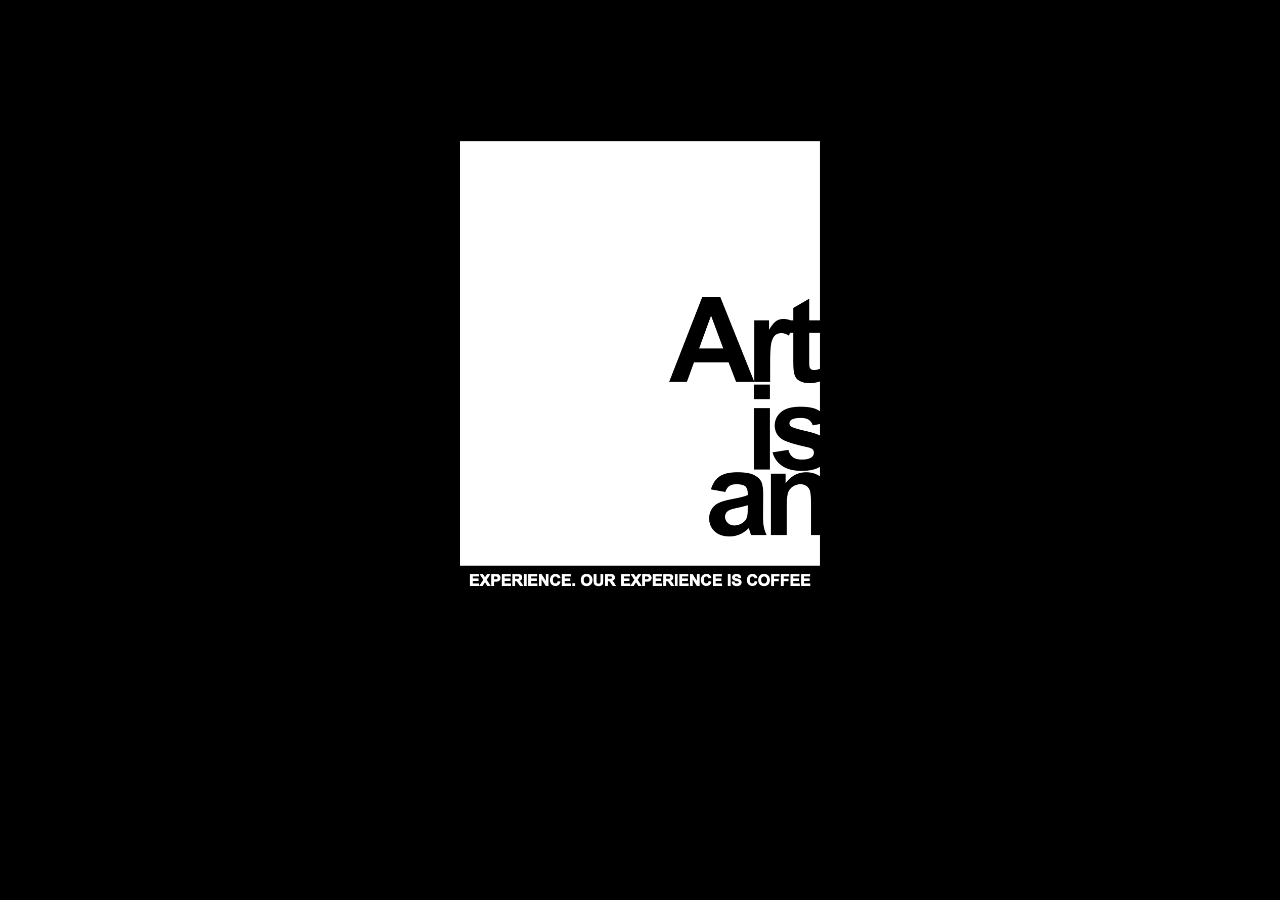
==== index.html @ d1da7014 "first page" ====
<!DOCTYPE html>
<html lang="pt-BR">
<head>
  <meta charset="UTF-8">
  <meta http-equiv="X-UA-Compatible" content="IE=edge">
  <meta name="viewport" content="width=device-width, initial-scale=1.0">
  <title>Artisan Coffee</title>
  <style>
html, body {
    height: 100%;
    color: #fff;
}
body {
    margin: 0;
    background-color: #000000;
}
.container {
  padding-top: 30%;
  padding: 1rem;
}

.flex {
  display: flex;
  justify-content: center;
  text-align: center;
  padding-top: 10%;
}

.product {
  text-align: center;
  width: 400px;
}

.logo {
  width: 90%;
}
  </style>
</head>
<body>


  <div class="container">
    <div class="flex">
      <div class="product">
        <img class="logo" src="logo.png" alt="" />
      </div>
    </div>
  </div>
</body>
</html>
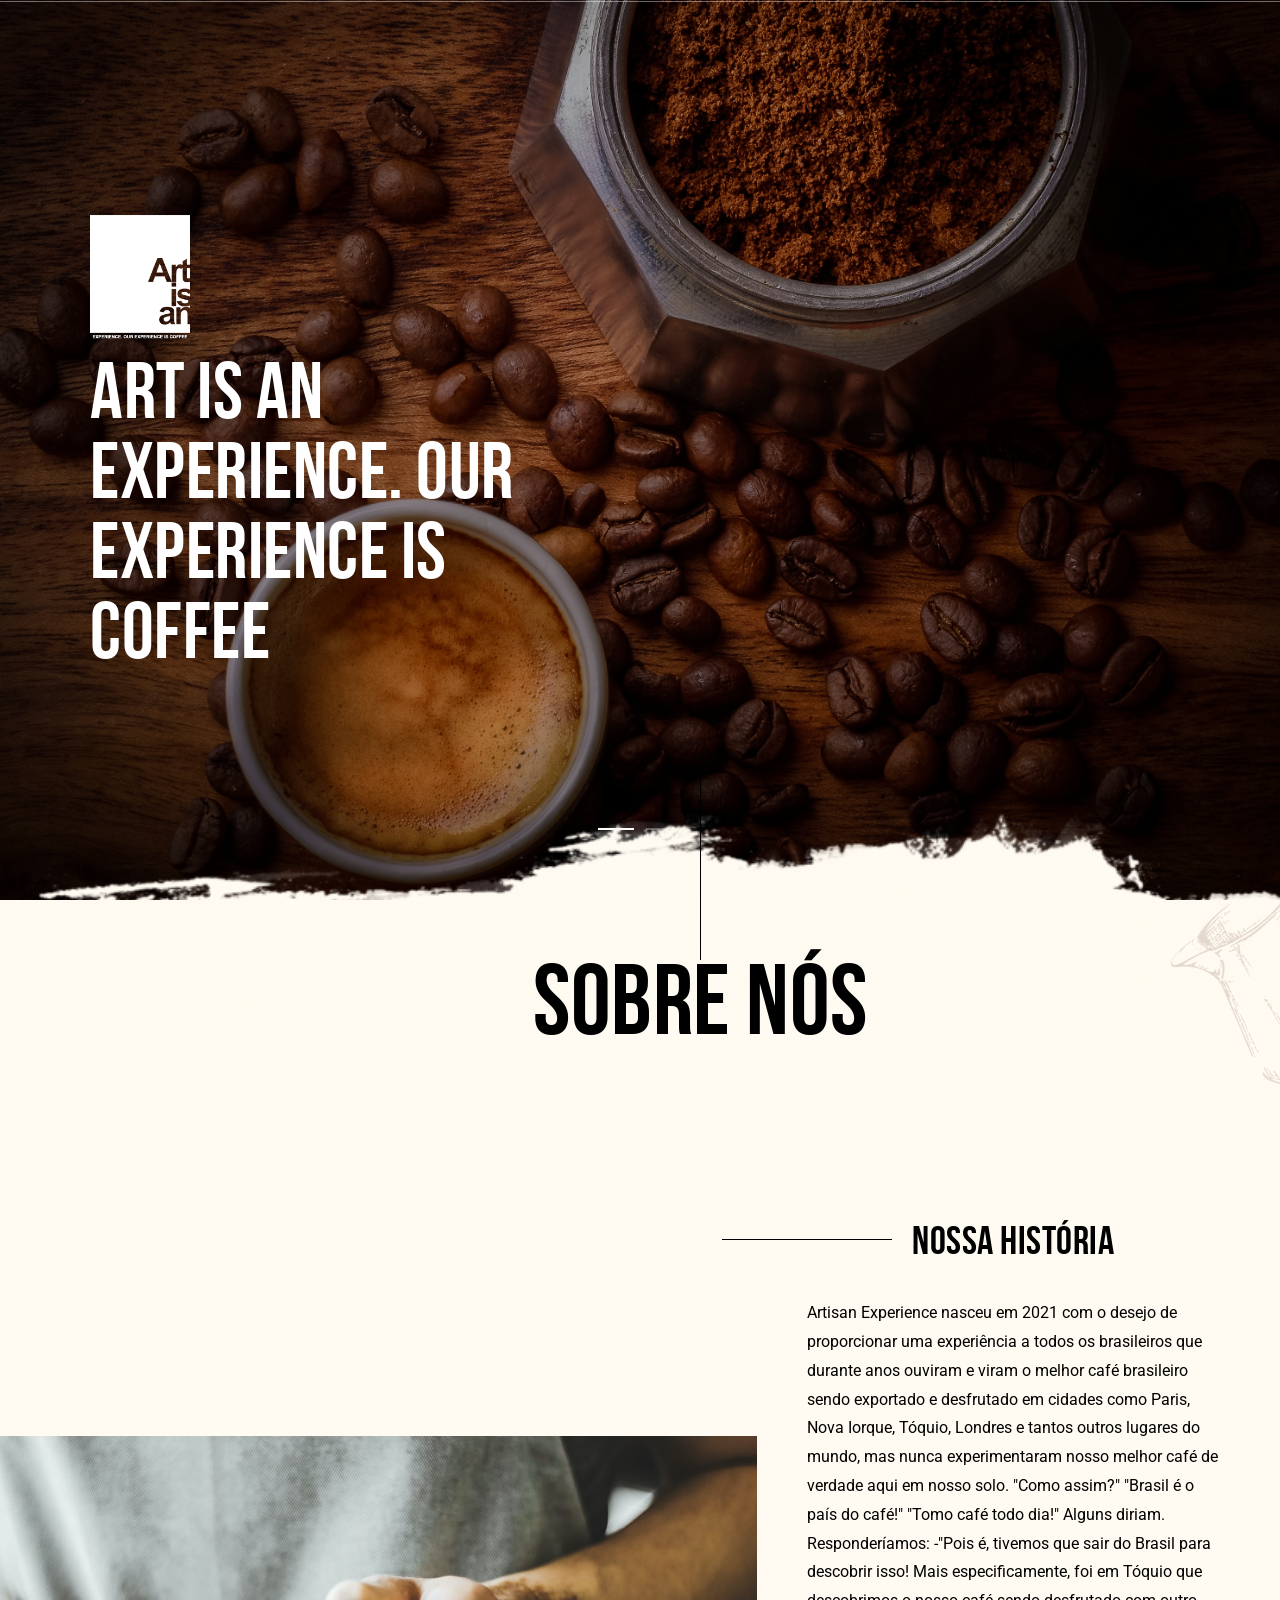
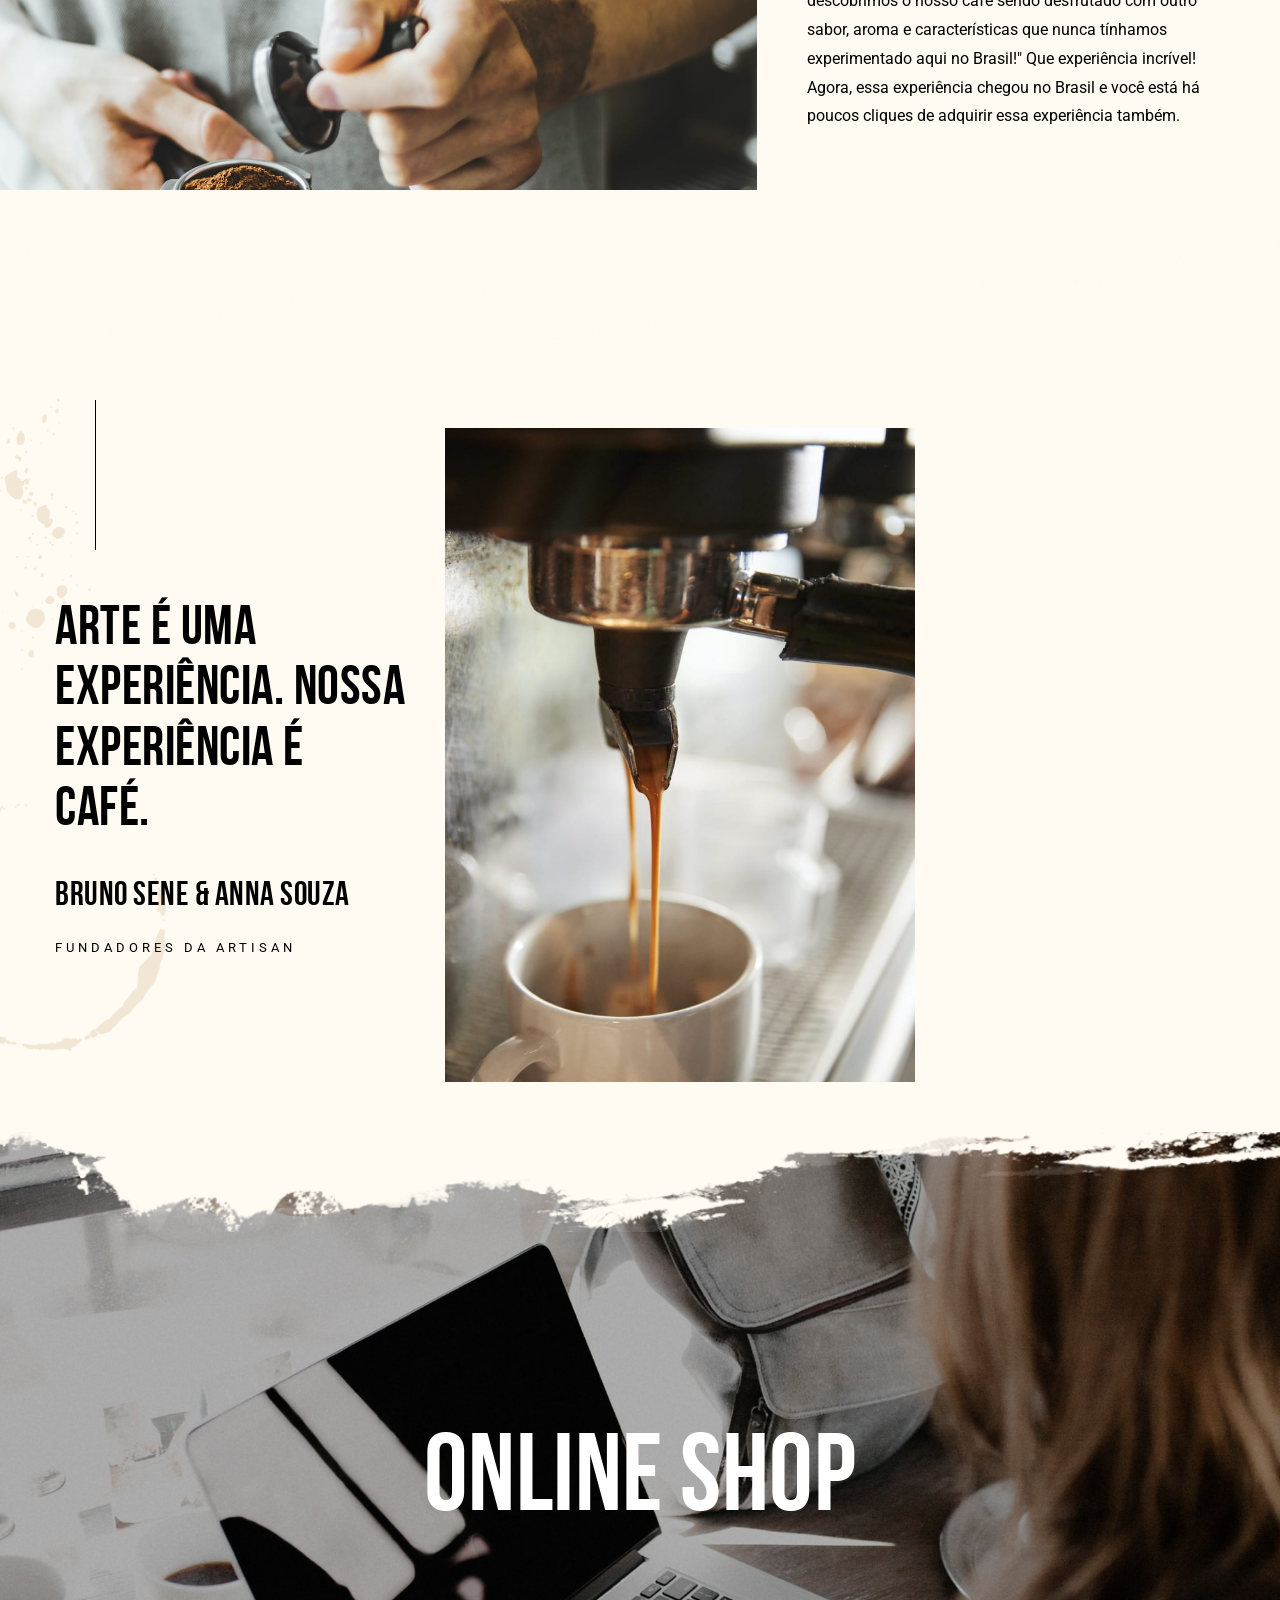
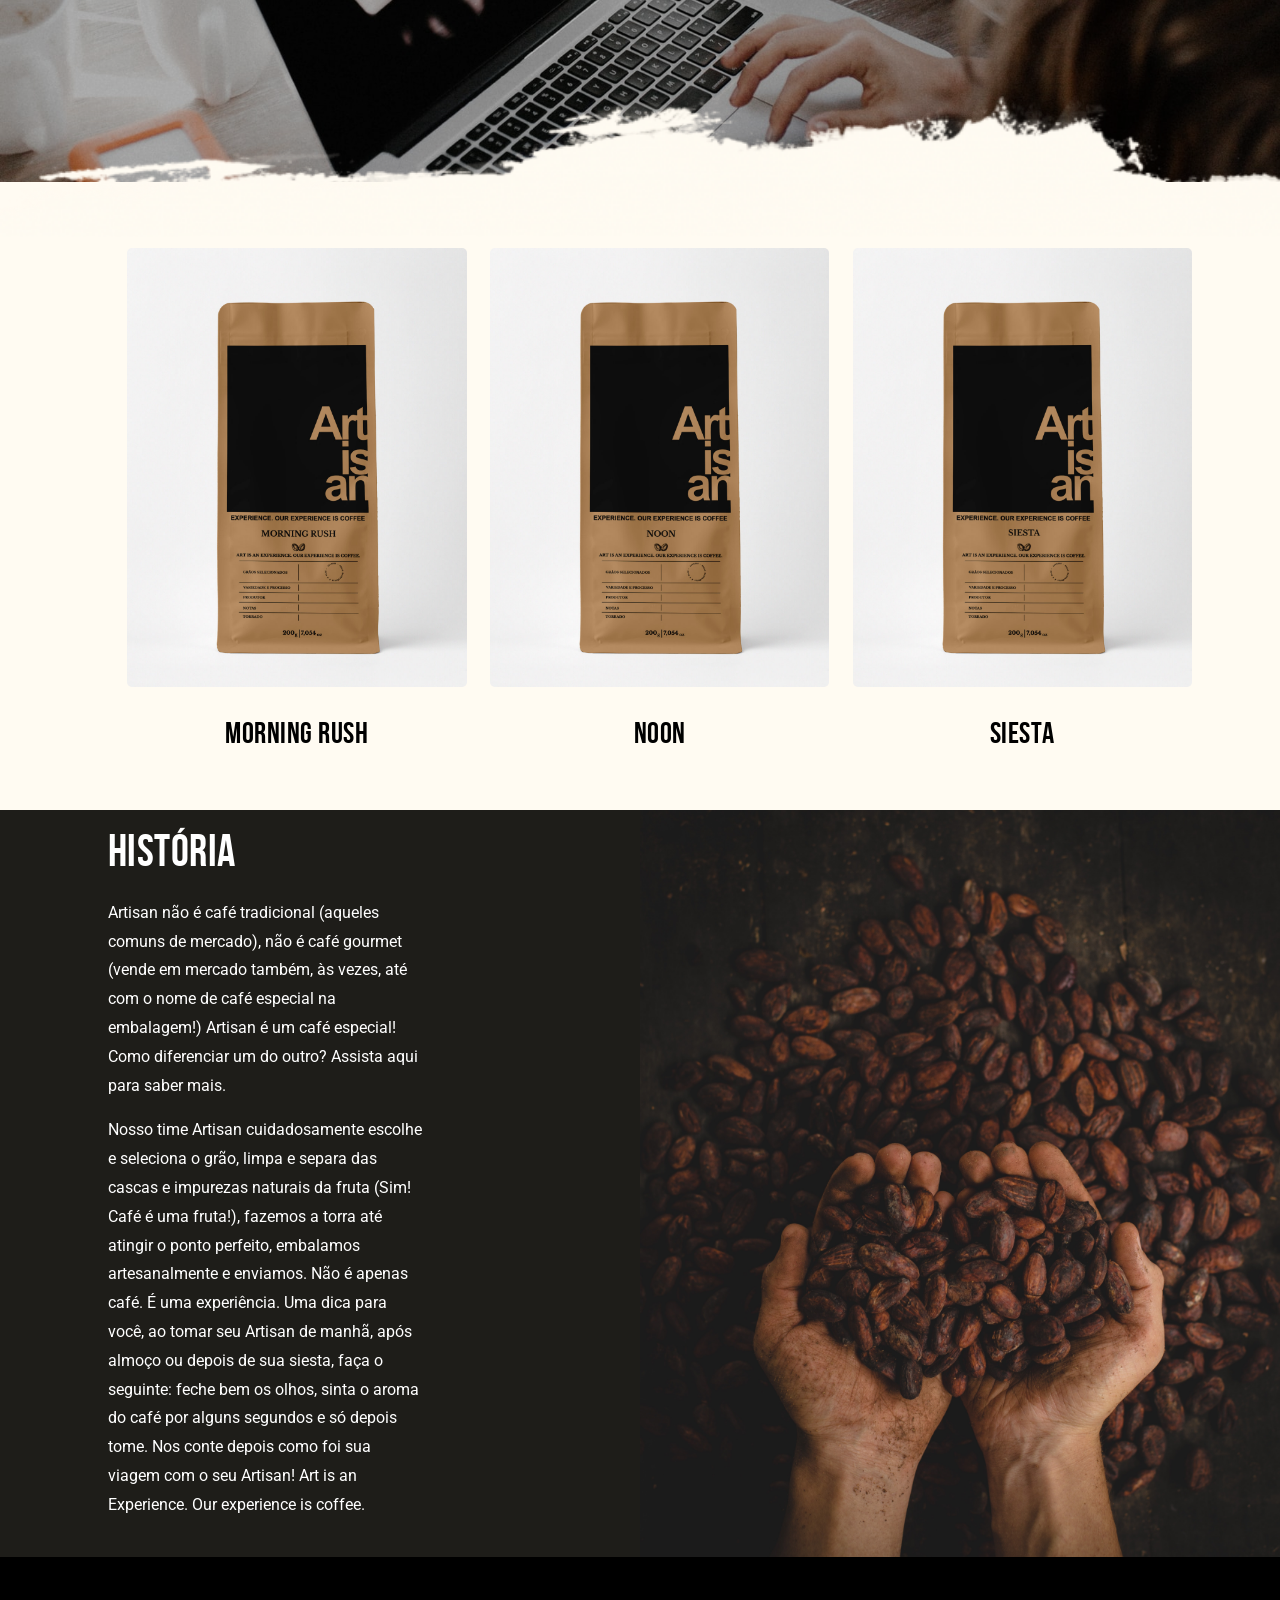
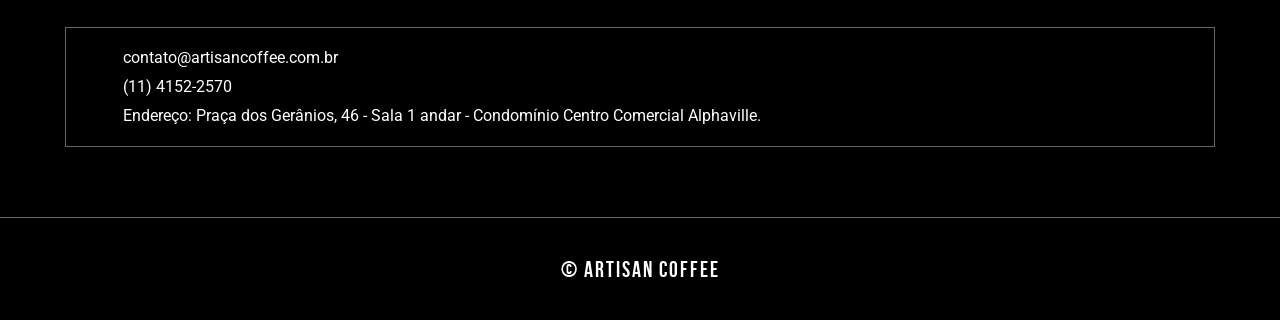
==== commit 848f3332: "go live" ====
--- a/index.html
+++ b/index.html
@@ -1,50 +1,1246 @@
 <!DOCTYPE html>
-<html lang="pt-BR">
+<html lang="en-US" data-menu="leftalign">
 <head>
-  <meta charset="UTF-8">
-  <meta http-equiv="X-UA-Compatible" content="IE=edge">
-  <meta name="viewport" content="width=device-width, initial-scale=1.0">
-  <title>Artisan Coffee</title>
-  <style>
-html, body {
-    height: 100%;
-    color: #fff;
-}
-body {
-    margin: 0;
-    background-color: #000000;
-}
-.container {
-  padding-top: 30%;
-  padding: 1rem;
-}
-
-.flex {
-  display: flex;
-  justify-content: center;
-  text-align: center;
-  padding-top: 10%;
-}
-
-.product {
-  text-align: center;
-  width: 400px;
-}
-
-.logo {
-  width: 90%;
-}
-  </style>
+
+    <title>ARTISAN | Cafés especiais</title>
+
+    <meta http-equiv="Content-Type" content="text/html; charset=utf-8" />
+    <meta name="viewport" content="width=device-width, initial-scale=1, maximum-scale=1" />
+
+
+    <link rel="stylesheet" href="css/reset.css" type="text/css" media="all" />
+    <link rel="stylesheet" href="css/wordpress.css" type="text/css" media="all" />
+    <link rel="stylesheet" href="css/style.css" type="text/css" media="all" />
+    <link rel="stylesheet" href="css/modulobox.css" type="text/css" media="all" />
+    <link rel="stylesheet" href="css/left-align-menu.css" type="text/css" media="all" />
+    <link rel="stylesheet" href="css/font-awesome.min.css" type="text/css" media="all" />
+    <link rel="stylesheet" href="css/themify-icons.css" type="text/css" media="all" />
+    <link rel="stylesheet" href="css/tooltipster.css" type="text/css" media="all" />
+    <link rel="stylesheet" href="css/demo.css" type="text/css" media="all" />
+    <link rel="stylesheet" href="js/plugins/loftloader/assets/css/loftloader.min.css" type="text/css" media="all" />
+    <link rel="stylesheet" href="js/plugins/elementor/assets/lib/animations/animations.min.css" type="text/css" media="all" />
+    <link rel="stylesheet" href="js/plugins/elementor/assets/css/frontend-legacy.min.css" type="text/css" media="all" />
+    <link rel="stylesheet" href="js/plugins/elementor/assets/css/frontend.min.css" type="text/css" media="all" />
+    <link rel="stylesheet" href="js/plugins/craftcoffee-elementor/assets/css/swiper.css" type="text/css" media="all" />
+    <link rel="stylesheet" href="js/plugins/craftcoffee-elementor/assets/css/justifiedGallery.css" type="text/css" media="all" />
+    <link rel="stylesheet" href="js/plugins/craftcoffee-elementor/assets/css/flickity.css" type="text/css" media="all" />
+    <link rel="stylesheet" href="js/plugins/craftcoffee-elementor/assets/css/owl.theme.default.min.css" type="text/css" media="all" />
+    <link rel="stylesheet" href="js/plugins/craftcoffee-elementor/assets/css/switchery.css" type="text/css" media="all" />
+    <link rel="stylesheet" href="js/plugins/craftcoffee-elementor/assets/css/craftcoffee-elementor.css" type="text/css" media="all" />
+    <link rel="stylesheet" href="js/plugins/craftcoffee-elementor/assets/css/craftcoffee-elementor-responsive.css" type="text/css" media="all" />
+    <link rel="stylesheet" href="css/responsive.css" type="text/css" media="all" />
+    <link rel="stylesheet" href="js/plugins/elementor/assets/lib/font-awesome/css/fontawesome.min.css" type="text/css" media="all" />
+    <link rel="stylesheet" href="js/plugins/elementor/assets/lib/font-awesome/css/brands.min.css" type="text/css" media="all" />
+    <link rel="stylesheet" href="js/plugins/elementor/assets/lib/font-awesome/css/solid.min.css" type="text/css" media="all" />
+    <link rel="stylesheet" href="css/custom-css.min.css" type="text/css" media="all" />
+
+
+    <link rel="icon" href="upload/cropped-TG-Thumb-32x32.png" sizes="32x32" />
+    <link rel="icon" href="upload/cropped-TG-Thumb-192x192.png" sizes="192x192" />
+    <link rel="apple-touch-icon" href="upload/cropped-TG-Thumb-180x180.png" />
+    <meta name="msapplication-TileImage" content="upload/cropped-TG-Thumb-270x270.png" />
+
+
+
 </head>
-<body>
-
-
-  <div class="container">
-    <div class="flex">
-      <div class="product">
-        <img class="logo" src="logo.png" alt="" />
-      </div>
+
+<body data-rsssl="1" class="home theme-craftcoffee  menu-transparent lightbox-black leftalign loftloader-lite-enabled elementor-default elementor-kit-6338 elementor-page elementor-page-4462" >
+
+    <div id="loftloader-wrapper" class="pl-imgloading" data-show-close-time="15000" data-max-load-time="0">
+        <div class="loader-inner">
+            <div id="loader">
+                <div class="imgloading-container">
+                    <span style="background-image: url(img/logo-white.png); background-size: 100px";></span>
+                </div>
+                <img data-no-lazy="1" class="skip-lazy" alt="loader image" src="img/logo-white.png"/>
+            </div>
+        </div>
+        <div class="loader-section section-fade"></div>
+        <div class="loader-close-button" style="display: none;"><span class="screen-reader-text">Close</span></div>
     </div>
-  </div>
+
+    <div id="perspective" style="">
+        <!-- Begin mobile menu -->
+        <a id="btn-close-mobile-menu" href="javascript:;"></a>
+
+        <!-- End mobile menu -->
+        <!-- Begin template wrapper -->
+        <div id="wrapper" class="hasbg transparent">
+            <div id="elementor-header" class="main-menu-wrapper">
+                <div data-elementor-type="wp-post" data-elementor-id="3099" class="elementor custom-css-style" data-elementor-settings="[]">
+                    <div class="elementor-inner">
+                        <div class="elementor-section-wrap">
+                            <section
+                                class="elementor-section elementor-top-section elementor-element elementor-element-a216edb elementor-section-boxed elementor-section-height-default elementor-section-height-default"
+                                data-id="a216edb"
+                                data-element_type="section"
+                                data-settings='{"craftcoffee_ext_is_background_parallax":"false"}'
+                            >
+                                <div class="elementor-container elementor-column-gap-default">
+                                    <div class="elementor-row">
+                                        <div
+                                            class="elementor-column elementor-col-25 elementor-top-column elementor-element elementor-element-eb2db78 elementor-hidden-tablet elementor-hidden-phone"
+                                            data-id="eb2db78"
+                                            data-element_type="column"
+                                            data-settings='{"craftcoffee_ext_is_scrollme":"false","craftcoffee_ext_is_smoove":"false","craftcoffee_ext_is_parallax_mouse":"false","craftcoffee_ext_is_infinite":"false","craftcoffee_ext_is_fadeout_animation":"false"}'
+                                        >
+
+                                        </div>
+                                        <!-- <div
+                                            class="elementor-column elementor-col-25 elementor-top-column elementor-element elementor-element-8dfe958"
+                                            data-id="8dfe958"
+                                            data-element_type="column"
+                                            data-settings='{"craftcoffee_ext_is_scrollme":"false","craftcoffee_ext_is_smoove":"false","craftcoffee_ext_is_parallax_mouse":"false","craftcoffee_ext_is_infinite":"false","craftcoffee_ext_is_fadeout_animation":"false"}'
+                                        >
+                                            <div class="elementor-column-wrap elementor-element-populated">
+                                                <div class="elementor-widget-wrap">
+                                                    <div
+                                                        class="elementor-element elementor-element-6f23744 elementor-absolute elementor-widget elementor-widget-image"
+                                                        data-id="6f23744"
+                                                        data-element_type="widget"
+                                                        data-settings='{"_position":"absolute","craftcoffee_ext_is_scrollme":"false","craftcoffee_ext_is_smoove":"false","craftcoffee_ext_is_parallax_mouse":"false","craftcoffee_ext_is_infinite":"false","craftcoffee_ext_is_fadeout_animation":"false"}'
+                                                        data-widget_type="image.default"
+                                                    >
+                                                        <div class="elementor-widget-container">
+                                                            <div class="elementor-image">
+                                                                <a href="index.html">
+                                                                    <img
+                                                                        width="100"
+                                                                        height="100"
+                                                                        src="img/logo-white.png"
+                                                                        class="attachment-full size-full"
+                                                                        alt=""
+                                                                        loading="lazy"
+                                                                    />
+                                                                </a>
+                                                            </div>
+                                                        </div>
+                                                    </div>
+                                                </div>
+                                            </div>
+                                        </div> -->
+                                        <div
+                                            class="elementor-column elementor-col-25 elementor-top-column elementor-element elementor-element-b401b7a elementor-hidden-phone"
+                                            data-id="b401b7a"
+                                            data-element_type="column"
+                                            data-settings='{"craftcoffee_ext_is_scrollme":"false","craftcoffee_ext_is_smoove":"false","craftcoffee_ext_is_parallax_mouse":"false","craftcoffee_ext_is_infinite":"false","craftcoffee_ext_is_fadeout_animation":"false"}'
+                                        >
+
+                                        </div>
+
+                                    </div>
+                                </div>
+                            </section>
+                            <section
+                                class="elementor-section elementor-top-section elementor-element elementor-element-3727a07 elementor-section-stretched elementor-section-full_width elementor-section-height-default elementor-section-height-default"
+                                data-id="3727a07"
+                                data-element_type="section"
+                                data-settings='{"stretch_section":"section-stretched","craftcoffee_ext_is_background_parallax":"false"}'
+                            >
+
+                            </section>
+                        </div>
+                    </div>
+                </div>
+            </div>
+
+
+            <!-- Begin content -->
+            <div id="page-content-wrapper" class="no-title">
+                <div class="inner">
+                    <!-- Begin main content -->
+                    <div class="inner-wrapper">
+                        <div class="sidebar-content fullwidth">
+                            <div data-elementor-type="wp-page" data-elementor-id="4640" class="elementor custom-css-style" data-elementor-settings="[]">
+                                <div class="elementor-inner">
+                                    <div class="elementor-section-wrap">
+                                        <section
+                                            class="elementor-section elementor-top-section elementor-element elementor-element-66684fd elementor-section-stretched elementor-section-full_width elementor-section-height-default elementor-section-height-default"
+                                            data-id="66684fd"
+                                            data-element_type="section"
+                                            data-settings='{"stretch_section":"section-stretched","craftcoffee_ext_is_background_parallax":"false"}'
+                                        >
+                                            <div class="elementor-container elementor-column-gap-default">
+                                                <div class="elementor-row">
+                                                    <div
+                                                        class="elementor-column elementor-col-100 elementor-top-column elementor-element elementor-element-8788954"
+                                                        data-id="8788954"
+                                                        data-element_type="column"
+                                                        data-settings='{"craftcoffee_ext_is_scrollme":"false","craftcoffee_ext_is_smoove":"false","craftcoffee_ext_is_parallax_mouse":"false","craftcoffee_ext_is_infinite":"false","craftcoffee_ext_is_fadeout_animation":"false"}'
+                                                    >
+                                                        <div class="elementor-column-wrap elementor-element-populated">
+                                                            <div class="elementor-widget-wrap">
+                                                                <div
+                                                                    class="elementor-element elementor-element-8c2164d elementor-widget elementor-widget-craftcoffee-slider-parallax"
+                                                                    data-id="8c2164d"
+                                                                    data-element_type="widget"
+                                                                    data-settings='{"craftcoffee_ext_is_scrollme":"false","craftcoffee_ext_is_smoove":"false","craftcoffee_ext_is_parallax_mouse":"false","craftcoffee_ext_is_infinite":"false","craftcoffee_ext_is_fadeout_animation":"false"}'
+                                                                    data-widget_type="craftcoffee-slider-parallax.default"
+                                                                >
+                                                                    <div class="elementor-widget-container">
+                                                                        <div class="slider-parallax-wrapper" data-autoplay="5000" data-pagination="1" data-navigation="0">
+                                                                            <div class="slider_parallax_inner">
+                                                                                <div class="slider_parallax_slides">
+                                                                                    <div class="slide is-active">
+                                                                                        <div class="slide-content align-left">
+                                                                                            <div class="standard-wrapper">
+                                                                                                <div class="caption">
+                                                                                                    <a href="index.html">
+                                                                                                        <img
+                                                                                                            width="100"
+                                                                                                            height="100"
+                                                                                                            src="img/logo-white.png"
+                                                                                                            class="attachment-full size-full"
+                                                                                                            alt=""
+                                                                                                            loading="lazy"
+                                                                                                        />
+                                                                                                    </a>
+                                                                                                    <div class="title"><h2>ART IS AN EXPERIENCE.
+                                                                                                        OUR EXPERIENCE IS COFFEE
+                                                                                                        </h2></div>
+                                                                                                    <!-- <div class="elementor-widget-container">
+                                                                                                        <div class="elementor-image">
+                                                                                                            <img
+                                                                                                                width="350"
+                                                                                                                height="48"
+                                                                                                                src="upload/signature-1-e1592385747477.png"
+                                                                                                                class="attachment-large size-large"
+                                                                                                                alt=""
+                                                                                                                loading="lazy"
+                                                                                                            />
+                                                                                                        </div>
+                                                                                                    </div> -->
+                                                                                                </div>
+                                                                                            </div>
+                                                                                        </div>
+                                                                                        <div class="image-container">
+                                                                                            <!-- <img src="img/slide1.jpeg" alt="" class="image" /> -->
+                                                                                            <img src="img/bg2.jpg" alt="" class="image" />
+                                                                                        </div>
+                                                                                    </div>
+
+                                                                                </div>
+                                                                                <div class="pagination">
+                                                                                    <div class="item is-active">
+                                                                                        <span class="icon">1</span>
+                                                                                    </div>
+                                                                                    <div class="item">
+                                                                                        <span class="icon">2</span>
+                                                                                    </div>
+                                                                                </div>
+                                                                            </div>
+                                                                        </div>
+                                                                    </div>
+                                                                </div>
+                                                            </div>
+                                                        </div>
+                                                    </div>
+                                                </div>
+                                            </div>
+                                        </section>
+                                        <section
+                                            class="elementor-section elementor-top-section elementor-element elementor-element-dd13ab8 elementor-section-stretched elementor-section-height-min-height elementor-section-boxed elementor-section-height-default elementor-section-items-middle"
+                                            data-id="dd13ab8"
+                                            data-element_type="section"
+                                            data-settings='{"stretch_section":"section-stretched","background_background":"classic","craftcoffee_ext_is_background_parallax":"false"}'
+                                        >
+                                            <div class="elementor-container elementor-column-gap-default">
+                                                <div class="elementor-row">
+                                                    <div
+                                                        class="elementor-column elementor-col-100 elementor-top-column elementor-element elementor-element-0dc025f"
+                                                        data-id="0dc025f"
+                                                        data-element_type="column"
+                                                        data-settings='{"craftcoffee_ext_is_scrollme":"false","craftcoffee_ext_is_smoove":"false","craftcoffee_ext_is_parallax_mouse":"false","craftcoffee_ext_is_infinite":"false","craftcoffee_ext_is_fadeout_animation":"false"}'
+                                                    >
+                                                        <div class="elementor-column-wrap elementor-element-populated">
+                                                            <div class="elementor-widget-wrap">
+                                                                <div
+                                                                    class="elementor-element elementor-element-f761604 elementor-widget elementor-widget-spacer"
+                                                                    data-id="f761604"
+                                                                    data-element_type="widget"
+                                                                    data-settings='{"craftcoffee_ext_is_scrollme":"false","craftcoffee_ext_is_smoove":"false","craftcoffee_ext_is_parallax_mouse":"false","craftcoffee_ext_is_infinite":"false","craftcoffee_ext_is_fadeout_animation":"false"}'
+                                                                    data-widget_type="spacer.default"
+                                                                >
+                                                                    <div class="elementor-widget-container">
+                                                                        <div class="elementor-spacer">
+                                                                            <div class="elementor-spacer-inner"></div>
+                                                                        </div>
+                                                                    </div>
+                                                                </div>
+                                                            </div>
+                                                        </div>
+                                                    </div>
+                                                </div>
+                                            </div>
+                                        </section>
+                                        <section
+                                            class="elementor-section elementor-top-section elementor-element elementor-element-aae75dc elementor-section-stretched elementor-section-height-min-height elementor-section-boxed elementor-section-height-default elementor-section-items-middle"
+                                            data-id="aae75dc"
+                                            data-element_type="section"
+                                            data-settings='{"stretch_section":"section-stretched","background_background":"classic","craftcoffee_ext_is_background_parallax":"false"}'
+                                        >
+                                            <div class="elementor-container elementor-column-gap-default">
+                                                <div class="elementor-row">
+                                                    <div
+                                                        class="elementor-column elementor-col-100 elementor-top-column elementor-element elementor-element-c879994"
+                                                        data-id="c879994"
+                                                        data-element_type="column"
+                                                        data-settings='{"craftcoffee_ext_is_scrollme":"false","craftcoffee_ext_is_smoove":"false","craftcoffee_ext_is_parallax_mouse":"false","craftcoffee_ext_is_infinite":"false","craftcoffee_ext_is_fadeout_animation":"false"}'
+                                                    >
+                                                        <div class="elementor-column-wrap elementor-element-populated">
+                                                            <div class="elementor-widget-wrap">
+                                                                <div
+                                                                    class="elementor-element elementor-element-c624154 elementor-widget elementor-widget-spacer"
+                                                                    data-id="c624154"
+                                                                    data-element_type="widget"
+                                                                    data-settings='{"craftcoffee_ext_is_scrollme":"false","craftcoffee_ext_is_smoove":"false","craftcoffee_ext_is_parallax_mouse":"false","craftcoffee_ext_is_infinite":"false","craftcoffee_ext_is_fadeout_animation":"false"}'
+                                                                    data-widget_type="spacer.default"
+                                                                >
+                                                                    <div class="elementor-widget-container">
+                                                                        <div class="elementor-spacer">
+                                                                            <div class="elementor-spacer-inner"></div>
+                                                                        </div>
+                                                                    </div>
+                                                                </div>
+                                                            </div>
+                                                        </div>
+                                                    </div>
+                                                </div>
+                                            </div>
+                                        </section>
+                                        <section
+                                            class="elementor-section elementor-top-section elementor-element elementor-element-c3806dc elementor-section-boxed elementor-section-height-default elementor-section-height-default"
+                                            data-id="c3806dc"
+                                            data-element_type="section"
+                                            data-settings='{"craftcoffee_ext_is_background_parallax":"false"}'
+                                        >
+                                            <div class="elementor-container elementor-column-gap-default">
+                                                <div class="elementor-row">
+                                                    <div
+                                                        class="elementor-column elementor-col-100 elementor-top-column elementor-element elementor-element-349dd0a"
+                                                        data-id="349dd0a"
+                                                        data-element_type="column"
+                                                        data-settings='{"craftcoffee_ext_is_scrollme":"false","craftcoffee_ext_is_smoove":"false","craftcoffee_ext_is_parallax_mouse":"false","craftcoffee_ext_is_infinite":"false","craftcoffee_ext_is_fadeout_animation":"false"}'
+                                                    >
+                                                        <div class="elementor-column-wrap elementor-element-populated">
+                                                            <div class="elementor-widget-wrap">
+                                                                <div
+                                                                    class="elementor-element elementor-element-f8bacc1 elementor-widget__width-auto elementor-hidden-phone elementor-widget elementor-widget-spacer"
+                                                                    data-id="f8bacc1"
+                                                                    data-element_type="widget"
+                                                                    data-settings='{"craftcoffee_ext_is_smoove":"true","craftcoffee_ext_smoove_disable":"769","craftcoffee_ext_smoove_duration":1000,"craftcoffee_ext_smoove_scalex":{"unit":"px","size":0.1000000000000000055511151231257827021181583404541015625,"sizes":[]},"craftcoffee_ext_smoove_scaley":{"unit":"px","size":0.1000000000000000055511151231257827021181583404541015625,"sizes":[]},"craftcoffee_ext_is_scrollme":"false","craftcoffee_ext_smoove_rotatex":{"unit":"px","size":0,"sizes":[]},"craftcoffee_ext_smoove_rotatey":{"unit":"px","size":0,"sizes":[]},"craftcoffee_ext_smoove_rotatez":{"unit":"px","size":0,"sizes":[]},"craftcoffee_ext_smoove_translatex":{"unit":"px","size":0,"sizes":[]},"craftcoffee_ext_smoove_translatey":{"unit":"px","size":0,"sizes":[]},"craftcoffee_ext_smoove_translatez":{"unit":"px","size":0,"sizes":[]},"craftcoffee_ext_smoove_skewx":{"unit":"px","size":0,"sizes":[]},"craftcoffee_ext_smoove_skewy":{"unit":"px","size":0,"sizes":[]},"craftcoffee_ext_smoove_perspective":{"unit":"px","size":1000,"sizes":[]},"craftcoffee_ext_is_parallax_mouse":"false","craftcoffee_ext_is_infinite":"false"}'
+                                                                    data-widget_type="spacer.default"
+                                                                >
+                                                                    <div class="elementor-widget-container">
+                                                                        <div class="elementor-spacer">
+                                                                            <div class="elementor-spacer-inner"></div>
+                                                                        </div>
+                                                                    </div>
+                                                                </div>
+
+                                                                <div
+                                                                    class="elementor-element elementor-element-1f1bc7d elementor-widget__width-inherit elementor-absolute elementor-widget elementor-widget-image"
+                                                                    data-id="1f1bc7d"
+                                                                    data-element_type="widget"
+                                                                    data-settings='{"_position":"absolute","craftcoffee_ext_is_smoove":"false","craftcoffee_ext_is_parallax_mouse":"false","craftcoffee_ext_is_infinite":"false"}'
+                                                                    data-widget_type="image.default"
+                                                                >
+                                                                    <div class="elementor-widget-container">
+                                                                        <div class="elementor-image">
+                                                                            <img
+                                                                                width="350"
+                                                                                height="340"
+                                                                                src="upload/coffee-bg-1-e1592388441790.png"
+                                                                                class="attachment-full size-full"
+                                                                                alt=""
+                                                                                loading="lazy"
+                                                                            />
+                                                                        </div>
+                                                                    </div>
+                                                                </div>
+                                                                <div
+                                                                    class="elementor-element elementor-element-5989ae9 elementor-widget elementor-widget-heading"
+                                                                    data-id="5989ae9"
+                                                                    data-element_type="widget"
+                                                                    data-settings='{"craftcoffee_ext_is_smoove":"true","craftcoffee_ext_smoove_disable":"769","craftcoffee_ext_smoove_duration":1000,"craftcoffee_ext_smoove_scalex":{"unit":"px","size":2,"sizes":[]},"craftcoffee_ext_smoove_scaley":{"unit":"px","size":2,"sizes":[]},"craftcoffee_ext_is_scrollme":"false","craftcoffee_ext_smoove_rotatex":{"unit":"px","size":0,"sizes":[]},"craftcoffee_ext_smoove_rotatey":{"unit":"px","size":0,"sizes":[]},"craftcoffee_ext_smoove_rotatez":{"unit":"px","size":0,"sizes":[]},"craftcoffee_ext_smoove_translatex":{"unit":"px","size":0,"sizes":[]},"craftcoffee_ext_smoove_translatey":{"unit":"px","size":0,"sizes":[]},"craftcoffee_ext_smoove_translatez":{"unit":"px","size":0,"sizes":[]},"craftcoffee_ext_smoove_skewx":{"unit":"px","size":0,"sizes":[]},"craftcoffee_ext_smoove_skewy":{"unit":"px","size":0,"sizes":[]},"craftcoffee_ext_smoove_perspective":{"unit":"px","size":1000,"sizes":[]},"craftcoffee_ext_is_infinite":"false"}'
+                                                                    data-widget_type="heading.default"
+                                                                >
+                                                                    <div class="elementor-widget-container">
+                                                                        <h1 class="elementor-heading-title elementor-size-default">Sobre nós</h1>
+                                                                    </div>
+                                                                </div>
+                                                            </div>
+                                                        </div>
+                                                    </div>
+                                                </div>
+                                            </div>
+                                        </section>
+                                        <section
+                                            class="elementor-section elementor-top-section elementor-element elementor-element-6585a04 elementor-section-stretched elementor-section-height-min-height elementor-section-items-top elementor-reverse-mobile elementor-section-boxed elementor-section-height-default"
+                                            data-id="6585a04"
+                                            data-element_type="section"
+                                            data-settings='{"stretch_section":"section-stretched","background_background":"classic","craftcoffee_ext_is_background_parallax":"false"}'
+                                        >
+                                            <div class="elementor-container elementor-column-gap-default">
+                                                <div class="elementor-row">
+                                                    <div
+                                                        class="elementor-column elementor-col-50 elementor-top-column elementor-element elementor-element-76b8211"
+                                                        data-id="76b8211"
+                                                        data-element_type="column"
+                                                        data-settings='{"craftcoffee_ext_is_scrollme":"false","craftcoffee_ext_is_smoove":"false","craftcoffee_ext_is_parallax_mouse":"false","craftcoffee_ext_is_infinite":"false","craftcoffee_ext_is_fadeout_animation":"false"}'
+                                                    >
+                                                        <div class="elementor-column-wrap elementor-element-populated">
+                                                            <div class="elementor-widget-wrap">
+                                                                <div
+                                                                    class="elementor-element elementor-element-4ba1d2f elementor-absolute elementor-hidden-phone elementor-widget elementor-widget-heading"
+                                                                    data-id="4ba1d2f"
+                                                                    data-element_type="widget"
+                                                                    data-settings='{"craftcoffee_ext_is_scrollme":"true","craftcoffee_ext_scrollme_translatey":{"unit":"px","size":-40,"sizes":[]},"_position":"absolute","craftcoffee_ext_scrollme_disable":"mobile","craftcoffee_ext_scrollme_smoothness":{"unit":"px","size":30,"sizes":[]},"craftcoffee_ext_scrollme_scalex":{"unit":"px","size":1,"sizes":[]},"craftcoffee_ext_scrollme_scaley":{"unit":"px","size":1,"sizes":[]},"craftcoffee_ext_scrollme_scalez":{"unit":"px","size":1,"sizes":[]},"craftcoffee_ext_scrollme_rotatex":{"unit":"px","size":0,"sizes":[]},"craftcoffee_ext_scrollme_rotatey":{"unit":"px","size":0,"sizes":[]},"craftcoffee_ext_scrollme_rotatez":{"unit":"px","size":0,"sizes":[]},"craftcoffee_ext_scrollme_translatex":{"unit":"px","size":0,"sizes":[]},"craftcoffee_ext_scrollme_translatez":{"unit":"px","size":0,"sizes":[]},"craftcoffee_ext_is_parallax_mouse":"false","craftcoffee_ext_is_infinite":"false"}'
+                                                                    data-widget_type="heading.default"
+                                                                >
+                                                                    <div class="elementor-widget-container">
+                                                                        <h2 class="elementor-heading-title elementor-size-default">Delightful Experience</h2>
+                                                                    </div>
+                                                                </div>
+                                                                <div
+                                                                    class="elementor-element elementor-element-7c9f668 animation elementor-widget__width-initial elementor-absolute elementor-hidden-phone elementor-widget elementor-widget-image"
+                                                                    data-id="7c9f668"
+                                                                    data-element_type="widget"
+                                                                    data-settings='{"_position":"absolute","craftcoffee_ext_is_scrollme":"false","craftcoffee_ext_is_smoove":"false","craftcoffee_ext_is_parallax_mouse":"false","craftcoffee_ext_is_infinite":"false","craftcoffee_ext_is_fadeout_animation":"false"}'
+                                                                    data-widget_type="image.default"
+                                                                >
+                                                                    <div class="elementor-widget-container">
+                                                                        <div class="elementor-image">
+                                                                            <img
+                                                                                width="1440"
+                                                                                height="960"
+                                                                                src="upload/barista-ready-for-making-classic-espresso-NB4HFU3.jpg"
+                                                                                class="attachment-full size-full"
+                                                                                alt=""
+                                                                                loading="lazy"
+                                                                            />
+                                                                        </div>
+                                                                    </div>
+                                                                </div>
+                                                            </div>
+                                                        </div>
+                                                    </div>
+                                                    <div
+                                                        class="elementor-column elementor-col-50 elementor-top-column elementor-element elementor-element-1f7a1bf"
+                                                        data-id="1f7a1bf"
+                                                        data-element_type="column"
+                                                        data-settings='{"craftcoffee_ext_is_scrollme":"false","craftcoffee_ext_is_smoove":"false","craftcoffee_ext_is_parallax_mouse":"false","craftcoffee_ext_is_infinite":"false","craftcoffee_ext_is_fadeout_animation":"false"}'
+                                                    >
+                                                        <div class="elementor-column-wrap elementor-element-populated">
+                                                            <div class="elementor-widget-wrap">
+                                                                <div
+                                                                    class="elementor-element elementor-element-8bb6e1e elementor-widget__width-auto elementor-widget-divider--view-line elementor-widget elementor-widget-divider"
+                                                                    data-id="8bb6e1e"
+                                                                    data-element_type="widget"
+                                                                    data-settings='{"craftcoffee_ext_is_smoove":"true","craftcoffee_ext_smoove_disable":"769","craftcoffee_ext_smoove_duration":1000,"craftcoffee_ext_smoove_scalex":{"unit":"px","size":0,"sizes":[]},"craftcoffee_ext_smoove_scaley":{"unit":"px","size":0,"sizes":[]},"craftcoffee_ext_is_scrollme":"false","craftcoffee_ext_smoove_rotatex":{"unit":"px","size":0,"sizes":[]},"craftcoffee_ext_smoove_rotatey":{"unit":"px","size":0,"sizes":[]},"craftcoffee_ext_smoove_rotatez":{"unit":"px","size":0,"sizes":[]},"craftcoffee_ext_smoove_translatex":{"unit":"px","size":0,"sizes":[]},"craftcoffee_ext_smoove_translatey":{"unit":"px","size":0,"sizes":[]},"craftcoffee_ext_smoove_translatez":{"unit":"px","size":0,"sizes":[]},"craftcoffee_ext_smoove_skewx":{"unit":"px","size":0,"sizes":[]},"craftcoffee_ext_smoove_skewy":{"unit":"px","size":0,"sizes":[]},"craftcoffee_ext_smoove_perspective":{"unit":"px","size":1000,"sizes":[]},"craftcoffee_ext_is_parallax_mouse":"false","craftcoffee_ext_is_infinite":"false","craftcoffee_ext_is_fadeout_animation":"false"}'
+                                                                    data-widget_type="divider.default"
+                                                                >
+                                                                    <div class="elementor-widget-container">
+                                                                        <div class="elementor-divider">
+                                                                            <span class="elementor-divider-separator"> </span>
+                                                                        </div>
+                                                                    </div>
+                                                                </div>
+                                                                <div
+                                                                    class="elementor-element elementor-element-bbab5a5 elementor-widget__width-auto elementor-invisible elementor-widget elementor-widget-heading"
+                                                                    data-id="bbab5a5"
+                                                                    data-element_type="widget"
+                                                                    data-settings='{"_animation":"fadeIn","_animation_delay":1000,"craftcoffee_ext_is_scrollme":"false","craftcoffee_ext_is_smoove":"false","craftcoffee_ext_is_parallax_mouse":"false","craftcoffee_ext_is_infinite":"false","craftcoffee_ext_is_fadeout_animation":"false"}'
+                                                                    data-widget_type="heading.default"
+                                                                >
+                                                                    <div class="elementor-widget-container">
+                                                                        <h2 class="elementor-heading-title elementor-size-default">Nossa história</h2>
+                                                                    </div>
+                                                                </div>
+                                                                <div
+                                                                    class="elementor-element elementor-element-402ca2e elementor-invisible elementor-widget elementor-widget-text-editor"
+                                                                    data-id="402ca2e"
+                                                                    data-element_type="widget"
+                                                                    data-settings='{"_animation":"fadeIn","_animation_delay":1200,"craftcoffee_ext_is_scrollme":"false","craftcoffee_ext_is_smoove":"false","craftcoffee_ext_is_parallax_mouse":"false","craftcoffee_ext_is_infinite":"false","craftcoffee_ext_is_fadeout_animation":"false"}'
+                                                                    data-widget_type="text-editor.default"
+                                                                >
+                                                                    <div class="elementor-widget-container">
+                                                                        <div class="elementor-text-editor elementor-clearfix">
+                                                                            <p>
+                                                                                Artisan Experience nasceu em 2021 com o desejo de proporcionar uma experiência a todos os brasileiros que durante anos ouviram e viram o melhor café brasileiro sendo exportado e desfrutado em cidades como Paris, Nova Iorque, Tóquio, Londres e tantos outros lugares do mundo, mas nunca experimentaram nosso melhor café de verdade aqui em nosso solo. "Como assim?" "Brasil é o país do café!" "Tomo café todo dia!" Alguns diriam.
+                                                                                Responderíamos: -"Pois é, tivemos que sair do Brasil para descobrir isso! Mais especificamente, foi em Tóquio que descobrimos o nosso café sendo desfrutado com outro sabor, aroma e características que nunca tínhamos experimentado aqui no Brasil!"
+                                                                                Que experiência incrível! Agora, essa experiência chegou no Brasil e você está há poucos cliques de adquirir essa experiência também.
+                                                                            </p>
+                                                                        </div>
+                                                                    </div>
+                                                                </div>
+                                                            </div>
+                                                        </div>
+                                                    </div>
+                                                </div>
+                                            </div>
+                                        </section>
+                                        <section
+                                            class="elementor-section elementor-top-section elementor-element elementor-element-5bc627a elementor-section-stretched elementor-section-height-min-height elementor-section-boxed elementor-section-height-default elementor-section-items-middle"
+                                            data-id="5bc627a"
+                                            data-element_type="section"
+                                            data-settings='{"stretch_section":"section-stretched","background_background":"classic","craftcoffee_ext_is_background_parallax":"false"}'
+                                        >
+                                            <div class="elementor-container elementor-column-gap-default">
+                                                <div class="elementor-row">
+                                                    <div
+                                                        class="elementor-column elementor-col-100 elementor-top-column elementor-element elementor-element-9c7ea32"
+                                                        data-id="9c7ea32"
+                                                        data-element_type="column"
+                                                        data-settings='{"craftcoffee_ext_is_scrollme":"false","craftcoffee_ext_is_smoove":"false","craftcoffee_ext_is_parallax_mouse":"false","craftcoffee_ext_is_infinite":"false","craftcoffee_ext_is_fadeout_animation":"false"}'
+                                                    >
+                                                        <div class="elementor-column-wrap elementor-element-populated">
+                                                            <div class="elementor-widget-wrap">
+                                                                <div
+                                                                    class="elementor-element elementor-element-26c36dc elementor-widget elementor-widget-spacer"
+                                                                    data-id="26c36dc"
+                                                                    data-element_type="widget"
+                                                                    data-settings='{"craftcoffee_ext_is_scrollme":"false","craftcoffee_ext_is_smoove":"false","craftcoffee_ext_is_parallax_mouse":"false","craftcoffee_ext_is_infinite":"false","craftcoffee_ext_is_fadeout_animation":"false"}'
+                                                                    data-widget_type="spacer.default"
+                                                                >
+                                                                    <div class="elementor-widget-container">
+                                                                        <div class="elementor-spacer">
+                                                                            <div class="elementor-spacer-inner"></div>
+                                                                        </div>
+                                                                    </div>
+                                                                </div>
+                                                            </div>
+                                                        </div>
+                                                    </div>
+                                                </div>
+                                            </div>
+                                        </section>
+
+
+                                        <section
+                                            class="elementor-section elementor-top-section elementor-element elementor-element-5b4ffee elementor-section-stretched elementor-section-boxed elementor-section-height-default elementor-section-height-default"
+                                            data-id="5b4ffee"
+                                            data-element_type="section"
+                                            data-settings='{"stretch_section":"section-stretched","craftcoffee_ext_is_background_parallax":"false"}'
+                                        >
+                                            <div class="elementor-container elementor-column-gap-default">
+                                                <div class="elementor-row">
+                                                    <div
+                                                        class="elementor-column elementor-col-100 elementor-top-column elementor-element elementor-element-ce7f409"
+                                                        data-id="ce7f409"
+                                                        data-element_type="column"
+                                                        data-settings='{"craftcoffee_ext_is_scrollme":"false","craftcoffee_ext_is_smoove":"false","craftcoffee_ext_is_parallax_mouse":"false","craftcoffee_ext_is_infinite":"false","craftcoffee_ext_is_fadeout_animation":"false"}'
+                                                    >
+                                                        <div class="elementor-column-wrap elementor-element-populated">
+                                                            <div class="elementor-widget-wrap">
+                                                                <section
+                                                                    class="elementor-section elementor-inner-section elementor-element elementor-element-c4da10a elementor-section-boxed elementor-section-height-default elementor-section-height-default"
+                                                                    data-id="c4da10a"
+                                                                    data-element_type="section"
+                                                                    data-settings='{"craftcoffee_ext_is_background_parallax":"false"}'
+                                                                >
+                                                                    <div class="elementor-container elementor-column-gap-default">
+                                                                        <div class="elementor-row">
+                                                                            <div
+                                                                                class="elementor-column elementor-col-33 elementor-inner-column elementor-element elementor-element-c5d8159"
+                                                                                data-id="c5d8159"
+                                                                                data-element_type="column"
+                                                                                data-settings='{"craftcoffee_ext_is_scrollme":"false","craftcoffee_ext_is_smoove":"false","craftcoffee_ext_is_parallax_mouse":"false","craftcoffee_ext_is_infinite":"false","craftcoffee_ext_is_fadeout_animation":"false"}'
+                                                                            >
+                                                                                <div class="elementor-column-wrap elementor-element-populated">
+                                                                                    <div class="elementor-widget-wrap">
+                                                                                        <div
+                                                                                            class="elementor-element elementor-element-688200d elementor-absolute elementor-widget elementor-widget-spacer"
+                                                                                            data-id="688200d"
+                                                                                            data-element_type="widget"
+                                                                                            data-settings='{"_position":"absolute","craftcoffee_ext_is_scrollme":"false","craftcoffee_ext_is_smoove":"false","craftcoffee_ext_is_parallax_mouse":"false","craftcoffee_ext_is_infinite":"false","craftcoffee_ext_is_fadeout_animation":"false"}'
+                                                                                            data-widget_type="spacer.default"
+                                                                                        >
+                                                                                            <div class="elementor-widget-container">
+                                                                                                <div class="elementor-spacer">
+                                                                                                    <div class="elementor-spacer-inner"></div>
+                                                                                                </div>
+                                                                                            </div>
+                                                                                        </div>
+                                                                                        <div
+                                                                                            class="elementor-element elementor-element-ceefb8c elementor-widget__width-inherit elementor-absolute elementor-hidden-phone elementor-widget elementor-widget-image"
+                                                                                            data-id="ceefb8c"
+                                                                                            data-element_type="widget"
+                                                                                            data-settings='{"_position":"absolute","craftcoffee_ext_is_parallax_mouse":"false","craftcoffee_ext_is_infinite":"false","craftcoffee_ext_is_fadeout_animation":"false"}'
+                                                                                            data-widget_type="image.default"
+                                                                                        >
+                                                                                            <div class="elementor-widget-container">
+                                                                                                <div class="elementor-image">
+                                                                                                    <img
+                                                                                                        width="180"
+                                                                                                        height="443"
+                                                                                                        src="upload/coffee-bg-3-e1592385684436.png"
+                                                                                                        class="attachment-full size-full"
+                                                                                                        alt=""
+                                                                                                        loading="lazy"
+                                                                                                    />
+                                                                                                </div>
+                                                                                            </div>
+                                                                                        </div>
+                                                                                        <div
+                                                                                            class="elementor-element elementor-element-b7df262 elementor-widget elementor-widget-heading"
+                                                                                            data-id="b7df262"
+                                                                                            data-element_type="widget"
+                                                                                            data-settings='{"craftcoffee_ext_is_scrollme":"false","craftcoffee_ext_is_smoove":"false","craftcoffee_ext_is_parallax_mouse":"false","craftcoffee_ext_is_infinite":"false","craftcoffee_ext_is_fadeout_animation":"false"}'
+                                                                                            data-widget_type="heading.default"
+                                                                                        >
+                                                                                            <div class="elementor-widget-container">
+                                                                                                <h2 class="elementor-heading-title elementor-size-default">Arte é uma experiência. Nossa experiência é café.</h2>
+                                                                                            </div>
+                                                                                        </div>
+                                                                                        <div
+                                                                                            class="elementor-element elementor-element-f1622c1 elementor-widget elementor-widget-image"
+                                                                                            data-id="f1622c1"
+                                                                                            data-element_type="widget"
+                                                                                            data-settings='{"craftcoffee_ext_is_scrollme":"false","craftcoffee_ext_is_smoove":"false","craftcoffee_ext_is_parallax_mouse":"false","craftcoffee_ext_is_infinite":"false","craftcoffee_ext_is_fadeout_animation":"false"}'
+                                                                                            data-widget_type="image.default"
+                                                                                        >
+                                                                                            <div class="elementor-widget-container">
+                                                                                                <div class="elementor-image">
+                                                                                                    <h4>Bruno Sene & Anna Souza</h4>
+                                                                                                </div>
+                                                                                            </div>
+                                                                                        </div>
+                                                                                        <div
+                                                                                            class="elementor-element elementor-element-075a6dc elementor-widget elementor-widget-heading"
+                                                                                            data-id="075a6dc"
+                                                                                            data-element_type="widget"
+                                                                                            data-settings='{"craftcoffee_ext_is_scrollme":"false","craftcoffee_ext_is_smoove":"false","craftcoffee_ext_is_parallax_mouse":"false","craftcoffee_ext_is_infinite":"false","craftcoffee_ext_is_fadeout_animation":"false"}'
+                                                                                            data-widget_type="heading.default"
+                                                                                        >
+                                                                                            <div class="elementor-widget-container">
+                                                                                                <span class="elementor-heading-title elementor-size-default">Fundadores da ARTISAN</span>
+                                                                                            </div>
+                                                                                        </div>
+                                                                                        <div
+                                                                                            class="elementor-element elementor-element-9fd90ed elementor-widget__width-inherit elementor-absolute elementor-widget elementor-widget-image"
+                                                                                            data-id="9fd90ed"
+                                                                                            data-element_type="widget"
+                                                                                            data-settings='{"_position":"absolute","craftcoffee_ext_is_parallax_mouse":"false","craftcoffee_ext_is_infinite":"false","craftcoffee_ext_is_fadeout_animation":"false"}'
+                                                                                            data-widget_type="image.default"
+                                                                                        >
+                                                                                            <div class="elementor-widget-container">
+                                                                                                <div class="elementor-image">
+                                                                                                    <img
+                                                                                                        width="350"
+                                                                                                        height="333"
+                                                                                                        src="upload/coffee-bg-4-e1592387391691.png"
+                                                                                                        class="attachment-full size-full"
+                                                                                                        alt=""
+                                                                                                        loading="lazy"
+                                                                                                    />
+                                                                                                </div>
+                                                                                            </div>
+                                                                                        </div>
+                                                                                    </div>
+                                                                                </div>
+                                                                            </div>
+                                                                            <div
+                                                                                class="elementor-column elementor-col-33 elementor-inner-column elementor-element elementor-element-c213dce"
+                                                                                data-id="c213dce"
+                                                                                data-element_type="column"
+                                                                                data-settings='{"background_background":"classic","craftcoffee_ext_is_scrollme":"false","craftcoffee_ext_is_smoove":"false","craftcoffee_ext_is_parallax_mouse":"false","craftcoffee_ext_is_infinite":"false","craftcoffee_ext_is_fadeout_animation":"false"}'
+                                                                            >
+                                                                                <div class="elementor-column-wrap elementor-element-populated">
+                                                                                    <div class="elementor-widget-wrap">
+                                                                                        <div
+                                                                                            class="elementor-element elementor-element-b647380 animation elementor-widget__width-initial elementor-absolute elementor-widget-tablet__width-initial elementor-widget-mobile__width-initial elementor-widget elementor-widget-image"
+                                                                                            data-id="b647380"
+                                                                                            data-element_type="widget"
+                                                                                            data-settings='{"_position":"absolute","craftcoffee_ext_is_scrollme":"false","craftcoffee_ext_is_smoove":"false","craftcoffee_ext_is_parallax_mouse":"false","craftcoffee_ext_is_infinite":"false","craftcoffee_ext_is_fadeout_animation":"false"}'
+                                                                                            data-widget_type="image.default"
+                                                                                        >
+                                                                                            <div class="elementor-widget-container">
+                                                                                                <div class="elementor-image">
+                                                                                                    <img
+                                                                                                        width="768"
+                                                                                                        height="1152"
+                                                                                                        src="upload/close-up-of-coffee-machine-in-cafe-PUW782D-768x1152.jpg"
+                                                                                                        class="attachment-medium_large size-medium_large"
+                                                                                                        alt="Close up of Coffee Machine"
+                                                                                                        loading="lazy"
+                                                                                                    />
+                                                                                                </div>
+                                                                                            </div>
+                                                                                        </div>
+                                                                                    </div>
+                                                                                </div>
+                                                                            </div>
+                                                                            <!-- <div
+                                                                                class="elementor-column elementor-col-33 elementor-inner-column elementor-element elementor-element-bd7fca6"
+                                                                                data-id="bd7fca6"
+                                                                                data-element_type="column"
+                                                                                data-settings='{"background_background":"classic","craftcoffee_ext_is_scrollme":"true","craftcoffee_ext_scrollme_translatey":{"unit":"px","size":-100,"sizes":[]},"craftcoffee_ext_scrollme_disable":"mobile","craftcoffee_ext_scrollme_smoothness":{"unit":"px","size":30,"sizes":[]},"craftcoffee_ext_scrollme_scalex":{"unit":"px","size":1,"sizes":[]},"craftcoffee_ext_scrollme_scaley":{"unit":"px","size":1,"sizes":[]},"craftcoffee_ext_scrollme_scalez":{"unit":"px","size":1,"sizes":[]},"craftcoffee_ext_scrollme_rotatex":{"unit":"px","size":0,"sizes":[]},"craftcoffee_ext_scrollme_rotatey":{"unit":"px","size":0,"sizes":[]},"craftcoffee_ext_scrollme_rotatez":{"unit":"px","size":0,"sizes":[]},"craftcoffee_ext_scrollme_translatex":{"unit":"px","size":0,"sizes":[]},"craftcoffee_ext_scrollme_translatez":{"unit":"px","size":0,"sizes":[]},"craftcoffee_ext_is_smoove":"false","craftcoffee_ext_is_parallax_mouse":"false","craftcoffee_ext_is_infinite":"false","craftcoffee_ext_is_fadeout_animation":"false"}'
+                                                                            >
+                                                                                <div class="elementor-column-wrap elementor-element-populated">
+                                                                                    <div class="elementor-widget-wrap">
+                                                                                        <div
+                                                                                            class="elementor-element elementor-element-c951798 elementor-widget elementor-widget-heading"
+                                                                                            data-id="c951798"
+                                                                                            data-element_type="widget"
+                                                                                            data-settings='{"craftcoffee_ext_is_scrollme":"false","craftcoffee_ext_is_smoove":"false","craftcoffee_ext_is_parallax_mouse":"false","craftcoffee_ext_is_infinite":"false","craftcoffee_ext_is_fadeout_animation":"false"}'
+                                                                                            data-widget_type="heading.default"
+                                                                                        >
+                                                                                            <div class="elementor-widget-container">
+                                                                                                <h2 class="elementor-heading-title elementor-size-default">
+                                                                                                    Não é apenas café. É uma experiência.
+                                                                                                </h2>
+                                                                                            </div>
+                                                                                        </div>
+                                                                                        <div
+                                                                                            class="elementor-element elementor-element-9abb5bd elementor-invisible elementor-widget elementor-widget-text-editor"
+                                                                                            data-id="9abb5bd"
+                                                                                            data-element_type="widget"
+                                                                                            data-settings='{"_animation":"none","_animation_delay":1200,"craftcoffee_ext_is_scrollme":"false","craftcoffee_ext_is_smoove":"false","craftcoffee_ext_is_parallax_mouse":"false","craftcoffee_ext_is_infinite":"false","craftcoffee_ext_is_fadeout_animation":"false"}'
+                                                                                            data-widget_type="text-editor.default"
+                                                                                        >
+                                                                                            <div class="elementor-widget-container">
+                                                                                                <div class="elementor-text-editor elementor-clearfix">
+                                                                                                    <p>
+                                                                                                        Uma dica para você, ao tomar seu Artisan de manhã, após almoço ou depois de sua siesta, faça o seguinte: feche bem os olhos, sinta o aroma do café por alguns segundos e só depois tome.
+                                                                                                    </p>
+                                                                                                </div>
+                                                                                            </div>
+                                                                                        </div>
+                                                                                        <div
+                                                                                            class="elementor-element elementor-element-473d5e2 elementor-align-center elementor-widget-tablet__width-auto elementor-widget__width-auto elementor-widget elementor-widget-button"
+                                                                                            data-id="473d5e2"
+                                                                                            data-element_type="widget"
+                                                                                            data-settings='{"craftcoffee_ext_is_scrollme":"false","craftcoffee_ext_is_smoove":"false","craftcoffee_ext_is_parallax_mouse":"false","craftcoffee_ext_is_infinite":"false","craftcoffee_ext_is_fadeout_animation":"false"}'
+                                                                                            data-widget_type="button.default"
+                                                                                        >
+
+                                                                                        </div>
+                                                                                    </div>
+                                                                                </div>
+                                                                            </div> -->
+                                                                        </div>
+                                                                    </div>
+                                                                </section>
+                                                            </div>
+                                                        </div>
+                                                    </div>
+                                                </div>
+                                            </div>
+                                        </section>
+                                        <section
+                                            class="elementor-section elementor-top-section elementor-element elementor-element-f8e743a elementor-section-stretched elementor-section-height-min-height elementor-section-boxed elementor-section-height-default elementor-section-items-middle"
+                                            data-id="f8e743a"
+                                            data-element_type="section"
+                                            data-settings='{"stretch_section":"section-stretched","background_background":"classic","craftcoffee_ext_is_background_parallax":"false"}'
+                                        >
+                                            <div class="elementor-container elementor-column-gap-default">
+                                                <div class="elementor-row">
+                                                    <div
+                                                        class="elementor-column elementor-col-100 elementor-top-column elementor-element elementor-element-26fa2b0"
+                                                        data-id="26fa2b0"
+                                                        data-element_type="column"
+                                                        data-settings='{"craftcoffee_ext_is_scrollme":"false","craftcoffee_ext_is_smoove":"false","craftcoffee_ext_is_parallax_mouse":"false","craftcoffee_ext_is_infinite":"false","craftcoffee_ext_is_fadeout_animation":"false"}'
+                                                    >
+                                                        <div class="elementor-column-wrap elementor-element-populated">
+                                                            <div class="elementor-widget-wrap">
+                                                                <div
+                                                                    class="elementor-element elementor-element-60781f7 elementor-widget elementor-widget-spacer"
+                                                                    data-id="60781f7"
+                                                                    data-element_type="widget"
+                                                                    data-settings='{"craftcoffee_ext_is_scrollme":"false","craftcoffee_ext_is_smoove":"false","craftcoffee_ext_is_parallax_mouse":"false","craftcoffee_ext_is_infinite":"false","craftcoffee_ext_is_fadeout_animation":"false"}'
+                                                                    data-widget_type="spacer.default"
+                                                                >
+                                                                    <div class="elementor-widget-container">
+                                                                        <div class="elementor-spacer">
+                                                                            <div class="elementor-spacer-inner"></div>
+                                                                        </div>
+                                                                    </div>
+                                                                </div>
+                                                            </div>
+                                                        </div>
+                                                    </div>
+                                                </div>
+                                            </div>
+                                        </section>
+                                        <section
+                                            class="elementor-section elementor-top-section elementor-element elementor-element-332af23 elementor-section-stretched elementor-section-height-min-height elementor-section-boxed elementor-section-height-default elementor-section-items-middle"
+                                            data-id="332af23"
+                                            data-element_type="section"
+                                            data-settings='{"stretch_section":"section-stretched","background_background":"classic","craftcoffee_ext_is_background_parallax":"true","craftcoffee_ext_is_background_parallax_speed":{"unit":"px","size":0.8000000000000000444089209850062616169452667236328125,"sizes":[]}}'
+                                        >
+                                            <div class="elementor-background-overlay"></div>
+                                            <div class="elementor-container elementor-column-gap-default">
+                                                <div class="elementor-row">
+                                                    <div
+                                                        class="elementor-column elementor-col-100 elementor-top-column elementor-element elementor-element-93b13dd"
+                                                        data-id="93b13dd"
+                                                        data-element_type="column"
+                                                        data-settings='{"craftcoffee_ext_is_scrollme":"false","craftcoffee_ext_is_smoove":"false","craftcoffee_ext_is_parallax_mouse":"false","craftcoffee_ext_is_infinite":"false","craftcoffee_ext_is_fadeout_animation":"false"}'
+                                                    >
+                                                        <div class="elementor-column-wrap elementor-element-populated">
+                                                            <div class="elementor-widget-wrap">
+                                                                <div
+                                                                    class="elementor-element elementor-element-4b7f987 elementor-widget elementor-widget-heading"
+                                                                    data-id="4b7f987"
+                                                                    data-element_type="widget"
+                                                                    data-settings='{"craftcoffee_ext_is_smoove":"true","craftcoffee_ext_smoove_disable":"769","craftcoffee_ext_smoove_duration":1000,"craftcoffee_ext_smoove_scalex":{"unit":"px","size":2,"sizes":[]},"craftcoffee_ext_smoove_scaley":{"unit":"px","size":2,"sizes":[]},"craftcoffee_ext_is_scrollme":"false","craftcoffee_ext_smoove_rotatex":{"unit":"px","size":0,"sizes":[]},"craftcoffee_ext_smoove_rotatey":{"unit":"px","size":0,"sizes":[]},"craftcoffee_ext_smoove_rotatez":{"unit":"px","size":0,"sizes":[]},"craftcoffee_ext_smoove_translatex":{"unit":"px","size":0,"sizes":[]},"craftcoffee_ext_smoove_translatey":{"unit":"px","size":0,"sizes":[]},"craftcoffee_ext_smoove_translatez":{"unit":"px","size":0,"sizes":[]},"craftcoffee_ext_smoove_skewx":{"unit":"px","size":0,"sizes":[]},"craftcoffee_ext_smoove_skewy":{"unit":"px","size":0,"sizes":[]},"craftcoffee_ext_smoove_perspective":{"unit":"px","size":1000,"sizes":[]},"craftcoffee_ext_is_infinite":"false"}'
+                                                                    data-widget_type="heading.default"
+                                                                >
+                                                                    <div class="elementor-widget-container">
+                                                                        <h1 class="elementor-heading-title elementor-size-default">Online shop</h1>
+                                                                    </div>
+                                                                </div>
+                                                            </div>
+                                                        </div>
+                                                    </div>
+                                                </div>
+                                            </div>
+                                        </section>
+                                        <section
+                                            class="elementor-section elementor-top-section elementor-element elementor-element-f30dbd1 elementor-section-stretched elementor-section-height-min-height elementor-section-boxed elementor-section-height-default elementor-section-items-middle"
+                                            data-id="f30dbd1"
+                                            data-element_type="section"
+                                            data-settings='{"stretch_section":"section-stretched","background_background":"classic","craftcoffee_ext_is_background_parallax":"false"}'
+                                        >
+                                            <div class="elementor-container elementor-column-gap-default">
+                                                <div class="elementor-row">
+                                                    <div
+                                                        class="elementor-column elementor-col-100 elementor-top-column elementor-element elementor-element-ad509ed"
+                                                        data-id="ad509ed"
+                                                        data-element_type="column"
+                                                        data-settings='{"craftcoffee_ext_is_scrollme":"false","craftcoffee_ext_is_smoove":"false","craftcoffee_ext_is_parallax_mouse":"false","craftcoffee_ext_is_infinite":"false","craftcoffee_ext_is_fadeout_animation":"false"}'
+                                                    >
+                                                        <div class="elementor-column-wrap elementor-element-populated">
+                                                            <div class="elementor-widget-wrap">
+                                                                <div
+                                                                    class="elementor-element elementor-element-b7cf77d elementor-widget elementor-widget-spacer"
+                                                                    data-id="b7cf77d"
+                                                                    data-element_type="widget"
+                                                                    data-settings='{"craftcoffee_ext_is_scrollme":"false","craftcoffee_ext_is_smoove":"false","craftcoffee_ext_is_parallax_mouse":"false","craftcoffee_ext_is_infinite":"false","craftcoffee_ext_is_fadeout_animation":"false"}'
+                                                                    data-widget_type="spacer.default"
+                                                                >
+                                                                    <div class="elementor-widget-container">
+                                                                        <div class="elementor-spacer">
+                                                                            <div class="elementor-spacer-inner"></div>
+                                                                        </div>
+                                                                    </div>
+                                                                </div>
+                                                            </div>
+                                                        </div>
+                                                    </div>
+                                                </div>
+                                            </div>
+                                        </section>
+                                        <section
+                                            class="elementor-section elementor-top-section elementor-element elementor-element-5ac7fab elementor-section-boxed elementor-section-height-default elementor-section-height-default"
+                                            data-id="5ac7fab"
+                                            data-element_type="section"
+                                            data-settings='{"craftcoffee_ext_is_background_parallax":"false"}'
+                                        >
+                                            <div class="elementor-container elementor-column-gap-default">
+                                                <div class="elementor-row">
+                                                    <div
+                                                        class="elementor-column elementor-col-100 elementor-top-column elementor-element elementor-element-9cf6187"
+                                                        data-id="9cf6187"
+                                                        data-element_type="column"
+                                                        data-settings='{"craftcoffee_ext_is_scrollme":"false","craftcoffee_ext_is_smoove":"false","craftcoffee_ext_is_parallax_mouse":"false","craftcoffee_ext_is_infinite":"false","craftcoffee_ext_is_fadeout_animation":"false"}'
+                                                    >
+                                                        <div class="elementor-column-wrap elementor-element-populated">
+                                                            <div class="elementor-widget-wrap">
+                                                                <div
+                                                                    class="elementor-element elementor-element-357fd3e elementor-widget elementor-widget-craftcoffee-woocommerce-grid"
+                                                                    data-id="357fd3e"
+                                                                    data-element_type="widget"
+                                                                    data-settings='{"craftcoffee_ext_is_scrollme":"false","craftcoffee_ext_is_smoove":"false","craftcoffee_ext_is_parallax_mouse":"false","craftcoffee_ext_is_infinite":"false","craftcoffee_ext_is_fadeout_animation":"false"}'
+                                                                    data-widget_type="craftcoffee-woocommerce-grid.default"
+                                                                >
+                                                                    <div class="elementor-widget-container">
+                                                                        <div class="woocommerce-grid-container">
+                                                                            <div class="woocommerce columns-3">
+                                                                                <ul class="products columns-3">
+
+                                                                                    <li class="product type-product">
+                                                                                        <a href="https://store.artisancoffee.com.br/morning-rush" class="woocommerce-LoopProduct-link woocommerce-loop-product__link">
+                                                                                            <img width="300" height="300" src="img/produtos/morning-rush.jpg" class="attachment-woocommerce_thumbnail size-woocommerce_thumbnail" alt="" loading="lazy" />
+                                                                                            <h2 class="woocommerce-loop-product__title">Morning Rush</h2>
+                                                                                        </a>
+                                                                                    </li>
+
+
+                                                                                    <li class="product type-product">
+                                                                                        <a href="https://store.artisancoffee.com.br/noon-artisan" class="woocommerce-LoopProduct-link woocommerce-loop-product__link">
+                                                                                            <img width="300" height="300" src="img/produtos/noon.jpg" class="attachment-woocommerce_thumbnail size-woocommerce_thumbnail" alt="" loading="lazy" />
+                                                                                            <h2 class="woocommerce-loop-product__title">Noon</h2>
+                                                                                        </a>
+                                                                                    </li>
+
+                                                                                    <li class="product type-product">
+                                                                                        <a href="https://store.artisancoffee.com.br/siesta" class="woocommerce-LoopProduct-link woocommerce-loop-product__link">
+                                                                                            <img width="300" height="300" src="img/produtos/siesta.jpg" class="attachment-woocommerce_thumbnail size-woocommerce_thumbnail" alt="" loading="lazy" />
+                                                                                            <h2 class="woocommerce-loop-product__title">Siesta</h2>
+                                                                                        </a>
+                                                                                    </li>
+
+
+                                                                                    <!-- <li class="product type-product">
+                                                                                        <a href="https://store.artisancoffee.com.br/cafe-top" class="woocommerce-LoopProduct-link woocommerce-loop-product__link">
+                                                                                            <img width="300" height="300" src="upload/coffee-product-1-300x300.png" class="attachment-woocommerce_thumbnail size-woocommerce_thumbnail" alt="" loading="lazy" />
+                                                                                            <h2 class="woocommerce-loop-product__title">Café 1</h2>
+                                                                                        </a>
+                                                                                    </li>
+
+
+                                                                                    <li class="product type-product">
+                                                                                        <a href="https://store.artisancoffee.com.br/cafe-top" class="woocommerce-LoopProduct-link woocommerce-loop-product__link">
+                                                                                            <img width="300" height="300" src="upload/coffee-product-1-300x300.png" class="attachment-woocommerce_thumbnail size-woocommerce_thumbnail" alt="" loading="lazy" />
+                                                                                            <h2 class="woocommerce-loop-product__title">Café 2</h2>
+                                                                                        </a>
+                                                                                    </li>
+
+                                                                                    <li class="product type-product">
+                                                                                        <a href="https://store.artisancoffee.com.br/cafe-top" class="woocommerce-LoopProduct-link woocommerce-loop-product__link">
+                                                                                            <img width="300" height="300" src="upload/coffee-product-1-300x300.png" class="attachment-woocommerce_thumbnail size-woocommerce_thumbnail" alt="" loading="lazy" />
+                                                                                            <h2 class="woocommerce-loop-product__title">Café 3</h2>
+                                                                                        </a>
+                                                                                    </li> -->
+
+                                                                                </ul>
+                                                                            </div>
+                                                                        </div>
+                                                                    </div>
+                                                                </div>
+                                                            </div>
+                                                        </div>
+                                                    </div>
+                                                </div>
+                                            </div>
+                                        </section>
+                                    </div>
+                                </div>
+                            </div>
+                            <div class="comment_disable_clearer"></div>
+                        </div>
+                    </div>
+                    <!-- End main content -->
+                </div>
+            </div>
+
+
+
+
+
+
+        </div>
+        <div id="footer-wrapper">
+            <div data-elementor-type="wp-post" data-elementor-id="3725" class="elementor custom-css-style" data-elementor-settings="[]">
+                <div class="elementor-inner">
+                    <div class="elementor-section-wrap">
+                        <section
+                            class="elementor-section elementor-top-section elementor-element elementor-element-c7d144f elementor-section-full_width elementor-section-height-min-height elementor-section-height-default elementor-section-items-middle"
+                            data-id="c7d144f"
+                            data-element_type="section"
+                            data-settings='{"background_background":"classic","craftcoffee_ext_is_background_parallax":"false"}'
+                        >
+                            <div class="elementor-container elementor-column-gap-default">
+                                <div class="elementor-row">
+                                    <div
+                                        class="elementor-column elementor-col-50 elementor-top-column elementor-element elementor-element-38383f6"
+                                        data-id="38383f6"
+                                        data-element_type="column"
+                                        data-settings='{"craftcoffee_ext_is_scrollme":"false","craftcoffee_ext_is_smoove":"false","craftcoffee_ext_is_parallax_mouse":"false","craftcoffee_ext_is_infinite":"false","craftcoffee_ext_is_fadeout_animation":"false"}'
+                                    >
+                                        <div class="elementor-column-wrap elementor-element-populated">
+                                            <div class="elementor-widget-wrap">
+                                                <div
+                                                    class="elementor-element elementor-element-c795a27 elementor-widget elementor-widget-heading"
+                                                    data-id="c795a27"
+                                                    data-element_type="widget"
+                                                    data-settings='{"craftcoffee_ext_is_scrollme":"false","craftcoffee_ext_is_smoove":"false","craftcoffee_ext_is_parallax_mouse":"false","craftcoffee_ext_is_infinite":"false","craftcoffee_ext_is_fadeout_animation":"false"}'
+                                                    data-widget_type="heading.default"
+                                                >
+                                                    <div class="elementor-widget-container">
+                                                        <h2 class="elementor-heading-title elementor-size-default">História</h2>
+                                                    </div>
+                                                </div>
+                                                <div
+                                                    class="elementor-element elementor-element-fe30d60 elementor-widget elementor-widget-text-editor"
+                                                    data-id="fe30d60"
+                                                    data-element_type="widget"
+                                                    data-settings='{"craftcoffee_ext_is_scrollme":"false","craftcoffee_ext_is_smoove":"false","craftcoffee_ext_is_parallax_mouse":"false","craftcoffee_ext_is_infinite":"false","craftcoffee_ext_is_fadeout_animation":"false"}'
+                                                    data-widget_type="text-editor.default"
+                                                >
+                                                    <div class="elementor-widget-container">
+                                                        <div class="elementor-text-editor elementor-clearfix">
+                                                            <p>
+                                                                Artisan não é café tradicional (aqueles comuns de mercado), não é café gourmet (vende em mercado também, às vezes, até com o nome de café especial na embalagem!)
+                                                                Artisan é um café especial! Como diferenciar um do outro? Assista aqui para saber mais.
+                                                            </p>
+                                                        </p>
+                                                                Nosso time Artisan cuidadosamente escolhe e seleciona o grão, limpa e separa das cascas e impurezas naturais da fruta (Sim! Café é uma fruta!), fazemos a torra até atingir o ponto perfeito, embalamos artesanalmente e enviamos. Não é apenas café. É uma experiência.
+                                                                Uma dica para você, ao tomar seu Artisan de manhã, após almoço ou depois de sua siesta, faça o seguinte: feche bem os olhos, sinta o aroma do café por alguns segundos e só depois tome.
+                                                                Nos conte depois como foi sua viagem com o seu Artisan!
+                                                                Art is an Experience. Our experience is coffee.
+
+                                                            </p>
+                                                        </div>
+                                                    </div>
+                                                </div>
+                                                <div
+                                                    class="elementor-element elementor-element-bbbbc70 elementor-widget elementor-widget-image"
+                                                    data-id="bbbbc70"
+                                                    data-element_type="widget"
+                                                    data-settings='{"craftcoffee_ext_is_scrollme":"false","craftcoffee_ext_is_smoove":"false","craftcoffee_ext_is_parallax_mouse":"false","craftcoffee_ext_is_infinite":"false","craftcoffee_ext_is_fadeout_animation":"false"}'
+                                                    data-widget_type="image.default"
+                                                >
+                                                    <div class="elementor-widget-container">
+                                                        <div class="elementor-image">
+                                                            <h5></h5>
+                                                        </div>
+                                                    </div>
+                                                </div>
+                                            </div>
+                                        </div>
+                                    </div>
+                                    <div
+                                        class="elementor-column elementor-col-50 elementor-top-column elementor-element elementor-element-ff896b7"
+                                        data-id="ff896b7"
+                                        data-element_type="column"
+                                        data-settings='{"background_background":"classic","craftcoffee_ext_is_scrollme":"false","craftcoffee_ext_is_smoove":"false","craftcoffee_ext_is_parallax_mouse":"false","craftcoffee_ext_is_infinite":"false","craftcoffee_ext_is_fadeout_animation":"false"}'
+                                    >
+                                        <div class="elementor-column-wrap elementor-element-populated">
+                                            <div class="elementor-widget-wrap">
+
+                                            </div>
+                                        </div>
+                                    </div>
+                                </div>
+                            </div>
+                        </section>
+                        <section
+                            class="elementor-section elementor-top-section elementor-element elementor-element-9229aee elementor-section-boxed elementor-section-height-default elementor-section-height-default"
+                            data-id="9229aee"
+                            data-element_type="section"
+                            data-settings='{"background_background":"classic","craftcoffee_ext_is_background_parallax":"false"}'
+                        >
+                            <div class="elementor-container elementor-column-gap-default">
+                                <div class="elementor-row">
+                                    <div
+                                        class="elementor-column elementor-col-100 elementor-top-column elementor-element elementor-element-2cba03a"
+                                        data-id="2cba03a"
+                                        data-element_type="column"
+                                        data-settings='{"craftcoffee_ext_is_scrollme":"false","craftcoffee_ext_is_smoove":"false","craftcoffee_ext_is_parallax_mouse":"false","craftcoffee_ext_is_infinite":"false","craftcoffee_ext_is_fadeout_animation":"false"}'
+                                    >
+                                        <div class="elementor-column-wrap elementor-element-populated">
+                                            <div class="elementor-widget-wrap">
+                                                <section
+                                                    class="elementor-section elementor-inner-section elementor-element elementor-element-7e367f8 elementor-section-boxed elementor-section-height-default elementor-section-height-default"
+                                                    data-id="7e367f8"
+                                                    data-element_type="section"
+                                                    data-settings='{"craftcoffee_ext_is_background_parallax":"false"}'
+                                                >
+                                                    <div class="elementor-container elementor-column-gap-default">
+                                                        <div class="elementor-row" style="padding-left: 5%;">
+                                                            <p style="color: #fff;">
+                                                                <a style="color: #fff;" href="mailto:contato@artisancoffee.com.br">contato@artisancoffee.com.br </a> <br>
+                                                                (11) 4152-2570 <br>
+                                                                Endereço: Praça dos Gerânios, 46 - Sala 1 andar - Condomínio Centro Comercial Alphaville.</p>
+                                                        </div>
+                                                    </div>
+                                                </section>
+                                            </div>
+                                        </div>
+                                    </div>
+                                </div>
+                            </div>
+                        </section>
+                        <section
+                            class="elementor-section elementor-top-section elementor-element elementor-element-3374de8 elementor-section-boxed elementor-section-height-default elementor-section-height-default"
+                            data-id="3374de8"
+                            data-element_type="section"
+                            data-settings='{"background_background":"classic","craftcoffee_ext_is_background_parallax":"false"}'
+                        >
+                            <div class="elementor-container elementor-column-gap-default">
+                                <div class="elementor-row">
+                                    <div
+                                        class="elementor-column elementor-col-100 elementor-top-column elementor-element elementor-element-58c7cfc"
+                                        data-id="58c7cfc"
+                                        data-element_type="column"
+                                        data-settings='{"craftcoffee_ext_is_scrollme":"false","craftcoffee_ext_is_smoove":"false","craftcoffee_ext_is_parallax_mouse":"false","craftcoffee_ext_is_infinite":"false","craftcoffee_ext_is_fadeout_animation":"false"}'
+                                    >
+                                        <div class="elementor-column-wrap elementor-element-populated">
+                                            <div class="elementor-widget-wrap">
+                                                <div
+                                                    class="elementor-element elementor-element-ebb6c30 elementor-widget elementor-widget-heading"
+                                                    data-id="ebb6c30"
+                                                    data-element_type="widget"
+                                                    data-settings='{"craftcoffee_ext_is_scrollme":"false","craftcoffee_ext_is_smoove":"false","craftcoffee_ext_is_parallax_mouse":"false","craftcoffee_ext_is_infinite":"false","craftcoffee_ext_is_fadeout_animation":"false"}'
+                                                    data-widget_type="heading.default"
+                                                >
+                                                    <div class="elementor-widget-container">
+                                                        <h3 class="elementor-heading-title elementor-size-default">© Artisan Coffee</h3>
+                                                    </div>
+                                                </div>
+                                            </div>
+                                        </div>
+                                    </div>
+                                </div>
+                            </div>
+                        </section>
+                    </div>
+                </div>
+            </div>
+        </div>
+
+        <a id="go-to-top" href="javascript:;"><span class="ti-arrow-up"></span></a>
+
+    </div>
+
+
+    <script type="text/javascript" src="js/jquery.js" ></script>
+    <script type="text/javascript" src="js/ui/core.min.js" ></script>
+    <script type="text/javascript" src="js/ui/datepicker.min.js" ></script>
+    <script type="text/javascript">
+        jQuery(document).ready(function (jQuery) {
+            jQuery.datepicker.setDefaults({
+                closeText: "Close",
+                currentText: "Today",
+                monthNames: ["January", "February", "March", "April", "May", "June", "July", "August", "September", "October", "November", "December"],
+                monthNamesShort: ["Jan", "Feb", "Mar", "Apr", "May", "Jun", "Jul", "Aug", "Sep", "Oct", "Nov", "Dec"],
+                nextText: "Next",
+                prevText: "Previous",
+                dayNames: ["Sunday", "Monday", "Tuesday", "Wednesday", "Thursday", "Friday", "Saturday"],
+                dayNamesShort: ["Sun", "Mon", "Tue", "Wed", "Thu", "Fri", "Sat"],
+                dayNamesMin: ["S", "M", "T", "W", "T", "F", "S"],
+                dateFormat: "MM d, yy",
+                firstDay: 1,
+                isRTL: false,
+            });
+        });
+    </script>
+    <script type="text/javascript" src="js/imagesloaded.min.js"></script>
+    <script type="text/javascript" src="js/masonry.min.js"></script>
+    <script type="text/javascript" src="js/plugins/craftcoffee-elementor/assets/js/jquery.lazy.js"></script>
+    <script type="text/javascript">
+        jQuery(function ($) {
+            jQuery("img.lazy").each(function () {
+                var currentImg = jQuery(this);
+
+                jQuery(this).Lazy({
+                    onFinishedAll: function () {
+                        currentImg.parent("div.post-featured-image-hover").removeClass("lazy");
+                        currentImg.parent(".craftcoffee_gallery_lightbox").parent("div.gallery_grid_item").removeClass("lazy");
+                        currentImg.parent("div.gallery_grid_item").removeClass("lazy");
+                    },
+                });
+            });
+        });
+    </script>
+    <script type="text/javascript" src="js/plugins/craftcoffee-elementor/assets/js/modulobox.js"></script>
+    <script type="text/javascript" src="js/plugins/craftcoffee-elementor/assets/js/jquery.parallax-scroll.js"></script>
+    <script type="text/javascript" src="js/plugins/craftcoffee-elementor/assets/js/jquery.smoove.js"></script>
+    <script type="text/javascript" src="js/plugins/craftcoffee-elementor/assets/js/parallax.js"></script>
+    <script type="text/javascript" src="js/plugins/craftcoffee-elementor/assets/js/jarallax.js"></script>
+    <script type="text/javascript">
+        jQuery(document).ready(function () {
+            jQuery(".themegoods-parallax").jarallax({
+                speed: 0.8,
+            });
+        });
+    </script>
+    <script type="text/javascript" src="js/plugins/craftcoffee-elementor/assets/js/jquery.sticky-kit.min.js"></script>
+    <script type="text/javascript">
+        jQuery(function ($) {
+            jQuery("#page-content-wrapper .sidebar-wrapper").stick_in_parent({ offset_top: 100 });
+
+            if (jQuery(window).width() < 768 || is_touch_device()) {
+                jQuery("#page-content-wrapper .sidebar-wrapper").trigger("sticky_kit:detach");
+            }
+        });
+    </script>
+    <script type="text/javascript">
+        /* <![CDATA[ */
+        var tgAjax = { ajaxurl: "#", ajax_nonce: "ab2451ad72" };
+        /* ]]> */
+    </script>
+    <script type="text/javascript" src="js/plugins/craftcoffee-elementor/assets/js/craftcoffee-elementor.js"></script>
+    <script type="text/javascript" src="js/ui/effect.min.js"></script>
+    <script type="text/javascript" src="js/plugins/craftcoffee-elementor/assets/js/tweenmax.min.js"></script>
+    <script type="text/javascript" src="js/plugins/waypoints.min.js"></script>
+    <script type="text/javascript" src="js/plugins/jquery-stellar.js"></script>
+
+    <script type='text/javascript' src='js/plugins/craftcoffee-elementor/assets/js/owl.carousel.min.js?ver=5.5.3' id='owl-carousel-js'></script>
+    <script type="text/javascript">
+        /* <![CDATA[ */
+        var craftcoffeePluginParams = { backTitle: "Back" };
+        /* ]]> */
+    </script>
+    <script type="text/javascript" src="js/plugins/craftcoffee-plugins.js"></script>
+    <script type="text/javascript">
+        /* <![CDATA[ */
+        var tgAjax = { ajaxurl: "#" };
+        var craftcoffeeParams = { menulayout: "leftalign", fixedmenu: "1", footerreveal: "", headercontent: "content", lightboxthumbnails: "thumbnail", lightboxtimer: "7000" };
+        /* ]]> */
+    </script>
+    <script type="text/javascript" src="js/plugins/craftcoffee-custom.js"></script>
+    <script type="text/javascript" src="js/plugins/jquery-tooltipster.js"></script>
+    <script type="text/javascript">
+        jQuery(function ($) {
+            jQuery(".demotip").tooltipster({
+                position: "left",
+                multiple: true,
+                theme: "tooltipster-shadow",
+                delay: 0,
+            });
+        });
+    </script>
+    <script type="text/javascript" src="js/plugins/loftloader/assets/js/loftloader.min.js"></script>
+    <script type="text/javascript" src="js/plugins/webfont.js"></script>
+    <script type="text/javascript">
+        WebFont.load({ google: { families: ["Roboto:400", "Oswald:500"] } });
+    </script>
+    <script type="text/javascript" src="js/plugins/craftcoffee-elementor/assets/js/flickity.pkgd.js"></script>
+    <script type="text/javascript" src="js/plugins/elementor/assets/js/frontend-modules.min.js"></script>
+    <script type="text/javascript" src="js/ui/position.min.js"></script>
+    <script type="text/javascript" src="js/plugins/elementor/assets/lib/dialog/dialog.min.js"></script>
+    <script type="text/javascript" src="js/plugins/elementor/assets/lib/waypoints/waypoints.min.js"></script>
+    <script type="text/javascript" src="js/plugins/elementor/assets/lib/swiper/swiper.min.js"></script>
+    <script type="text/javascript">
+        var elementorFrontendConfig = {
+            environmentMode: { edit: false, wpPreview: false },
+            i18n: {
+                shareOnFacebook: "Share on Facebook",
+                shareOnTwitter: "Share on Twitter",
+                pinIt: "Pin it",
+                download: "Download",
+                downloadImage: "Download image",
+                fullscreen: "Fullscreen",
+                zoom: "Zoom",
+                share: "Share",
+                playVideo: "Play Video",
+                previous: "Previous",
+                next: "Next",
+                close: "Close",
+            },
+            is_rtl: false,
+            breakpoints: { xs: 0, sm: 480, md: 768, lg: 1025, xl: 1440, xxl: 1600 },
+            version: "3.0.11",
+            is_static: false,
+            legacyMode: { elementWrappers: true },
+            urls: { assets: "https:\/\/themes.themegoods.com\/craft\/wp-content\/plugins\/elementor\/assets\/" },
+            settings: { page: [], editorPreferences: [] },
+            kit: {
+                global_image_lightbox: "yes",
+                lightbox_enable_counter: "yes",
+                lightbox_enable_fullscreen: "yes",
+                lightbox_enable_zoom: "yes",
+                lightbox_enable_share: "yes",
+                lightbox_title_src: "title",
+                lightbox_description_src: "description",
+            },
+            post: { id: 4462, title: "Craft%20%7C%20Cafes%20Coffee%20Shops%20Bars%20WordPress%20%E2%80%93%20Just%20another%20WordPress%20site", excerpt: "", featuredImage: false },
+        };
+    </script>
+    <script type="text/javascript" src="js/plugins/elementor/assets/js/frontend.min.js"></script>
 </body>
-</html>+</html>
--- a/css/wordpress.css
+++ b/css/wordpress.css
@@ -0,0 +1,720 @@
+.entry-content img {
+	margin: 0 0 1.5em 0;
+}
+
+.gallery-caption,
+.bypostauthor {
+	font-weight: normal;
+}
+
+div.alignleft,
+img.alignleft {
+	display: inline-block;
+	float: left;
+	margin-right: 2em;
+	margin-bottom: 2em;
+}
+
+div.alignright,
+img.alignright {
+	display: inline-block;
+	float: right;
+	margin-left: 2em;
+	margin-top: 2em;
+}
+
+div.aligncenter,
+img.aligncenter {
+	clear: both;
+	display: block;
+	margin-left: auto;
+	margin-right: auto;
+}
+
+div.wp-caption {
+	text-align: center;
+	margin-top: 2em;
+	margin-bottom: 2em;
+	font-size: 12px;
+}
+
+.wp-caption img {
+	border: 0 none;
+	margin: 0;
+	padding: 0;
+}
+
+.wp-caption p.wp-caption-text {
+	margin: 0;
+	text-align: center;
+	padding-bottom: 0 !important;
+	font-size: 12px;
+	color: #777;
+}
+
+.wp-smiley {
+	max-height: 1em;
+	margin: 0 !important;
+}
+
+.gallery dl {
+	margin: 0;
+	border: 0;
+	padding: 0;
+}
+
+.wp-caption img,
+.alignnone img,
+.alignleft img,
+.alignright img {
+	border: 0 none;
+	margin: 0;
+	padding: 0;
+}
+
+blockquote.left {
+	float: left;
+	margin-left: 0;
+	margin-right: 20px;
+	text-align: right;
+	width: 33%;
+}
+
+blockquote.right {
+	float: right;
+	margin-left: 20px;
+	margin-right: 0;
+	text-align: left;
+	width: 33%;
+}
+
+blockquote:before,
+blockquote:after,
+q:before,
+q:after {
+	content: "";
+}
+
+blockquote,
+q {
+	quotes: "" "";
+}
+
+a img {
+	border: none;
+}
+
+p,
+#page-content-wrapper .wpcf7 p,
+.page-content-wrapper .wpcf7 p {
+	padding-top: 1em;
+	padding-bottom: 1em;
+}
+
+p:empty {
+	padding: 0 !important;
+}
+
+em {
+	font-style: italic;
+}
+
+.size-auto,
+.size-full,
+.size-large,
+.size-medium,
+.size-thumbnail {
+	max-width: 100%;
+	height: auto;
+}
+
+.center {
+	text-align: center;
+}
+
+#page-content-wrapper p,
+.page-content-wrapper p {
+	padding-top: 1.2em;
+	padding-bottom: 1.2em;
+}
+
+#page-content-wrapper p.woocommerce-info,
+#page-content-wrapper p.woocommerce-message,
+#page-content-wrapper p.woocommerce-error {
+	padding-top: 1em;
+}
+
+#page-content-wrapper p:empty,
+.page-content-wrapper p:empty {
+	padding: 0 !important;
+	margin: 0 !important;
+}
+
+#footer p {
+	padding-top: 0.5em;
+	padding-bottom: 0.5em;
+}
+
+img,
+a img {
+	image-rendering: optimizeQuality;
+}
+
+em {
+	font-style: italic;
+}
+
+::selection {
+	background: #efc337;
+	color: #fff;
+}
+
+table {
+	border-spacing: 0;
+}
+
+.sticky .post-wrapper {
+	background: #FFFAE4;
+	border: 1px solid #000;
+}
+
+body:not(.single) .post.sticky:first-child .post-wrapper {
+	border: 1px solid #000;
+}
+
+.marginright {
+	margin-right: 7px;
+}
+
+img.alignright {
+	float: right;
+	margin: 2em 0 2em 2em;
+	clear: both;
+}
+
+img.alignleft {
+	float: left;
+	margin: 2em 2em 2em 0;
+	clear: both;
+}
+
+img.aligncenter {
+	display: block;
+	margin-left: auto;
+	margin-right: auto
+}
+
+a img.alignright {
+	float: right;
+	margin: 1em 0 1em 2em;
+}
+
+a img.alignleft {
+	float: left;
+	margin: 1em 2em 1em 0;
+}
+
+a img.aligncenter {
+	display: block;
+	margin-left: auto;
+	margin-right: auto
+}
+
+.screen-reader-text {
+	clip: rect(1px, 1px, 1px, 1px);
+	position: absolute !important;
+	height: 1px;
+	width: 1px;
+	overflow: hidden;
+}
+
+.screen-reader-text:focus {
+	background-color: #f1f1f1;
+	border-radius: 3px;
+	box-shadow: 0 0 2px 2px rgba(0, 0, 0, 0.6);
+	clip: auto !important;
+	color: #21759b;
+	display: block;
+	font-size: 14px;
+	font-size: 0.875rem;
+	font-weight: bold;
+	height: auto;
+	left: 5px;
+	line-height: normal;
+	padding: 15px 23px 14px;
+	text-decoration: none;
+	top: 5px;
+	width: auto;
+	z-index: 100000;
+	/* Above WP toolbar. */
+}
+
+body.page-template-default:not(.elementor-page) #page-content-wrapper .inner .sidebar-content ul:not(.children),
+body.page-template-default:not(.elementor-page) #page-content-wrapper .inner .sidebar-content ol,
+body.page-template-default:not(.elementor-page) #page-content-wrapper .inner .sidebar-content dl,
+body.page-template-page-l:not(.elementor-page) #page-content-wrapper .inner .sidebar-content ul:not(.children),
+body.page-template-page-l:not(.elementor-page) #page-content-wrapper .inner .sidebar-content ol,
+body.page-template-page-l:not(.elementor-page) #page-content-wrapper .inner .sidebar-content dl,
+body.page-template-page-r:not(.elementor-page) #page-content-wrapper .inner .sidebar-content ul:not(.children),
+body.page-template-page-r:not(.elementor-page) #page-content-wrapper .inner .sidebar-content ol,
+body.page-template-page-r:not(.elementor-page) #page-content-wrapper .inner .sidebar-content dl,
+body.post-template-default:not(.elementor-page) #page-content-wrapper .inner .sidebar-content ul:not(.children),
+body.post-template-default:not(.elementor-page) #page-content-wrapper .inner .sidebar-content ol,
+body.post-template-default:not(.elementor-page) #page-content-wrapper .inner .sidebar-content dl {
+	margin: 5px 0 5px 20px;
+}
+
+body.post-template-default:not(.elementor-page) #page-content-wrapper .inner .sidebar-content ul li ul:not(.children),
+body.post-template-default:not(.elementor-page) #page-content-wrapper .inner .sidebar-content ol li ol,
+body.post-template-default:not(.elementor-page) #page-content-wrapper .inner .sidebar-content ol li dl,
+body.post-template-page-l:not(.elementor-page) #page-content-wrapper .inner .sidebar-content ul li ul:not(.children),
+body.post-template-page-l:not(.elementor-page) #page-content-wrapper .inner .sidebar-content ol li ol,
+body.post-template-page-l:not(.elementor-page) #page-content-wrapper .inner .sidebar-content ol li dl,
+body.post-template-page-r:not(.elementor-page) #page-content-wrapper .inner .sidebar-content ul li ul:not(.children),
+body.post-template-page-r:not(.elementor-page) #page-content-wrapper .inner .sidebar-content ol li ol,
+body.post-template-page-r:not(.elementor-page) #page-content-wrapper .inner .sidebar-content ol li dl {
+	margin: 5px 0 5px 20px;
+}
+
+body.archive #page-content-wrapper,
+body.home.blog #page-content-wrapper {
+	padding-bottom: 40px;
+}
+
+body.page-template-default.elementor-page #page-content-wrapper {
+	padding-bottom: 0;
+}
+
+body.home.blog #page-header {
+	display: none;
+}
+
+.sidebar-widget li.widget_recent_comments ul li.recentcomments .comment-author-link a {
+	font-style: normal;
+	font-weight: 400;
+}
+
+.sidebar-widget li.widget_recent_comments ul li.recentcomments a {
+	font-weight: 900;
+}
+
+.sidebar-widget li.widget_recent_comments ul li.recentcomments a:not(.url) {
+	color: #57B957;
+}
+
+body.post-template-default:not(.elementor-page) #page-content-wrapper .inner .sidebar-content dl.gallery-item {
+	margin: 0 0 30px 0;
+}
+
+body.post-template-default:not(.elementor-page) #page-content-wrapper .inner .sidebar-content dl.gallery-item img {
+	border: 0;
+}
+
+#wp-calendar tr td,
+#wp-calendar tr th {
+	text-align: center;
+	background: transparent;
+	padding: 5px;
+}
+
+#wp-calendar tr td#prev {
+	text-align: left;
+}
+
+#wp-calendar tr td#next {
+	text-align: right;
+}
+
+#wp-calendar tr td#prev,
+#wp-calendar tr td#next {
+	background: transparent !important;
+	font-weight: 900;
+	padding: 15px 20px 15px 20px;
+	font-weight: 400;
+	font-size: 12px;
+	text-transform: uppercase;
+}
+
+#wp-calendar caption {
+	font-size: 1rem;
+	padding: 1rem 0 !important;
+	font-size: 18px;
+	color: #fff;
+	background: #000;
+	font-weight: 700;
+	opacity: 1;
+}
+
+#wp-calendar {
+	font-size: 15px;
+	border: 0;
+}
+
+#wp-calendar thead th {
+	color: #fff;
+	background: #57B957;
+	font-weight: 400;
+	font-size: 15px;
+}
+
+#wp-calendar tbody td#today {
+	border-top: 2px solid transparent;
+	border-bottom: 2px solid #57B957;
+}
+
+#wp-calendar tbody td,
+#wp-calendar tfoot td {
+	border: 0;
+	padding: 5px;
+	font-size: 15px;
+}
+
+#wp-calendar {
+	margin: 0;
+	width: 100%;
+	border: 1px solid #000;
+}
+
+.blocks-gallery-grid .blocks-gallery-image figcaption,
+.blocks-gallery-grid .blocks-gallery-item figcaption,
+.wp-block-gallery .blocks-gallery-image figcaption,
+.wp-block-gallery .blocks-gallery-item figcaption {
+	box-sizing: border-box;
+}
+
+.blocks-gallery-grid.alignleft,
+.blocks-gallery-grid.alignright,
+.wp-block-gallery.alignleft,
+.wp-block-gallery.alignright {
+	float: left;
+	max-width: calc(5 * (100vw / 12));
+	margin-top: 0;
+	margin-left: 0;
+	margin-right: 30px !important;
+}
+
+.wp-block-gallery.columns-2 .blocks-gallery-item img,
+.wp-block-gallery.columns-3 .blocks-gallery-item img,
+.wp-block-gallery.columns-4 .blocks-gallery-item img {
+	max-width: none !important;
+	height: 100% !important;
+}
+
+.wp-block-gallery .blocks-gallery-item figcaption {
+	padding-bottom: 15px;
+}
+
+ul.wp-block-gallery {
+	margin: 20px 0 20px 0 !important;
+}
+
+.blocks-gallery-grid.is-cropped .blocks-gallery-image a,
+.blocks-gallery-grid.is-cropped .blocks-gallery-image img,
+.blocks-gallery-grid.is-cropped .blocks-gallery-item a,
+.blocks-gallery-grid.is-cropped .blocks-gallery-item img,
+.wp-block-gallery.is-cropped .blocks-gallery-image a,
+.wp-block-gallery.is-cropped .blocks-gallery-image img,
+.wp-block-gallery.is-cropped .blocks-gallery-item a,
+.wp-block-gallery.is-cropped .blocks-gallery-item img {
+	height: 100%;
+	flex: 1;
+	-o-object-fit: cover;
+	object-fit: cover;
+	max-width: none !important;
+	height: 100% !important;
+}
+
+.wp-block-button__link {
+	border-radius: 5px;
+}
+
+.wp-block-button,
+.wp-block-cover {
+	margin: 20px 0 20px 0;
+}
+
+.wp-block-cover p:not(.has-text-color) {
+	color: #fff;
+}
+
+.wp-block-image {
+	margin: 0;
+}
+
+.wp-block-quote {
+	border-left: 1px solid #D8D8D8;
+	padding-left: 35px;
+	text-align: left;
+	font-size: 22px;
+}
+
+.wp-block-quote cite {
+	font-weight: 400;
+	opacity: 0.7;
+}
+
+.has-large-font-size {
+	font-size: 28px;
+}
+
+.blocks-gallery-caption,
+.wp-block-embed figcaption,
+.wp-block-image figcaption {
+	font-size: 13px;
+	text-align: center;
+}
+
+.wp-block-categories-list,
+.wp-block-archives-list {
+	list-style: none;
+	margin-left: 0 !important;
+}
+
+.wp-block-categories-list ul {
+	list-style: none;
+	padding-left: 10px !important;
+}
+
+.wp-block-categories-list ul>li>a:before,
+.wp-block-archives-list ul>li>a:before {
+	font-weight: normal;
+	content: "– " counters(submenu, "– ", none);
+	counter-increment: submenu;
+}
+
+.alignfull {
+	margin-top: 40px;
+	margin-bottom: 40px;
+	margin-left  : calc( -100vw / 2 + 100% / 2 );
+    margin-right : calc( -100vw / 2 + 100% / 2 );
+    max-width    : 100vw;
+	clear: both;
+}
+
+.blocks-gallery-grid {
+	margin: 0 !important;
+}
+
+.blocks-gallery-grid .blocks-gallery-image figcaption, .blocks-gallery-grid .blocks-gallery-item figcaption, .wp-block-gallery .blocks-gallery-image figcaption, .wp-block-gallery .blocks-gallery-item figcaption {
+	padding: 40px 10px 10px 10px;
+	line-height: 1.4;
+}
+
+.blocks-gallery-caption, .wp-block-embed figcaption, .wp-block-image figcaption {
+	margin: auto;
+	opacity: 0.7;
+}
+
+.wp-block-media-text .wp-block-media-text__content {
+	word-break: break-word;
+	padding: 0 5% 0 15%;
+}
+
+hr.wp-block-separator {
+	width: auto;
+	max-width: 3em;
+	text-align: left;
+}
+
+hr.wp-block-separator.is-style-wide {
+	max-width: 100%;
+}
+
+pre.wp-block-preformatted {
+	margin: 30px 0 30px 0;
+}
+
+.widget_archive select {
+	width: 100%;
+}
+
+body.single .sidebar-content:not(.fullwidth) .post-wrapper .alignfull {
+	max-width: 100% !important;
+	left: 0 !important;
+}
+
+.widget_categories ul>li,
+.widget_pages ul>li,
+.widget_archive ul>li,
+.widget_product_categories ul>li {
+	border-bottom: 1px solid #d8d8d8;
+	padding: 10px 0 10px 15px !important;
+	margin-bottom: 0 !important;
+}
+
+.widget_categories ul>li:first-child,
+.widget_pages ul>li:first-child,
+.widget_archive ul>li:first-child,
+.widget_product_categories ul>li:first-child {
+	padding-top: 5px !important;
+}
+
+.widget_categories ul>li:last-child,
+.widget_pages ul>li:last-child,
+.widget_archive ul>li:last-child,
+.widget_product_categories ul>li:last-child {
+	padding-bottom: 5px !important;
+}
+
+.widget_categories ul>li>a::before,
+.widget_pages ul>li>a::before,
+.widget_archive ul>li>a::before,
+.widget_product_categories ul>li>a::before {
+	position: absolute;
+	font-family: 'themify';
+	content: "\e649";
+	margin-left: -15px;
+	font-size: 0.5em;
+	line-height: 3em;
+}
+
+.wp-block-table {
+	border-width: 1px;
+	border-style: solid;
+}
+
+.wp-block-table td,
+.wp-block-table th,
+.wp-block-table.is-style-stripes td,
+.wp-block-table.is-style-stripes th {
+	border-width: 1px;
+	border-style: solid;
+}
+
+.widget_nav_menu ul>li.menu-item-has-children {
+	margin-bottom: 0 !important;
+	padding: 5px 0 5px 0 !important;
+}
+
+.widget_nav_menu ul>li.menu-item-has-children ul li {
+	padding: 0 !important;
+}
+
+.widget_nav_menu ul>li.menu-item-has-children {
+	position: relative;
+	cursor: pointer;
+}
+
+.widget_nav_menu ul>li.menu-item-has-children>a:after {
+	content: "";
+	position: absolute;
+	top: 50%;
+	right: 6px;
+	margin-top: -2px;
+	display: inline-block;
+	width: 5px;
+	height: 5px;
+	border-right: 1px solid #000000;
+	border-bottom: 1px solid #000000;
+	-webkit-transform: translateY(-50%) rotate(45deg);
+	transform: translateY(-50%) rotate(45deg);
+}
+
+.widget_nav_menu ul>li>ul {
+	display: none;
+	margin-top: 5px !important;
+	margin-left: 10px !important;
+}
+
+.widget_nav_menu ul>li.menu-item-has-children.active ul {
+	display: block;
+}
+
+.widget_nav_menu ul>li.menu-item-has-children ul.sub-menu a:after {
+	display: none;
+}
+
+.alignfull.wp-block-embed.wp-embed-aspect-16-9 .wp-block-embed__wrapper iframe {
+	position: absolute;
+    top: 0;
+    right: 0;
+    bottom: 0;
+    left: 0;
+    width: 100%;
+    height: 100%;
+}
+
+.alignfull.wp-block-embed.wp-embed-aspect-16-9 .wp-block-embed__wrapper:before {
+	padding-top: 56.25%;
+	content: "";
+    display: block;
+}
+
+
+/*
+*
+* Gutenberg CSS
+*
+*/
+
+.wp-block-embed {
+	margin: 2em 0 2em 0;
+}
+
+.wp-block-embed .video-container,
+.video-container {
+	position: relative;
+	padding-bottom: 56.25%;
+	padding-top: 25px;
+	height: 0;
+}
+
+.wp-block-embed .video-container {
+	margin: 0;
+}
+
+.video-container {
+	padding-top: 0;
+	margin: 0 0 1em 0;
+}
+
+.wp-block-embed .video-container iframe,
+.video-container iframe {
+	position: absolute;
+	top: 0;
+	left: 0;
+	width: 100%;
+	height: 100%;
+}
+
+.wp-calendar-nav {
+	padding-top: 20px;
+	text-transform: uppercase;
+    font-size: 15px;
+}
+
+/*
+*
+* Booked plugin CSS
+*
+*/
+
+body table.booked-calendar tbody tr td:first-child {
+	border-left: 1px solid #ccc !important;
+}
+
+body table.booked-calendar td {
+	border: 0 !important;
+	border-right: 1px solid #ccc !important;
+	border-bottom: 1px solid #ccc !important;
+	font-size: 16px;
+}
+
+body #booked-profile-page input[type=submit], body #booked-profile-page button, body .booked-list-view input[type=submit], body .booked-list-view button, body table.booked-calendar input[type=submit], body table.booked-calendar button, body .booked-modal input[type=submit], body .booked-modal button {
+	font-size: 16px;
+}
+
+body .booked-calendar-wrap .booked-appt-list .timeslot .timeslot-time {
+	width: 100%;
+}
+
+body .booked-calendar-wrap .booked-appt-list .timeslot .timeslot-people {
+	float: left;
+	width: 100%;
+	padding: 0;
+	height: 51px
+}
+
+body .booked-calendar-wrap .booked-appt-list .timeslot .timeslot-people button {
+	float: left;
+}
--- a/css/style.css
+++ b/css/style.css
@@ -0,0 +1,10468 @@
+/*------------------------------------------------------------------
+[Master Stylesheet]
+
+-------------------------------------------------------------------*/
+
+
+/*------------------------------------------------------------------
+[Color codes]
+
+Background:	#ffffff (white)
+Content:	#000000 (black)
+Header:		#000000 (black grey)
+Footer:		#ffffff (white)
+
+a (standard):	#000000 (dark grey)
+a (hover):		#0055FF (black)
+a (active):		#0055FF (black)
+
+/*------------------------------------------------------------------
+[Typography]
+
+Body copy:		16px/1.7em 'Roboto', 'Helvetica Neue', Arial, Verdana, sans-serif
+Header:			32px/1.6em 'Roboto', 'Helvetica Neue', Arial, Verdana, sans-serif
+Input, textarea:	18px 'Roboto','Helvetica Neue', Arial, Verdana, sans-serif
+Sidebar heading:	13px 'Roboto','Helvetica Neue', Arial, Verdana, sans-serif
+-------------------------------------------------------------------*/
+
+
+/*------------------------------------------------------------------
+[Table of contents]
+
+1. Body
+2. Navigation
+3. Footer
+4. Content
+5. Social Sharing
+6. Sidebar
+7. Form & Input
+8. Pagination
+9. Widgets
+10. Portfolio, Gallery and Template Elements
+11. Contact Form Captcha
+12. Woocommerce Elements
+13. Login Plugin Elements
+14. LearnPress Plugin Elements
+-------------------------------------------------------------------*/
+
+button.mobx-prev,
+button.mobx-next {
+	background-color: transparent !important;
+}
+
+body.loaded #loftloader-wrapper .loader-section.section-fade {
+	transition: all 0s 0s ease;
+}
+
+.slider-up2 {
+	animation-name: slider-up2;
+	-webkit-animation-name: slider-up2;
+	animation-duration: 0.2s;
+	-webkit-animation-duration: 0.2s;
+	animation-timing-function: ease;
+	-webkit-animation-timing-function: ease;
+	-webkit-animation-fill-mode: forwards;
+	-moz-animation-fill-mode: forwards;
+	-ms-animation-fill-mode: forwards;
+	animation-fill-mode: forwards;
+}
+
+@keyframes slider-up2 {
+	0% {
+		opacity: 0;
+		transform: translateY(5%);
+	}
+	100% {
+		opacity: 1;
+		transform: translateY(0%);
+	}
+}
+
+@-webkit-keyframes slider-up2 {
+	0% {
+		opacity: 0;
+		transform: translateY(5%);
+	}
+	100% {
+		opacity: 1;
+		transform: translateY(0%);
+	}
+}
+
+@keyframes sub-nav-in {
+	from {
+		transform: translateX(200px);
+		-webkit-transform: translateX(200px);
+		opacity: 0;
+	}
+	to {
+		transform: translateX(0px);
+		-webkit-transform: translateX(0px);
+		opacity: 1;
+	}
+}
+
+@-webkit-keyframes sub-nav-in {
+	from {
+		transform: translateX(200px);
+		-webkit-transform: translateX(200px);
+		opacity: 0;
+	}
+	to {
+		transform: translateX(0px);
+		-webkit-transform: translateX(0px);
+		opacity: 1;
+	}
+}
+
+@keyframes sub-nav-out {
+	from {
+		transform: translateX(0px);
+		-webkit-transform: translateX(0px);
+		opacity: 1;
+	}
+	to {
+		transform: translateX(200px);
+		-webkit-transform: translateX(200px);
+		opacity: 0;
+	}
+}
+
+@-webkit-keyframes sub-nav-out {
+	from {
+		transform: translateX(0px);
+		-webkit-transform: translateX(0px);
+		opacity: 1;
+	}
+	to {
+		transform: translateX(200px);
+		-webkit-transform: translateX(200px);
+		opacity: 0;
+	}
+}
+
+@keyframes main-nav-out {
+	from {
+		transform: translateX(0px);
+		-webkit-transform: translateX(0px);
+		opacity: 1;
+	}
+	to {
+		transform: translateX(-200px);
+		-webkit-transform: translateX(-200px);
+		opacity: 0;
+	}
+}
+
+@-webkit-keyframes main-nav-out {
+	from {
+		transform: translateX(0px);
+		-webkit-transform: translateX(0px);
+		opacity: 1;
+	}
+	to {
+		transform: translateX(-200px);
+		-webkit-transform: translateX(-200px);
+		opacity: 0;
+	}
+}
+
+@keyframes main-nav-in {
+	from {
+		transform: translateX(-200px);
+		-webkit-transform: translateX(-200px);
+		opacity: 0;
+	}
+	to {
+		transform: translateX(0px);
+		-webkit-transform: translateX(0px);
+		opacity: 1;
+	}
+}
+
+@-webkit-keyframes main-nav-in {
+	from {
+		transform: translateX(-200px);
+		-webkit-transform: translateX(-200px);
+		opacity: 0;
+	}
+	to {
+		transform: translateX(0px);
+		-webkit-transform: translateX(0px);
+		opacity: 1;
+	}
+}
+
+html,
+body {
+	min-height: 100%;
+}
+
+body {
+	background: #ffffff;
+	font-family: 'Libre Baskerville', 'Helvetica Neue', Arial, Verdana, sans-serif;
+	padding: 0;
+	margin: 0;
+	color: #444;
+	font-weight: 400;
+	-webkit-font-smoothing: antialiased;
+	font-size: 14px;
+	line-height: 1.7;
+	word-wrap: break-word;
+	-webkit-overflow-scrolling: touch;
+}
+
+body.js-nav {
+	width: 100%;
+	height: 100%;
+}
+
+#perspective {
+	width: 100%;
+	min-height: 100%;
+	position: relative;
+}
+
+@-moz-document url-prefix() {
+	#perspective {
+		overflow-x: hidden;
+	}
+}
+
+body.modalview #perspective {
+	position: fixed;
+	perspective: 1500px;
+	top: 0;
+	z-index: 2;
+}
+
+body.modalview #footer-wrapper {
+	display: none;
+}
+
+#wrapper {
+	float: left;
+	width: 100%;
+	background: #fff;
+	transform-origin: 50% 50% 50%;
+	transition: transform 0.4s;
+	position: relative;
+	left: 0;
+	min-height: 100%;
+}
+
+body.footer-reveal #wrapper {
+	z-index: 1;
+}
+
+body.right-clicked #wrapper {
+	filter: blur(7px);
+}
+
+body.leftmenu #wrapper {
+	padding-top: 0 !important;
+	width: calc(100% - 300px);
+	left: 300px;
+}
+
+body.leftmenu #wrapper #page-content-wrapper {
+	padding: 0 40px 0 40px;
+}
+
+body.leftmenu #wrapper #page-content-wrapper.blog-wrapper {
+	padding-top: 50px;
+}
+
+body.leftmenu .elementor-section.elementor-section-stretched {
+	max-width: 100% !important;
+	left: 0 !important;
+}
+
+body.leftmenu .mobile-menu-wrapper {
+	left: 0;
+	-webkit-transform: translate(0px, 0px);
+	-ms-transform: translate(0px, 0px);
+	transform: translate(0px, 0px);
+	-o-transform: translate(0px, 0px);
+	overflow-y: scroll;
+	overflow-x: hidden;
+	-webkit-overflow-scrolling: touch;
+	width: 300px;
+	padding: 50px;
+}
+
+body.modalview #wrapper {
+	position: absolute;
+	overflow: hidden;
+	cursor: pointer;
+	height: 100%;
+	width: 100%;
+	backface-visibility: hidden;
+}
+
+body.js-nav #wrapper {
+	transform: translateZ(0px) translateX(10%) rotateY(-50deg);
+}
+
+body.full-burger-menu.js-nav #wrapper {
+	transform: none;
+	transform: scale(1);
+	opacity: 0;
+}
+
+body.password-protected {
+	height: 100%;
+}
+
+body.password-protected #page-header,
+body.password-protected #footer-wrapper {
+	display: none;
+}
+
+body.password-protected #perspective {
+	background-size: cover;
+	background-position: center center;
+	background-repeat: no-repeat;
+}
+
+body.password-protected #wrapper {
+	background: transparent;
+	height: 100%;
+}
+
+body.password-protected #page-content-wrapper {
+	display: table;
+	width: 100%;
+	height: 100vh;
+}
+
+body.password-protected.leftmenu #page-content-wrapper {
+	width: calc(100% - 300px);
+}
+
+body.password-protected #page-content-wrapper .inner {
+	display: table-cell;
+	vertical-align: middle;
+	float: none;
+}
+
+body.page.comment-close #page-content-wrapper:not(.elementor-page) .inner {
+	margin-bottom: 40px;
+}
+
+body.password-protected #page-content-wrapper .inner .inner-wrapper {
+	float: none;
+	text-align: center;
+	width: 50%;
+	margin: auto;
+}
+
+body.error404 #page-content-wrapper .inner .inner-wrapper,
+body.search-no-results #page-content-wrapper .inner .inner-wrapper {
+	text-align: center;
+	width: 60%;
+	margin: auto;
+	float: none;
+}
+
+body.error404 #footer-wrapper {
+	display: none;
+}
+
+body.error404 #page-content-wrapper .inner .inner-wrapper .searchform input[type="text"],
+body.search-no-results #page-content-wrapper .inner .inner-wrapper .searchform input[type="text"] {
+	width: 60%;
+}
+
+body.error404 #page-content-wrapper .inner .inner-wrapper .searchform input[type="submit"],
+body.search-no-results #page-content-wrapper .inner .inner-wrapper .searchform input[type="submit"] {
+	margin-left: -5px;
+    position: relative;
+    top: 2px;
+    padding: .7em 2.5em .65em 2.5em;
+}
+
+body.error404 #page-content-wrapper .inner .inner-wrapper .searchform input[type="text"] {
+	padding: 1em 1em  1.05em 1em;
+	border: 1px solid #000;
+}
+
+body.error404 #page-content-wrapper .inner .inner-wrapper .searchform {
+	margin: 30px 0 30px 0;
+}
+
+body.error404 #page-content-wrapper .inner .inner-wrapper h1,
+body.search-no-results #page-content-wrapper .inner .inner-wrapper h1 {
+	margin: 80px 0 40px 0;
+	font-size: 90px;
+	line-height: 1;
+}
+
+body.error404 #page-content-wrapper,
+body.search-no-results #page-content-wrapper {
+	padding-bottom: 20px;
+}
+
+body.password-protected.leftmenu #page-content-wrapper .inner .inner-wrapper {
+	width: 70%;
+}
+
+body.password-protected #page-content-wrapper .inner .inner-wrapper .sidebar-content {
+	padding: 70px 60px 60px 60px;
+	box-sizing: border-box;
+	opacity: 0;
+	animation-name: slider-up2;
+	-webkit-animation-name: slider-up2;
+	animation-duration: 0.5s;
+	-webkit-animation-duration: 0.5s;
+	animation-timing-function: ease-in-out;
+	-webkit-animation-timing-function: ease-in-out;
+	-webkit-animation-fill-mode: forwards;
+	-moz-animation-fill-mode: forwards;
+	animation-fill-mode: forwards;
+	-webkit-animation-delay: 0.5s;
+	animation-delay: 0.5s;
+}
+
+body.password-protected #page-content-wrapper .inner .inner-wrapper .sidebar-content .protected-post-header {
+	margin-bottom: 30px;
+}
+
+body.password-protected #page-content-wrapper .inner .inner-wrapper .sidebar-content input[type="password"] {
+	text-align: center;
+}
+
+#wrapper.hasbg.transparent {
+	padding-top: 0 !important;
+}
+
+hr {
+	height: 1px;
+	border: 0;
+	border-top: 2px solid #ebebeb;
+	background: transparent;
+	margin: auto;
+	margin-top: 20px;
+	margin-bottom: 20px;
+	width: 100%;
+	clear: both;
+}
+
+.theme-border {
+	border-color: #dce0e0;
+}
+
+a {
+	color: #222;
+	text-decoration: none;
+}
+
+a:hover {
+	color: #222;
+	text-decoration: none;
+}
+
+a:active {
+	color: #222;
+	text-decoration: none;
+}
+
+h1 {
+	font-size: 34px;
+}
+
+h2 {
+	font-size: 30px;
+}
+
+h2.number {
+	font-size: 50px;
+	line-height: 50px;
+}
+
+h3 {
+	font-size: 26px;
+}
+
+h3#reply-title,
+h3.comment-title {
+	text-align: center;
+	margin-top: 40px;
+}
+
+h3#reply-title {
+	margin-top: 0px;
+}
+
+body.logged-in h3#reply-title {
+	margin-bottom: 0;
+}
+
+h4 {
+	font-size: 22px;
+}
+
+h5 {
+	font-size: 18px;
+}
+
+h6 {
+	font-size: 16px;
+}
+
+h5.widgettitle {
+	font-size: 11px;
+	display: inline-block;
+	text-align: left;
+	font-family: 'Roboto', 'Helvetica Neue', Arial, Verdana, sans-serif;
+	color: #222;
+	font-weight: 400;
+	letter-spacing: 2px;
+	text-transform: uppercase;
+	position: relative;
+	border-bottom: 1px solid #222;
+}
+
+h7 {
+	font-size: 18px;
+}
+
+h1,
+h2,
+h3,
+h4,
+h5,
+h6,
+h7 {
+	color: #222;
+	font-family: 'Roboto', 'Helvetica Neue', Arial, Verdana, sans-serif;
+	font-weight: 400;
+	line-height: 1.5em;
+}
+
+pre,
+code,
+tt {
+	font: 12px 'andale mono', 'lucida console', monospace;
+	line-height: 1.5;
+	padding: 10px;
+	display: block;
+	overflow: auto;
+	width: 100%;
+	border: 0;
+	color: #000;
+	box-sizing: border-box;
+}
+
+code {
+	display: inline;
+}
+
+.wp-block-code {
+	border: 1px solid #d8d8d8;
+}
+
+.clear {
+	clear: both;
+}
+
+.fullwidth-comment-wrapper {
+	width: 100%;
+	float: left;
+	margin-top: 30px;
+	padding-top: 10px;
+}
+
+.fullwidth-comment-wrapper:empty {
+	display: none;
+}
+
+#commentform {
+	margin-top: 0;
+}
+
+body.single.single-post .protected-post-header {
+	display: none;
+}
+
+#commentform label,
+.wpcf7-form label {
+	margin-bottom: 10px;
+	font-weight: 600;
+}
+
+.elementor-transparent .wpcf7-form label {
+	color: #fff;
+}
+
+.elementor-transparent .wpcf7-form input.wpcf7-submit {
+	color: #000;
+	background: #fff;
+	border: 1px solid #fff;
+}
+
+#commentform .comment-form-cookies-consent {
+	margin-top: 10px;
+	clear: both;
+}
+
+#commentform .comment-form-cookies-consent label {
+	margin-left: 5px;
+	font-size: inherit;
+	letter-spacing: 0;
+	font-weight: 400;
+	text-transform: none;
+}
+
+.logged-in-as {
+	text-align: center;
+	padding-top: 0 !important;
+	margin-bottom: 10px;
+}
+
+#commentform>p,
+body.single-product .comment-form-rating {
+	box-sizing: border-box;
+}
+
+#commentform>p.input-wrapper {
+	margin: 24px 24px 24px 0;
+}
+
+#commentform>p.input-wrapper.comment-form-url,
+#commentform>p.input-wrapper.comment-form-comment {
+	margin-right: 0;
+}
+
+#commentform>p.input-wrapper.comment-form-comment {
+	margin-top: 0px;
+	padding: 0;
+	line-height: 0;
+	margin-bottom: 0;
+}
+
+#commentform>p.input-wrapper.comment-form-comment textarea {
+	margin-top: 20px;
+}
+
+#commentform>p.form-submit {
+	padding-top: 10px !important;
+}
+
+body.logged-in #commentform>p.form-submit {
+	padding-top: 30px !important;
+}
+
+#commentform>p.comment-form-rating {
+	width: 50%;
+	float: left;
+	display: block;
+	clear: none;
+	padding-top: 10px;
+	padding-bottom: 10px;
+}
+
+#commentform>p.comment-form-rating label {
+	width: 50%;
+	float: left;
+	font-size: 13px;
+	font-weight: 500;
+}
+
+#commentform>p.comment-form-rating .br-widget {
+	width: 50%;
+	float: left;
+}
+
+#commentform>p.comment-form-comment {
+	padding-bottom: 0;
+	clear: both;
+}
+
+#commentform>p.comment-notes {
+	text-align: center;
+	padding: 0 !important;
+	display: none;
+}
+
+#commentform p.comment-form-author,
+#commentform p.comment-form-email,
+#commentform p.comment-form-url {
+	float: left;
+	width: calc(33.33% - 16px);
+}
+
+#page-content-wrapper .inner .sidebar-content #commentform p.comment-form-author,
+#page-content-wrapper .inner .sidebar-content #commentform p.comment-form-email,
+#page-content-wrapper .inner .sidebar-content #commentform p.comment-form-url {
+	width: calc(33.33% - 16px);
+}
+
+body.single-product #page-content-wrapper .inner .sidebar-content #commentform p.comment-form-author,
+body.single-product #page-content-wrapper .inner .sidebar-content #commentform p.comment-form-email {
+	width: 50%;
+}
+
+#commentform input[type="text"],
+#commentform input[type="email"],
+#commentform input[type="url"],
+#commentform textarea {
+	width: 100%;
+	-moz-box-sizing: border-box;
+	box-sizing: border-box;
+	transition: all .6s cubic-bezier(.23, 1, .32, 1);
+}
+
+#commentform input[type="text"]:focus,
+#commentform input[type="email"]:focus,
+#commentform input[type="url"]:focus,
+#commentform textarea:focus {
+
+}
+
+#commentform>p.form-submit {
+	padding-top: 15px;
+	clear: both;
+}
+
+blockquote {
+	font-size: 24px;
+	font-weight: 900;
+	color: #222;
+	margin: auto;
+	padding-top: 20px;
+	padding-bottom: 20px;
+	margin-bottom: 0;
+	text-align: center;
+	position: relative;
+	line-height: 1.5em;
+	letter-spacing: 0;
+	clear: both;
+}
+
+blockquote strong {
+	font-weight: 900;
+}
+
+blockquote cite {
+	font-size: 14px;
+	font-weight: 600;
+	font-style: normal;
+}
+
+.wp-block-quote.is-large,
+.wp-block-quote.is-style-large {
+	margin: 20px 0 20px 0;
+}
+
+.textwidget blockquote {
+	margin: 0;
+}
+
+blockquote p {
+	padding: 0 !important;
+}
+
+blockquote h2 {
+	font-weight: normal;
+	font-size: 22px;
+}
+
+blockquote h3 {
+	font-weight: normal;
+	font-size: 20px;
+}
+
+#respond {
+	width: 100%;
+	float: left;
+}
+
+#respond.comment-respond {
+	padding-top: 40px;
+}
+
+.aligncenter {
+	text-align: center;
+}
+
+.mc4wp-form-fields input[type="email"] {
+	width: 300px;
+}
+
+.mc4wp-form-fields {
+	text-align: right;
+}
+
+.mc4wp-form-style3 .mc4wp-form-fields,
+.mc4wp-form-style5 .mc4wp-form-fields,
+.mc4wp-form-style6 .mc4wp-form-fields {
+	text-align: left;
+}
+
+.mc4wp-form-white .mc4wp-form-fields input[type="email"],
+.mc4wp-form-style2 .mc4wp-form-fields input[type="email"] {
+	width: calc(95% - 250px);
+}
+
+.mc4wp-form-white .mc4wp-form-fields input[type="email"] {
+	background: transparent !important;
+	color: #fff;
+	border: 1px solid #fff;
+	width: calc(95% - 250px);
+}
+
+.mc4wp-form-white .mc4wp-form-fields input[type="email"]::placeholder {
+	opacity: 0.7;
+	color: #fff;
+}
+
+.mc4wp-form-style2 .mc4wp-form-fields input[type="email"]::placeholder {
+	opacity: 0.7;
+}
+
+.mc4wp-form-white .mc4wp-form-fields input[type="submit"],
+.mc4wp-form-style2 .mc4wp-form-fields input[type="submit"],
+.mc4wp-form-style3 .mc4wp-form-fields input[type="submit"],
+.mc4wp-form-style4 .mc4wp-form-fields input[type="submit"],
+.mc4wp-form-style5 .mc4wp-form-fields input[type="submit"] {
+	margin-left: 10px;
+	padding: .6em 2.5em .6em 2.5em;
+}
+
+.mc4wp-form-white .mc4wp-form-fields input[type="submit"]:hover {
+	background: transparent !important;
+}
+
+.mc4wp-form-style2 .mc4wp-form-fields input[type="submit"],
+.mc4wp-form-style2 .mc4wp-form-fields input[type="submit"]:hover {
+	background: #0067DA;
+	border-color: #0067DA;
+	color: #fff;
+}
+
+.mc4wp-form-style3 .mc4wp-form-fields input[type="submit"],
+.mc4wp-form-style3 .mc4wp-form-fields input[type="submit"]:hover {
+	background: #ff4a52;
+	border-color: #ff4a52;
+	color: #fff;
+}
+
+.mc4wp-form-style4 .mc4wp-form-fields input[type="submit"],
+.mc4wp-form-style4 .mc4wp-form-fields input[type="submit"]:hover {
+	background: #344D6C;
+	border-color: #344D6C;
+	color: #fff;
+}
+
+.mc4wp-form-style5 .mc4wp-form-fields input[type="submit"],
+.mc4wp-form-style5 .mc4wp-form-fields input[type="submit"]:hover {
+	background: #02B3E4;
+	border-color: #02B3E4;
+	color: #fff;
+}
+
+.mc4wp-form-style8 .mc4wp-form-fields input[type="submit"],
+.mc4wp-form-style8 .mc4wp-form-fields input[type="submit"]:hover {
+	background: #A51C30;
+	border-color: #A51C30;
+	color: #fff;
+}
+
+.mc4wp-form-white.new-line .mc4wp-form-fields input[type="email"] {
+	width: calc(100% - 70px);
+}
+
+.mc4wp-form-white.new-line .mc4wp-form-fields input[type="submit"] {
+	clear: both;
+	margin-top: 20px;
+	margin-left: 0;
+}
+
+
+/*------------------------------------------------------------------
+[2. Navigation]
+*/
+
+#logo-wrapper {
+	text-align: center;
+	padding: 30px 0 30px 0;
+}
+
+#logo-wrapper .custom-logo-size {
+	width: 50%;
+	height: auto;
+}
+
+.top-menu-bar.scroll #logo-wrapper {
+	display: none;
+}
+
+.top-menu-bar.hasbg {
+	border-bottom: 0;
+}
+
+.top-menu-bar.hasbg #nav-wrapper {
+	border-color: rgba(256, 256, 256, .3);
+}
+
+body.centeralign .logo-container .logo-wrapper:not(.hidden) {
+	margin-top: 60px;
+}
+
+body.centeralign .top-menu-bar {
+	border-bottom: 0;
+}
+
+.logo-container {
+	display: table;
+	width: 100%;
+	height: 100%;
+}
+
+.logo-alignment {
+	display: table-cell;
+	vertical-align: middle;
+	line-height: 0;
+}
+
+body.leftmenu .logo-container {
+	display: block;
+	width: 100%;
+	height: auto;
+}
+
+body.leftmenu.admin-bar .logo-container {
+	margin-top: 40px;
+}
+
+.logo-wrapper {
+	margin: 0;
+	display: inline-block;
+	line-height: 0;
+}
+
+.logo-wrapper img.custom-logo-auto-resize {
+	width: 50%;
+	height: auto;
+}
+
+.logo-wrapper.hidden {
+	display: none;
+}
+
+.logo-wrapper img.zoom {
+	transform: scale(0.8) !important;
+}
+
+.above-top-menu-bar {
+	height: 40px;
+	background: #222;
+	position: relative;
+	z-index: 3;
+}
+
+.main-menu-wrapper {
+	width: 100%;
+	float: left;
+	position: fixed;
+	top: 0;
+	left: 0;
+	z-index: 9;
+	display: block;
+}
+
+#elementor-header.main-menu-wrapper {
+	opacity: 0;
+	min-height: 60px;
+}
+
+#elementor-header.main-menu-wrapper.visible {
+	opacity: 1;
+}
+
+#elementor-header.main-menu-wrapper.visible section.elementor-invisible {
+	visibility: visible;
+}
+
+#elementor-sticky-header.main-menu-wrapper {
+	opacity: 0;
+	z-index: -1;
+	-webkit-transform: translate(0px, -140px);
+	-moz-transform: translate(0px, -140px);
+	transform: translate(0px, -140px);
+	transition: all 0.2s ease-out;
+	-webkit-transition: all 0.2s ease-out;
+	-moz-transition: all 0.2s ease-out;
+}
+
+#elementor-sticky-header.main-menu-wrapper.visible {
+	opacity: 1;
+	z-index: 9;
+	-webkit-transform: translate(0px, );
+	-moz-transform: translate(0px, 0px);
+	transform: translate(0px, 0px);
+}
+
+#searchform input[type="text"] {
+	width: 60%;
+}
+
+body.admin-bar .main-menu-wrapper {
+	padding-top: 32px;
+}
+
+body.leftmenu .main-menu-wrapper {
+	display: none;
+}
+
+.main-menu-wrapper.nofixed {
+	display: none;
+}
+
+.top-menu-bar {
+	padding: 0;
+	box-sizing: border-box;
+	width: 100%;
+	background: #fff;
+	background: rgb(256, 256, 256, 0.95);
+	background: rgba(256, 256, 256, 0.95);
+	border-bottom: 1px solid #dce0e0;
+	float: left;
+	-webkit-transition: all 0.5s;
+	-moz-transition: all 0.5s;
+	transition: all 0.5s;
+}
+
+.top-menu-bar.scroll {
+
+}
+
+.top-menu-bar.hasbg {
+	background: transparent;
+	-webkit-box-shadow: 0 1px 30px rgba(0, 0, 0, 0);
+	-moz-box-shadow: 0 1px 30px rgba(0, 0, 0, 0);
+	box-shadow: 0 1px 30px rgba(0, 0, 0, 0);
+	border: 0;
+}
+
+html[data-menu=centeralign] body .top-menu-bar.scroll #nav-wrapper {
+	border: 0;
+}
+
+#menu-wrapper {
+	margin: auto;
+	width: 960px;
+	height: 100%;
+}
+
+body.centeralign #menu-wrapper {
+	margin-top: 20px;
+}
+
+body.centeralign .top-menu-bar.scroll #menu-wrapper {
+	margin-top: 0;
+}
+
+#nav-wrapper {
+	float: left;
+	display: table;
+	width: 100%;
+	height: 100%;
+	text-align: center;
+	border-top: 1px solid #ccc;
+}
+
+body.centeralign #nav-wrapper {
+	float: none;
+	width: auto;
+	margin: auto;
+}
+
+.nav-wrapper-inner {
+	display: table-cell;
+	vertical-align: middle;
+}
+
+#menu-border-wrapper > div {
+	width: 100%;
+	float: left;
+}
+
+#mobile-nav-icon {
+	display: none;
+	font-size: 13px;
+	position: relative;
+	box-sizing: border-box;
+}
+
+body.sidemenu-desktop-disabled #mobile-nav-icon {
+	display: inline-block;
+}
+
+#logo-right-wrapper {
+	position: absolute;
+	text-align: right;
+	right: 30px;
+}
+
+.top-menu-bar.hasbg #mobile-nav-icon {
+	border-color: #fff;
+}
+
+.menu-client-wrapper {
+	display: inline-block;
+	margin-right: 10px;
+	position: relative;
+}
+
+body.leftmenu .mobile-menu-wrapper .menu-client-wrapper {
+	position: absolute;
+	bottom: 50px;
+	margin: 0;
+}
+
+.menu-client-wrapper span {
+	font-size: 16px;
+	font-weight: 500;
+	margin-right: 7px;
+	vertical-align: baseline;
+}
+
+.menu-client-wrapper .user-logout-link {
+	margin-left: 5px;
+	margin-right: 5px;
+}
+
+.menu-cart-wrapper {
+	display: inline-block;
+	margin-right: 10px;
+	position: relative;
+}
+
+.menu-cart-wrapper .cart-counter {
+	position: absolute;
+	top: -10px;
+	right: -10px;
+	font-size: 10px;
+	border-radius: 50px;
+	background: #3d64ff;
+	color: #fff;
+	z-index: 2;
+	width: 16px;
+	height: 16px;
+	line-height: 18px;
+	text-align: center;
+}
+
+.menu-cart-wrapper span {
+	font-size: 16px;
+	font-weight: 500;
+}
+
+body.admin-bar .mobile-menu-wrapper #mobile-menu-close.button {
+	top: 62px;
+}
+
+.mobile-menu-wrapper #mobile-menu-close.button {
+	position: fixed;
+	top: 30px;
+	right: 30px;
+	border-radius: 250px;
+	width: 40px;
+	height: 40px;
+	padding: 0;
+	line-height: 42px !important;
+	font-size: 16px;
+	-ms-transform: scale(0);
+	-moz-transform: scale(0);
+	-o-transform: scale(0);
+	-webkit-transform: scale(0);
+	transform: scale(0);
+	box-shadow: 0 8px 8px -6px rgba(0, 0, 0, .15);
+	transition: all 0.1s ease;
+	-webkit-transition: all 0.1s ease;
+	-moz-transition: all 0.1s ease;
+}
+
+body.js-nav .mobile-menu-wrapper #mobile-menu-close.button {
+	-webkit-animation-delay: 1.5s;
+	animation-delay: 1.5s;
+	-ms-transform: scale(1);
+	-moz-transform: scale(1);
+	-o-transform: scale(1);
+	-webkit-transform: scale(1);
+	transform: scale(1);
+}
+
+.mobile-menu-wrapper #mobile-menu-close.button:hover {
+	margin-top: -4px;
+}
+
+.mobile-menu-wrapper {
+	left: -10px;
+	-webkit-transition: -webkit-transform 200ms ease;
+	-moz-transition: transform 200ms ease;
+	-o-transition: -o-transform 200ms ease;
+	transition: transform 200ms ease;
+	-webkit-transform: translate(-400px, 0px);
+	-moz-transform: translate(-400px, 0px);
+	transform: translate(-400px, 0px);
+	-webkit-backface-visibility: hidden;
+	-webkit-font-smoothing: subpixel-antialiased;
+	-webkit-overflow-scrolling: touch;
+	width: 400px;
+	padding: 90px;
+	box-sizing: border-box;
+	background: #111111;
+	position: fixed;
+	top: 0px;
+	height: 100%;
+	color: #999;
+}
+
+body.leftmenu .mobile-menu-wrapper {
+	z-index: 1;
+}
+
+.mobile-menu-content {
+	display: table;
+	width: 100%;
+	height: 100%;
+}
+
+.mobile-menu-wrapper .mobile-menu-content > div {
+	width: 100%;
+	max-height: 100%;
+	overflow: auto;
+	display: table-cell;
+	vertical-align: middle;
+}
+
+body.leftmenu .mobile-menu-wrapper .mobile-menu-content>div {
+	display: block;
+	position: absolute;
+	bottom: 100px;
+	width: calc(100% - 100px);
+	box-sizing: border-box;
+}
+
+.mobile-menu-wrapper .mobile-menu-content .social-profile-wrapper {
+	margin-top: 20px;
+}
+
+.mobile-menu-wrapper .mobile-menu-content .social-profile-wrapper ul li a i {
+	font-size: 24px;
+	line-height: 24px;
+}
+
+body.admin-bar .mobile-menu-wrapper {
+	padding-top: 32px;
+}
+
+body.admin-bar #btn-close-mobile-menu {
+	top: 32px;
+}
+
+body.js-nav .mobile-menu-wrapper,
+html[data-menu=leftmenu] body.js-nav .mobile-menu-wrapper {
+	-webkit-transform: translate(0px, 0px);
+	-ms-transform: translate(0px, 0px);
+	transform: translate(0px, 0px);
+	-o-transform: translate(0px, 0px);
+	overflow-y: scroll;
+	overflow-x: hidden;
+	-webkit-overflow-scrolling: touch;
+	left: 0;
+	z-index: 99;
+	-webkit-box-shadow: -22px 0 40px rgba(0, 0, 0, 0.1);
+	-moz-box-shadow: -22px 0 40px rgba(0, 0, 0, 0.1);
+	box-shadow: -22px 0 40px rgba(0, 0, 0, 0.1);
+}
+
+#btn-close-mobile-menu {
+	position: fixed;
+	top: 0;
+	left: 0;
+	width: 100%;
+	height: 100%;
+	z-index: -1;
+}
+
+#btn-close-mobile-menu.open {
+	z-index: 99;
+}
+
+.mobile-main-nav,
+#side-sub-menu {
+	margin-top: 40px;
+	margin-bottom: 40px;
+	list-style: none;
+	overflow: hidden;
+	width: 100%;
+}
+
+body.leftmenu .mobile-main-nav #side-sub-menu {
+	margin-top: 250px;
+}
+
+#side-sub-menu .sub-menu {
+	margin-left: 15px;
+	margin-top: 5px;
+	margin-bottom: 5px;
+	list-style: none;
+}
+
+#side-sub-menu li {
+	width: 100%;
+}
+
+.mobile-main-nav li a,
+#side-sub-menu li a {
+	color: #777;
+	width: 100%;
+	display: block;
+	font-size: 14px;
+	font-weight: 600;
+	line-height: 2em;
+	text-transform: uppercase;
+	font-family: 'Roboto', 'Helvetica Neue', Arial, Verdana, sans-serif;
+}
+
+.mobile-main-nav li a:hover,
+.mobile-main-nav li a:active,
+#side-sub-menu li a:active {
+	color: #fff;
+}
+
+.mobile-main-nav li ul.sub-menu {
+	display: none;
+}
+
+.mobile-main-nav.mobile-nav-in {
+	-webkit-animation: main-nav-in 0.4s;
+	animation: main-nav-in 0.4s;
+}
+
+.mobile-main-nav.mobile-nav-out {
+	-webkit-animation: main-nav-out 0.4s;
+	animation: main-nav-out 0.4s;
+}
+
+#side-sub-menu.mobile-sub-nav-out {
+	-webkit-animation: sub-nav-out 0.4s;
+	animation: sub-nav-out 0.4s;
+}
+
+#side-sub-menu.mobile-sub-nav-in {
+	-webkit-animation: sub-nav-in 0.4s;
+	animation: sub-nav-in 0.4s;
+}
+
+#side-sub-menu li ul a:after {
+	display: none;
+}
+
+#mobile-back-btn {
+	text-transform: uppercase !important;
+	letter-spacing: 2px !important;
+	font-size: 14px !important;
+	margin-bottom: 5px;
+	font-weight: 600 !important;
+}
+
+#mobile-back-btn:before {
+	font-size: 12px;
+	margin-right: 0.7em;
+	position: relative;
+	display: inline;
+	font-family: 'Font Awesome 5 Free';
+	content: "\f104";
+	font-weight: 900;
+}
+
+.overlay-background {
+	opacity: 0;
+	visibility: hidden;
+	background-color: rgba(256, 256, 256, 1);
+	position: fixed;
+	z-index: -2;
+	top: 0;
+	left: 0;
+	width: 100%;
+	height: 100%;
+	-ms-transform: scale(0.9);
+	-moz-transform: scale(0.9);
+	-o-transform: scale(0.9);
+	-webkit-transform: scale(0.9);
+	transform: scale(0.9);
+	transition: all 0.2s ease-out;
+	-webkit-transition: all 0.2s ease-out;
+	-moz-transition: all 0.2s ease-out;
+}
+
+#page-header-overlay {
+	position: absolute;
+	top: 0;
+	left: 0;
+	width: 100%;
+	height: 100%;
+	background-color: rgba(0, 0, 0, 0.3);
+	z-index: 1;
+}
+
+.overlay-background.visible {
+	opacity: 1;
+	visibility: visible;
+}
+
+.mobile-menu-wrapper #btn-close-mobile-menu {
+	position: absolute;
+	top: 42px;
+	right: 40px;
+	left: auto;
+	z-index: -1;
+	width: 20px;
+	height: 40px;
+	line-height: 42px;
+	border-radius: 25px;
+	background: #eee;
+	color: #fff;
+	text-align: center;
+	padding: 0 10px 0 10px;
+	cursor: pointer;
+	z-index: 10;
+	display: block;
+	-webkit-transition: .3s ease-in-out;
+	-moz-transition: .3s ease-in-out;
+	-o-transition: .3s ease-in-out;
+	transition: .3s ease-in-out;
+}
+
+.mobile-menu-wrapper #btn-close-mobile-menu:hover {
+	-webkit-transform: translate(0px, -5px);
+	-moz-transform: translate(0px, -5px);
+	transform: translate(0px, -5px);
+	box-shadow: 0 8px 15px rgba(0, 0, 0, 0.1);
+	-webkit-transition: all 0.1s;
+	-moz-transition: all 0.1s;
+	transition: all 0.1s;
+}
+
+.mobile-menu-wrapper #btn-close-mobile-menu.open {
+	z-index: 99;
+}
+
+.nav,
+.subnav {
+	list-style: none;
+	padding: 10px 0 10px 0;
+}
+
+.subnav {
+	background: none;
+}
+
+.nav > li {
+	display: inline-block;
+}
+
+#menu-wrapper .nav ul,
+#menu-wrapper div .nav {
+	list-style: none;
+	display: block;
+	padding: 0;
+	margin: 0;
+	margin-bottom: 0;
+}
+
+#menu-wrapper .nav ul li,
+#menu-wrapper div .nav li {
+	display: inline-block;
+	margin: 0;
+	padding: 10px 8px 10px 8px;
+}
+
+body.centeralign #menu-wrapper div .nav>li {
+	padding: 10px 15px 10px 15px;
+}
+
+#menu-wrapper .nav ul li ul li,
+#menu-wrapper div .nav li ul li {
+	clear: both;
+	width: 100%;
+	margin: 0;
+	text-align: left !important;
+	padding: 5px 20px 5px 20px;
+	box-sizing: border-box;
+}
+
+#menu-wrapper .nav ul li:last-child,
+#menu-wrapper div .nav li:last-child {
+	margin-right: 0;
+}
+
+#menu-wrapper .nav ul li a,
+#menu-wrapper div .nav li>a {
+	display: inline-block;
+	padding: 0;
+	margin: 0;
+	color: #666;
+	font-size: 12px;
+	padding: 0;
+	font-weight: 400;
+	margin-right: 10px;
+	font-family: "Roboto", 'Helvetica Neue', Arial, Verdana, sans-serif;
+	text-transform: uppercase;
+	position: relative;
+	padding: 0;
+	-webkit-transition: padding 0.3s;
+	-moz-transition: padding 0.3s;
+	transition: padding 0.3s;
+}
+
+#menu-wrapper .nav ul li a:before,
+#menu-wrapper div .nav li>a:before,
+.post-attribute a:before {
+	content: '';
+	display: block;
+	position: absolute;
+	bottom: 2px;
+	left: 0;
+	height: 1px;
+	width: 100%;
+	background-color: #666;
+	transform-origin: right top;
+	transform: scale(0, 1);
+	transition: color .1s, transform .2s ease-out;
+}
+
+#menu-wrapper .nav ul li a:active:before,
+#menu-wrapper div .nav li>a:active:before {
+	background-color: #666;
+}
+
+#page-content-wrapper .inner .sidebar-wrapper a:not(.button) {
+	position: relative;
+}
+
+#menu-wrapper .nav ul li a:hover:before,
+#menu-wrapper div .nav li>a:hover:before,
+.post-attribute a:hover:before {
+	transform-origin: left top;
+	transform: scale(1, 1);
+}
+
+#menu-wrapper .nav ul li a,
+#menu-wrapper div .nav li>a:first-child {
+	padding-left: 0;
+}
+
+#wrapper.transparent .top-menu-bar:not(.scroll) #menu-wrapper div .nav>li>a,
+#wrapper.transparent .top-menu-bar:not(.scroll) #logo-right-wrapper a#mobile-nav-icon,
+#wrapper.transparent #logo-wrapper .social-profile-wrapper ul li a,
+#wrapper.transparent .top-menu-bar:not(.scroll) .menu-cart-wrapper a,
+#wrapper.transparent .top-menu-bar:not(.scroll) .menu-client-wrapper a,
+#wrapper.transparent .top-menu-bar:not(.scroll) .menu-client-wrapper {
+	color: #fff !important;
+}
+
+#wrapper.transparent #menu-wrapper .nav ul li a:before,
+#wrapper.transparent #menu-wrapper div .nav li>a:before {
+	background: #fff !important;
+}
+
+#menu-wrapper .nav li.arrow>a:after,
+#menu-wrapper div .nav li.arrow>a:after {
+	text-decoration: inherit;
+	-webkit-font-smoothing: antialiased;
+	display: inline;
+	width: auto;
+	height: auto;
+	line-height: normal;
+	vertical-align: 10%;
+	background-image: none;
+	background-position: 0% 0%;
+	background-repeat: repeat;
+	font-family: 'themify';
+	content: "\e64b";
+	float: right;
+	margin-left: 8px;
+	line-height: 4.5em;
+}
+
+#menu-wrapper .nav li.arrow>a:after,
+#menu-wrapper div .nav li.arrow>a:after {}
+
+#menu-wrapper .nav ul li.arrow>a:after,
+#menu-wrapper div .nav li.arrow>a:after {
+	font-size: 7px;
+}
+
+#menu-wrapper .nav ul li a.hover,
+#menu-wrapper .nav ul li a:hover,
+#menu-wrapper div .nav li a.hover,
+#menu-wrapper div .nav li a:hover {
+	color: #444;
+	z-index: 2;
+	position: relative;
+}
+
+#menu-wrapper div .nav>li.current-menu-item>a,
+#menu-wrapper div .nav>li.current-menu-parent>a,
+#menu-wrapper div .nav>li.current-menu-ancestor>a {
+	color: #444;
+	z-index: 2;
+	position: relative;
+}
+
+#menu-wrapper .nav ul li ul,
+#menu-wrapper div .nav li ul {
+	list-style: none;
+	background: transparent;
+	position: absolute;
+	width: 220px;
+	height: 0;
+	padding: 0;
+	z-index: -1;
+	margin: 0;
+	margin-left: 0;
+	margin-top: 10px;
+	border: 0;
+	-webkit-box-shadow: 0 5px 40px rgba(0, 0, 0, 0.15);
+	-moz-box-shadow: 0 5px 40px rgba(0, 0, 0, 0.15);
+	box-shadow: 0 5px 40px rgba(0, 0, 0, 0.15);
+	opacity: 0;
+	overflow: hidden;
+	-webkit-transform: translate(0px, -15px);
+	-moz-transform: translate(0px, -15px);
+	transform: translate(0px, -15px);
+	transition: all 0.2s ease-out;
+	-webkit-transition: all 0.2s ease-out;
+	-moz-transition: all 0.2s ease-out;
+}
+
+#menu-wrapper .nav ul li ul.viewport-flip,
+#menu-wrapper div .nav li ul.viewport-flip {
+	left: -221px;
+}
+
+#menu-wrapper .nav ul li ul li ul,
+#menu-wrapper div .nav li ul li ul {
+	position: absolute;
+	left: 221px;
+	margin-top: -49px;
+	margin-left: 0;
+	opacity: 0;
+}
+
+#menu-wrapper .nav ul li ul li ul:before,
+#menu-wrapper div .nav li ul li ul:before {
+	display: none;
+}
+
+#menu-wrapper .nav>li:hover>ul,
+#menu-wrapper .nav>li>ul>li:hover>ul {
+	z-index: 9;
+	opacity: 1;
+	height: auto;
+	-ms-transform: scale(1);
+	-moz-transform: scale(1);
+	-o-transform: scale(1);
+	-webkit-transform: scale(1);
+	transform: scale(1);
+	-webkit-transform: translate(0px, 0px);
+	-moz-transform: translate(0px, 0px);
+	transform: translate(0px, 0px);
+	overflow: visible;
+}
+
+#menu-wrapper div .nav li ul li a,
+#1menu-wrapper div .nav li.current-menu-item ul li a,
+#menu-wrapper div .nav li ul li.current-menu-item a,
+#menu-wrapper .nav ul li ul li a,
+#menu-wrapper .nav ul li.current-menu-item ul li a,
+#menu-wrapper .nav ul li ul li.current-menu-item a,
+#menu-wrapper div .nav li.current-menu-parent ul li a,
+#menu-wrapper div .nav li ul li.current-menu-parent a {
+	display: block;
+	background: transparent;
+	height: auto;
+}
+
+#menu-wrapper .nav ul li ul li a,
+#menu-wrapper div .nav li ul li a,
+#menu-wrapper div .nav li.current-menu-parent ul li a {
+	border-top: 0;
+	margin: 0;
+	font-size: 11px;
+	padding: 0;
+	letter-spacing: 0;
+	font-weight: 400;
+	text-transform: none;
+	box-sizing: border-box;
+	-webkit-transition: color .2s linear, background .2s linear;
+	-moz-transition: color .2s linear, background .2s linear;
+	-ms-transition: color .2s linear, background .2s linear;
+	-o-transition: color .2s linear, background .2s linear;
+	transition: color .2s linear, background .2s linear;
+}
+
+#menu-wrapper .nav ul li:first-child>a,
+#menu-wrapper .nav ul li ul li:first-child>a,
+#menu-wrapper div .nav li.current-menu-parent ul li:first-child>a {
+	margin-top: 10px;
+}
+
+#menu-wrapper .nav ul li:last-child>a,
+#menu-wrapper .nav ul li ul li:last-child>a,
+#menu-wrapper div .nav li.current-menu-parent ul li:last-child>a {
+	margin-bottom: 10px;
+}
+
+#menu-wrapper .nav ul li.megamenu>ul,
+#menu-wrapper div .nav li.megamenu>ul {
+	position: absolute;
+	width: 960px;
+	left: 0;
+	right: 0;
+	margin-left: auto;
+	margin-right: auto;
+	padding: 0;
+	box-sizing: border-box;
+}
+
+#menu-wrapper .nav ul li:not(.megamenu)>ul.sub-menu>li.arrow>a:after,
+#menu-wrapper div .nav li:not(.megamenu)>ul.sub-menu>li.arrow>a:after {
+	font-size: 7px;
+	margin-left: 8px;
+	text-decoration: inherit;
+	-webkit-font-smoothing: antialiased;
+	display: inline;
+	width: auto;
+	height: auto;
+	line-height: normal;
+	vertical-align: 10%;
+	background-image: none;
+	background-position: 0% 0%;
+	background-repeat: repeat;
+	margin-top: 0;
+	font-family: 'themify';
+	content: "\e649";
+	float: right;
+	margin-right: 0px;
+	line-height: 4.5em;
+}
+
+#menu-wrapper div .nav li.megamenu ul li {
+	display: block;
+	box-sizing: border-box;
+	clear: none;
+	float: left;
+	border-left: 1px solid #eeeeee;
+}
+
+#menu-wrapper div .nav li.megamenu ul li>a {
+	display: none;
+}
+
+#menu-wrapper div .nav li.megamenu ul li:first-child {
+	border: 0;
+}
+
+#menu-wrapper div .nav li.megamenu.col2 ul>li.menu-item-has-children {
+	width: 50%;
+	padding: 5px 15px 0 0;
+}
+
+#menu-wrapper div .nav li.megamenu.col3 ul>li.menu-item-has-children {
+	width: 33.3%;
+	padding: 5px 15px 0 0;
+}
+
+#menu-wrapper div .nav li.megamenu.col4 ul>li.menu-item-has-children {
+	width: 25%;
+	padding: 5px 15px 0 0;
+}
+
+#menu-wrapper .nav ul li.megamenu ul li ul,
+#menu-wrapper div .nav li.megamenu ul li ul {
+	position: relative;
+	width: 100%;
+	margin: 0;
+	border: 0;
+	box-shadow: 0 0 0;
+	display: block !important;
+	opacity: 1 !important;
+	left: 0;
+	height: auto;
+	-ms-transform: scale(1);
+	-moz-transform: scale(1);
+	-o-transform: scale(1);
+	-webkit-transform: scale(1);
+	transform: scale(1);
+	overflow: visible;
+	border-radius: 5px;
+	overflow: hidden;
+	-webkit-box-shadow: 0 5px 40px rgba(0, 0, 0, 0.15);
+	-moz-box-shadow: 0 5px 40px rgba(0, 0, 0, 0.15);
+	box-shadow: 0 5px 40px rgba(0, 0, 0, 0.15);
+}
+
+#menu-wrapper .nav ul li.megamenu ul li ul li,
+#menu-wrapper div .nav li.megamenu ul li ul li {
+	width: 100% !important;
+	border: 0 !important;
+}
+
+#menu-wrapper div .nav li.megamenu ul li>a,
+#menu-wrapper div .nav li.megamenu ul li>a:hover,
+#menu-wrapper div .nav li.megamenu ul li>a:active {
+	color: #444;
+	box-sizing: border-box;
+	background: transparent;
+}
+
+#menu-wrapper .nav ul li.megamenu ul li ul li a,
+#menu-wrapper div .nav li.megamenu ul li ul li a {
+	color: #888;
+	border-bottom: 0;
+}
+
+#menu-wrapper .nav ul li.megamenu ul li ul li,
+#menu-wrapper div .nav li.megamenu ul li ul li a {
+	width: auto;
+	display: inline-block;
+	margin-left: 5px;
+	padding: 0;
+}
+
+@media only screen and (min-width: 1200px) {
+	#menu-wrapper .nav ul li.megamenu>ul,
+	#menu-wrapper div .nav li.megamenu>ul {
+		max-width: 1350px;
+		width: 100%;
+		width: calc(100% - 180px);
+		box-sizing: border-box;
+	}
+}
+
+.top-contact-info {
+	font-size: 12px;
+	color: #222;
+	float: right;
+	line-height: 40px;
+}
+
+.top-contact-info i {
+	margin-right: 10px;
+	color: #222;
+	font-size: 12px;
+	vertical-align: middle;
+}
+
+.top-contact-info span {
+	display: inline-block;
+	margin-right: 10px;
+}
+
+.top-contact-info a {
+	color: #444;
+}
+
+#top-menu {
+	float: left;
+	display: block;
+	list-style: none;
+}
+
+#top-menu li {
+	float: left;
+	margin-right: 20px;
+}
+
+#top-menu li a {
+	font-size: 13px;
+	font-weight: 400;
+	color: #222;
+	line-height: 40px;
+}
+
+#footer-menu li ul {
+	display: none;
+}
+
+.elementor-megamenu-wrapper {
+	text-align: left;
+}
+
+
+/*------------------------------------------------------------------
+[3. Footer]
+*/
+
+.footer-main-container {
+	clear: both;
+	width: 100%;
+	margin: auto;
+	padding: 0 0 10px 0;
+	float: left;
+	background: #fff;
+	-webkit-transition: -webkit-transform 500ms ease;
+	-o-transition: -o-transform 500ms ease;
+	transition: -webkit-transform 500ms ease;
+}
+
+#footer-wrapper {
+	width: 100%;
+	float: left;
+}
+
+body.footer-reveal #footer-wrapper {
+	position: fixed;
+	bottom: 0;
+	z-index: -1;
+}
+
+body.leftmenu #footer-wrapper {
+	width: calc(100% - 300px);
+	margin-left: 300px;
+}
+
+#footer {
+	width: 100%;
+	margin: auto;
+	word-wrap: break-word;
+	margin-bottom: 0;
+	float: left;
+	clear: both;
+}
+
+#footer.empty {
+	padding: 0;
+}
+
+#footer a {
+	color: #000;
+}
+
+#footer a:hover,
+#footer a:active {
+	color: #000;
+}
+
+#footer .sidebar-widget li h2.widgettitle {
+	margin-top: 10px;
+	margin-bottom: 25px;
+}
+
+#footer .sidebar-widget li.widget_archive #archives-dropdown--1 {
+	margin-top: 5px;
+}
+
+#footer .sidebar-widget li.widget_calendar .calendar_wrap {
+	margin-top: 30px;
+}
+
+#footer ul.sidebar-widget {
+	width: 960px;
+	list-style: none;
+	margin: 0;
+	margin: auto;
+	padding-top: 50px;
+	padding-bottom: 50px;
+}
+
+#footer ul.sidebar-widget:after {
+	content: '';
+	display: block;
+	clear: both;
+}
+
+#footer ul.sidebar-widget li ul {
+	list-style: none;
+	margin-left: 0;
+}
+
+#footer ul.sidebar-widget li ul li ul.children {
+	margin-left: 10px;
+	margin-bottom: 0;
+}
+
+#footer ul.sidebar-widget li ul li ul.children li:last-child {
+	border: 0;
+	margin-bottom: 0;
+}
+
+#footer .sidebar-widget.four>li {
+	width: 20%;
+	float: left;
+	margin-right: 5%;
+	margin-bottom: 5%;
+}
+
+#footer .sidebar-widget.four>li:nth-child(4) {
+	margin-right: 0;
+	width: 25%;
+}
+
+#footer .sidebar-widget.four>li:nth-child(4n) {
+	margin-right: 0;
+	float: right;
+}
+
+#footer .sidebar-widget.four>li:nth-child(4n+1) {
+	clear: both;
+}
+
+#footer .sidebar-widget.three>li {
+	width: 31.33%;
+	margin-right: 3%;
+	margin-bottom: 3%;
+	float: left;
+}
+
+#footer .sidebar-widget.three>li:nth-child(3n) {
+	margin-right: 0;
+	float: right;
+}
+
+#footer .sidebar-widget.three>li:nth-child(3n+1) {
+	clear: both;
+}
+
+#footer .sidebar-widget.two>li {
+	width: 48%;
+	float: left;
+	margin-right: 2%;
+}
+
+#footer .sidebar-widget.two>li:nth-child(2) {
+	margin-right: 0;
+	width: 50%;
+}
+
+#footer .sidebar-widget.two>li:nth-child(2n) {
+	margin-right: 0;
+	float: right;
+}
+
+#footer .sidebar-widget.two>li:nth-child(2n+1) {
+	clear: both;
+}
+
+#footer .sidebar-widget.one {
+	float: none;
+}
+
+#footer .sidebar-widget.one>li {
+	width: 100%;
+	clear: both;
+	float: left;
+	margin-bottom: 30px;
+	text-align: center;
+}
+
+#footer .sidebar-widget.one>li .social-profile-wrapper.shortcode ul {
+	text-align: center;
+}
+
+#footer .sidebar-widget.one>li:last-child {
+	margin-bottom: 0;
+}
+
+#footer ul.sidebar-widget li ul.posts.blog li img {
+	width: 60px;
+	float: left;
+	margin: 0 15px 15px 0;
+}
+
+#footer ul.sidebar-widget li ul.posts.blog li {
+	clear: both !important;
+	float: left;
+	border: 0;
+	width: 100%;
+}
+
+#footer ul.sidebar-widget li ul li ul.sub-menu {
+	margin-left: 15px;
+}
+
+#footer ul.sidebar-widget li ul.flickr li {
+	margin: 0 2% 0 0;
+	border-bottom: 0;
+	width: 31%
+}
+
+#footer ul.sidebar-widget.one li ul.flickr li {
+	width: 8%;
+	margin: 0 2% 1.2% 0;
+}
+
+#footer ul.sidebar-widget.two li ul.flickr li {
+	width: 15%;
+	margin: 0 2% 1% 0;
+}
+
+#footer ul.sidebar-widget.three li ul.flickr li {
+	width: 20%;
+	margin: 0 2% 0 0;
+}
+
+#footer ul.sidebar-widget li ul.flickr li img {
+	width: 100%;
+	height: auto;
+}
+
+#copyright {
+	float: left;
+	width: 50%;
+	font-weight: normal;
+	text-align: left;
+}
+
+.footer-main-container.fullscreen #copyright {
+	color: #fff;
+}
+
+.footer-main-container.fullscreen .footer-main-container-wrapper,
+.footer-main-container.wall .footer-main-container-wrapper,
+.footer-main-container.static .footer-main-container-wrapper {
+	margin: auto;
+	float: none;
+}
+
+.footer-main-container-wrapper {
+	width: 960px;
+	margin: auto;
+	-webkit-transition: -webkit-transform 500ms ease;
+	transition: -webkit-transform 500ms ease;
+	-webkit-font-smoothing: antialiased;
+	clear: both;
+	color: #fff;
+	border-top: 1px solid #444;
+	padding-top: 20px;
+}
+
+#go-to-top {
+	width: 45px;
+	height: 45px;
+	box-sizing: border-box;
+	opacity: 0;
+	text-align: center;
+	padding: 10px 10px 10px 10px;
+	position: fixed;
+	/* this is the magic */
+	bottom: 24px;
+	right: 10px;
+	cursor: pointer;
+	transition: color 300ms, background-color 300ms, opacity 300ms;
+	-moz-transition: color 300ms, background-color 300ms, opacity 300ms;
+	-o-transition: color 300ms, background-color 300ms, opacity 300ms;
+	-webkit-transition: color 300ms, background-color 300ms, opacity 300ms;
+	z-index: 9;
+	background: rgba(0, 0, 0, 0.1);
+	color: #fff;
+	display: block;
+}
+
+#go-to-top span {
+	font-size: 1em;
+	line-height: 24px;
+}
+
+
+/*------------------------------------------------------------------
+[4. Content]
+*/
+
+#content-wrapper {
+	width: 72%;
+	float: left;
+	margin: 0;
+}
+
+#page-content-wrapper:not(.wide),
+.page-content-wrapper:not(.wide) {
+	width: 960px;
+	width: calc(100% - 180px);
+	margin: auto;
+	padding-bottom: 0;
+	margin-top: 0;
+}
+
+body.home.blog #page-content-wrapper {
+	margin-top: 60px;
+}
+
+#page-content-wrapper.wide.nomargin,
+.page-content-wrapper.wide.nomargin {
+	margin-top: 0;
+}
+
+.page-content-wrapper,
+.page-content-wrapper .inner,
+.page-content-wrapper .inner .inner-wrapper {
+	width: 100%;
+	float: left;
+}
+
+body:not(.elementor-page) #page-content-wrapper img {
+	max-width: 100%;
+	height: auto;
+}
+
+.standard-wrapper {
+	width: 960px;
+	width: calc(100% - 180px);
+	margin: auto;
+	position: relative;
+	float: none;
+}
+
+.standard-wrapper.withpadding {
+	padding-top: 30px;
+	padding-bottom: 30px;
+}
+
+.page-content-wrapper.fullwidth,
+#page-content-wrapper.fullwidth {
+	width: 100%;
+	padding: 0;
+}
+
+#page-content-wrapper .inner {
+	width: 100%;
+	margin: auto;
+	float: left;
+}
+
+#page-content-wrapper .inner .inner-wrapper {
+	padding-top: 0;
+	width: 111%;
+	float: left;
+}
+
+.type-post.classic.classic:first-child {
+	margin-top: 0;
+}
+
+.type-post.type-post.classic {
+	margin-bottom: 20px;
+	margin-top: 20px;
+}
+
+.type-post.classic {
+	float: left;
+}
+
+.post.type-post.sticky .post-wrapper,
+body:not(.single) .post:first-child.type-post.sticky .post-wrapper {
+	padding: 40px 30px 30px 30px;
+	box-sizing: border-box;
+}
+
+body.page-template-blog-fg .post.type-post {
+	margin-bottom: 4%;
+}
+
+body.page-template-blog-fg .post.type-post .post-wrapper {
+	border: 0;
+	padding: 0;
+}
+
+body.search-results .hentry {
+	float: left;
+	width: 100%;
+	margin-bottom: 35px;
+	border: 0;
+}
+
+#page-content-wrapper .inner #blog-grid-wrapper.sidebar-content {
+	margin-right: 0;
+	padding-right: 0;
+	box-sizing: border-box;
+	margin-bottom: 0;
+}
+
+#page-content-wrapper .inner #blog-grid-wrapper.sidebar-content.left-sidebar {
+	padding-right: 0;
+}
+
+#blog-grid-wrapper.sidebar-content:not(.fullwidth) .post.type-post,
+.post.type-post.grid-layout {
+	width: 48%;
+	margin-top: 0;
+	margin-bottom: 5%;
+	float: left;
+	border: 0;
+}
+
+#blog-grid-wrapper.sidebar-content:not(.fullwidth) .post.type-post:nth-child(even),
+.post.type-post.grid-layout.last {
+	float: right;
+}
+
+body.single .post.type-post {
+	border: 0;
+	margin-bottom: 0;
+}
+
+.post.type-post.last-child {
+	border: 0;
+	margin: 0;
+	padding: 0;
+}
+
+#blog-grid-wrapper {
+	padding-top: 30px;
+}
+
+#blog-grid-wrapper .post.type-post,
+.blog-grid-wrapper .post.type-post {
+	margin-bottom: 20px;
+	box-sizing: border-box;
+	padding: 0;
+	padding: 0;
+	box-sizing: border-box;
+	border: 0;
+}
+
+body.page-template-blog-g-php #blog-grid-wrapper .post.type-post,
+body.error404 #blog-grid-wrapper .post.type-post,
+body.archive #blog-grid-wrapper .post.type-post {
+	float: left;
+	width: 31.66%;
+	float: left;
+	margin-right: 2.5%;
+	margin-bottom: 3.5%;
+	margin-top: 0;
+}
+
+body.page-template-blog-g-php #blog-grid-wrapper .post.type-post:nth-child(3n),
+body.error404 #blog-grid-wrapper .post.type-post:nth-child(3n),
+body.archive #blog-grid-wrapper .post.type-post:nth-child(3n) {
+	margin-right: 0;
+}
+
+body.page-template-blog-g-php #blog-grid-wrapper .post.type-post:nth-child(3n+1),
+body.error404 #blog-grid-wrapper .post.type-post:nth-child(3n+1),
+body.archive #blog-grid-wrapper .post.type-post:nth-child(3n+1) {
+	clear: both;
+}
+
+body.page-template-blog-g-php #blog-grid-wrapper .post.type-post.last {
+	margin-right: 0;
+	float: right;
+}
+
+.post.type-post:last-child {
+	margin-bottom: 0;
+}
+
+.post-wrapper.grid-layout {
+	float: left;
+}
+
+body.single .post-wrapper {
+	padding-bottom: 0;
+	word-break: break-word;
+}
+
+body.single .post-wrapper p:first-child {
+	padding-top: 0 !important;
+}
+
+body.single .post-related .post-wrapper {
+	width: 100%;
+	position: relative;
+}
+
+body.single .post-related .post-wrapper .post-related-link {
+	position: absolute;
+    width: 100%;
+    height: 100%;
+    z-index: 3;
+    top: 0;
+    left: 0;
+}
+
+body.single .post-related .post-wrapper.has-featured-img .post-related-link:before {
+	content: '';
+    position: absolute;
+    left: 0;
+    bottom: 0;
+    width: 100%;
+    height: 100%;
+    z-index: 3;
+    background-image: -webkit-gradient(linear,left top,left bottom,from(transparent),color-stop(50%,transparent),color-stop(56%,rgba(0,0,0,0.1)),color-stop(93%,rgba(0,0,0,0.6)),to(rgba(0,0,0,0.69)));
+    background-image: -webkit-linear-gradient(transparent 0%,transparent 50%,rgba(0,0,0,0.1) 56%,rgba(0,0,0,0.6) 93%,rgba(0,0,0,0.69) 100%);
+    background-image: linear-gradient(transparent 0%,transparent 50%,rgba(0,0,0,0.1) 56%,rgba(0,0,0,0.6) 93%,rgba(0,0,0,0.69) 100%);
+}
+
+.post-related .post-wrapper .post-related-featured-img {
+	width: 100%;
+    height: 400px !important;
+    object-fit: cover;
+    line-height: 0;
+}
+
+.post-related .post-header-wrapper {
+	clear: both;
+	float: left;
+	width: 100%;
+	box-sizing: border-box;
+	text-align: left;
+	padding: 25px 0 25px 0;
+	text-align: center;
+}
+
+.post-related .has-featured-img {
+	position: relative;
+	height: 400px;
+    overflow: hidden;
+}
+
+.post-related .has-featured-img img {
+	transition: all 2s cubic-bezier(.2, 1, .22, 1);
+}
+
+.post-related .has-featured-img:hover img {
+	transform: scale(1.1);
+}
+
+.post-related .has-featured-img .post-header-wrapper {
+	position: absolute;
+    bottom: 0;
+    z-index: 3;
+    width: 100%;
+    padding: 60px 15px 0px;
+    text-align: center;
+    background: transparent;
+    background-image: linear-gradient(-180deg,rgba(0,0,0,0) 0%,rgba(0,0,0,.5) 100%);
+}
+
+.post-related .post-info-date {
+	width: 30%;
+}
+
+.post-related .post-info-cat {
+	width: 65%;
+}
+
+.post-info-cat.post-info-nodate,
+.post-related .post-info-cat.post-info-nodate
+{
+	border-left: 0;
+}
+
+.post-related .post-detail.single-post {
+	margin-top: 10px;
+    margin-bottom: 15px;
+}
+
+.post-related .has-featured-img .post-info-cat a,
+.post-related .has-featured-img .post-header.grid a,
+.post-related .has-featured-img .post-button-wrapper a,
+.post-related .has-featured-img .post-info-date {
+	color: #fff;
+}
+
+.post-related .has-featured-img .post-detail.single-post,
+.post-related .has-featured-img .post-info-cat,
+.post-related .has-featured-img .post-info-cat a {
+	border-color: #fff;
+}
+
+.post-related .has-featured-img .post-header.grid,
+.post-related .post-header.grid {
+	margin-bottom: 0;
+}
+
+.post-related .post-button-wrapper {
+	margin-bottom: 0;
+}
+
+.post-related .post-button-wrapper {
+	opacity: 0.5;
+}
+
+body:not(.single) .post:first-child .post-wrapper,
+body.page-template-blog-gs-php .post:first-child .post-wrapper,
+body.page-template-blog-gs-php .post:nth-child(2) .post-wrapper,
+body.page-template-blog-gls-php .post:first-child .post-wrapper,
+body.page-template-blog-gls-php .post:nth-child(2) .post-wrapper,
+body.page-template-blog-g-php .post:first-child .post-wrapper,
+body.page-template-blog-g-php .post:nth-child(2) .post-wrapper,
+body.page-template-blog-g-php .post:nth-child(3) .post-wrapper,
+body.error404 .post:first-child .post-wrapper,
+body.error404 .post:nth-child(2) .post-wrapper,
+body.error404 .post:nth-child(3) .post-wrapper {
+	border-top: 0;
+	padding-top: 0;
+}
+
+body.search .post-wrapper:first-child {
+	padding: 0 0 25px 0;
+	border: 0;
+}
+
+.post-wrapper.single {
+	width: 100%;
+	margin: 0;
+}
+
+body.single .post-views {
+	display: none;
+}
+
+.post-header {
+	width: 100%;
+	margin-bottom: 0;
+}
+
+.post-header p {
+	text-align: left;
+}
+
+.post-header.search {
+	width: calc(100% - 50px);
+	margin-bottom: 0;
+	margin-left: 10px;
+	text-align: left;
+}
+
+body.search-results .post-header.search {
+	width: calc(100% - 90px);
+}
+
+.post-header.quote {
+	margin-bottom: 0;
+}
+
+.readmore {
+	font-weight: 700;
+	display: inline-block;
+}
+
+.readmore span {
+	display: none;
+}
+
+.readmore:hover {
+	opacity: 1;
+}
+
+.wp-link-pages {
+	margin: 20px 0 20px 0;
+	letter-spacing: 1px;
+	font-size: 13px;
+	text-transform: uppercase;
+}
+
+.wp-link-pages .post-page-numbers.current {
+	font-weight: 600;
+}
+
+.wp-link-pages .wp-link-pages-label {
+	margin-right: 5px;
+}
+
+body:not(.elementor-page) .comment_disable_clearer {
+	min-height: 40px;
+}
+
+.wp-link-pages .post-page-numbers {
+	margin-right: 10px;
+}
+
+.post-header.grid {
+	margin-bottom: 15px;
+	width: 100%;
+	box-sizing: border-box;
+}
+
+.post-header.full {
+	width: 100%;
+}
+
+.post-header.grid h6 {
+	font-size: 30px;
+    line-height: 1.3;
+}
+
+.post-header h3 a,
+.post-header.grid h6 a {
+	color: #222222;
+}
+
+.post-header h5 {
+	font-size: 36px;
+	margin: 10px 0 10px 0;
+}
+
+body.home.blog .post-header h5 {
+	line-height: 1.2;
+}
+
+.post-header h6 {
+	font-size: 26px;
+}
+
+.post-header h5 a,
+.post-header h6 a {
+	color: #222222;
+}
+
+.post-attribute a {
+	position: relative;
+	padding: 3px 0 3px 0;
+}
+
+.post-attribute a:before {
+	opacity: 0.5;
+}
+
+.post-excerpt {
+	width: 100%;
+	margin: auto;
+}
+
+.post-excerpt br:first:child {
+	display: none;
+}
+
+.post-excerpt.post-tag {
+	width: auto;
+	margin: initial;
+	text-align: center;
+	margin-top: 20px;
+}
+
+.post-excerpt.post-tag a {
+	color: #000;
+	border: 1px solid #000;
+	display: inline-block;
+	background: #FFFBF2;
+	padding: 12px 20px 12px 20px;
+	margin-right: 20px;
+	margin-bottom: 20px;
+	position: relative;
+	font-size: 12px;
+	letter-spacing: 2px;
+	text-transform: uppercase;
+	box-shadow: 0 0 0 rgba(0, 0, 0, .25);
+	transition: all .6s cubic-bezier(.23, 1, .32, 1);
+}
+
+.post-excerpt.post-tag a i {
+	margin-right: 10px;
+	vertical-align: middle;
+}
+
+.post-excerpt.post-tag a:hover {
+	background: transparent;
+	transform: translateY(-2px);
+	box-shadow: 0 10px 30px rgba(0, 0, 0, .12);
+}
+
+#about-the-author {
+	margin: 60px 0 0 0;
+	border-top: 1px solid #dce0e0;
+	border-bottom: 1px solid #dce0e0;
+	padding: 40px 0 40px 0;
+	box-sizing: border-box;
+}
+
+#about-the-author:after {
+	content: " ";
+	display: block;
+	height: 0;
+	clear: both;
+}
+
+#about-the-author .gravatar {
+	float: left;
+	margin-right: 20px;
+}
+
+#about-the-author .author-detail {
+	float: left;
+	width: calc(100% - 120px);
+}
+
+.author-content h4 {
+	font-size: 20px;
+	font-weight: 400;
+	margin-bottom: 10px;
+}
+
+.post-related {
+	margin-top: 40px;
+}
+
+.post-related h5 {
+	margin-bottom: 30px;
+}
+
+.post-content-wrapper {
+	margin: 0;
+	clear: both;
+	width: 100%;
+	box-sizing: border-box;
+}
+
+.post-content-wrapper.fullwidth {
+	width: 100%;
+}
+
+.post-detail {
+	width: 100%;
+	padding: 0;
+	float: left;
+	margin: 5px 0 0 0;
+	font-weight: 400;
+}
+
+.search-form-wrapper {
+	margin-bottom: 60px;
+}
+
+body.search .search-form-wrapper {
+	margin-top: 0;
+}
+
+.search-form-wrapper .content {
+	font-size: 16px;
+	text-align: center;
+	width: 60%;
+	margin: auto;
+	margin-bottom: 40px;
+}
+
+.post-header .post-detail.grid {
+	margin-top: 5px;
+}
+
+.post-header .post-detail.full {
+	width: 100%;
+	margin-top: 7px;
+	margin-bottom: 7px;
+}
+
+.post-header .post-detail.grid {
+	margin-bottom: 0;
+}
+
+.post-attribute,
+.comment-date,
+.post-date {
+	padding: 0;
+	margin-top: 0;
+	margin-top: 0;
+	font-size: 13px;
+	text-transform: uppercase !important;
+}
+
+.post-button-wrapper .post-attribute {
+	float: none;
+	margin-top: 60px;
+	clear: both;
+}
+
+.post-related .post-button-wrapper .post-attribute {
+	margin-top: 0;
+}
+
+.post-button-wrapper .post-author {
+	float: left;
+	margin-right: 10px;
+	font-size: 13px;
+    letter-spacing: 2px;
+    text-transform: uppercase;
+}
+
+.post-button-wrapper .post-author .gravatar
+{
+	width: 35px;
+	height: 35px;
+	margin-right: 10px;
+}
+
+.post-button-wrapper .post-author .gravatar img {
+	width: 35px !important;
+	height: auto;
+}
+
+.post-button-wrapper .post-author .post-author-detail {
+	float: left;
+	line-height: 3;
+}
+
+.post-detail.single-post {
+	overflow: hidden;
+}
+
+.post-info-cat {
+	font-size: 13px;
+	letter-spacing: 2px;
+	text-transform: uppercase;
+	display: inline-block;
+	transition: transform 1200ms cubic-bezier(0.19, 1, 0.22, 1) 0s;
+	width: calc(49% - 20px);
+	border-left: 1px solid #000;
+	padding: 15px 0 15px 20px;
+}
+
+.post-info-date {
+	font-size: 13px;
+	letter-spacing: 2px;
+	text-transform: uppercase;
+	display: inline-block;
+	width: 49%;
+	padding: 15px 0 15px 0;
+	transition: transform 1200ms cubic-bezier(0.19, 1, 0.22, 1) 0s;
+}
+
+body.single-post #page-header h1,
+body.single-post .post-author-name-before,
+body.single-post .post-published-date-before {
+	overflow: hidden;
+	display: block;
+}
+
+body.single-post #page-header h1 span.smoove {
+	display: inline-block;
+	transition: transform 1000ms cubic-bezier(.23,1.000,.32,1.000) 120ms;
+}
+
+body.single-post #page-header .gravatar.smoove {
+	display: inline-block;
+	transition: transform 1000ms cubic-bezier(0.19, 1, 0.22, 1) 240ms;
+}
+
+body.single-post #page-header .post-author-name-before span.smoove {
+	display: inline-block;
+	transition: transform 1200ms cubic-bezier(0.19, 1, 0.22, 1) 240ms;
+}
+
+body.single-post #page-header .post-published-date-before span.smoove {
+	display: inline-block;
+	transition: transform 1200ms cubic-bezier(0.19, 1, 0.22, 1) 360ms;
+}
+
+.post-author-name h6 {
+	font-size: 28px;
+	margin-top: -6px;
+}
+
+a.continue-reading {
+	position: relative;
+	color: #181B31;
+	text-decoration: none;
+	float: left;
+	transform: translateX(45px);
+	transition: all 0.3s;
+	display: block;
+	font-size: 22px;
+	letter-spacing: 2px;
+}
+
+.post-wrapper:hover a.continue-reading {
+	color: #181B31;
+	transform: translateX(0px);
+}
+
+a.continue-reading:before,
+a.continue-reading:after {
+	content: '';
+	display: block;
+	position: absolute;
+	height: 2px;
+	top: 48.8%;
+	background: #181B31;
+	border-radius: 4px;
+	transition: all 0.3s;
+}
+
+a.continue-reading:before {
+	width: 30px;
+	right: 110%;
+}
+
+a.continue-reading:after {
+	width: 0%;
+	left: 110%;
+}
+
+.post-wrapper:hover a.continue-reading:before {
+	width: 0%;
+}
+
+.post-wrapper:hover a.continue-reading:after {
+	width: 30px;
+}
+
+a.continue-reading span {
+	position: absolute;
+	display: block;
+	width: 30px;
+	height: 100%;
+	right: -30%;
+	top: 1px;
+}
+
+a.continue-reading span:before,
+a.continue-reading span:after {
+	content: '';
+	display: block;
+	position: absolute;
+	width: 0;
+	height: 2px;
+	top: 0;
+	right: 0;
+	background: #181B31;
+	border-radius: 4px;
+	transform: rotate(45deg);
+	transition: all 0.15s;
+	transition-delay: 0.25s;
+	opacity: 0;
+}
+
+a.continue-reading span:before {
+	top: 30px;
+	right: 0;
+	transform: rotate(45deg);
+}
+
+a.continue-reading span:after {
+	top: 14px;
+	right: 0;
+	transform: rotate(-45deg);
+}
+
+.post-wrapper:hover a.continue-reading span:before {
+	width: 11px;
+	top: 8px;
+    right: -8px;
+	opacity: 1;
+}
+
+.post-wrapper:hover a.continue-reading span:after {
+	width: 11px;
+	top: 15px;
+    right: -8px;
+	opacity: 1;
+}
+
+.sticky .post-wrapper:hover a.continue-reading span:before,
+body:not(.elementor-page) .post-wrapper:hover a.continue-reading span:before {
+	top: 14px;
+	right: -8px;
+}
+
+.sticky .post-wrapper:hover a.continue-reading span:after,
+body:not(.elementor-page) .post-wrapper:hover a.continue-reading span:after {
+	top: 22px;
+	right: -8px;
+}
+
+.post-button-wrapper {
+	margin-bottom: 20px;
+	margin-top: 10px;
+	float: left;
+	width: 100%;
+}
+
+.sticky .post-button-wrapper {
+	margin-bottom: 10px;
+}
+
+.post-detail.single-post a,
+.post-detail.single-post a:hover,
+.post-detail.single-post a:active {}
+
+.post-detail.single-post {
+	margin-top: 5px;
+	margin-bottom: 25px;
+	padding: 0;
+	width: 100%;
+	display: flex;
+	justify-content: center;
+	align-items: center;
+	border-top: 1px solid #000;
+	border-bottom: 1px solid #000;
+}
+
+body.single .post-detail.single-post.related {
+	margin-bottom: 5px;
+}
+
+#page-header.hasbg .post-detail,
+#page-header.hasbg .post-detail a,
+#page-header.hasbg .post-detail a:hover,
+#page-header.hasbg .post-detail a:active,
+.page-tagline {
+	padding: 0;
+	color: #fff;
+	margin-top: 10px;
+}
+
+#page-header.hasbg .post-attribute {
+	color: #fff;
+}
+
+#page-header .post-attribute {
+	margin-top: 25px;
+}
+
+#page-header .post-detail {
+	float: none;
+}
+
+.gravatar {
+	position: relative;
+	overflow: hidden;
+	float: left;
+	width: 60px;
+	height: 60px;
+	border-radius: 200px;
+}
+
+.comment .gravatar {
+	width: 60px;
+	height: 60px;
+}
+
+.gravatar img {
+	max-width: 60px !important;
+}
+
+#about-the-author .header span {
+	display: block;
+	padding: 10px 0 10px 20px;
+	font-size: 14px;
+}
+
+#about-the-author .thumb {
+	width: 80px;
+	float: left;
+	margin: 20px 0 0 20px;
+}
+
+#about-the-author .thumb img {
+	padding: 3px;
+	width: 50px;
+}
+
+#about-the-author .description {
+	width: 550px;
+	float: left;
+	padding: 0 0 0 20px;
+}
+
+.comment .left img.avatar {
+	width: 50px;
+	height: 50px;
+}
+
+.comment {
+	width: 100%;
+	padding: 30px 0 25px 0;
+	float: left;
+	border-bottom: 1px solid #dce0e0;
+}
+
+.fullwidth-comment-wrapper .comment {
+	width: 100%;
+}
+
+.comment .left {
+	float: left;
+	margin-right: 15px;
+}
+
+.comment .right {
+	width: calc(100% - 85px);
+	float: left;
+	margin-left: 25px;
+	padding: 0;
+}
+
+.fullwidth-comment-wrapper .comment .right {
+	width: calc(100% - 85px);
+}
+
+.fullwidth-comment-wrapper.sidebar .comment .right {
+	width: calc(100% - 85px);
+}
+
+.comment .right h7 {
+	font-size: 24px;
+}
+
+.fullwidth-comment-wrapper.sidebar .comment .right.fullwidth {
+	width: 100%;
+	margin-left: 0;
+}
+
+.comment .right p {
+	margin: 0;
+	padding: 0;
+}
+
+.comment .right strong {
+	font-weight: #fff;
+}
+
+#page-content-wrapper .inner .sidebar-content ul.children {
+	width: 100%;
+	float: left;
+	margin-left: 0;
+	padding-left: 30px;
+	box-sizing: border-box;
+}
+
+.comment-date {
+	margin: 0px;
+}
+
+ul.children .comment {
+	width: 100%;
+	margin: 0;
+	padding: 30px 0 25px 0;
+	float: left;
+}
+
+ul.children .comment:first-child {
+	margin-top: 0px;
+}
+
+.social-profile-wrapper {
+	width: 100%;
+	margin: 20px 0 5px 0;
+}
+
+#logo-wrapper .social-profile-wrapper {
+	width: auto;
+	margin: 0;
+	left: 30px;
+	text-align: left;
+	position: absolute;
+}
+
+.footer-main-container-wrapper .social-profile-wrapper {
+	width: 50%;
+	float: right;
+	text-align: right;
+	margin: 0;
+	margin-top: -2px;
+}
+
+.above-top-menu-bar .social-profile-wrapper {
+	margin: 0;
+	float: right;
+	width: auto;
+}
+
+.social-profile-wrapper.shortcode,
+.social-profile-wrapper.shortcode ul {
+	margin: 0;
+}
+
+#page-content-wrapper .sidebar .content .textwidget .social-profile-wrapper.shortcode,
+.page-content-wrapper .sidebar .content .textwidget .social-profile-wrapper.shortcode,
+#page-content-wrapper .sidebar .content .textwidget .social-profile-wrapper.shortcode ul,
+.page-content-wrapper .sidebar .content .textwidget .social-profile-wrapper.shortcode ul {
+	text-align: center;
+}
+
+.social-profile-wrapper ul {
+	list-style: none;
+	margin-left: 0 !important;
+}
+
+.above-top-menu-bar .social-profile-wrapper ul {
+	text-align: right;
+}
+
+.footer-main-container-wrapper .social-profile-wrapper ul {
+	text-align: right;
+}
+
+#page-content-wrapper .social-profile-wrapper ul {
+	list-style: none;
+	margin-top: 12px;
+}
+
+#page-content-wrapper .social-profile-wrapper.shortcode ul {
+	margin-top: 0;
+}
+
+#page-content-wrapper .sidebar .content .sidebar-widget li .social-profile-wrapper.shortcode ul,
+.page-content-wrapper .sidebar .content .sidebar-widget li .social-profile-wrapper.shortcode ul {
+	margin-bottom: 0;
+}
+
+.social-profile-wrapper ul li,
+.social-profile-wrapper.small ul li {
+	display: inline-block;
+	margin-right: 15px;
+}
+
+#logo-wrapper .social-profile-wrapper ul li {
+	margin-right: 10px;
+}
+
+.social-profile-wrapper.shortcode ul li,
+.social-profile-wrapper.small.shortcode ul li {
+	margin: 0 5px 10px 5px !important;
+}
+
+.footer-main-container-wrapper .social-profile-wrapper ul li {
+	background: transparent !important;
+	border: 0 !important;
+	width: 16px;
+	height: 16px;
+	margin-left: 20px;
+	margin-right: 0;
+	float: right;
+}
+
+.social-profile-wrapper.light ul li {
+	border: 0 !important;
+}
+
+.social-profile-wrapper.large ul li {
+	width: 50px;
+	height: 50px;
+}
+
+.above-top-menu-bar .social-profile-wrapper ul li {
+	background: transparent;
+	border: 0;
+	width: auto;
+	height: auto;
+	margin-right: 0px;
+}
+
+.above-top-menu-bar .social-profile-wrapper ul li {
+	background: transparent;
+	border: 0;
+	width: auto;
+	height: auto;
+	margin-right: 0px;
+}
+
+.social-profile-wrapper.shortcode ul li {
+	clear: none !important;
+	float: none !important;
+	width: auto !important;
+	display: inline-block !important;
+}
+
+.social-profile-wrapper.shortcode ul li a {
+	display: block;
+	width: 40px;
+	height: 40px;
+	color: #fff !important;
+	background: #000;
+	border-radius: 250px;
+	line-height: 42px;
+	text-align: center;
+}
+
+.social-profile-wrapper.shortcode ul li a i {
+	position: relative;
+	top: 1px;
+}
+
+.social-profile-wrapper.shortcode ul li.facebook a {
+	background: #2D5F9A;
+}
+
+.social-profile-wrapper.shortcode ul li.twitter a {
+	background: #00C3F3;
+}
+
+.social-profile-wrapper.shortcode ul li.pinterest a {
+	background: #bd081c;
+}
+
+.social-profile-wrapper.shortcode ul li.google a {
+	background: #db4437;
+}
+
+.social-profile-wrapper.shortcode ul li.youtube a {
+	background: #cc181e;
+}
+
+.social-profile-wrapper.shortcode ul li.flickr a {
+	background: #FF0084;
+}
+
+.social-profile-wrapper.shortcode ul li.vimeo a {
+	background: #00ADEF;
+}
+
+.social-profile-wrapper.shortcode ul li.tumblr a {
+	background: #36465d;
+}
+
+.social-profile-wrapper.shortcode ul li.dribbble a {
+	background: #EA4C89;
+}
+
+.social-profile-wrapper.shortcode ul li.linkedin a {
+	background: #0077B5;
+}
+
+.social-profile-wrapper.shortcode ul li.instagram a {
+	background: #405de6;
+}
+
+.social-profile-wrapper.shortcode ul li.behance a {
+	background: #1769ff;
+}
+
+.sidebar-content ul li .social-profile-wrapper.shortcode,
+.sidebar-content ul li .social-profile-wrapper.shortcode ul {
+	text-align: center !important;
+}
+
+.mobile-menu-wrapper .sidebar-wrapper h2.widgettitle:before {
+	border: 0;
+}
+
+.mobile-menu-wrapper .sidebar-wrapper h2.widgettitle span {
+	background: transparent;
+	padding-left: 0;
+	padding-right: 0;
+}
+
+.above-top-menu-bar .social-profile-wrapper ul li:last-child a {
+	margin-right: 0;
+}
+
+.above-top-menu-bar .social-profile-wrapper ul li a {
+	display: inline-block;
+	color: #fff;
+	padding: 0;
+	margin-left: 5px;
+	margin-right: 5px;
+	line-height: 30px;
+}
+
+.above-top-menu-bar .page-content-wrapper {
+	margin: auto;
+	width: 960px;
+	float: none;
+}
+
+.footer-main-container-wrapper .social-profile-wrapper ul li a {
+	color: #fff;
+}
+
+.social-profile-wrapper ul li a i,
+.social-profile-wrapper.small ul li a i {
+	line-height: 18px;
+	font-size: 18px;
+}
+
+.above-top-menu-bar .social-profile-wrapper ul li a i {
+	font-size: 14px;
+	line-height: 18px;
+}
+
+.footer-main-container-wrapper .social-profile-wrapper ul li a i {
+	line-height: 20px;
+	font-size: 18px;
+}
+
+.social-profile-wrapper.large ul li a i {
+	line-height: 32px;
+	font-size: 24px;
+}
+
+.above-top-menu-bar .social-profile-wrapper ul li:hover {
+	background: transparent !important;
+	opacity: 1;
+}
+
+#page-header {
+	padding: 25px 0 30px 0;
+	width: 100%;
+	margin-bottom: 65px;
+	background: #ffffff;
+}
+
+body.single-product #page-header h1 {
+	display: none;
+	float: left;
+}
+
+body.single-product #page-header {
+	padding: 0;
+	margin-bottom: 0;
+	display: none;
+}
+
+#page-header.hasbg {
+	height: 60%;
+	max-height: 750px;
+	position: relative;
+	top: 0;
+	right: 0;
+	width: 100%;
+	border: 0;
+	padding: 0;
+	background-repeat: no-repeat;
+	background-size: cover;
+	background-position: center center;
+}
+
+.post-caption {
+	text-align: center;
+	margin: 50px 0 30px 0;
+}
+
+#page-content-wrapper.hasbg .post-caption {
+	margin-top: 30px;
+}
+
+.post-caption .post-detail {
+	font-size: 14px;
+	display: inline-block;
+	width: auto;
+	float: none;
+}
+
+#page-header.nomargin {
+	margin-bottom: 0;
+}
+
+#page-header .page-title-wrapper {
+	width: 100%;
+	text-align: center;
+}
+
+body.single-post #page-header .page-title-wrapper {
+	width: 100%;
+}
+
+#page-header .page-title-wrapper .page-title-inner .page-title-content.title_align_center {
+	width: 80%;
+	margin: auto;
+}
+
+body.single-post #page-header .post-detail,
+body.single-post #page-header h1,
+body.single-post .post-author {
+	opacity: 0;
+}
+
+body.single-post #page-header .post-detail.smooved,
+body.single-post #page-header h1.smooved,
+body.single-post .post-author.smooved {
+	opacity: 1;
+}
+
+body.single-post #page-header .post-detail {
+	margin-top: 30px;
+	margin-bottom: 10px;
+}
+
+body.single-post .post-author {
+	margin: auto;
+	text-align: center;
+	display: inline-block;
+	margin-top: 30px;
+}
+
+body.single-post .post-author .gravatar {
+	display: inline-block;
+	margin-right: 15px;
+	width: 50px;
+	height: 50px;
+}
+
+body.single-post .post-author .gravatar img {
+	max-width: 100%;
+	height: auto;
+	max-width: 60px !important;
+}
+
+body.single-post .post-author .post-author-detail {
+	display: inline-block;
+	text-align: left;
+}
+
+body.single-post .post-author .post-author-detail .post-author-name {
+	font-weight: 700;
+	display: block;
+	margin-top: 5px;
+}
+
+body.single-post .post-author .post-author-detail .post-published-date-before {
+	font-weight: 400;
+	display: block;
+	font-size: 13px;
+	text-transform: uppercase;
+	letter-spacing: 2px;
+	margin-top: -2px;
+}
+
+#page-header.hasbg {
+	width: 100%;
+	height: 600px;
+	background-size: cover;
+	background-repeat: no-repeat;
+	background-position: center center;
+	position: relative;
+}
+
+#page-header.hasbg .page-title-wrapper {
+	margin: auto;
+	position: absolute;
+	top: 0;
+	left: 0;
+	width: 100%;
+	height: 100%;
+	z-index: 2;
+}
+
+#page-header.hasbg .page-title-wrapper .standard-wrapper {
+	display: table;
+	width: 100%;
+	height: 100%;
+}
+
+#page-header.hasbg .page-title-wrapper .page-title-inner {
+	position: relative;
+	display: table-cell;
+	vertical-align: middle;
+}
+
+#page-header.hasbg .page-title-wrapper .page-title-inner .page-title-content {
+	width: 100%;
+	margin: auto;
+}
+
+#wrapper.transparent #page-header.hasbg .page-title-wrapper .page-title-inner .page-title-content {
+	margin-top: 50px;
+}
+
+#page-header.hasbg h1,
+#page-header.hasbg .page-tagline {
+	color: #fff;
+}
+
+.page-tagline {
+	width: auto;
+	margin: auto;
+	float: none;
+	margin-top: 10px;
+}
+
+#page-header.hasbg .page-tagline {
+	border: 0;
+}
+
+.one-half {
+	float: left;
+	width: 48%;
+	margin-right: 3.5%;
+	box-sizing: border-box;
+}
+
+.one-half.last {
+	float: right;
+	width: 48%;
+	margin-right: 0;
+	clear: right;
+}
+
+.one-third {
+	width: 30.66%;
+	float: left;
+	margin-right: 4%;
+	margin-bottom: 2%;
+	position: relative;
+	box-sizing: border-box;
+}
+
+.one-third.last {
+	margin-right: 0 !important;
+	float: right;
+}
+
+body.single-post .video-wrapper {
+	margin-bottom: 20px;
+}
+
+.video-wrapper {
+	position: relative;
+	padding-bottom: 56.25%;
+	padding-top: 25px;
+	height: 0;
+}
+
+.video-wrapper iframe {
+	position: absolute;
+	top: 0;
+	left: 0;
+	width: 100%;
+	height: 100%;
+}
+
+.post-navigation {
+	position: fixed;
+	top: calc(50% + 60px);
+	z-index: 4;
+}
+
+.post-navigation h7 {
+	font-size: 18px;
+}
+
+.post-navigation.previous {
+	left: 0;
+}
+
+.post-navigation.next {
+	right: 0;
+}
+
+.post-navigation.previous .navigation-anchor,
+.post-navigation.next .navigation-anchor {
+	-webkit-transform: rotate(-90deg);
+	-ms-transform: rotate(-90deg);
+	transform: rotate(-90deg);
+	margin-left: -30px;
+	font-size: 22px;
+	letter-spacing: 2px;
+	text-transform: uppercase;
+	font-weight: 600;
+}
+
+.post-navigation.previous:hover .navigation-anchor:hover,
+.post-navigation.next:hover .navigation-anchor:hover {
+	opacity: 1;
+}
+
+.post-navigation.next .navigation-anchor {
+	-webkit-transform: rotate(90deg);
+	-ms-transform: rotate(90deg);
+	transform: rotate(90deg);
+	margin-left: 0;
+	margin-right: -20px;
+}
+
+.post-navigation .navigation-post-content {
+	position: absolute;
+	background: #fff;
+	width: 350px;
+	min-height: 300px;
+	box-sizing: border-box;
+	-webkit-transition: ease -webkit-transform 500ms, opacity cubic-bezier(.23, 1, .32, 1) 500ms;
+	transition: ease transform 500ms, opacity cubic-bezier(.23, 1, .32, 1) 500ms;
+	opacity: 0;
+	top: -170px;
+	padding: 30px 30px 30px 100px;
+	-webkit-transform: translateX(-300px);
+	-ms-transform: translateX(-300px);
+	transform: translateX(-300px);
+	box-shadow: 0 10px 30px rgba(0, 0, 0, .12);
+}
+
+.post-navigation .navigation-post-content h7 {
+	font-size: 28px;
+	line-height: 1.3;
+}
+
+.post-navigation.next .navigation-post-content {
+	padding: 30px 100px 30px 30px;
+	-webkit-transform: translateX(300px);
+	-ms-transform: translateX(300px);
+	transform: translateX(300px);
+}
+
+.post-navigation.next:hover .navigation-post-content {
+	-webkit-transform: translateX(-250px);
+	-ms-transform: translateX(-250px);
+	transform: translateX(-250px);
+	opacity: 1;
+}
+
+.post-navigation.previous:hover .navigation-post-content {
+	-webkit-transform: translateX(0);
+	-ms-transform: translateX(0);
+	transform: translateX(0);
+	opacity: 1;
+}
+
+.post-navigation .navigation-post-content .post-featured-image {
+	margin: 0;
+	margin-bottom: 20px;
+	width: 220px;
+	float: none;
+}
+
+.post-navigation .navigation-post-content .post-featured-image img {
+	width: auto;
+	max-height: 220px;
+}
+
+#right-click-content {
+	position: fixed;
+	opacity: 0;
+	visibility: hidden;
+	width: 100%;
+	height: 100%;
+	top: 0;
+	left: 0;
+	background: rgba(0, 0, 0, 0.5);
+	color: #fff;
+	font-size: 22px;
+	text-align: center;
+	transition: all 0.5s linear;
+}
+
+#right-click-content.visible {
+	opacity: 1;
+	z-index: 999;
+	visibility: visible;
+	transition: all 0.5s linear;
+}
+
+#right-click-content .right-click-content-table {
+	display: table;
+	width: 100%;
+	height: 100%;
+}
+
+#right-click-content .right-click-content-table .right-click-content-cell {
+	display: table-cell;
+	vertical-align: middle;
+}
+
+#right-click-content .right-click-content-table .right-click-content-cell>div {
+	width: 40%;
+	margin: auto;
+}
+
+.ba-slider .handle:after {
+	box-shadow: none !important;
+	background: transparent !important;
+	border: 2px solid #fff !important;
+	font-family: 'themify' !important;
+	font-size: 24px !important;
+	line-height: 61px !important;
+	content: '\e658' !important;
+}
+
+.ba-slider .handle.draggable:after {
+	font-size: 18px !important;
+	line-height: 45px !important;
+}
+
+.ba-slider .handle {
+	width: 1px !important;
+	font-family: 'themify' !important;
+	background: rgba(256, 256, 256, 0.2) !important;
+}
+
+.post-related .one-half,
+.post-related .one-third {
+	text-align: center;
+}
+
+body.error404 .searchform input[type="text"],
+body.search .searchform input[type="text"] {
+	width: 100%;
+}
+
+
+/*------------------------------------------------------------------
+[5. Social Sharing]
+*/
+
+body.home.blog .type-post,
+body.category .type-post,
+body.archive .type-post,
+body.tag .type-post {
+	margin-bottom: 50px;
+}
+
+body.blog .post-header_title,
+body.archive .post-header_title {
+	clear: both;
+}
+
+body.blog .post-header-wrapper,
+body.archive .post-header-wrapper {
+	margin-top: -10px;
+}
+
+.post-header-wrapper .elementor {
+	clear: both;
+}
+
+.post-featured-image {
+	position: relative;
+	height: auto;
+	line-height: 0;
+	width: 100%;
+	margin-bottom: 20px;
+}
+
+.post-featured-image img {
+	max-width: 100%;
+	height: auto !important;
+}
+
+.post-featured-image.team {
+	width: 100%;
+	margin: auto;
+	float: none;
+	margin-bottom: 0;
+	overflow: hidden;
+}
+
+.post-featured-image.team img {
+	max-width: 100%;
+}
+
+
+/*------------------------------------------------------------------
+[6. Sidebar]
+*/
+
+#page-content-wrapper .inner .sidebar-content,
+.page-content-wrapper .inner .sidebar-content {
+	width: 68%;
+	padding: 0;
+	float: left;
+	padding-right: 0px;
+	padding-top: 0;
+	margin-right: 10px;
+}
+
+#page-content-wrapper .inner .sidebar-content.page-content,
+.page-content-wrapper .inner .sidebar-content.page-content {
+	box-sizing: border-box;
+}
+
+.page-content-wrapper .inner .sidebar-content.page-content {
+	background: transparent;
+	padding: 0;
+}
+
+#page-content-wrapper .inner .sidebar-content.nopadding,
+.page-content-wrapper .inner .sidebar-content.nopadding {
+	padding-top: 0 !important;
+}
+
+#page-content-wrapper .inner .sidebar-content.left-sidebar,
+.page-content-wrapper .inner .sidebar-content.left-sidebar {
+	border-right: 0;
+	float: right;
+	margin-right: 0;
+}
+
+#page-content-wrapper .inner .sidebar-content.fullwidth,
+.page-content-wrapper .inner .sidebar-content.fullwidth {
+	width: 100%;
+	margin-top: 0;
+	margin-right: 0;
+	border: 0;
+}
+
+#page-content-wrapper.blog-wrapper .inner.fullwidth-blog-wrapper {
+	width: 80%;
+	margin: auto;
+	float: none;
+}
+
+#page-content-wrapper.hasbg.nomargintop {
+	margin-top: 0 !important;
+}
+
+#page-content-wrapper .inner .sidebar-content.fullwidth.nopadding,
+.page-content-wrapper .inner .sidebar-content.fullwidth.nopadding {
+	padding: 0 !important;
+}
+
+body:not(.elementor-page) #page-content-wrapper .inner .sidebar-content img,
+body:not(.elementor-page) .page-content-wrapper .inner .sidebar-content img {
+	max-width: 100%;
+	height: auto;
+}
+
+#page-content-wrapper .inner .sidebar-content div.wp-caption,
+.page-content-wrapper .inner .sidebar-content div.wp-caption {
+	max-width: 100%;
+}
+
+#page-content-wrapper .inner .sidebar-content.fullwidth#blog-grid-wrapper,
+.page-content-wrapper .inner .sidebar-content.fullwidth.blog-grid-wrapper {
+	width: 100%;
+	padding: 0;
+}
+
+#page-content-wrapper .inner .sidebar-wrapper,
+.page-content-wrapper .inner .sidebar-wrapper {
+	width: 27.99%;
+	float: right;
+	margin-top: 0;
+	margin-left: 0;
+	padding-top: 0;
+}
+
+#page-content-wrapper .inner .sidebar-wrapper.adjust,
+#page-content-wrapper .inner .sidebar-wrapper.left-sidebar.adjust {
+	padding-top: 50px;
+}
+
+#page-content-wrapper .inner .sidebar-wrapper.left-sidebar,
+.page-content-wrapper .inner .sidebar-wrapper.left-sidebar {
+	margin-right: 0;
+	margin-left: 0;
+	float: left;
+}
+
+body.woocommerce #page-content-wrapper .inner .sidebar-wrapper.left-sidebar,
+body.woocommerce .page-content-wrapper .inner .sidebar-wrapper.left-sidebar {
+	margin-top: 15px;
+}
+
+#page-content-wrapper .inner .sidebar-wrapper a:not(.button),
+.page-content-wrapper .inner .sidebar-wrapper a:not(.button) {
+	color: #222;
+}
+
+#page-content-wrapper .inner .sidebar-wrapper .sidebar,
+.page-content-wrapper .inner .sidebar-wrapper .sidebar {
+	width: 100%;
+	float: left;
+	margin-bottom: 40px;
+}
+
+#page-content-wrapper .inner .sidebar-wrapper .sidebar .content,
+.page-content-wrapper .inner .sidebar-wrapper .sidebar .content {
+	width: 100%;
+	margin: 0 0 0 0;
+}
+
+.mobile-menu-wrapper .sidebar-wrapper h2.widgettitle {
+	color: #fff;
+}
+
+.mobile-menu-wrapper .sidebar-wrapper a {
+	color: #777;
+}
+
+.mobile-menu-wrapper .page-content-wrapper {
+	width: 100%;
+}
+
+.mobile-menu-wrapper .sidebar-wrapper {
+	width: 100%;
+	float: left;
+}
+
+.mobile-menu-wrapper .sidebar-wrapper .sidebar .content .sidebar-widget li {
+	margin-bottom: 20px;
+}
+
+#page-content-wrapper .sidebar .content .sidebar-widget li.widget_rss ul li,
+#footer-wrapper ul.sidebar-widget li.widget_rss ul li {
+	margin-bottom: 40px;
+}
+
+#page-content-wrapper .sidebar .content .sidebar-widget li.widget_rss ul li:last-child,
+#footer-wrapper ul.sidebar-widget li.widget_rss ul li:last-child {
+	margin-bottom: 0px;
+}
+
+#page-content-wrapper .sidebar .content .sidebar-widget li.widget_rss ul li a.rsswidget,
+#footer-wrapper ul.sidebar-widget li.widget_rss ul li a.rsswidget {
+	font-weight: 600;
+}
+
+#page-content-wrapper .sidebar .content .sidebar-widget li.widget_rss ul li .rss-date,
+#footer-wrapper ul.sidebar-widget li.widget_rss ul li .rss-date {
+	clear: both;
+	display: block;
+	font-size: 12px;
+	margin-top: 5px;
+	margin-bottom: 20px;
+	text-transform: uppercase;
+	letter-spacing: 2px;
+}
+
+#page-content-wrapper .sidebar .content .sidebar-widget li.widget_rss ul li a.rsswidget,
+#footer-wrapper ul.sidebar-widget li.widget_rss ul li a.rsswidget {
+	font-size: 24px;
+    line-height: 1.3;
+}
+
+#page-content-wrapper .sidebar .content .sidebar-widget li.widget_rss ul li .rssSummary,
+#footer-wrapper ul.sidebar-widget li.widget_rss ul li .rssSummary {
+	font-size: 14px;
+	margin: 5px 0 0 0;
+}
+
+#page-content-wrapper .sidebar .content .sidebar-widget li.widget_rss ul li cite,
+#footer-wrapper ul.sidebar-widget li.widget_rss ul li cite {
+	font-weight: 300;
+	font-size: 13px;
+	margin-top: 20px;
+}
+
+
+/*------------------------------------------------------------------
+[7. Form & Input]
+*/
+
+input[type="text"],
+input[type="password"],
+input[type="email"],
+input[type=url],
+input[type=date],
+input[type=tel],
+input.wpcf7-text,
+.woocommerce table.cart td.actions .coupon .input-text,
+.woocommerce-page table.cart td.actions .coupon .input-text,
+.woocommerce #content table.cart td.actions .coupon .input-text,
+.woocommerce-page #content table.cart td.actions .coupon .input-text {
+	padding: 8px 0 8px 0;
+	font-size: 100%;
+	font-family: 'Roboto', 'Helvetica Neue', Arial, Verdana, sans-serif;
+	margin: 0;
+	background: #fff;
+	border: 0;
+	border-bottom: 1px solid #222222;
+	outline: none;
+	-webkit-transition: border-color linear .3s;
+	-moz-transition: border-color linear .3s;
+	-o-transition: border-color linear .3s;
+	transition: border-color linear .3s;
+	box-sizing: border-box;
+	-webkit-appearance: none;
+}
+
+p.input-wrapper {
+	position: relative;
+	padding: 0 !important;
+}
+
+.input-effect~.focus-border {
+	display: none;
+}
+
+select {
+	padding: 8px 10px 8px 10px;
+	background: #fff;
+	outline: none;
+	box-sizing: border-box;
+	-webkit-appearance: none;
+	-moz-appearance: none;
+	appearance: none;
+	background-image:
+    linear-gradient(45deg, transparent 50%, #000 50%),
+    linear-gradient(135deg, #000 50%, transparent 50%),
+    linear-gradient(to right, #000, #000);
+  background-position:
+    calc(100% - 20px) calc(1em + 2px),
+    calc(100% - 15px) calc(1em + 2px),
+    calc(100% - 2.5em) 0.5em;
+  background-size:
+    5px 5px,
+    5px 5px,
+    1px 2em;
+  background-repeat: no-repeat;
+}
+
+.woocommerce select.orderby {
+	height: auto;
+}
+
+input[type="text"]:focus,
+input[type="password"]:focus,
+input[type="email"]:focus,
+input[type=url]:focus,
+input[type=tel]:focus,
+input[type=date]:focus,
+input.wpcf7-text:focus,
+.woocommerce table.cart td.actions .coupon .input-text:focus,
+.woocommerce-page table.cart td.actions .coupon .input-text:focus,
+.woocommerce #content table.cart td.actions .coupon .input-text:focus,
+.woocommerce-page #content table.cart td.actions .coupon .input-text:focus {
+	outline: 0;
+}
+
+div.wpcf7-response-output {
+	padding: 20px;
+}
+
+.wpcf7-form input.wpcf7-text,
+.wpcf7-form textarea,
+.wpcf7-form input.wpcf7-date,
+.wpcf7-form input.wpcf7-dynamictext,
+.wpcf7-form select {
+	width: 100%;
+	box-sizing: border-box;
+}
+
+.elementor-transparent .wpcf7-form input.wpcf7-text,
+.elementor-transparent .wpcf7-form textarea {
+	background: transparent !important;
+	color: #fff !important;
+	border-color: #fff !important;
+}
+
+.wpcf7-form textarea {
+	height: 80px;
+}
+
+.fullwidth-comment-wrapper #commentform textarea {
+	width: 100%;
+}
+
+.fullwidth-comment-wrapper .post-content-wrapper {
+	background: transparent !important;
+	padding: 30px 0 30px 0 !important;
+	width: 100% !important;
+}
+
+.input-wrapper {
+	position: relative;
+}
+
+form.post-password-form label {
+	width: auto;
+	float: left;
+	margin-right: 5px;
+}
+
+form.post-password-form input[type="password"] {
+	margin-left: 5px;
+}
+
+form.post-password-form input[type="submit"] {
+	padding: .5em 1.5em .45em 1.5em;
+}
+
+.form-allowed-tags {
+	display: none !important;
+}
+
+p.comment-notes {
+	margin-bottom: 40px;
+}
+
+textarea {
+	font-size: 100%;
+	border: 0;
+	border-bottom: 1px solid #222222;
+	margin: 0;
+	overflow: auto;
+	padding: 10px 0 10px 0;
+	font-family: 'Roboto', 'Helvetica Neue', Arial, Verdana, sans-serif;
+	outline: none;
+	-webkit-transition: border-color linear .2s;
+	-moz-transition: border-color linear .2s;
+	-o-transition: border-color linear .2s;
+	transition: border-color linear .2s;
+	box-sizing: border-box;
+	-webkit-appearance: none;
+}
+
+input[type="submit"],
+input[type=button],
+a.button,
+.button,
+body .ui-dialog[aria-describedby="ajax-login-register-login-dialog"] .form-wrapper input[type="submit"],
+body .ui-dialog[aria-describedby="ajax-login-register-dialog"] .form-wrapper input[type="submit"],
+button {
+	display: inline-block;
+	outline: none;
+	cursor: pointer;
+	text-align: center;
+	text-decoration: none;
+	padding: .6em 2.5em .5em 2.5em;
+	color: #fff;
+	background: #222;
+	border: 2px solid #222;
+	font-size: 15px;
+	font-family: 'Roboto', 'Helvetica Neue', Arial, Verdana, sans-serif;
+	text-shadow: none;
+	-webkit-appearance: none;
+	box-shadow: 0 0 0 0;
+	font-style: normal;
+	font-weight: normal;
+	text-transform: none;
+	-webkit-transition: color .2s linear, background .3s linear, opacity .2s linear;
+	-moz-transition: color .2s linear, background .3s linear, opacity .2s linear;
+	-ms-transition: color .2s linear, background .3s linear, opacity .2s linear;
+	-o-transition: color .2s linear, background .3s linear, opacity .2s linear;
+	transition: color .2s linear, background .3s linear, opacity .2s linear;
+}
+
+.comment-form .form-submit input[type="submit"] {
+	padding: .7em 2.5em .7em 2.5em;
+}
+
+a.comment-reply-link {
+	margin: 0;
+	float: right;
+	font-size: 13px;
+	text-align: center;
+	border-radius: 25px;
+	margin-top: -40px;
+	display: block;
+	text-transform: uppercase;
+    letter-spacing: 2px;
+}
+
+.comment:hover a.comment-reply-link {
+	display: block;
+}
+
+input[type="submit"].medium,
+input[type=button].medium,
+a.button.medium {
+	font-size: 16px;
+}
+
+input[type="submit"].large,
+input[type=button].large,
+a.button.large {
+	font-size: 18px;
+}
+
+#cancel-comment-reply-link {
+	margin: 0 20px 0 10px;
+	font-size: 13px;
+}
+
+
+/*------------------------------------------------------------------
+[8. Pagination]
+*/
+
+.pagination {
+	margin: 40px 0 40px 0;
+	float: left;
+	clear: both;
+}
+
+.pagination p a:first-child {
+	float: left;
+}
+
+.pagination p a:last-child {
+	float: right;
+}
+
+.pagination a,
+.pagination span {
+	display: inline-block;
+	text-align: center;
+	background: transparent;
+	margin-right: 5px;
+	overflow: hidden;
+	font-size: 18px;
+	padding: 5px 15px 5px 15px;
+	border: 1px solid transparent;
+}
+
+.pagination span {
+	border: 1px solid #000;
+}
+
+body.single-post .fullwidth-comment-wrapper .pagination a,
+body.single-post .fullwidth-comment-wrapper .pagination a:hover,
+body.page .fullwidth-comment-wrapper .pagination a,
+body.page .fullwidth-comment-wrapper .pagination a:hover {
+	width: auto;
+	background: transparent !important;
+	font-weight: bold;
+	font-size: 16px;
+}
+
+body.single-post .fullwidth-comment-wrapper .pagination,
+body.single-post .fullwidth-comment-wrapper .pagination p,
+body.page .fullwidth-comment-wrapper .pagination,
+body.page .fullwidth-comment-wrapper .pagination p {
+	display: block;
+	width: 100%;
+}
+
+body.single-post .fullwidth-comment-wrapper .pagination p a:first-child,
+body.page .fullwidth-comment-wrapper .pagination p a:first-child {
+	float: left;
+}
+
+body.single-post .fullwidth-comment-wrapper .pagination p a:first-child:before,
+body.page .fullwidth-comment-wrapper .pagination p a:first-child:before {
+	font-family: 'Font Awesome 5 Free';
+	content: "\f100";
+	margin-right: 5px;
+}
+
+body.single-post .fullwidth-comment-wrapper .pagination p a:nth-child(2),
+body.page .fullwidth-comment-wrapper .pagination p a:nth-child(2) {
+	float: right;
+}
+
+body.single-post .fullwidth-comment-wrapper .pagination p a:nth-child(2):after,
+body.page .fullwidth-comment-wrapper .pagination p a:nth-child(2):after {
+	font-family: 'Font Awesome 5 Free';
+	content: "\f101";
+	margin-left: 5px;
+}
+
+body.page .fullwidth-comment-wrapper #respond,
+body.comment-close #page-content-wrapper {
+	margin-bottom: 60px;
+}
+
+.pagination a {
+	transition: all 0.15s;
+}
+
+.pagination span,
+.pagination a:hover {
+	font-weight: bold;
+}
+
+.pagination-detail {
+	margin-top: 40px;
+	float: right;
+	font-size: 18px;
+	text-transform: uppercase !important;
+	letter-spacing: 2px;
+}
+
+#page-content-wrapper ul {
+	margin: 0;
+}
+
+#page-content-wrapper ol {
+	margin-left: 20px;
+}
+
+@-webkit-keyframes lazy-color-change {
+	from {
+		background-color: #cccccc;
+	}
+	to {
+		background-color: #f0f0f0;
+	}
+}
+
+@-moz-keyframes lazy-color-change {
+	from {
+		background-color: #cccccc;
+	}
+	to {
+		background-color: #f0f0f0;
+	}
+}
+
+@-o-keyframes lazy-color-change {
+	from {
+		background-color: #cccccc;
+	}
+	to {
+		background-color: #f0f0f0;
+	}
+}
+
+@keyframes lazy-color-change {
+	from {
+		background-color: #cccccc;
+	}
+	to {
+		background-color: #f0f0f0;
+	}
+}
+
+.post-featured-image-hover.lazy {
+	-webkit-animation: lazy-color-change 1s infinite alternate;
+	-moz-animation: lazy-color-change 1s infinite alternate;
+	-ms-animation: lazy-color-change 1s infinite alternate;
+	-o-animation: lazy-color-change 1s infinite alternate;
+	animation: lazy-color-change 1s infinite alternate;
+}
+
+.post-featured-image-hover {
+	position: relative;
+	display: inline-block;
+	max-width: 100%;
+	overflow: hidden;
+	transition: transform all .3s cubic-bezier(.3, .58, .55, 1);
+	background: #000000;
+}
+
+.post-featured-image-hover.classic {
+	min-height: 350px;
+}
+
+.post-related .post-featured-image-hover.classic {
+	min-height: 130px;
+}
+
+.post-featured-image-hover:before,
+.post-featured-image-hover:after {
+	-webkit-box-sizing: border-box;
+	box-sizing: border-box;
+	-webkit-transition: all 0.8s cubic-bezier(.2, 1, .22, 1);
+	transition: all 0.8s cubic-bezier(.2, 1, .22, 1);
+}
+
+.post-featured-image-hover img {
+	max-width: 100%;
+	backface-visibility: hidden;
+	vertical-align: top;
+}
+
+.post-featured-image-hover img.smooved {
+	transition: all 2s cubic-bezier(.2, 1, .22, 1);
+}
+
+.post-featured-image-hover:before,
+.post-featured-image-hover:after {
+	content: '';
+	background-color: #fff;
+	position: absolute;
+	z-index: 1;
+	top: 50%;
+	left: 50%;
+	opacity: 0;
+	-webkit-transform: translate(-50%, -50%);
+	transform: translate(-50%, -50%);
+}
+
+.post-featured-image-hover:before {
+	width: 60px;
+	height: 2px;
+	left: 100%;
+}
+
+.post-featured-image-hover:after {
+	height: 60px;
+	width: 2px;
+	top: 0%;
+}
+
+.post-featured-image-hover a {
+	position: absolute;
+	top: 0;
+	bottom: 0;
+	left: 0;
+	right: 0;
+	z-index: 1;
+}
+
+.post-featured-image-hover:hover img,
+.post-featured-image-hover.hover img {
+	zoom: 1;
+	opacity: 0.9 !important;
+	transform: scale(1.07) !important;
+}
+
+.post-featured-image-hover:hover:before,
+.post-featured-image-hover.hover:before,
+.post-featured-image-hover:hover:after,
+.post-featured-image-hover.hover:after {
+	opacity: 1;
+	top: 50%;
+	left: 50%;
+}
+
+.post-featured-image-hover .post-type-icon {
+	position: absolute;
+	bottom: 30px;
+	right: 30px;
+	z-index: 2;
+	display: inline-block;
+	line-height: 52px;
+	width: 50px;
+	height: 50px;
+	background: transparent;
+	border: 1px solid #fff;
+	text-align: center;
+	box-shadow: 0 10px 40px rgba(0, 0, 0, 0.15);
+	-ms-transform: scale(1);
+	-moz-transform: scale(1);
+	-o-transform: scale(1);
+	-webkit-transform: scale(1);
+	transform: scale(1);
+	transition: all .21s cubic-bezier(.5, .5, .4, .9);
+}
+
+.post-related h3 {
+	text-align: center;
+	margin-bottom: 20px;
+}
+
+.post-related .post-featured-image-hover .post-type-icon {
+	width: 50px;
+	height: 50px;
+	right: 20px;
+	bottom: -20px;
+	line-height: 50px;
+}
+
+.post-featured-image-hover:hover .post-type-icon {
+	-ms-transform: scale(1.2);
+	-moz-transform: scale(1.2);
+	-o-transform: scale(1.2);
+	-webkit-transform: scale(1.2);
+	transform: scale(1.2);
+}
+
+.post-featured-image-hover .post-type-icon span {
+	color: #fff;
+	font-size: 22px;
+	line-height: 50px;
+}
+
+.post-related .post-featured-image-hover .post-type-icon span {
+	font-size: 20px;
+	line-height: 50px;
+}
+
+body .post-featured-date-wrapper {
+	position: absolute;
+	top: 30px;
+	left: 30px;
+	line-height: 1;
+	text-align: center;
+	font-size: 14px;
+	z-index: 3;
+	background: transparent;
+	padding: 10px;
+	text-transform: uppercase;
+	color: #fff;
+	border: 1px solid #fff;
+}
+
+body .post-featured-date-wrapper .post-featured-date {
+	color: #fff;
+	font-size: 50px;
+	line-height: 0.9;
+}
+
+body .post-featured-date-wrapper .post-featured-month {
+	margin-top: 5px;
+	font-size: 18px;
+    letter-spacing: 3px;
+}
+
+/*------------------------------------------------------------------
+[9. Widgets]
+*/
+
+#page-content-wrapper ul.flickr {
+	margin: 0 0 10px 0;
+}
+
+#page-content-wrapper ul.posts.blog {
+	list-style: none;
+	margin-left: 0 !important;
+	float: left;
+	padding: 0;
+	width: 100%;
+	box-sizing: border-box;
+}
+
+#page-content-wrapper ul.flickr li img {
+	width: 65px;
+	height: auto;
+}
+
+#page-content-wrapper .sidebar .content .posts.blog li img,
+.page-content-wrapper .sidebar .content .posts.blog li img,
+#footer ul.sidebar-widget li ul.posts.blog li img {
+	float: left;
+	margin: 0 10px 2px 0;
+	width: 80px;
+}
+
+.post-circle-thumb {
+	position: relative;
+	overflow: hidden;
+	float: left;
+	width: 95px;
+	height: 95px;
+	float: left;
+	margin-right: 0;
+}
+
+.post-circle-thumb img {
+	width: 60px;
+	height: auto;
+}
+
+.post-circle-thumb.flickr {
+	margin-right: 0;
+}
+
+#page-content-wrapper .sidebar .content .sidebar-widget,
+#page-content-wrapper .sidebar .content .posts.blog,
+.page-content-wrapper .sidebar .content .sidebar-widget,
+.page-content-wrapper .sidebar .content .posts.blog {
+	list-style: none;
+	margin-left: 0;
+	margin-top: 0;
+	padding: 0;
+}
+
+#page-content-wrapper .sidebar .content .posts.blog li,
+.page-content-wrapper .sidebar .content .posts.blog li {
+	padding: 0 0 10px 0;
+}
+
+#page-content-wrapper .sidebar .content .posts.blog li:last-child,
+.page-content-wrapper .sidebar .content .posts.blog li:last-child {
+	padding-bottom: 0;
+}
+
+#page-content-wrapper .sidebar .content .sidebar-widget li.widget,
+.page-content-wrapper .sidebar .content .sidebar-widget li.widget {
+	margin: 60px 0 0px 0;
+	padding: 0;
+	float: left;
+	clear: both;
+	width: 100%;
+	padding: 0;
+	box-sizing: border-box;
+	border: 0;
+}
+
+#page-content-wrapper .sidebar .content .sidebar-widget li.widget:first-child {
+	margin-top: 0;
+}
+
+#page-content-wrapper .sidebar .content .sidebar-widget li.widget #useronline-count,
+.page-content-wrapper .sidebar .content .sidebar-widget li.widget #useronline-count {
+	margin-top: 10px;
+}
+
+#page-content-wrapper .sidebar .content .sidebar-widget li select,
+.textwidget select,
+.page-content-wrapper .sidebar .content .sidebar-widget li select {
+	margin: 10px 0 10px 0;
+	max-width: 100%;
+}
+
+#page-content-wrapper .sidebar .content .sidebar-widget li h2.widgettitle,
+h2.widgettitle {
+	font-size: 11px;
+	font-family: 'Roboto', 'Helvetica Neue', Arial, Verdana, sans-serif;
+	color: #222;
+	font-weight: 400;
+	letter-spacing: 2px;
+	text-transform: uppercase;
+	position: relative;
+	border-bottom: 0;
+	display: flex;
+    width: 100%;
+    justify-content: center;
+    align-items: center;
+    text-align: center;
+}
+
+#page-content-wrapper .sidebar .content .sidebar-widget li.widget_archive #archives-dropdown--1,
+.widget_archive #archives-dropdown--1,
+#page-content-wrapper .sidebar .content .sidebar-widget li.widget_categories .postform,
+.widget_categories  .postform {
+	margin-top: 5px;
+}
+
+#page-content-wrapper .sidebar .content .sidebar-widget li.widget_categories .postform,
+.widget_categories .postform {
+	width: 100%;
+}
+
+#page-content-wrapper .posts.blog li a
+{
+	font-size: 22px;
+	line-height: 1.5 !important;
+}
+
+#page-content-wrapper .sidebar .content .sidebar-widget li.widget_categories .cat-count,
+.widget_categories .cat-count,
+#page-content-wrapper .sidebar .content .sidebar-widget li.widget_archive .archive-count,
+.widget_archive .archive-count {
+	float: right;
+    background: #f78a74;
+    color: #fff;
+    font-size: 11px;
+    font-weight: 400;
+    text-align: center;
+    min-width: 24px;
+    height: 24px;
+    line-height: 24px;
+    border-radius: 50px;
+}
+
+.widget_archive .archive-count,
+.widget_categories .cat-count
+{
+	border: 1px solid #000;
+}
+
+#page-content-wrapper .sidebar .content .sidebar-widget li.widget_calendar h2.widgettitle,
+.widget_calendar h2.widgettitle {
+	margin-bottom: 30px;
+}
+
+#page-content-wrapper .sidebar .content .sidebar-widget li h2.widgettitle:before,
+h2.widgettitle:before,
+#page-content-wrapper .sidebar .content .sidebar-widget li h2.widgettitle:after,
+h2.widgettitle:after {
+	content: "";
+    border-top: 1px solid;
+    border-color: #d5d5d5;
+    margin: 0 15px 0 0;
+    flex: 1 0 0;
+}
+
+#page-content-wrapper .sidebar .content .sidebar-widget li.widget_rss h2.widgettitle .rss-widget-icon,
+.widget_rss h2.widgettitle .rss-widget-icon {
+	margin-right: 5px;
+	vertical-align: baseline;
+}
+
+#page-content-wrapper .sidebar .content .sidebar-widget li h2.widgettitle:after,
+h2.widgettitle:after {
+	margin: 0 0 0 15px;
+}
+
+h2.widgettitle.photostream {
+	display: inline-block;
+	margin-top: 30px;
+	margin-bottom: 30px;
+}
+
+#page-content-wrapper.blog-wrapper .sidebar .content .sidebar-widget li:first-child {
+	margin-top: 0;
+}
+
+#page-content-wrapper .sidebar .content .sidebar-widget li ul,
+.page-content-wrapper .sidebar .content .sidebar-widget li ul {
+	list-style: none;
+	padding: 20px 0 0 0;
+	margin: 0 0 15px 0;
+}
+
+#page-content-wrapper .sidebar .content .sidebar-widget li ul li ul.children,
+.page-content-wrapper .sidebar .content .sidebar-widget li ul li ul.children {
+	padding-top: 0;
+}
+
+#page-content-wrapper .sidebar .content .sidebar-widget li ul li ul.children,
+.page-content-wrapper .sidebar .content .sidebar-widget li ul li ul.children {
+	margin-left: 10px;
+	margin-bottom: 0;
+}
+
+#page-content-wrapper .sidebar .content .sidebar-widget li ul li ul.children li:last-child,
+.page-content-wrapper .sidebar .content .sidebar-widget li ul li ul.children li:last-child {
+	border: 0;
+	margin-bottom: 0;
+}
+
+#page-content-wrapper .sidebar .content .sidebar-widget li.widget_pages ul li ul.children,
+.page-content-wrapper .sidebar .content .sidebar-widget li.widget_pages ul li ul.children {
+	margin-left: 20px;
+	padding-top: 0;
+}
+
+#page-content-wrapper .sidebar .content .sidebar-widget li ul li,
+#footer .sidebar-widget li ul li,
+.page-content-wrapper .sidebar .content .sidebar-widget li ul li,
+#footer .sidebar-widget li ul li {
+	padding: 0;
+	margin-top: 0;
+	margin-bottom: 5px;
+}
+
+#page-content-wrapper .sidebar .content .sidebar-widget li ul li:first-child,
+.page-content-wrapper .sidebar .content .sidebar-widget li ul li:first-child,
+#footer ul.sidebar-widget li ul li:first-child,
+#footer ul.sidebar-widget li .textwidget {
+	padding-top: 0;
+}
+
+#page-content-wrapper .sidebar .content .sidebar-widget li ul.flickr li:first-child,
+.page-content-wrapper .sidebar .content .sidebar-widget li ul.flickr li:first-child,
+#footer ul.sidebar-widget li ul.flickr li:first-child {
+	border: 0;
+	padding-top: 0;
+}
+
+#page-content-wrapper .inner .sidebar-wrapper ul.sidebar-widget li.widget_nav_menu ul.menu li a,
+.page-content-wrapper .inner .sidebar-wrapper ul.sidebar-widget li.widget_nav_menu ul.menu li a,
+#footer-wrapper ul.sidebar-widget li.widget_nav_menu ul.menu li a {
+	width: 100%;
+	box-sizing: border-box;
+	display: block;
+	position: relative;
+}
+
+#page-content-wrapper .inner .sidebar-wrapper ul.sidebar-widget li.widget_nav_menu ul li ul.sub-menu,
+.page-content-wrapper .inner .sidebar-wrapper ul.sidebar-widget li.widget_nav_menu ul li ul.sub-menu {
+	padding: 0;
+}
+
+#page-content-wrapper .inner .sidebar-wrapper ul.sidebar-widget li.widget_nav_menu ul li:last-child,
+.page-content-wrapper .inner .sidebar-wrapper ul.sidebar-widget li.widget_nav_menu ul li:last-child,
+#page-content-wrapper .inner .sidebar-wrapper ul.sidebar-widget li.widget_nav_menu ul,
+.page-content-wrapper .inner .sidebar-wrapper ul.sidebar-widget li.widget_nav_menu ul {
+	margin-bottom: 0;
+}
+
+.mobile-menu-wrapper .widget_calendar table tr th,
+.mobile-menu-wrapper .widget_calendar table tr td {
+	border-color: #555;
+}
+
+table {
+	margin: 10px 0 30px 0;
+	border-width: 1px;
+	border-style: solid;
+}
+
+table tr td {
+	border-width: 1px;
+	border-style: solid;
+}
+
+table tr th {
+	font-weight: 900;
+	border-width: 1px;
+	border-style: solid;
+}
+
+table tr th,
+table tr td {
+	padding: 10px;
+	text-align: left;
+	border-width: 1px;
+	border-style: solid;
+}
+
+#footer-menu {
+	float: right;
+	display: block;
+	list-style: none;
+}
+
+#footer-menu li {
+	float: left;
+	margin-left: 20px;
+}
+
+#footer-menu li ul {
+	display: none;
+}
+
+table thead tr th {
+	background: transparent;
+}
+
+table#wp-calendar thead tr th {
+	text-align: center;
+	border: 0;
+}
+
+table tfoot tr,
+table tfoot tr td {
+	background: transparent;
+}
+
+#page-content-wrapper .sidebar .content .sidebar-widget li ul.flickr,
+.page-content-wrapper .sidebar .content .sidebar-widget li ul.flickr {
+	list-style: none;
+	margin: 5px 0 30px 0;
+	float: left;
+	display: block;
+	padding: 15px 0 3px 0;
+}
+
+#page-content-wrapper .sidebar .content .sidebar-widget li ul.flickr li,
+.page-content-wrapper .sidebar .content .sidebar-widget li ul.flickr li {
+	display: block;
+	float: left;
+	margin: 0 10px 10px 0;
+	padding: 0;
+	border: 0;
+	clear: none;
+	width: calc(33% - 10px);
+	padding-right: 10px;
+	box-sizing: border-box;
+}
+
+#page-content-wrapper .sidebar .content .sidebar-widget li ul.flickr li img,
+.page-content-wrapper .sidebar .content .sidebar-widget li ul.flickr li img {
+	width: 100%;
+	height: auto;
+}
+
+#page-content-wrapper .sidebar .content .sidebar-widget li ul.twitter,
+.page-content-wrapper .sidebar .content .sidebar-widget li ul.twitter {
+	margin: 0;
+	margin-top: 20px;
+	list-style: none;
+	padding: 0 0 0 0;
+}
+
+#page-content-wrapper .sidebar .content .sidebar-widget li ul.twitter li,
+.page-content-wrapper .sidebar .content .sidebar-widget li ul.twitter li {
+	padding-left: 32px;
+	padding-bottom: 15px;
+	border: 0;
+	position: relative;
+	box-sizing: border-box;
+}
+
+#page-content-wrapper .sidebar .content .sidebar-widget li ul.twitter li:before,
+.page-content-wrapper .sidebar .content .sidebar-widget li ul.twitter li:before {
+	position: absolute;
+	left: 0;
+	top: -5px;
+	font-family: 'Font Awesome 5 Free';
+	content: "\f099";
+	font-size: 22px;
+	font-weight: 900;
+}
+
+#page-content-wrapper .sidebar .content .sidebar-widget li ul.flickr,
+ul.flickr,
+.page-content-wrapper .sidebar .content .sidebar-widget li ul.flickr,
+ul.flickr {
+	list-style: none;
+	margin: 10px 0 -10px 0;
+	float: left;
+	display: block;
+	clear: both;
+	width: 104%;
+}
+
+ul.flickr li {
+	float: left;
+	margin: 0 5px 0 0;
+}
+
+#page-content-wrapper .sidebar .content .posts.blog,
+.page-content-wrapper .sidebar .content .posts.blog {
+	list-style: none;
+	margin-top: 30px;
+}
+
+#page-content-wrapper .sidebar .content .posts.blog.withthumb,
+.page-content-wrapper .sidebar .content .posts.blog.withthumb {
+	margin-top: 30px;
+	margin-bottom: 0;
+}
+
+#footer ul.sidebar-widget li ul.posts.blog.withthumb {
+	margin-top: 20px;
+}
+
+#page-content-wrapper .sidebar .content .posts.blog li,
+.page-content-wrapper .sidebar .content .posts.blog li {
+	line-height: 1em;
+	clear: both;
+	border: 0;
+	background: none;
+	width: 100%;
+	float: left;
+	margin: 0;
+}
+
+#page-content-wrapper .posts.blog li,
+.page-content-wrapper .posts.blog li {
+	float: left;
+	width: 49.4%;
+	margin-right: 1.2%;
+	margin-bottom: 1.2%;
+	padding: 20px;
+	box-sizing: border-box;
+	border: 1px solid #dce0e0;
+	display: table;
+	text-align: left;
+	-webkit-transition: background .2s linear;
+	-moz-transition: background .2s linear;
+	-ms-transition: background .2s linear;
+	-o-transition: background .2s linear;
+	transition: background .2s linear;
+}
+
+#page-content-wrapper .posts.blog li:nth-child(2n),
+.page-content-wrapper .posts.blog li:nth-child(2n) {
+	margin-right: 0;
+	float: right;
+}
+
+#page-content-wrapper .posts.blog li a,
+.page-content-wrapper .posts.blog li a,
+#footer ul.sidebar-widget li ul.posts.blog li a {
+	width: 100%;
+	line-height: 1.2em;
+}
+
+#page-content-wrapper .sidebar .content .posts.blog.withthumb li,
+#page-content-wrapper .posts.blog.withthumb li,
+.page-content-wrapper .sidebar .content .posts.blog.withthumb li,
+.page-content-wrapper .posts.blog.withthumb li {
+	line-height: 1.5em;
+	border: 0;
+	display: block;
+}
+
+#page-content-wrapper .sidebar .content .posts.blog li,
+.page-content-wrapper .sidebar .content .posts.blog li {
+	padding-top: 10px;
+}
+
+#page-content-wrapper .sidebar .content .posts.blog li strong.header,
+#page-content-wrapper .posts.blog li strong.header,
+.page-content-wrapper .sidebar .content .posts.blog li strong.header,
+.page-content-wrapper .posts.blog li strong.header {
+	font-weight: normal;
+}
+
+#page-content-wrapper .sidebar .content .textwidget,
+.page-content-wrapper .sidebar .content .textwidget {
+	margin-top: 0;
+	padding: 10px 0 0 0;
+	text-align: left;
+}
+
+.textwidget img {
+	max-width: 95%;
+	height: auto;
+}
+
+#searchsubmit {
+	margin: -7px;
+	line-height: 19px;
+	-webkit-border-top-left-radius: 0px !important;
+	-webkit-border-bottom-left-radius: 0px !important;
+	-moz-border-radius-topleft: 0px !important;
+	-moz-border-radius-bottomleft: 0px !important;
+	border-top-left-radius: 0px !important;
+	border-bottom-left-radius: 0px !important;
+	padding: .6em 1.5em 0.5em 1.5em !important;
+}
+
+.widget_search h2.widgettitle {
+	margin-bottom: 30px;
+}
+
+.widget_search input.search-submit {
+	display: none;
+}
+
+.widget_search input.search-field {
+	border: 0 !important;
+	outline: none;
+	margin-left: 30px;
+	font-size: 16px;
+	font-weight: 600;
+	width: calc(100% - 30px);
+	position: relative;
+	top: 2px;
+}
+
+.widget_search form:before {
+	font-family: 'themify';
+	content: "\e610";
+	display: inline;
+	position: absolute;
+	color: #000;
+	margin-top: 2px;
+}
+
+.widget_search form {
+	border: 1px solid #d8d8d8;
+    height: 48px;
+    display: table-cell;
+    width: 100%;
+    vertical-align: middle;
+    padding: 0 20px 0 20px;
+    transition: all .6s cubic-bezier(.23, 1, .32, 1);
+}
+
+.widget_search form.focus {
+	transform: translateY(-2px);
+    box-shadow: 0 10px 30px rgba(0, 0, 0, .12);
+}
+
+.widget_tag_cloud div,
+.tag_cloud {
+	margin: 20px 0 0 0;
+}
+
+.widget_tag_cloud div a,
+.meta-tags a,
+.tag_cloud a,
+.widget_product_tag_cloud a {
+	display: inline-block;
+	-webkit-transition: background .2s linear, border .1s linear;
+	-moz-transition: background .2s linear, border .1s linear;
+	-ms-transition: background .2s linear, border .1s linear;
+	-o-transition: background .2s linear, border .1s linear;
+	transition: background .2s linear, border .1s linear;
+	color: #444;
+	display: inline-block;
+	border: 1px solid #e0e0e0;
+	padding: 3px 15px 3px 15px;
+	margin-right: 8px;
+	margin-bottom: 12px;
+}
+
+.widget_product_tag_cloud a {
+	font-size: 12px !important;
+}
+
+.widget_tag_cloud div a:hover,
+.widget_product_tag_cloud a:hover {
+	background: #EFA697;
+	border-color: #EFA697;
+	color: #fff !important;
+}
+
+.widget_mc4wp_widget input {
+	text-align: center;
+}
+
+.widget_mc4wp_widget input[type="submit"] {
+	width: 100%;
+	margin-top: 10px;
+}
+
+.widget_mc4wp_form_widget input[type="email"] {
+	width: 100%;
+}
+
+.widget_mc4wp_form_widget input[type="submit"] {
+	margin-top: 20px;
+}
+
+#page-content-wrapper .widget_mc4wp_form_widget p {
+	padding-bottom: 0.7em;
+}
+
+#page-content-wrapper.blog-wrapper {
+	box-sizing: border-box;
+	position: relative;
+	z-index: 2;
+}
+
+body.single-post #post-featured-header {
+	width: 100%;
+	min-height: 650px;
+	background-size: cover;
+	background-repeat: no-repeat;
+	background-position: center center;
+}
+
+#page-content-wrapper.blog-wrapper .pagination {
+	margin-bottom: 20px;
+}
+
+form.protected-post-form {
+	text-align: left;
+	margin-top: 10px;
+}
+
+body.single-post form.protected-post-form {
+	text-align: center;
+}
+
+form.protected-post-form p {
+	padding: 0 !important;
+}
+
+form.protected-post-form .protected-post-text {
+	margin-bottom: 20px;
+}
+
+form.protected-post-form input[type="submit"].button {
+	border-radius: 0;
+	margin-left: -5px;
+	position: relative;
+	top: 2px;
+	padding: .7em 2.5em .65em 2.5em;
+}
+
+form.protected-post-form input[type=password] {
+	padding: 1em 1em  1.05em 1em;
+	border: 1px solid #000;
+}
+
+body.search #page-content-wrapper .post-content-wrapper .post-header-wrapper p {
+	padding-top: 0;
+}
+
+.wp-caption-text.gallery-caption {
+	font-size: 14px;
+}
+
+
+/*------------------------------------------------------------------
+[10. Contact Form Captcha]
+*/
+
+div.wpcf7-validation-errors,
+div.wpcf7-mail-sent-ok {
+	border: 0;
+	background: #FFCC00;
+	font-size: 13px;
+}
+
+div.wpcf7-mail-sent-ok {
+	background: #4CD964;
+	color: #fff;
+}
+
+
+/*------------------------------------------------------------------
+[12. Woocommerce Elements]
+*/
+
+h1.page-title {
+	display: none;
+}
+
+.woocommerce .woocommerce-ordering,
+.woocommerce .woocommerce-result-count,
+.woocommerce-page .woocommerce-result-count {
+	margin-bottom: 40px;
+}
+
+.woocommerce .woocommerce-ordering,
+.woocommerce-page form.woocommerce-ordering {
+	background: transparent;
+	overflow: hidden;
+	padding: 0px 40px 0px 5px;
+	position: relative;
+	border-bottom: 1px solid #000;
+}
+
+.woocommerce-page form.woocommerce-ordering:after {
+	font-family: 'themify';
+	content: "\e64b";
+	display: inline;
+	position: absolute;
+	top: 15px;
+	right: 20px;
+}
+
+.woocommerce .woocommerce-ordering,
+.woocommerce-page form.woocommerce-ordering select {
+	border: 0;
+	-webkit-appearance: none;
+	font-size: 16px;
+	font-weight: 600;
+	padding: 15px 10px 8px 10px;
+	background: transparent;
+}
+
+.woocommerce ul.products li.product .ajax_add_to_cart,
+.woocommerce-page ul.products li.product .ajax_add_to_cart {
+	display: none !important;
+}
+
+.woocommerce ul.products li.product,
+.woocommerce-page ul.products li.product,
+.woocommerce ul.products.columns-3 li.product,
+.woocommerce-page ul.products.columns-3 li.product {
+	width: 31%;
+	/* margin-right: 3.5%; */
+	margin-bottom: 3.5%;
+	padding: 0;
+	box-sizing: border-box;
+	clear: none;
+	border: 0;
+	text-align: center;
+}
+
+.woocommerce-page ul.products.columns-4 li.product {
+	width: 23.5%;
+    margin-right: 2%;
+    margin-bottom: 2%;
+}
+
+.woocommerce ul.products li.product:nth-child(3n+1),
+.woocommerce-page ul.products li.product:nth-child(3n+1),
+.woocommerce ul.products.columns-3 li.product:nth-child(3n+1),
+.woocommerce-page ul.products.columns-3 li.product:nth-child(3n+1) {
+	clear: both;
+}
+
+.woocommerce-page ul.products.columns-4 li.product:nth-child(3n+1) {
+	clear: none;
+}
+
+.woocommerce ul.products li.last,
+.woocommerce-page ul.products li.last {
+	margin-right: 0;
+}
+
+.woocommerce ul.products li.product .price {
+	font-family: 'Roboto', 'Helvetica Neue', Arial, Verdana, sans-serif;
+	color: #444;
+	font-size: 1.1em;
+}
+
+.woocommerce div.product form.cart .variations {
+	margin: 0;
+}
+
+.woocommerce #content .quantity input.qty,
+.woocommerce .quantity input.qty,
+.woocommerce-page #content .quantity input.qty,
+.woocommerce-page .quantity input.qty {
+	outline: 0;
+	border: 0;
+	height: 55px;
+	width: 80px;
+	border-radius: 0;
+    background: transparent;
+    font-size: 14px;
+    font-weight: 600;
+}
+
+.woocommerce-page div.product form.cart .button {
+	margin-left: 5px;
+	padding: .65em 1.5em .65em 1.5em !important;
+	border: 1px solid #000;
+	border-radius: 0;
+	width: calc(100% - 93px);
+}
+
+.woocommerce ul.products li.product a img,
+.woocommerce-page ul.products li.product a img {
+	box-shadow: 0px 0px 0px black !important;
+	width: 100% !important;
+	text-align: center !important;
+	margin: auto !important;
+	border-radius: 5px;
+}
+
+.woocommerce ul.products li.product h2.woocommerce-loop-product__title,
+.woocommerce-page ul.products li.product h2.woocommerce-loop-product__title {
+	font-size: 30px;
+	padding: 0;
+	box-sizing: border-box;
+	margin-top: 10px;
+	display: inline-block;
+    float: left;
+    width: 100%;
+}
+
+.woocommerce #page-content-wrapper .inner .sidebar-content.left-sidebar ul.products li.product h2.woocommerce-loop-product__title,
+.woocommerce-page #page-content-wrapper .inner .sidebar-content.left-sidebar ul.products li.product h2.woocommerce-loop-product__title {
+	margin-top: 20px !important;
+	font-size: 20px;
+}
+
+.woocommerce #page-content-wrapper .inner .sidebar-content.left-sidebar ul.products li.product .price {
+	font-size: 1em;
+}
+
+.woocommerce-page ul.product_list_widget li .amount {
+	font-size: 15px;
+}
+
+.woocommerce div.product div.images figure,
+.woocommerce div.product div.summary figure {
+	margin: 0;
+}
+
+.woocommerce div.product div.images .woocommerce-product-gallery__image:first-child {
+	margin: 0 3px 0 3px;
+}
+
+.woocommerce div.product div.images .woocommerce-product-gallery__image:nth-child(n+2) {
+	padding: 3px;
+	box-sizing: border-box;
+	width: 16.66%;
+	margin-top: 3px;
+}
+
+.woocommerce ul.products li.product .price del,
+.woocommerce-page ul.products li.product .price del {
+	font-size: 0.9em !important;
+}
+
+.woocommerce ul.cart_list li ins,
+.woocommerce ul.product_list_widget li ins,
+.woocommerce-page ul.cart_list li,
+.woocommerce-page ul.product_list_widget li ins {
+	text-decoration: none;
+	font-weight: bold;
+}
+
+.woocommerce a.added_to_cart,
+.woocommerce-page a.added_to_cart {
+	display: none !important;
+}
+
+.woocommerce ul.cart_list li img,
+.woocommerce-page ul.cart_list li img,
+.woocommerce ul.product_list_widget li img,
+.woocommerce-page ul.product_list_widget li img {
+	box-shadow: 0px 0px 0px black !important;
+	-webkit-box-shadow: 0px 0px 0px black !important;
+	-moz-box-shadow: 0px 0px 0px black !important;
+	width: 45px;
+	height: auto;
+}
+
+.woocommerce div.product div.images img,
+.woocommerce-page div.product div.images img,
+.woocommerce #content div.product div.images img,
+.woocommerce-page #content div.product div.images img {
+	box-shadow: 0px 0px 0px black !important;
+	-webkit-box-shadow: 0px 0px 0px black !important;
+	-moz-box-shadow: 0px 0px 0px black !important;
+	border-radius: 5px;
+}
+
+.woocommerce div.product .woocommerce-tabs ul.tabs,
+.woocommerce-page div.product .woocommerce-tabs ul.tabs,
+.woocommerce #content div.product .woocommerce-tabs ul.tabs,
+.woocommerce-page #content div.product .woocommerce-tabs ul.tabs {
+	margin-left: 0 !important;
+}
+
+.woocommerce #content-wrapper .inner .inner-wrapper .sidebar-content h1 {
+	font-size: 30px !important;
+}
+
+.woocommerce #content-wrapper .inner .inner-wrapper .sidebar-content h2 {
+	font-size: 18px !important;
+}
+
+.woocommerce #content-wrapper .inner .inner-wrapper .sidebar-content h3 {
+	font-size: 16px !important;
+	padding-bottom: 0;
+}
+
+.woocommerce #content-wrapper .inner .inner-wrapper .sidebar-content h4 {
+	font-size: 14px !important;
+}
+
+.woocommerce #content-wrapper .inner .inner-wrapper .sidebar-content h5 {
+	font-size: 13px !important;
+}
+
+.woocommerce #content-wrapper .inner .inner-wrapper .sidebar-content h6 {
+	font-size: 12px !important;
+}
+
+.woocommerce div.product div.images div.thumbnails a,
+.woocommerce-page div.product div.images div.thumbnails a,
+.woocommerce #content div.product div.images div.thumbnails a,
+.woocommerce-page #content div.product div.images div.thumbnails a {
+	margin-bottom: 3.8%;
+}
+
+.entry-summary div[itemprop="description"] {
+	margin: 10px 0 0 0;
+	padding-left: 0 !important;
+	font-size: 18px;
+}
+
+.review-summary {
+	display: none !important;
+}
+
+.woocommerce .widget_shopping_cart .total,
+.woocommerce-page .widget_shopping_cart .total {
+	font-size: 14px !important;
+	color: #222;
+	padding-top: 10px !important;
+}
+
+.woocommerce .widget_shopping_cart .total,
+.woocommerce-page .widget_shopping_cart .total {
+	border: 0;
+}
+
+.woocommerce .widget_price_filter .ui-slider .ui-slider-range,
+.woocommerce-page .widget_price_filter .ui-slider .ui-slider-range {
+	background: #444;
+	box-shadow: inset 0 0 0 0 rgba(0, 0, 0, 0.5);
+	-webkit-box-shadow: inset 0 0 0 0 rgba(204, 204, 204, 0.5);
+	-moz-box-shadow: inset 0 0 0 0 rgba(0, 0, 0, 0.5);
+}
+
+.woocommerce .widget_price_filter .ui-slider .ui-slider-handle,
+.woocommerce-page .widget_price_filter .ui-slider .ui-slider-handle {
+	border: 1px solid #444;
+	box-shadow: inset 0 0 0 4px #fff;
+}
+
+.woocommerce #page-content-wrapper a.button:hover,
+.woocommerce-page #page-content-wrapper a.button:hover,
+.woocommerce.columns-4 ul.products li.product a.add_to_cart_button:hover,
+.woocommerce.columns-4 ul.products li.product a.add_to_cart_button:hover {
+	opacity: 1;
+}
+
+.woocommerce.columns-4 ul.products li.product a.add_to_cart_button {
+	color: #222 !important;
+	font-size: 100% !important;
+}
+
+.woocommerce div.product form.cart .button,
+.woocommerce-page div.product form.cart .button,
+.woocommerce #content div.product form.cart .button,
+.woocommerce-page #content div.product form.cart .button {
+	opacity: 1 !important;
+}
+
+.woocommerce ul.cart_list li a,
+.woocommerce ul.product_list_widget li a,
+.woocommerce-page ul.cart_list li a,
+.woocommerce-page ul.product_list_widget li a {
+	font-weight: normal !important;
+}
+
+.woocommerce ul.cart_list li img,
+.woocommerce ul.product_list_widget li img,
+.woocommerce-page ul.cart_list li img,
+.woocommerce-page ul.product_list_widget li img {
+	width: 70px !important;
+	float: left !important;
+	margin-right: 15px !important;
+	margin-left: 0 !important;
+}
+
+.woocommerce #reviews #comments ol.commentlist,
+.woocommerce-page #reviews #comments ol.commentlist {
+	margin-top: 10px;
+}
+
+.cart-collaterals .cart_totals table {
+	width: 100% !important;
+}
+
+.woocommerce .related ul.products li.product,
+.woocommerce .related ul li.product,
+.woocommerce .upsells.products ul.products li.product,
+.woocommerce .upsells.products ul li.product,
+.woocommerce-page .related ul.products li.product,
+.woocommerce-page .related ul li.product,
+.woocommerce-page .upsells.products ul.products li.product,
+.woocommerce-page .upsells.products ul li.product {
+	border: 0;
+	-webkit-transition-duration: 0.2s;
+	-moz-transition-duration: 0.2s;
+	-o-transition-duration: 0.2s;
+	transition-duration: 0.2s;
+}
+
+.woocommerce table.cart a.remove,
+.woocommerce #content table.cart a.remove,
+.woocommerce-page table.cart a.remove,
+.woocommerce-page #content table.cart a.remove {
+	color: inherit !important;
+	font-weight: 400;
+}
+
+.woocommerce table.cart a.remove:hover,
+.woocommerce #content table.cart a.remove:hover,
+.woocommerce-page table.cart a.remove:hover,
+.woocommerce-page #content table.cart a.remove:hover {
+	color: #fff !important;
+}
+
+body[data-shop="three_cols"].woocommerce ul.products li.product,
+body[data-shop="three_cols"].woocommerce-page ul.products li.product {
+	width: 31.2% !important;
+}
+
+.woocommerce ul.products li.last,
+.woocommerce-page ul.products li.last {
+	margin-right: 0 !important;
+}
+
+p.price {
+	padding-top: 0 !important;
+}
+
+p.price ins span.amount,
+p.price span.amount,
+.woocommerce #content div.product p.price,
+.woocommerce #content div.product span.price,
+.woocommerce div.product p.price,
+.woocommerce div.product span.price,
+.woocommerce-page #content div.product p.price,
+.woocommerce-page #content div.product span.price,
+.woocommerce-page div.product p.price,
+.woocommerce-page div.product span.price {
+
+}
+
+.woocommerce #page-content-wrapper div.product p.price,
+.woocommerce-page #page-content-wrapper div.product p.price {
+	padding-bottom: 0;
+}
+
+p.price del span.amount {
+	font-weight: 400;
+}
+
+#tab-description h2,
+.woocommerce #reviews #comments h2,
+.woocommerce-page #reviews #comments h2 {
+	display: none;
+}
+
+.checkout h3 {
+	font-size: 28px;
+	margin: 15px 0 15px 0;
+}
+
+#order_review_heading {
+	display: none;
+}
+
+.related.products h2:not(.woocommerce-loop-product__title),
+.cart_totals h2:not(.woocommerce-loop-product__title),
+.shipping_calcuLator h2:not(.woocommerce-loop-product__title),
+.upsells.products h2:not(.woocommerce-loop-product__title),
+.cross-sells h2:not(.woocommerce-loop-product__title) {
+	margin-bottom: 40px;
+    margin-top: 20px;
+    font-size: 28px;
+    text-align: center;
+    letter-spacing: 0.5px;
+}
+
+.cart_totals h2:not(.woocommerce-loop-product__title)
+{
+	margin-bottom: 30px;
+}
+
+.shipping_calcuLator h2 {
+	text-align: left;
+}
+
+.related.products {
+	padding-top: 20px;
+	clear: both;
+	float: left;
+	width: 100%;
+	margin-top: 10px;
+}
+
+.woocommerce div.product .woocommerce-tabs ul.tabs:before,
+.woocommerce-page div.product .woocommerce-tabs ul.tabs:before,
+.woocommerce #content div.product .woocommerce-tabs ul.tabs:before,
+.woocommerce-page #content div.product .woocommerce-tabs ul.tabs:before {
+	border: 0;
+	box-shadow: 0 0 0;
+	border-radius: 0px !important;
+}
+
+.woocommerce #content div.product .woocommerce-tabs ul.tabs li.active:after,
+.woocommerce div.product .woocommerce-tabs ul.tabs li.active:after,
+.woocommerce-page #content div.product .woocommerce-tabs ul.tabs li.active:after,
+.woocommerce-page div.product .woocommerce-tabs ul.tabs li.active:after,
+.woocommerce #content div.product .woocommerce-tabs ul.tabs li:after,
+.woocommerce div.product .woocommerce-tabs ul.tabs li:after,
+.woocommerce-page #content div.product .woocommerce-tabs ul.tabs li:after,
+.woocommerce-page div.product .woocommerce-tabs ul.tabs li:after,
+.woocommerce #content div.product .woocommerce-tabs ul.tabs li.active:before,
+.woocommerce div.product .woocommerce-tabs ul.tabs li.active:before,
+.woocommerce-page #content div.product .woocommerce-tabs ul.tabs li.active:before,
+.woocommerce-page div.product .woocommerce-tabs ul.tabs li.active:before {
+	border: 0;
+	box-shadow: 0 0 0;
+	border-radius: 0px !important;
+}
+
+.woocommerce ul#shipping_method {
+	margin: 0 !important;
+}
+
+.woocommerce-cart .cart-collaterals .cart_totals .woocommerce-shipping-destination {
+	padding: 0 !important;
+}
+
+.woocommerce div.product .woocommerce-tabs .panel,
+.woocommerce-page div.product .woocommerce-tabs .panel {
+	border: 0;
+	padding: 0;
+	box-sizing: border-box;
+}
+
+.woocommerce #reviews #comments ol.commentlist li,
+.woocommerce-page #reviews #comments ol.commentlist li {
+	width: 100%;
+}
+
+.woocommerce div.product .woocommerce-tabs ul.tabs li,
+.woocommerce-page div.product .woocommerce-tabs ul.tabs li {
+	background: transparent;
+	box-shadow: none !important;
+	visibility: visible !important;
+	border: 0;
+	padding: 0;
+}
+
+.woocommerce div.product .woocommerce-tabs ul.tabs lid,
+.woocommerce-page div.product .woocommerce-tabs ul.tabs li {
+	border-radius: 0;
+	background: transparent !important;
+	margin: 0 15px 0 15px;
+}
+
+.woocommerce div.product .woocommerce-tabs .panel {
+	padding-top: 40px;
+}
+
+.woocommerce #page-content-wrapper div.product .woocommerce-tabs .panel p {
+	padding: 0;
+}
+
+.woocommerce div.product .woocommerce-tabs ul.tabs li a,
+.woocommerce-page div.product .woocommerce-tabs ul.tabs li a {
+	font-weight: 700;
+	margin: 0;
+	font-size: 26px !important;
+	padding: 0;
+	letter-spacing: 0.5px !important;
+}
+
+.woocommerce-page div.product .woocommerce-tabs {
+	padding-top: 60px;
+	padding-bottom: 30px;
+	margin-bottom: 0;
+	border-top: 1px solid #e1e1e1;
+	border-bottom: 1px solid #e1e1e1;
+}
+
+.woocommerce div.product .woocommerce-tabs ul.tabs li.active,
+.woocommerce-page div.product .woocommerce-tabs ul.tabs li.active,
+.woocommerce #content div.product .woocommerce-tabs ul.tabs li.active,
+.woocommerce-page #content div.product .woocommerce-tabs ul.tabs li.active {
+	border-bottom: 2px solid #000;
+}
+
+.woocommerce div.product .woocommerce-tabs ul.tabs li.active a,
+.woocommerce-page div.product .woocommerce-tabs ul.tabs li.active a,
+.woocommerce #content div.product .woocommerce-tabs ul.tabs li.active a,
+.woocommerce-page #content div.product .woocommerce-tabs ul.tabs li.active a {
+	color: #fff;
+	font-weight: bold !important;
+	border-radius: 0px !important;
+}
+
+.woocommerce div.product .product_title {
+	font-size: 50px;
+	line-height: 1;
+}
+
+.woocommerce div.product .woocommerce-tabs ul.tabs,
+.woocommerce-page div.product .woocommerce-tabs ul.tabs {
+	padding-left: 0 !important;
+	text-align: center;
+}
+
+.widget_shopping_cart_content a.button {
+	margin-right: 5px !important;
+}
+
+.woocommerce #page-content-wrapper div.product p.price,
+.woocommerce-page #page-content-wrapper div.product p.price {
+	font-size: 24px !important;
+	padding: 0 !important;
+}
+
+.woocommerce-page div.product p.price ins {
+	text-decoration: none !important;
+}
+
+body.single-product #page-header .page-title-wrapper .page-title-inner {
+	text-align: right;
+}
+
+body.single-product #page-header .page-title-wrapper .page-title-inner .page-tagline {
+	margin-top: 0;
+	position: relative;
+	top: 0;
+	font-size: 11px;
+	letter-spacing: 2px;
+	text-transform: uppercase;
+}
+
+body.single-product #page-header.hasbg .page-title-wrapper .page-title-inner .page-tagline {
+	top: 30px;
+}
+
+body.single-product #page-header.hasbg .page-title-wrapper .page-title-inner .page-tagline a {
+	color: #fff;
+}
+
+.woocommerce .star-rating::before, .woocommerce .star-rating span::before {
+	right: 0;
+}
+
+.product_meta>span {
+	clear: both;
+	display: block;
+}
+
+.woocommerce div.product .woocommerce-tabs ul.tabs li:before,
+.woocommerce div.product .woocommerce-tabs ul.tabs li:after,
+.woocommerce #content div.product .woocommerce-tabs ul.tabs li:before,
+.woocommerce #content div.product .woocommerce-tabs ul.tabs li:after,
+.woocommerce-page div.product .woocommerce-tabs ul.tabs li:before,
+.woocommerce-page div.product .woocommerce-tabs ul.tabs li:after,
+.woocommerce-page #content div.product .woocommerce-tabs ul.tabs li:before,
+.woocommerce-page #content div.product .woocommerce-tabs ul.tabs li:after {
+	border: 0 !important;
+	box-shadow: 0 0 0;
+}
+
+.woocommerce-message,
+.woocommerce-error,
+.woocommerce-info {
+	box-shadow: 0 0 0 #222 !important;
+	border-radius: 0;
+}
+
+.woocommerce-message a:not(.button),
+.woocommerce-error a:not(.button),
+.woocommerce-info a:not(.button),
+.woocommerce-message a:not(.button):hover,
+.woocommerce-error a:not(.button):hover,
+.woocommerce-info a:not(.button):hover {
+	color: #fff !important;
+	text-decoration: underline;
+}
+
+.woocommerce-page #page-content-wrapper.no-title {
+	margin-top: 60px;
+}
+
+.variation-Grind p {
+	padding: 0 !important;
+}
+
+#add_payment_method .cart-collaterals .cart_totals table, .woocommerce-cart .cart-collaterals .cart_totals table, .woocommerce-checkout .cart-collaterals .cart_totals table
+{
+	border: 0;
+}
+
+.woocommerce form.checkout_coupon, .woocommerce form.login, .woocommerce form.register
+{
+	border-radius: 0;
+	border: 1px solid #000;
+}
+
+.woocommerce form .form-row-first, .woocommerce form .form-row-last, .woocommerce-page form .form-row-first, .woocommerce-page form .form-row-last
+{
+	width: 49%;
+}
+
+.woocommerce .checkout_coupon .form-row input.input-text
+{
+	height: 42px;
+}
+
+.woocommerce-message {
+	background: #8fae1b !important;
+	border: 1px solid #8fae1b !important;
+	color: #fff !important;
+	text-shadow: none !important;
+}
+
+.woocommerce-message::before {
+	color: #fff !important;
+}
+
+.woocommerce-info {
+	background: #1e85be !important;
+	border: 1px solid #1e85be !important;
+	color: #fff !important;
+	text-shadow: none !important;
+}
+
+.woocommerce-info::before {
+	color: #fff !important;
+}
+
+.woocommerce-error {
+	background: #D22226 !important;
+	border: 1px solid #D22226 !important;
+	color: #fff !important;
+	text-shadow: none !important;
+}
+
+.woocommerce-error::before {
+	color: #fff !important;
+}
+
+.woocommerce-message:before,
+.woocommerce-error:before,
+.woocommerce-info:before {
+	box-shadow: none !important;
+	top: 0.8em !important;
+}
+
+.woocommerce .cart-collaterals,
+.woocommerce-page .cart-collaterals,
+#order_review {
+	margin-bottom: 0;
+}
+
+.woocommerce table.shop_table th,
+.woocommerce-page table.shop_table th {
+	text-align: left;
+}
+
+.woocommerce table.shop_table,
+.woocommerce-page table.shop_table {
+	border-bottom: 0;
+}
+
+.post_carousel.flexslider .slides>li {
+	margin-right: 20px;
+}
+
+.woocommerce-page .products .star-rating {
+	float: right;
+	margin-top: 28px;
+}
+
+.woocommerce-page #page-content-wrapper .inner .sidebar-content .products .star-rating {
+	float: right;
+	text-align: right;
+    width: 5.4em;
+    display: inline-block;
+}
+
+.woocommerce ul.products li.product .price,
+.woocommerce-page ul.products li.product .price,
+.woocommerce #page-content-wrapper div.product p.price,
+.woocommerce-page #page-content-wrapper div.product p.price {
+	border: 0;
+	clear: both;
+	font-size: 18px;
+	display: inline-block;
+}
+
+.woocommerce #page-content-wrapper div.product p.price,
+.woocommerce-page #page-content-wrapper div.product p.price {
+	margin-top: 0;
+}
+
+.woocommerce #content nav.woocommerce-pagination,
+.woocommerce nav.woocommerce-pagination,
+.woocommerce-page #content nav.woocommerce-pagination,
+.woocommerce-page nav.woocommerce-pagination {
+	text-align: left;
+	margin-top: 30px;
+	margin-bottom: 30px;
+	color: #FF4A52;
+}
+
+.woocommerce-notices-wrapper {
+	position: fixed;
+	bottom: 0px;
+	right: 90px;
+	z-index: 9;
+}
+
+.woocommerce-notices-wrapper .woocommerce-message a.button {
+	margin-left: 20px !important;
+	top: -6px !important;
+    font-weight: 700;
+}
+
+.woocommerce #content nav.woocommerce-pagination ul,
+.woocommerce nav.woocommerce-pagination ul,
+.woocommerce-page #content nav.woocommerce-pagination ul,
+.woocommerce-page nav.woocommerce-pagination ul,
+.woocommerce #content nav.woocommerce-pagination ul li,
+.woocommerce nav.woocommerce-pagination ul li,
+.woocommerce-page #content nav.woocommerce-pagination ul li,
+.woocommerce-page nav.woocommerce-pagination ul li {
+	border: 0;
+}
+
+.woocommerce #content nav.woocommerce-pagination ul li,
+.woocommerce nav.woocommerce-pagination ul li,
+.woocommerce-page #content nav.woocommerce-pagination ul li,
+.woocommerce-page nav.woocommerce-pagination ul li {
+	display: inline-block;
+	text-align: center;
+	color: #888;
+	background: #fff;
+	border: 1px solid #dce0e0;
+	margin-right: 10px;
+	overflow: hidden;
+}
+
+.woocommerce-page nav.woocommerce-pagination ul li span.current,
+.woocommerce-page nav.woocommerce-pagination ul li a:hover,
+.woocommerce-page nav.woocommerce-pagination ul li a:active {
+	font-weight: bold;
+	padding: .5em .4em .2em .4em;
+}
+
+.woocommerce table.shop_table
+{
+	border-radius: 0;
+}
+
+.woocommerce nav.woocommerce-pagination ul li a {
+	padding: .5em .4em .2em .4em;
+}
+
+.woocommerce nav.woocommerce-pagination ul li {
+	border-radius: 50px;
+}
+
+.woocommerce .woocommerce-pagination ul.page-numbers,
+.woocommerce-page .woocommerce-pagination ul.page-numbers {
+	margin-left: 0 !important;
+}
+
+.woocommerce-page nav.woocommerce-pagination ul li span.current,
+.woocommerce-page nav.woocommerce-pagination ul li a {
+	text-align: center;
+}
+
+.price_slider_wrapper {
+	margin-top: 30px;
+}
+
+ul.product_list_widget li .star-rating {
+	float: right;
+}
+
+ul.product_list_widget li a {
+	font-weight: 600 !important;
+}
+
+ul.product_list_widget li .amount {
+	font-weight: 500;
+}
+
+ul.product_list_widget li del .amount {
+	color: #ccc;
+}
+
+.price_label {
+	font-weight: 600;
+}
+
+ul.product_list_widget li ins {
+	background: transparent;
+}
+
+.woocommerce .widget_price_filter .price_slider_amount .button,
+.woocommerce-page .widget_price_filter .price_slider_amount .button {
+	float: left !important;
+}
+
+ul.product_list_widget li {
+	padding: 10px 0 10px 0 !important;
+}
+
+.woocommerce #content div.product,
+.woocommerce div.product,
+.woocommerce-page #content div.product,
+.woocommerce-page div.product {
+	clear: both;
+}
+
+body.single-product #page-content-wrapper {
+	margin-top: 60px;
+}
+
+.woocommerce .woocommerce-product-rating {
+	line-height: 1.7;
+}
+
+.woocommerce-review-link {
+	color: #222 !important;
+}
+
+.woocommerce-page div.product form.cart {
+	margin-top: 1em;
+	margin-bottom: 1em;
+}
+
+.woocommerce div.product div.images,
+.woocommerce div.product div.summary {
+	margin-top: 20px;
+	margin-bottom: 40px;
+}
+
+.woocommerce div.product .woocommerce-tabs .panel.woocommerce-Tabs-panel--description {
+	padding-left: 40px;
+	padding-right: 40px;
+}
+
+.woocommerce div.product .woocommerce-tabs .panel.woocommerce-Tabs-panel--additional_information h2 {
+	display: none;
+}
+
+.woocommerce div.product .woocommerce-tabs .panel.woocommerce-Tabs-panel--additional_information table.shop_attributes {
+	max-width: 60%;
+    margin-left: auto;
+    margin-right: auto;
+    margin-top: 0;
+    border-top: 0;
+    border-bottom: 0;
+}
+
+.woocommerce table.shop_attributes tr {
+	border-bottom: 1px solid #000;
+}
+
+.woocommerce table.shop_attributes tr:nth-child(even) td, .woocommerce table.shop_attributes tr:nth-child(even) th {
+	background: transparent !important;
+}
+
+.woocommerce table.shop_attributes th {
+	width: 25%;
+    padding: .75em;
+    font-size: inherit;
+    line-height: inherit;
+    text-align: right;
+    border: 0;
+}
+
+.woocommerce table.shop_attributes td {
+	border: 0;
+	font-style: normal;
+}
+
+.woocommerce .woocommerce-error:after,
+.woocommerce .woocommerce-error:before,
+.woocommerce .woocommerce-info:after,
+.woocommerce .woocommerce-info:before,
+.woocommerce .woocommerce-message:after,
+.woocommerce .woocommerce-message:before,
+.woocommerce-page .woocommerce-error:after,
+.woocommerce-page .woocommerce-error:before,
+.woocommerce-page .woocommerce-info:after,
+.woocommerce-page .woocommerce-info:before,
+.woocommerce-page .woocommerce-message:after,
+.woocommerce-page .woocommerce-message:before {
+	display: block;
+	clear: none;
+}
+
+.woocommerce #content table.cart img,
+.woocommerce table.cart img,
+.woocommerce-page #content table.cart img,
+.woocommerce-page table.cart img {
+	width: 70px;
+}
+
+.woocommerce table.shop_table th,
+.woocommerce-page table.shop_table th {
+	padding: 12px 15px 12px 15px;
+}
+
+.woocommerce .woocommerce-error:before,
+.woocommerce .woocommerce-info:before,
+.woocommerce .woocommerce-message:before,
+.woocommerce-page .woocommerce-error:before,
+.woocommerce-page .woocommerce-info:before,
+.woocommerce-page .woocommerce-message:before {
+	line-height: 1em;
+	margin-top: 10px;
+}
+
+.woocommerce .cart-collaterals .shipping_calcuLator .shipping-calcuLator-button:after,
+.woocommerce-page .cart-collaterals .shipping_calcuLator .shipping-calcuLator-button:after,
+.wc-forward a:after,
+.wc-forward:after {
+	display: none;
+}
+
+#page-content-wrapper .inner .sidebar-content ul.products {
+	margin-left: 0 !important;
+	padding: 0;
+	box-sizing: border-box;
+}
+
+#page-content-wrapper .inner .sidebar-content.left-sidebar ul.products {
+	padding: 0;
+}
+
+#page-content-wrapper .inner .sidebar-content .related.products ul.products {
+	padding: 0;
+	margin-top: 20px;
+}
+
+.woocommerce table.shop_table td,
+.woocommerce-page table.shop_table td {
+	border-top: 0;
+	padding: 20px 20px;
+}
+
+.woocommerce table.shop_table tfoot tr.cart-subtotal td,
+.woocommerce table.shop_table tfoot tr.cart-subtotal th {
+	padding: 15px 15px 0 15px;
+}
+.woocommerce table.shop_table tfoot tr.cart-subtotal.order-total td,
+.woocommerce table.shop_table tfoot tr.cart-subtotal.order-total th {
+	padding: 0 15px 15px 15px;
+}
+
+.shipping-calcuLator-button {
+	color: #222;
+}
+
+.product-subtotal .amount {
+	color: #222;
+	font-weight: 600;
+}
+
+.woocommerce .cart-collaterals .cross-sells,
+.woocommerce-page .cart-collaterals .cross-sells,
+.woocommerce .cart-collaterals .cart_totals,
+.woocommerce-page .cart-collaterals .cart_totals,
+.woocommerce .cart-collaterals .shipping_calcuLator,
+.woocommerce-page .cart-collaterals .shipping_calcuLator {
+	width: 100%;
+	float: none;
+}
+
+.woocommerce .cart-collaterals .shipping_calcuLator,
+.woocommerce-page .cart-collaterals .shipping_calcuLator {
+	margin-top: 10px;
+}
+
+.woocommerce-page table.cart th,
+table.shop_table thead tr th {
+	border-bottom: 1px solid #dce0e0;
+	border-top: 1px solid #dce0e0;
+	color: #fff;
+	font-weight: 500;
+	background: #000;
+	text-transform: uppercase;
+	letter-spacing: 0;
+	font-size: 20px;
+	letter-spacing: 0.5px;
+}
+
+.woocommerce table.shop_table,
+.woocommerce-page table.shop_table {
+	border-bottom: 1px solid #dce0e0;
+}
+
+.woocommerce table.shop_table.cart,
+.woocommerce-page table.shop_table.cart {
+	border-top: 0;
+}
+
+.woocommerce #content table.cart td.actions,
+.woocommerce table.cart td.actions,
+.woocommerce-page #content table.cart td.actions,
+.woocommerce-page table.cart td.actions {
+	border-bottom: 0 !important;
+}
+
+.woocommerce table.cart td.actions .coupon .input-text#coupon_code {
+	width: 300px;
+	box-shadow: 0 0 0 0;
+	margin-right: 10px;
+	height: 42px;
+	box-sizing: border-box;
+	background: transparent;
+}
+
+.select2-container--default .select2-selection--single,
+.select2-container--default .select2-selection--single .select2-selection__arrow {
+	height: 39px !important;
+}
+
+.select2-container--default .select2-selection--single .select2-selection__rendered {
+	line-height: 39px !important;
+}
+
+.woocommerce .cart-collaterals .cart_totals table tr:first-child td,
+.woocommerce .cart-collaterals .cart_totals table tr:first-child th,
+.woocommerce-page .cart-collaterals .cart_totals table tr:first-child td,
+.woocommerce-page .cart-collaterals .cart_totals table tr:first-child th,
+.woocommerce-page .cart-collaterals .cart_totals tr td,
+.woocommerce-page .cart-collaterals .cart_totals tr th {
+	border-bottom: 0;
+}
+
+.woocommerce-page #payment ul.payment_methods label {
+	display: inline-block;
+	clear: none;
+	width: auto;
+	margin-bottom: 10px;
+}
+
+.woocommerce #payment div.payment_box,
+.woocommerce-page #payment div.payment_box {
+	margin-top: 0;
+	margin-bottom: 20px;
+}
+
+.woocommerce #payment ul.payment_methods,
+.woocommerce-page #payment ul.payment_methods {
+	border-bottom: 0;
+}
+
+.woocommerce #payment div.form-row,
+.woocommerce-page #payment div.form-row {
+	border-top: 0;
+}
+
+.woocommerce .star-rating span:before,
+.woocommerce-page .star-rating span:before {
+	color: #444;
+}
+
+.woocommerce #reviews #comments ol.commentlist li .comment-text p.meta,
+.woocommerce-page #reviews #comments ol.commentlist li .comment-text p.meta {
+	font-size: 0.8em;
+}
+
+strong[itemprop="author"] {
+	font-size: 16px;
+	font-weight: 600;
+	color: #222;
+	font-family: 'Roboto', 'Helvetica Neue', Arial, Verdana, sans-serif;
+	letter-spacing: -1px;
+}
+
+.woocommerce #payment div.payment_box:after,
+.woocommerce-page #payment div.payment_box:after {
+	display: none !important;
+}
+
+.woocommerce #reviews #comments ol.commentlist li .comment-text,
+.woocommerce-page #reviews #comments ol.commentlist li .comment-text {
+	border: 0 !important;
+	padding: 0;
+	margin: 0 0 0 80px;
+}
+
+.woocommerce #review_form #respond {
+	width: 100%;
+}
+
+.woocommerce #reviews h3 {
+	text-align: left;
+}
+
+.woocommerce .product_meta {
+	margin-top: 40px;
+	font-size: 14px;
+	font-weight: 600;
+}
+
+.woocommerce .product_meta .sku_wrapper {
+	font-weight: 600;
+}
+
+.woocommerce .product_meta a {
+	font-weight: 400;
+}
+
+.woocommerce .widget_shopping_cart .cart_list li a.remove,
+.woocommerce.widget_shopping_cart .cart_list li a.remove {
+	display: none;
+}
+
+.woocommerce div.product .woocommerce-product-rating {
+	margin-bottom: 0;
+    margin-top: -10px;
+}
+
+.woocommerce-cart .wc-proceed-to-checkout {
+	padding: 2em 0 4em 0;
+}
+
+.woocommerce-checkout #payment div.form-row {
+	padding: 1em 0 4em 0;
+}
+
+.return-to-shop {
+	padding: 0 0 5em 0 !important;
+}
+
+.woocommerce-checkout #payment {
+	background: transparent;
+}
+
+.woocommerce-checkout #payment ul {
+	margin-left: 0 !important;
+	padding: 0 !important;
+}
+
+.woocommerce-checkout #payment .payment_method_paypal .about_paypal {
+	margin-left: 10px;
+}
+
+.woocommerce .woocommerce-error:before,
+.woocommerce .woocommerce-info:before,
+.woocommerce .woocommerce-message:before {
+	margin-top: 8px;
+}
+
+.woocommerce .top-menu-bar.scroll .logo-wrapper img,
+.woocommerce-page .top-menu-bar.scroll .logo-wrapper img {
+	max-width: 100%;
+}
+
+.woocommerce #respond input#submit.alt:hover,
+.woocommerce a.button.alt:hover,
+.woocommerce button.button.alt:hover,
+.woocommerce input.button.alt:hover {
+	background: #222;
+}
+
+.woocommerce .products .onsale,
+.woocommerce ul.products li.product .onsale,
+.woocommerce span.onsale {
+	width: 45px;
+	height: 45px;
+	position: absolute;
+	left: 10px;
+	top: 20px;
+	background: #b13c3c;
+	border-radius: 0;
+	text-align: center;
+	font-weight: 600;
+	line-height: 45px;
+	-webkit-box-shadow: 0 8px 8px -6px rgba(0, 0, 0, .15);
+	-moz-box-shadow: 0 8px 8px -6px rgba(0, 0, 0, .15);
+	box-shadow: 0 8px 8px -6px rgba(0, 0, 0, .15);
+	z-index: 2;
+}
+
+body.single-product.woocommerce span.onsale
+{
+	left: 20px;
+	top: 40px;
+}
+
+.woocommerce ul.products li.product .price ins {
+	text-decoration: none;
+}
+
+.woocommerce ul.products li.product .price del,
+.woocommerce div.product p.price del,
+.woocommerce div.product span.price del {
+	display: inline-block;
+}
+
+.woocommerce #respond input#submit,
+.woocommerce a.button,
+.woocommerce button.button,
+.woocommerce input.button {
+	font-weight: 500;
+}
+
+.woocommerce #respond input#submit,
+.woocommerce a.button,
+.woocommerce button.button,
+.woocommerce input.button,
+.woocommerce button.button:disabled,
+.woocommerce button.button:disabled[disabled] {
+
+}
+
+.woocommerce #payment #place_order,
+.woocommerce-page #payment #place_order {
+	width: 100%;
+	float: none;
+	margin-top: 20px;
+}
+
+.woocommerce-privacy-policy-text p {
+	padding-top: 0 !important;
+	padding-bottom: 0 !important;
+}
+
+.woocommerce table.shop_table.woocommerce-checkout-review-order-table {
+	border-top: 0;
+}
+
+#add_payment_method .wc-proceed-to-checkout a.checkout-button,
+.woocommerce-cart .wc-proceed-to-checkout a.checkout-button,
+.woocommerce-checkout .wc-proceed-to-checkout a.checkout-button {
+	font-size: 15px;
+	margin-bottom: 0;
+	display: inline-block;
+	padding: .6em 1.5em .5em 1.5em;
+	float: right;
+}
+
+#page-content-wrapper .sidebar .content .sidebar-widget li.widget_products ul li:last-child,
+.page-content-wrapper .sidebar .content .sidebar-widget li.widget_products ul li:last-child,
+#footer ul.sidebar-widget li.widget_products ul li:last-child {
+	margin-bottom: 0;
+	padding-bottom: 0;
+}
+
+.sidebar-widget li.widget_products .product-title {
+	font-weight: 400;
+}
+
+#reviews.woocommerce-Reviews #comments {
+	width: 100%;
+}
+
+#reviews.woocommerce-Reviews #review_fosetting-wrapperper {
+	width: 33.33%;
+	float: left;
+}
+
+.woocommerce #reviews #comments ol.commentlist li .comment-text p.description {
+	margin: 0;
+	padding-top: 0;
+	padding-bottom: 30px;
+}
+
+.woocommerce #reviews #comments ol.commentlist li .comment-text p.meta {
+	margin-bottom: 0;
+	padding-bottom: 0;
+	padding-top: 0;
+}
+
+.woocommerce #reviews #comments ol.commentlist li img.avatar {
+	border-radius: 250px;
+	border: 0;
+	padding: 0;
+	background: transparent;
+	width: 60px;
+}
+
+.woocommerce-review-link {
+	opacity: 0.5;
+	font-size: 12px;
+	position: relative;
+	top: 2px;
+}
+
+.woocommerce .star-rating span:before,
+.woocommerce-page .star-rating span:before {
+	color: #fec42d;
+}
+
+.woocommerce #reviews #comments ol.commentlist li .comment_container {
+	margin-bottom: 40px;
+	padding-right: 60px;
+}
+
+.woocommerce #reviews #comments ol.commentlist li:last-child .comment_container {
+	border: 0;
+	margin-bottom: 0px;
+}
+
+.woocommerce #review_form #respond p {
+	padding-bottom: 0;
+}
+
+body.woocommerce-order-received .woocommerce h2,
+body.woocommerce-order-received .woocommerce h3 {
+	font-size: 18px;
+}
+
+body.woocommerce-order-received .woocommerce {
+	margin-bottom: 30px;
+}
+
+#page-content-wrapper .inner .sidebar-content ul.woocommerce-thankyou-order-details {
+	margin-left: 0;
+}
+
+.woocommerce-account #page-content-wrapper .inner .sidebar-content.fullwidth {
+	margin-bottom: 20px;
+}
+
+.woocommerce-MyAccount-navigation ul {
+	list-style: none;
+	margin-left: 0 !important;
+}
+
+.woocommerce-MyAccount-navigation ul li {
+	margin-bottom: 10px;
+	padding-left: 10px;
+	border-left: 5px solid transparent;
+}
+
+.woocommerce-MyAccount-navigation ul li.is-active {
+	border-left: 5px solid #FF4A52;
+	color: #FF4A52;
+	font-weight: 600;
+}
+
+.woocommerce .woocommerce-Message a.button {
+	background: transparent;
+	padding: 0;
+	border-radius: 0;
+}
+
+.woocommerce #content div.product div.images,
+.woocommerce div.product div.images,
+.woocommerce-page #content div.product div.images,
+.woocommerce-page div.product div.images {
+	width: 55%;
+}
+
+.woocommerce-page div.product div.summary {
+	width: 40%;
+}
+
+.woocommerce #respond input#submit,
+.woocommerce a.button,
+.woocommerce button.button,
+.woocommerce input.button {
+	border-radius: 0;
+	border: 1px solid #000;
+}
+
+.woocommerce button.button:disabled, .woocommerce button.button:disabled[disabled]
+{
+	display: none;
+}
+
+.woocommerce form .form-row textarea {
+	height: 10em;
+}
+
+body.woocommerce-checkout #page-content-wrapper .inner .sidebar-content {
+	padding-top: 20px;
+	padding-bottom: 60px;
+}
+
+body.woocommerce-checkout .woocommerce .col2-set,
+body.woocommerce-checkout.woocommerce-page .col2-set,
+body.woocommerce-cart .woocommerce-cart-form {
+	float: left;
+	width: 63%;
+}
+
+body.woocommerce-checkout .woocommerce .col2-set .col-1,
+body.woocommerce-checkout.woocommerce-page .col2-set .col-1,
+body.woocommerce-checkout .woocommerce .col2-set .col-2,
+body.woocommerce-checkout.woocommerce-page .col2-set .col-2 {
+	width: 100%;
+}
+
+body.woocommerce-checkout .woocommerce #order_review,
+body.woocommerce-cart .cart-collaterals {
+	float: right;
+	width: 32%;
+	margin-top: 20px;
+}
+
+body.woocommerce-cart .cart-collaterals {
+	margin-top: 0;
+}
+
+body.woocommerce-cart .cart_totals h2:not(.woocommerce-loop-product__title) {
+	text-align: left;
+	margin-top: 0;
+}
+
+body.woocommerce-cart .cart_totals .wc-proceed-to-checkout .checkout-button {
+	width: 100%;
+	box-sizing: border-box;
+}
+
+body.page-template-default:not(.elementor-page) #page-content-wrapper .inner .sidebar-content dl.variation {
+	margin: 0 0 0 0;
+	font-style: italic;
+	font-size: smaller;
+}
+
+.woocommerce form .form-row label, .woocommerce-page form .form-row label
+{
+	font-weight: 600;
+}
+
+#add_payment_method #payment div.payment_box::before,
+.woocommerce-cart #payment div.payment_box::before,
+.woocommerce-checkout #payment div.payment_box::before {
+	display: none;
+}
+
+.woocommerce #payment div.payment_box,
+.woocommerce-page #payment div.payment_box {
+	background: #f0f0f0 !important;
+	border-radius: 0;
+	color: #000;
+	padding: 1em 2em 1em 2em;
+}
+
+.woocommerce .select2-container--default .select2-selection--single .select2-selection__rendered
+{
+	color: #000;
+}
+
+.woocommerce .select2-container--default .select2-selection--single
+{
+	border-radius: 0;
+	background: transparent;
+}
+
+.woocommerce .select2-dropdown
+{
+	border-radius: 0;
+}
+
+.woocommerce #reviews #comments ol.commentlist li .meta {
+	color: initial;
+}
+
+.woocommerce div.product form.cart table.variations {
+	width: 100%;
+    float: left;
+    margin-bottom: 30px !important;
+}
+
+.woocommerce-variation.single_variation {
+	margin: 0 0 10px 0;
+}
+
+.woocommerce div.product form.cart table.variations tr td {
+	padding: 0;
+	vertical-align: baseline;
+	position: relative;
+}
+
+.woocommerce div.product form.cart .single_variation_wrap {
+	width: 100%;
+	float: right;
+}
+
+.woocommerce-variation-add-to-cart {
+	clear: both;
+	float: left;
+    width: 100%;
+    padding-top: 20px;
+    border-top: 1px solid #000;
+    border-bottom: 1px solid #000;
+    padding-bottom: 20px;
+}
+
+.woocommerce-variation-price {
+	float: left;
+	margin-bottom: 20px;
+}
+
+.woocommerce div.product form.cart .variations td.label {
+	padding-right: 0;
+	padding-bottom: 20px;
+}
+
+.woocommerce-variation-availability
+{
+	display: none !important;
+}
+
+.woocommerce div.product form.cart .variations select {
+	width: 100%;
+	height: 47px;
+	border: 0;
+    background: transparent;
+    -webkit-appearance: none;
+    border-radius: 0;
+    border: 1px solid #000;
+}
+
+.woocommerce div.product form.cart table.variations tr td.value:after {
+	font-family: 'themify';
+    content: "\e64b";
+    display: inline;
+    position: absolute;
+    top: 10px;
+    right: 20px;
+}
+
+.woocommerce div.product form.cart .reset_variations {
+    text-decoration: underline;
+}
+
+form.checkout woocommerce-checkout h3#order_review_heading {
+	display: none;
+}
+
+.woocommerce .woocommerce-product-rating .star-rating {
+	margin-top: 5px;
+}
+
+.woocommerce table.shop_attributes td {
+	padding: 8px;
+}
+
+.woocommerce #review_form_wrapper {
+	float: left;
+	width: 100%;
+	padding: 0;
+	box-sizing: border-box;
+}
+
+.woocommerce #review_form_wrapper #reply-title {
+	font-size: 20px;
+	font-weight: 600;
+	margin-bottom: 20px;
+	display: block;
+}
+
+.woocommerce #respond input#submit
+{
+	border: 1px solid #d8d8d8;
+}
+
+.woocommerce div.product div.images .woocommerce-product-gallery__image:nth-child(n+2)
+{
+	width: 33.33%;
+}
+
+.woocommerce #respond input#submit,
+.woocommerce a.button, .woocommerce button.button,
+.woocommerce input.button,
+body.woocommerce-cart .cart_totals .wc-proceed-to-checkout .checkout-button
+{
+	padding: 0.8em 1.5em 0.8em 1.5em;
+}
+
+.woocommerce-page .widget ul.product_list_widget li .star-rating
+{
+	display: none;
+}
+
+.woocommerce-product-details__short-description
+{
+	clear: both;
+}
+
+.woocommerce table.shop_table tr th,
+.woocommerce table.shop_table tr td
+{
+	border: 0;
+}
+
+.woocommerce table.shop_table tbody tr.cart_item td
+{
+	border-bottom: 1px solid #e1e1e1;
+}
+
+.widget_product_tag_cloud.woocommerce.widget .tagcloud
+{
+	margin-top: 20px;
+}
+
+.woocommerce ul.products li.product a.woocommerce-loop-product__link
+{
+	transition: all .21s cubic-bezier(.5,.5,.4,.9);
+	display: block;
+}
+
+.woocommerce ul.products li.product:hover a.woocommerce-loop-product__link
+{
+	transform: translateY(-10px);
+	transition: all .21s cubic-bezier(.5,.5,.4,.9);
+}
+
+#page-content-wrapper ul.products li.product a.button.ajax_add_to_cart,
+#page-content-wrapper .product_type_variable.add_to_cart_button
+{
+	display: block !important;
+    width: 100%;
+    box-sizing: border-box;
+    clear: both;
+    border-radius: 0;
+    font-size: 20px;
+    margin-top: 10px;
+    border: 1px solid #000;
+    transform: translateY(-10px);
+    opacity: 0;
+    transition: all .21s cubic-bezier(.5,.5,.4,.9);
+}
+
+#page-content-wrapper ul.products li.product:hover a.button.ajax_add_to_cart,
+#page-content-wrapper ul.products li.product:hover .product_type_variable.add_to_cart_button
+{
+	transform: translateY(0);
+    opacity: 1;
+    transition: all .21s cubic-bezier(.5,.5,.4,.9);
+}
+
+#page-content-wrapper ul.products li.product:hover a.button.ajax_add_to_cart
+{
+	box-shadow: 0 10px 30px 0 rgba(41,41,50,.05);
+	transform: scale(1) translateY(0px);
+}
+
+.woocommerce .widget_price_filter .ui-slider-horizontal
+{
+	height: .2em;
+}
+
+.woocommerce .widget_price_filter .ui-slider .ui-slider-handle, .woocommerce-page .widget_price_filter .ui-slider .ui-slider-handle
+{
+	box-shadow: none;
+	border: 0;
+}
+
+.woocommerce .widget_price_filter .ui-slider .ui-slider-handle
+{
+	width: 0.8em;
+    height: 0.8em;
+}
+
+.woocommerce .woocommerce-result-count
+{
+	font-weight: 600;
+}
+
+.woocommerce a.button.loading::after
+{
+	top: 0.8em;
+}
+
+#woocommerce-mini-cart-wrapper
+{
+	position: fixed;
+    top: 0;
+    right: 0;
+    bottom: 0;
+    left: 0;
+    z-index: -1;
+}
+
+#woocommerce-mini-cart-wrapper.visible
+{
+	z-index: 1000;
+}
+
+#woocommerce-mini-cart-overlay
+{
+	position: absolute;
+    top: 0;
+    right: 0;
+    bottom: 0;
+    left: 0;
+    background: #000000;
+    opacity: 0;
+    cursor: pointer;
+    transition: all .4s cubic-bezier(.5,.5,.4,.9);
+}
+
+#woocommerce-mini-cart-wrapper.visible #woocommerce-mini-cart-overlay
+{
+	opacity: 0.2;
+	z-index: 1001;
+	transition: all .4s cubic-bezier(.5,.5,.4,.9);
+}
+
+#woocommerce-mini-cart-flyout
+{
+	position: absolute;
+    top: 0;
+    right: 0;
+    bottom: 0;
+    width: 17em;
+    background: #fff;
+    display: flex;
+    flex-direction: column;
+    cursor: auto;
+    transition: all .4s cubic-bezier(.5,.5,.4,.9);
+    transform: translate3d(100%, 0, 0);
+    z-index: 1002;
+}
+
+#woocommerce-mini-cart-wrapper.visible #woocommerce-mini-cart-flyout
+{
+	transition: all .4s cubic-bezier(.5,.5,.4,.9);
+	transform: translate3d(0, 0, 0);
+}
+
+#woocommerce-mini-cart-flyout ul.cart_list,
+#woocommerce-mini-cart-flyout ul.product_list_widget
+{
+	padding: 30px;
+	flex-basis: 0;
+    flex-grow: 1;
+    overflow-y: auto;
+    list-style: none;
+}
+
+#woocommerce-mini-cart-flyout ul.cart_list li img,
+#woocommerce-mini-cart-flyout ul.product_list_widget li img,
+#woocommerce-mini-cart-flyout ul.cart_list li img,
+#woocommerce-mini-cart-flyout ul.product_list_widget li img
+{
+	width: 100% !important;
+	height: auto;
+	margin: 0 !important;
+	display: block;
+    float: none;
+    width: auto;
+    margin: 0;
+    order: 10;
+}
+
+#woocommerce-mini-cart-flyout ul.product_list_widget li
+{
+	position: relative;
+	margin-bottom: 10px;
+}
+
+#woocommerce-mini-cart-flyout ul.product_list_widget li a:not(.remove)
+{
+	display: flex;
+    flex-direction: column;
+    font-weight: 600 !important;
+}
+
+#woocommerce-mini-cart-flyout ul.product_list_widget li a.remove
+{
+	position: absolute;
+	top: auto;
+	left: auto;
+	right: 0px;
+	bottom : 13px;
+	color: inherit !important;
+}
+
+#woocommerce-mini-cart-flyout ul.product_list_widget li a.remove:hover
+{
+	color: #fff !important;
+}
+
+#woocommerce-mini-cart-flyout ul.product_list_widget li .variation
+{
+	display: none;
+}
+
+#woocommerce-mini-cart-flyout ul.product_list_widget li a.remove:before,
+#woocommerce-mini-cart-flyout ul.product_list_widget li a.remove:after
+{
+	content: "";
+    display: block;
+    width: 0.125em;
+    height: 100%;
+    position: absolute;
+    top: 50%;
+    left: 50%;
+}
+
+#woocommerce-mini-cart-flyout ul.product_list_widget li .quantity
+{
+	font-weight: normal;
+}
+
+#woocommerce-mini-cart-flyout .woocommerce-mini-cart-shopping-cart
+{
+	flex-grow: 1;
+    display: flex;
+    flex-direction: column;
+}
+
+#woocommerce-mini-cart-flyout .woocommerce-mini-cart__total
+{
+	padding: 30px 30px 0 30px;
+	display: flex;
+	position: relative;
+}
+
+#woocommerce-mini-cart-flyout .woocommerce-mini-cart__total:before
+{
+	content: "";
+    display: block;
+    height: .625em;
+    position: absolute;
+    bottom: 100%;
+    left: 0;
+    right: 0;
+    opacity: 0.2;
+    box-shadow: inset 0 -0.625em 0.625em -0.625em #000000;
+}
+
+#woocommerce-mini-cart-flyout .woocommerce-mini-cart__total .woocommerce-Price-amount
+{
+	margin-left: auto;
+}
+
+#woocommerce-mini-cart-flyout .woocommerce-mini-cart__buttons
+{
+	padding: 30px 30px 15px 30px;
+}
+
+#woocommerce-mini-cart-flyout .woocommerce-mini-cart__buttons a
+{
+	width: 100%;
+	box-sizing: border-box;
+	margin-bottom: 15px;
+	font-size: inherit !important;
+}
+
+/*
+	13. Login Plugin Elements
+*/
+
+body .ui-dialog[aria-describedby="ajax-login-register-login-dialog"],
+body .ui-dialog[aria-describedby="ajax-login-register-dialog"] {
+	padding: 50px 40px 50px 40px;
+	background: #f9f9f9;
+	border-radius: 5px;
+	width: 365px !important;
+}
+
+body .ui-widget-overlay {
+	background: rgba(0, 0, 0, 0.7) !important;
+	opacity: 1;
+}
+
+body .ui-dialog[aria-describedby="ajax-login-register-login-dialog"] button.ui-dialog-titlebar-close,
+body .ui-dialog[aria-describedby="ajax-login-register-dialog"] button.ui-dialog-titlebar-close {
+	display: none;
+}
+
+body .ui-dialog[aria-describedby="ajax-login-register-login-dialog"] .ui-dialog-titlebar,
+body .ui-dialog[aria-describedby="ajax-login-register-dialog"] .ui-dialog-titlebar {
+	background: transparent;
+	border: 0;
+}
+
+body .ui-dialog[aria-describedby="ajax-login-register-login-dialog"] .ui-dialog-titlebar .ui-dialog-title,
+body .ui-dialog[aria-describedby="ajax-login-register-dialog"] .ui-dialog-titlebar .ui-dialog-title {
+	font-weight: 600;
+	font-size: 28px;
+	text-shadow: none;
+	width: 100%;
+	display: block;
+	margin-bottom: 20px;
+	text-align: center;
+}
+
+body .ui-dialog[aria-describedby="ajax-login-register-login-dialog"] .form-wrapper label,
+body .ui-dialog[aria-describedby="ajax-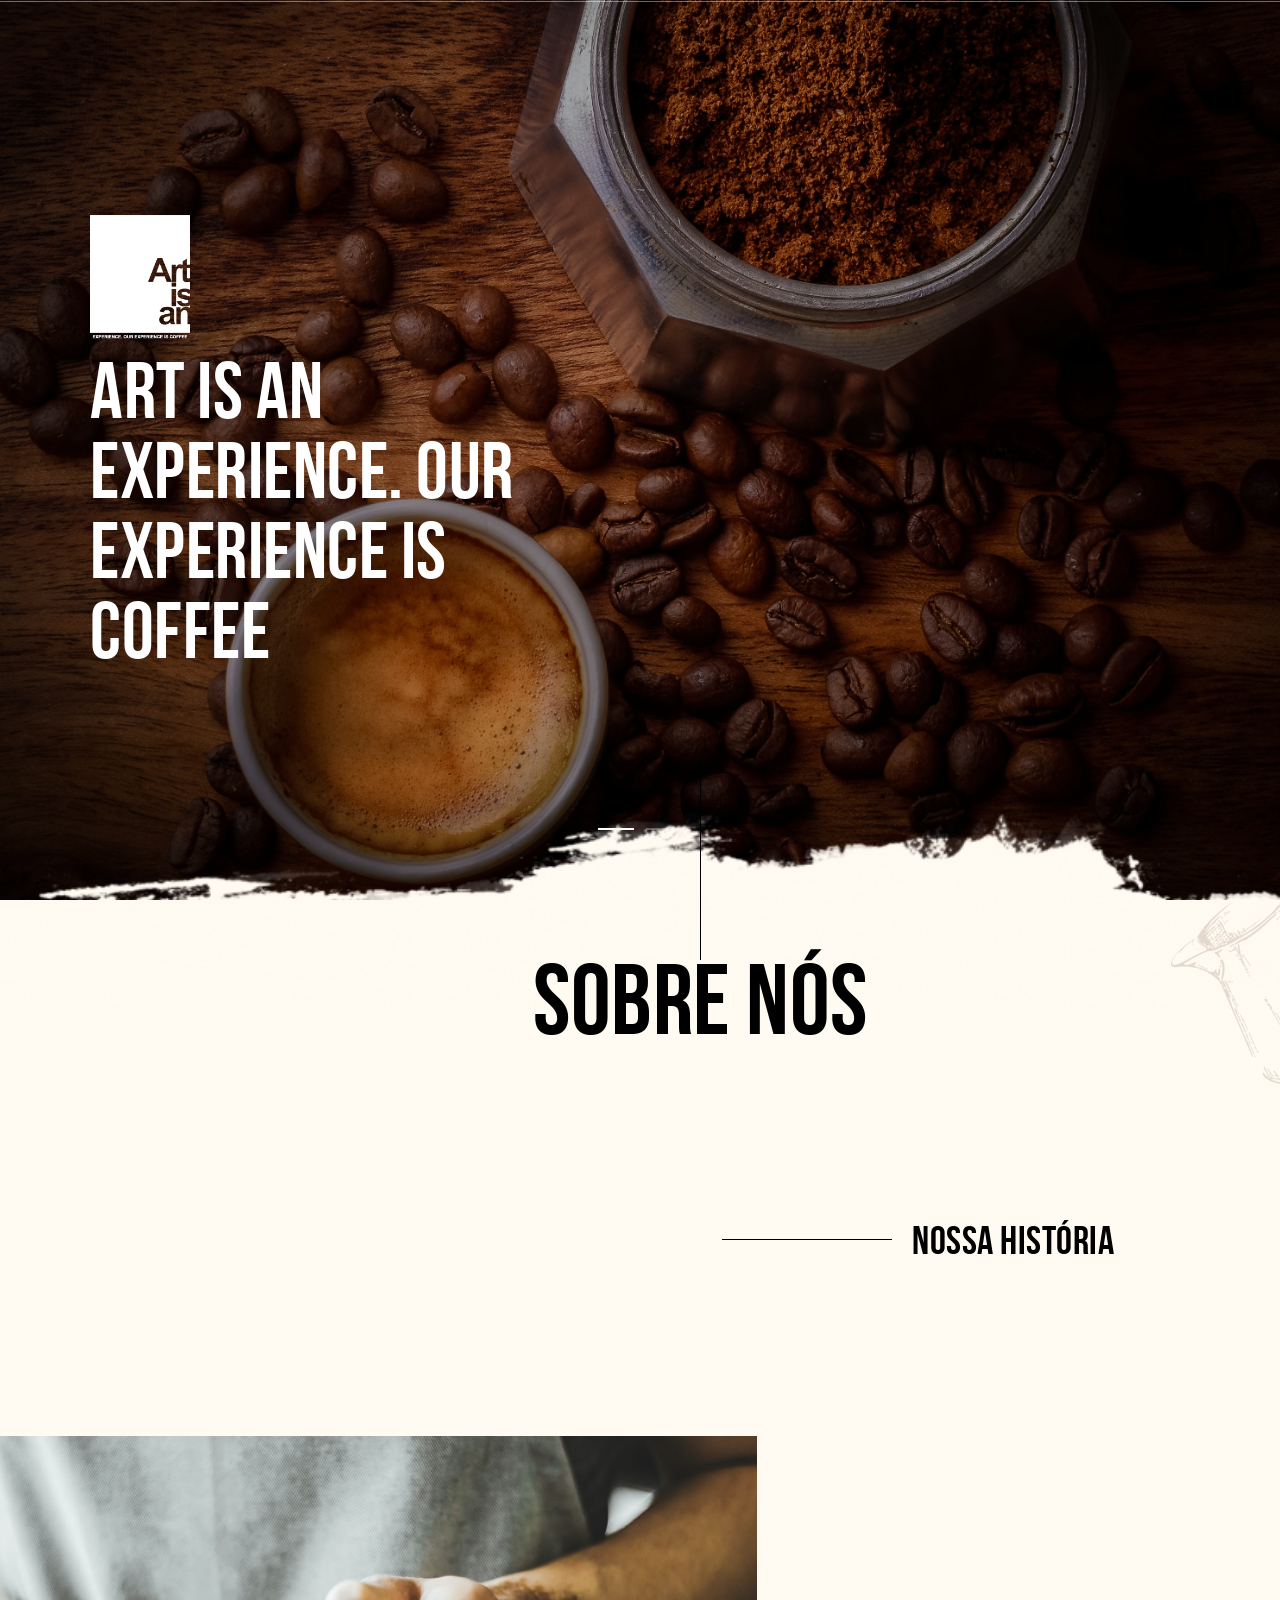
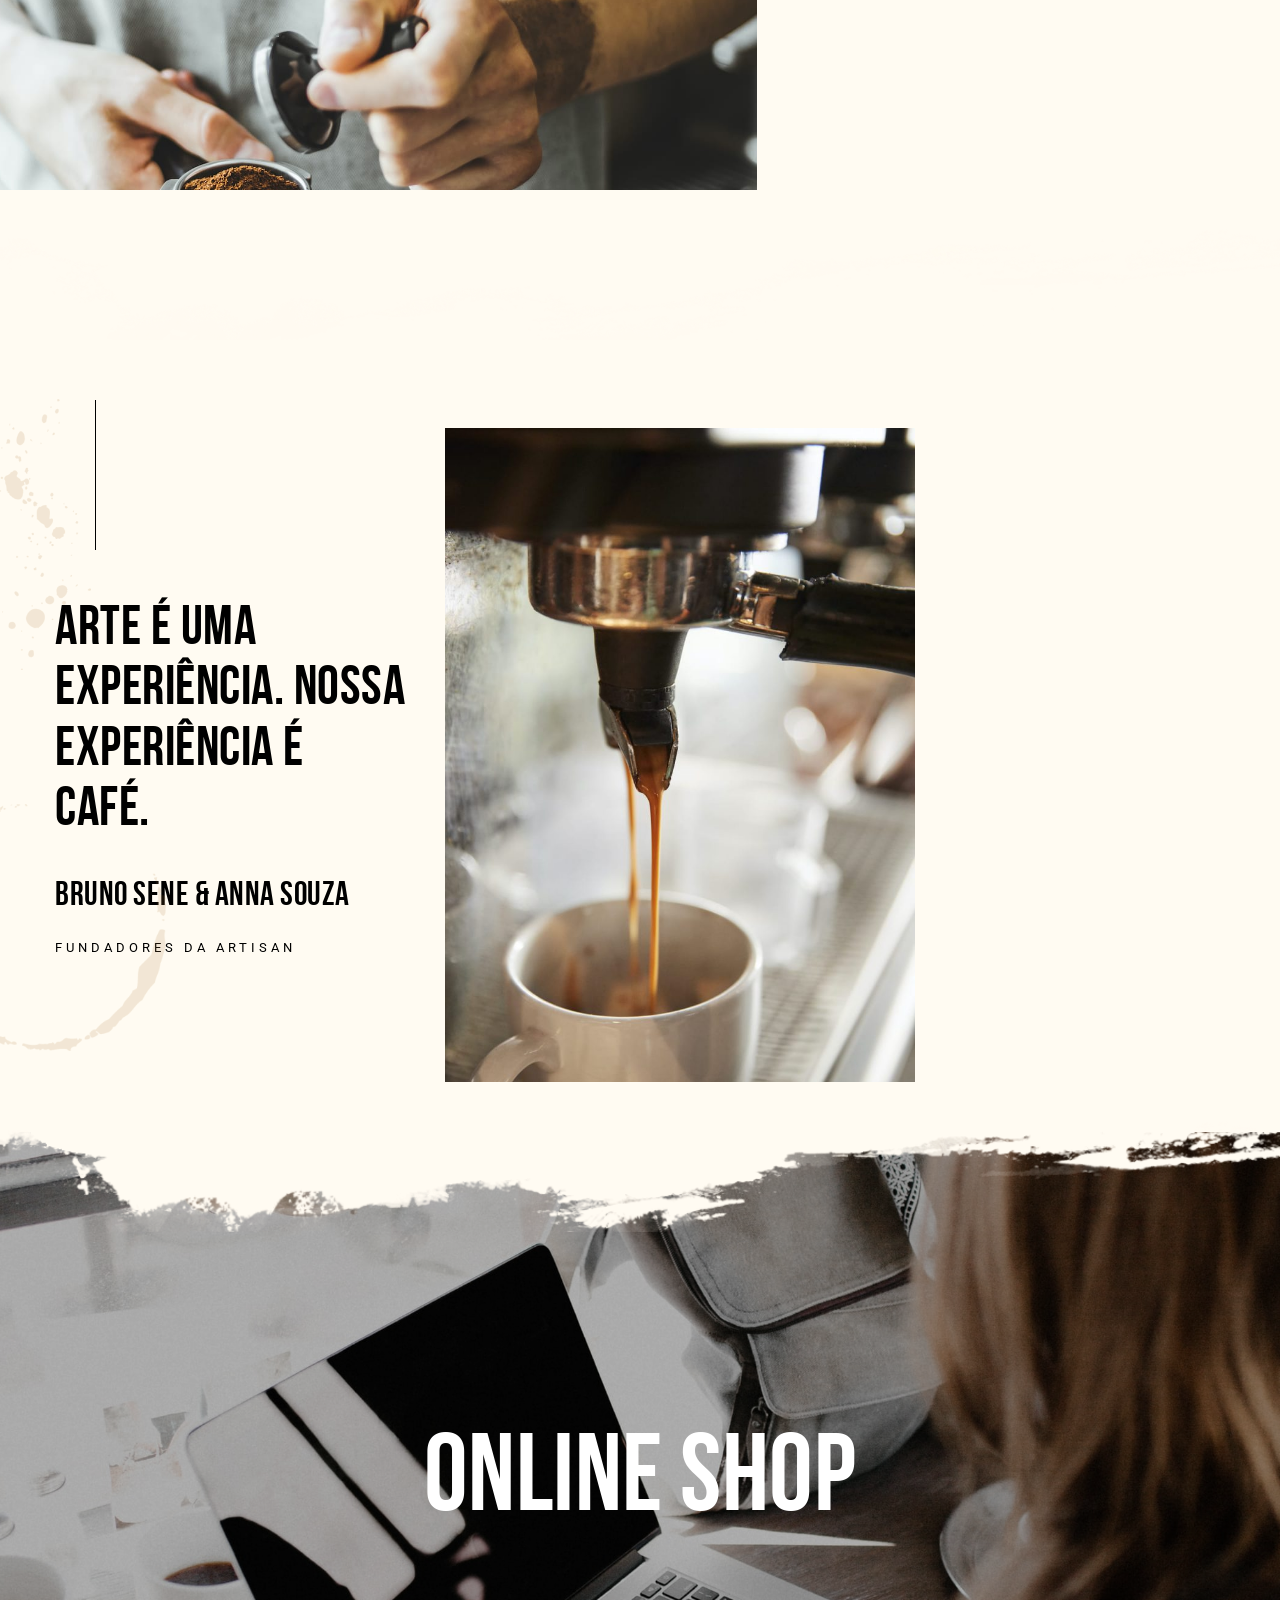
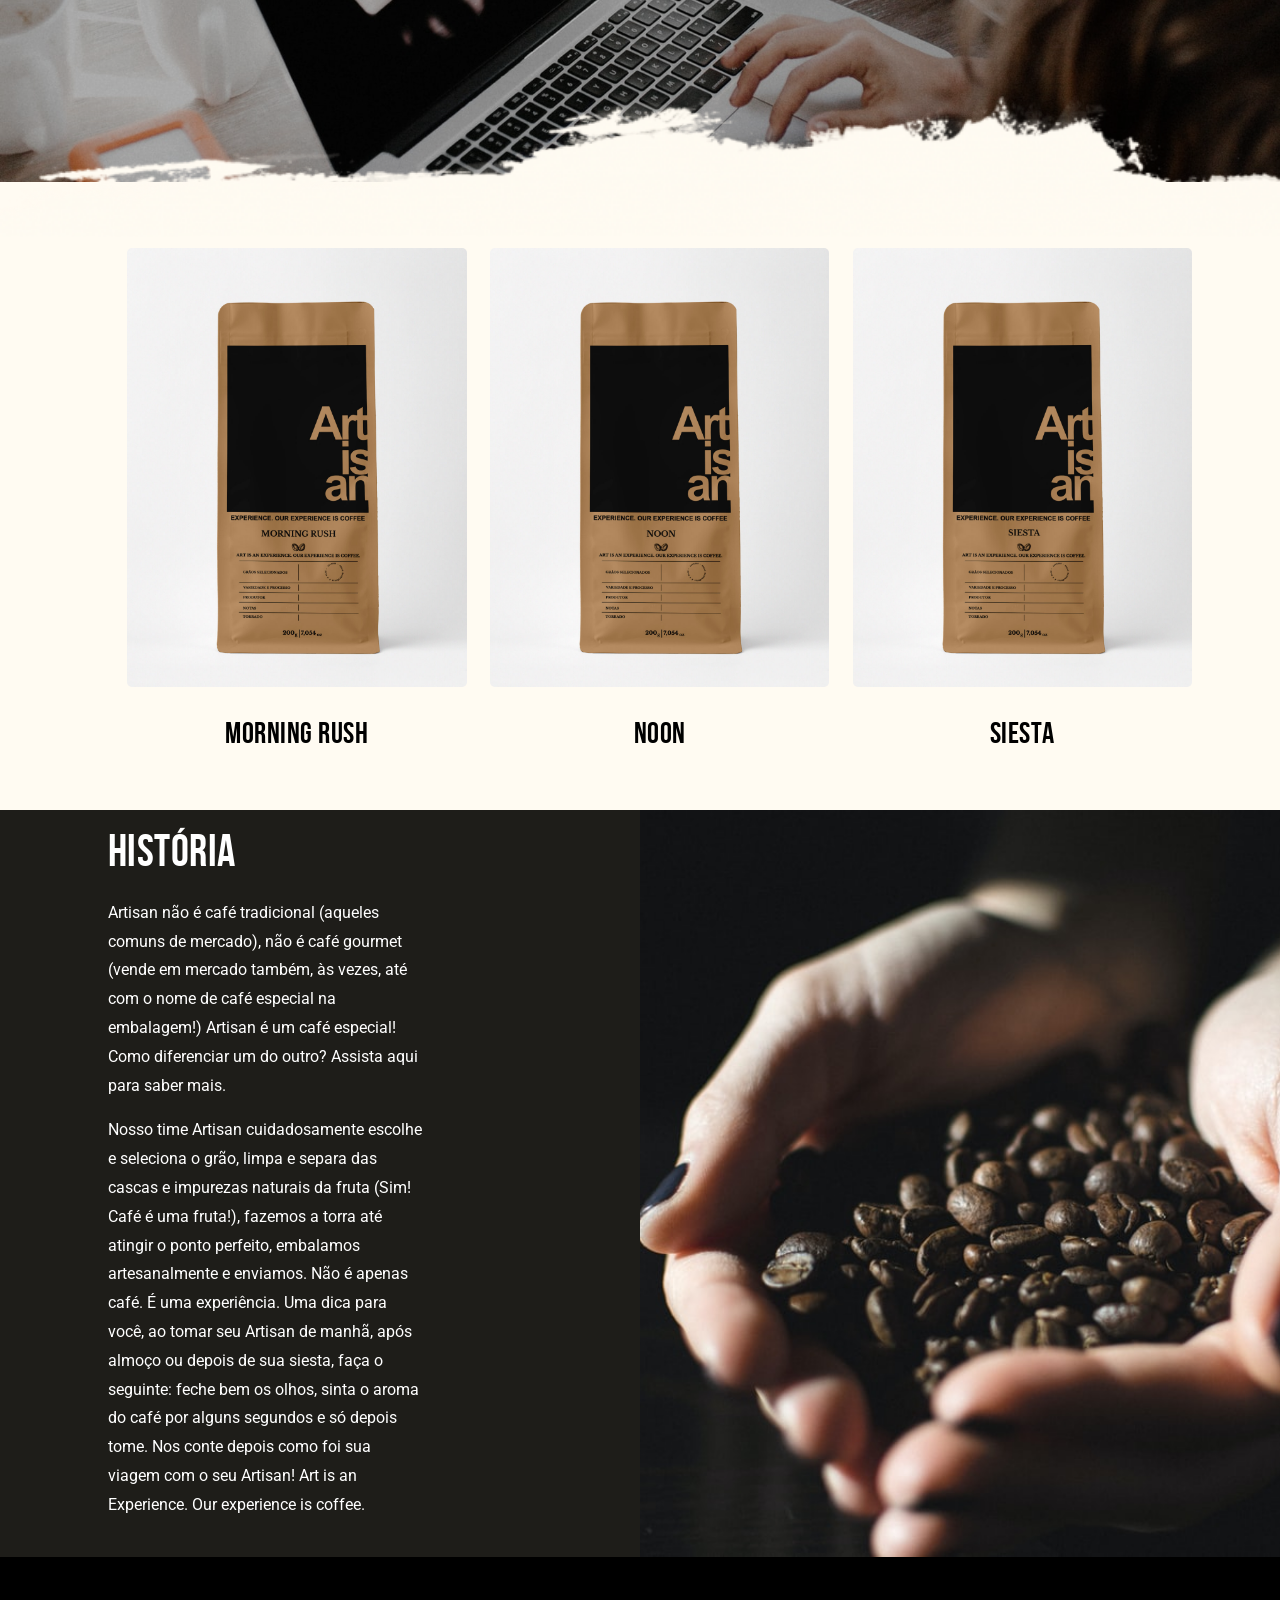
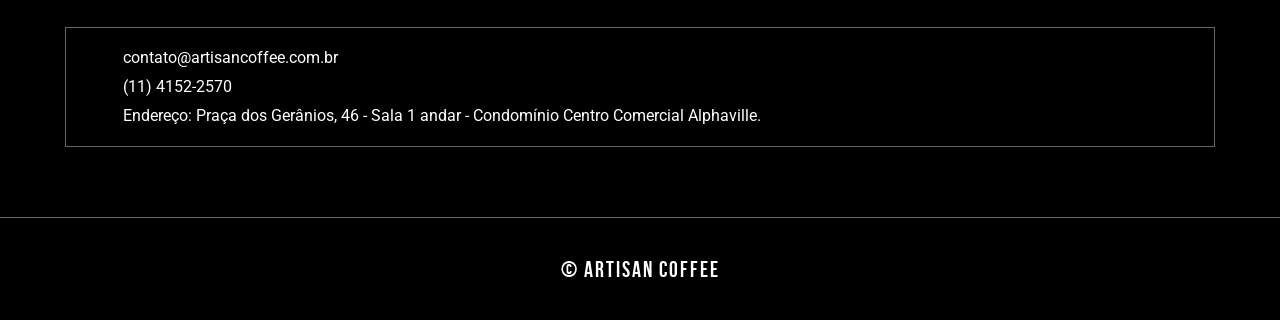
==== commit 6ead47b9: "ajuste url produtos" ====
--- a/index.html
+++ b/index.html
@@ -869,7 +869,7 @@
 
 
                                                                                     <li class="product type-product">
-                                                                                        <a href="https://store.artisancoffee.com.br/noon-artisan" class="woocommerce-LoopProduct-link woocommerce-loop-product__link">
+                                                                                        <a href="https://store.artisancoffee.com.br/noon-" class="woocommerce-LoopProduct-link woocommerce-loop-product__link">
                                                                                             <img width="300" height="300" src="img/produtos/noon.jpg" class="attachment-woocommerce_thumbnail size-woocommerce_thumbnail" alt="" loading="lazy" />
                                                                                             <h2 class="woocommerce-loop-product__title">Noon</h2>
                                                                                         </a>
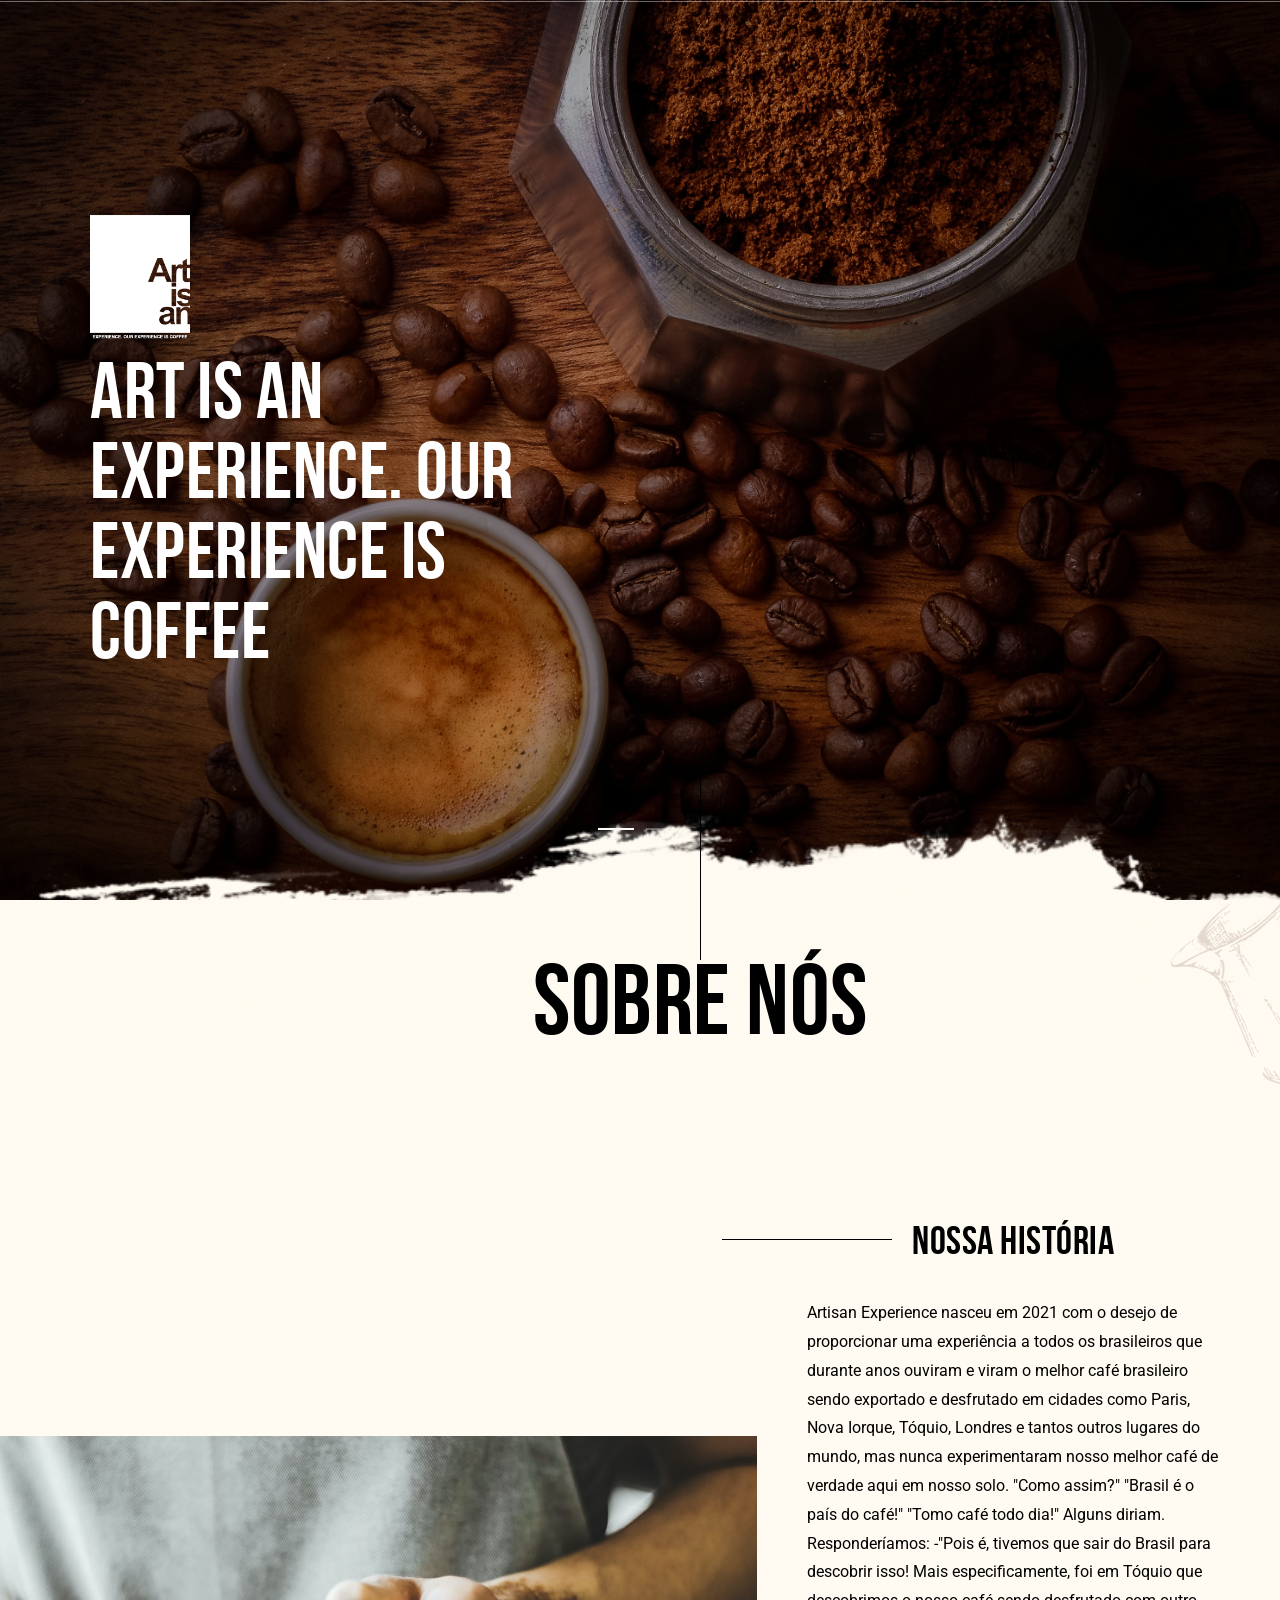
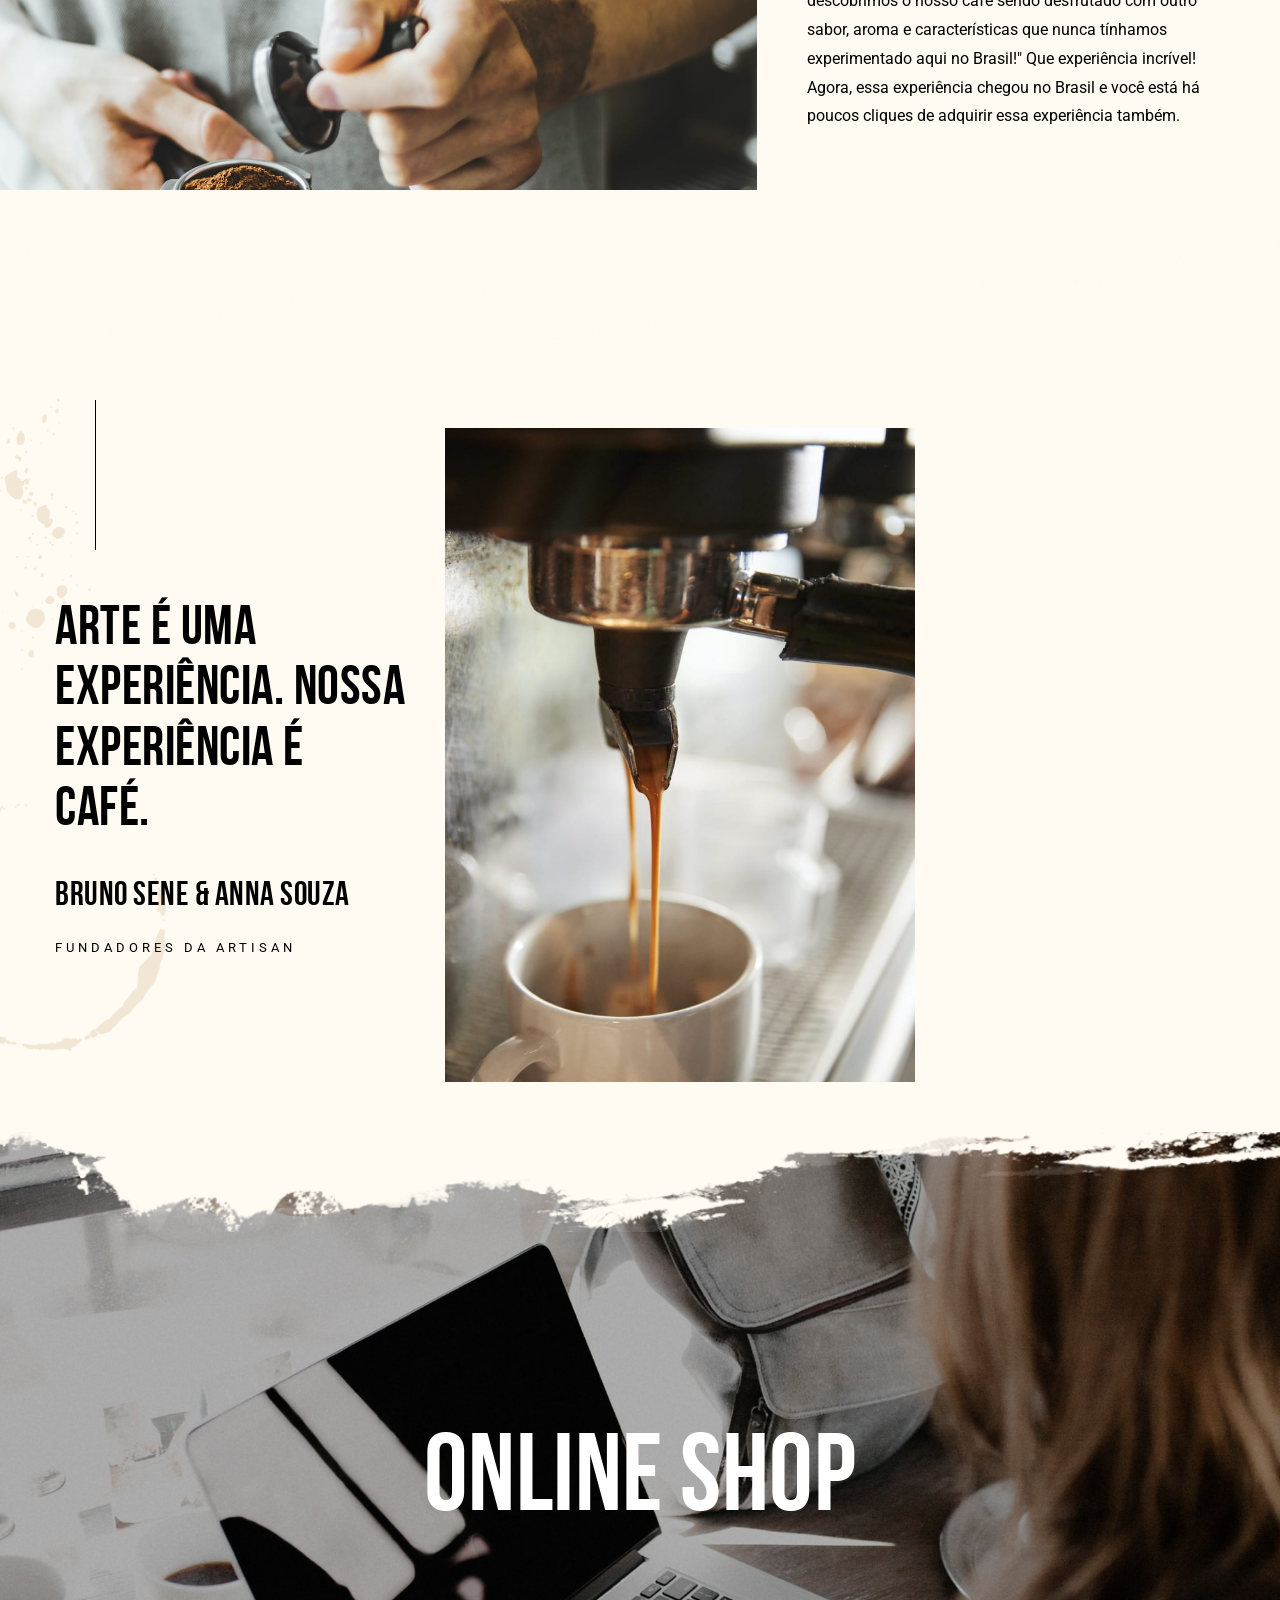
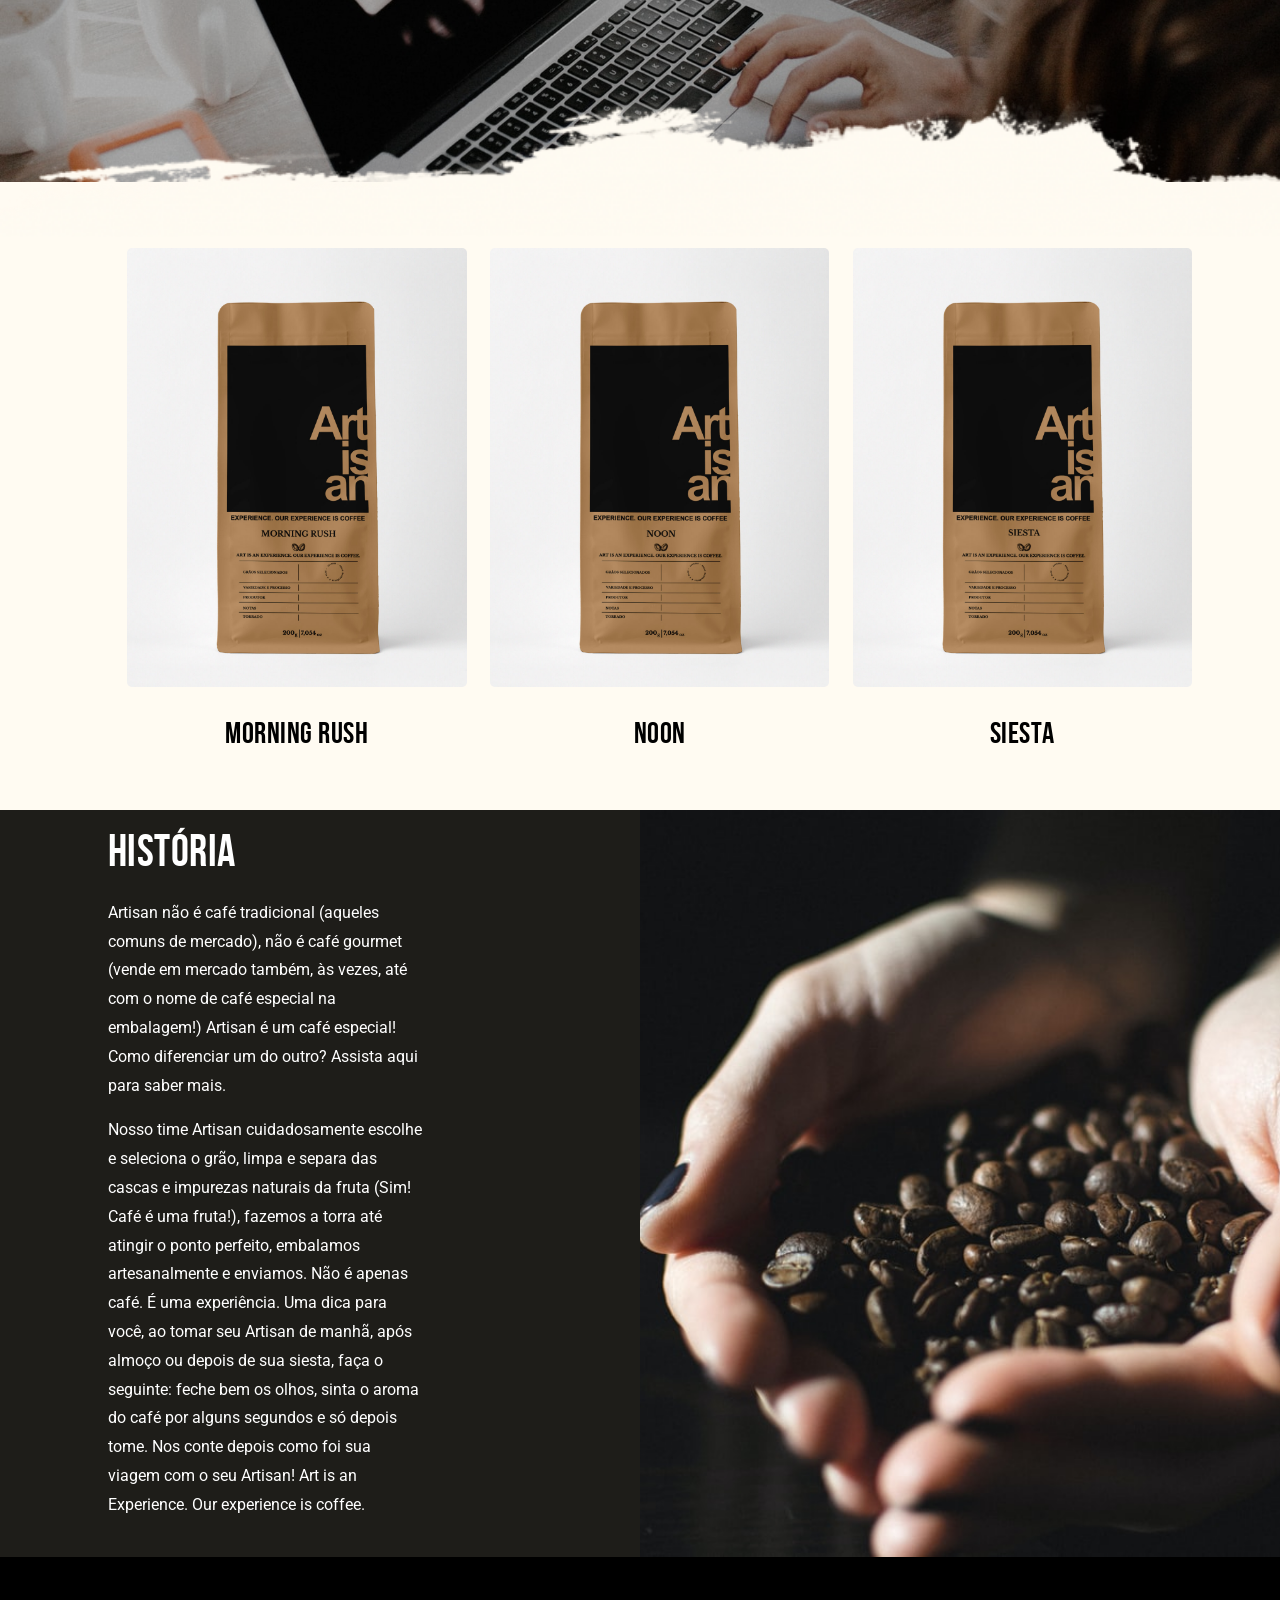
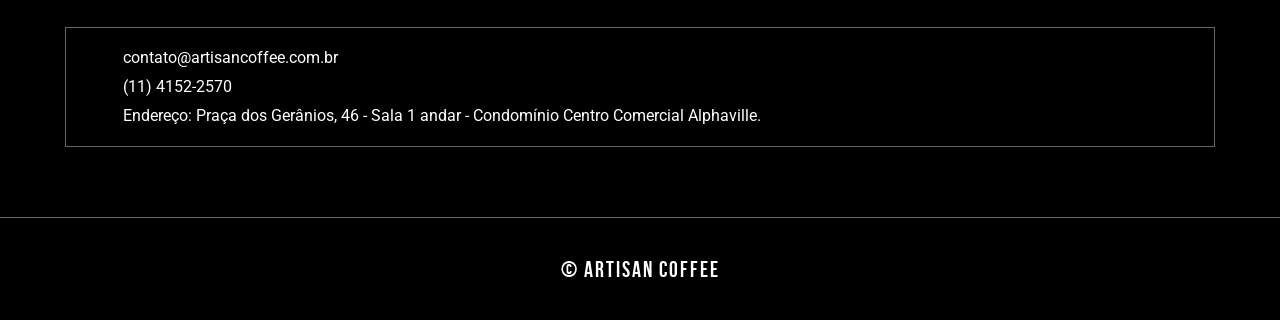
==== commit b2abd66e: "ajuste url" ====
--- a/index.html
+++ b/index.html
@@ -861,7 +861,7 @@
                                                                                 <ul class="products columns-3">
 
                                                                                     <li class="product type-product">
-                                                                                        <a href="https://store.artisancoffee.com.br/morning-rush" class="woocommerce-LoopProduct-link woocommerce-loop-product__link">
+                                                                                        <a href="https://store.artisancoffee.com.br/morning-rush-" class="woocommerce-LoopProduct-link woocommerce-loop-product__link">
                                                                                             <img width="300" height="300" src="img/produtos/morning-rush.jpg" class="attachment-woocommerce_thumbnail size-woocommerce_thumbnail" alt="" loading="lazy" />
                                                                                             <h2 class="woocommerce-loop-product__title">Morning Rush</h2>
                                                                                         </a>
@@ -869,14 +869,14 @@
 
 
                                                                                     <li class="product type-product">
-                                                                                        <a href="https://store.artisancoffee.com.br/noon-" class="woocommerce-LoopProduct-link woocommerce-loop-product__link">
+                                                                                        <a href="https://store.artisancoffee.com.br/none-110718737" class="woocommerce-LoopProduct-link woocommerce-loop-product__link">
                                                                                             <img width="300" height="300" src="img/produtos/noon.jpg" class="attachment-woocommerce_thumbnail size-woocommerce_thumbnail" alt="" loading="lazy" />
                                                                                             <h2 class="woocommerce-loop-product__title">Noon</h2>
                                                                                         </a>
                                                                                     </li>
 
                                                                                     <li class="product type-product">
-                                                                                        <a href="https://store.artisancoffee.com.br/siesta" class="woocommerce-LoopProduct-link woocommerce-loop-product__link">
+                                                                                        <a href="https://store.artisancoffee.com.br/siesta-" class="woocommerce-LoopProduct-link woocommerce-loop-product__link">
                                                                                             <img width="300" height="300" src="img/produtos/siesta.jpg" class="attachment-woocommerce_thumbnail size-woocommerce_thumbnail" alt="" loading="lazy" />
                                                                                             <h2 class="woocommerce-loop-product__title">Siesta</h2>
                                                                                         </a>
--- a/css/responsive.css
+++ b/css/responsive.css
@@ -71,9 +71,9 @@
 }
 
 
-/* 
+/*
 #Tablet (Landscape)
-================================================== 
+==================================================
 */
 
 @media only screen and (min-width: 960px) and (max-width: 1024px) {
@@ -218,9 +218,9 @@
 }
 
 
-/* 
+/*
 #Tablet (Portrait)
-================================================== 
+==================================================
 */
 
 @media only screen and (min-width: 768px) and (max-width: 960px) {
@@ -814,7 +814,7 @@
 	body.admin-bar #btn-close-mobile-menu {
 		top: 46px;
 	}
-	
+
 	#page-content-wrapper .posts.blog li a,
 	.page-content-wrapper .posts.blog li a,
 	#footer ul.sidebar-widget li ul.posts.blog li a {
@@ -1008,9 +1008,9 @@
 }
 
 
-/*  
+/*
 #Mobile (Portrait)
-================================================== 
+==================================================
 */
 
 @media only screen and (max-width: 767px) {
@@ -1082,7 +1082,7 @@
 		font-size: 50px !important;
 		line-height: 1.3 !important;
 	}
-	
+
 	.page-shop-categories-filter li a {
 		font-size: 22px;
 		line-height: 1.5;
@@ -1700,7 +1700,8 @@
 	.woocommerce-page .upsells.products ul.products li.product,
 	.woocommerce-page .upsells.products ul li.product {
 		width: 100% !important;
-		margin: 0 0 30px 0;
+		/* margin: 0 0 30px 0; */
+		margin: 0 0px 0 -18px;
 	}
 	.woocommerce table.cart td.actions .coupon .input-text#coupon_code {
 		width: 48%;
@@ -1993,7 +1994,7 @@
 	.woocommerce-page ul.products li.product,
 	.woocommerce ul.products.columns-3 li.product,
 	.woocommerce-page ul.products.columns-3 li.product,
-	.woocommerce ul.products[class*=columns-] li.product, 
+	.woocommerce ul.products[class*=columns-] li.product,
 	.woocommerce-page ul.products[class*=columns-] li.product {
 		width: 100% !important;
 		margin-right: 0;
@@ -2365,7 +2366,7 @@
 	.woocommerce #reviews #comments ol.commentlist li .comment_container {
 		padding-right: 0;
 	}
-	
+
 	body.single.single-post #post-featured-header {
 		margin-bottom: 0;
 		height: 500px;
@@ -2399,23 +2400,23 @@
 	{
 		clear: both;
 	}
-	
+
 	#page-header .page-title-wrapper .page-title-inner .page-title-content.title_align_center
 	{
 		width: 100%;
 	}
-	
+
 	.woocommerce-page div.product div.images
 	{
 		padding: 0 !important;
 	}
-	
+
 	.woocommerce div.product .product_title
 	{
 		font-size: 40px;
 		line-height: 1.2;
 	}
-	
+
 	.woocommerce div.product form.cart table.variations tr td {
 		display: block;
 		width: 100%;
@@ -2454,13 +2455,13 @@
 		width: 100%;
 		font-size: 16px;
 	}
-	
+
 	.woocommerce div.product form.cart div.quantity
 	{
 		width: 100%;
 		margin: 0;
 	}
-	
+
 	body.woocommerce-cart .woocommerce-cart-form,
 	body.woocommerce-checkout .woocommerce #order_review, body.woocommerce-cart .cart-collaterals,
 	.woocommerce form .form-row-first, .woocommerce form .form-row-last, .woocommerce-page form .form-row-first, .woocommerce-page form .form-row-last
@@ -2469,22 +2470,22 @@
 		float: none;
 		clear: both;
 	}
-	
+
 	.woocommerce table.shop_table_responsive tbody tr:first-child td:first-child, .woocommerce-page table.shop_table_responsive tbody tr:first-child td:first-child
 	{
 		border-top: 1px solid #ccc;
 	}
-	
+
 	.woocommerce button.button:disabled, .woocommerce button.button:disabled[disabled]
 	{
 		display: none !important;
 	}
-	
+
 	.woocommerce table.shop_table_responsive tr:nth-child(2n) td, .woocommerce-page table.shop_table_responsive tr:nth-child(2n) td
 	{
 		background: inherit;
 	}
-	
+
 	.woocommerce-page #payment ul.payment_methods label
 	{
 		display: inline;
@@ -2492,9 +2493,9 @@
 }
 
 
-/* 
+/*
 #Mobile (Landscape)
-================================================== 
+==================================================
 */
 
 @media only screen and (min-width: 480px) and (max-width: 767px) {
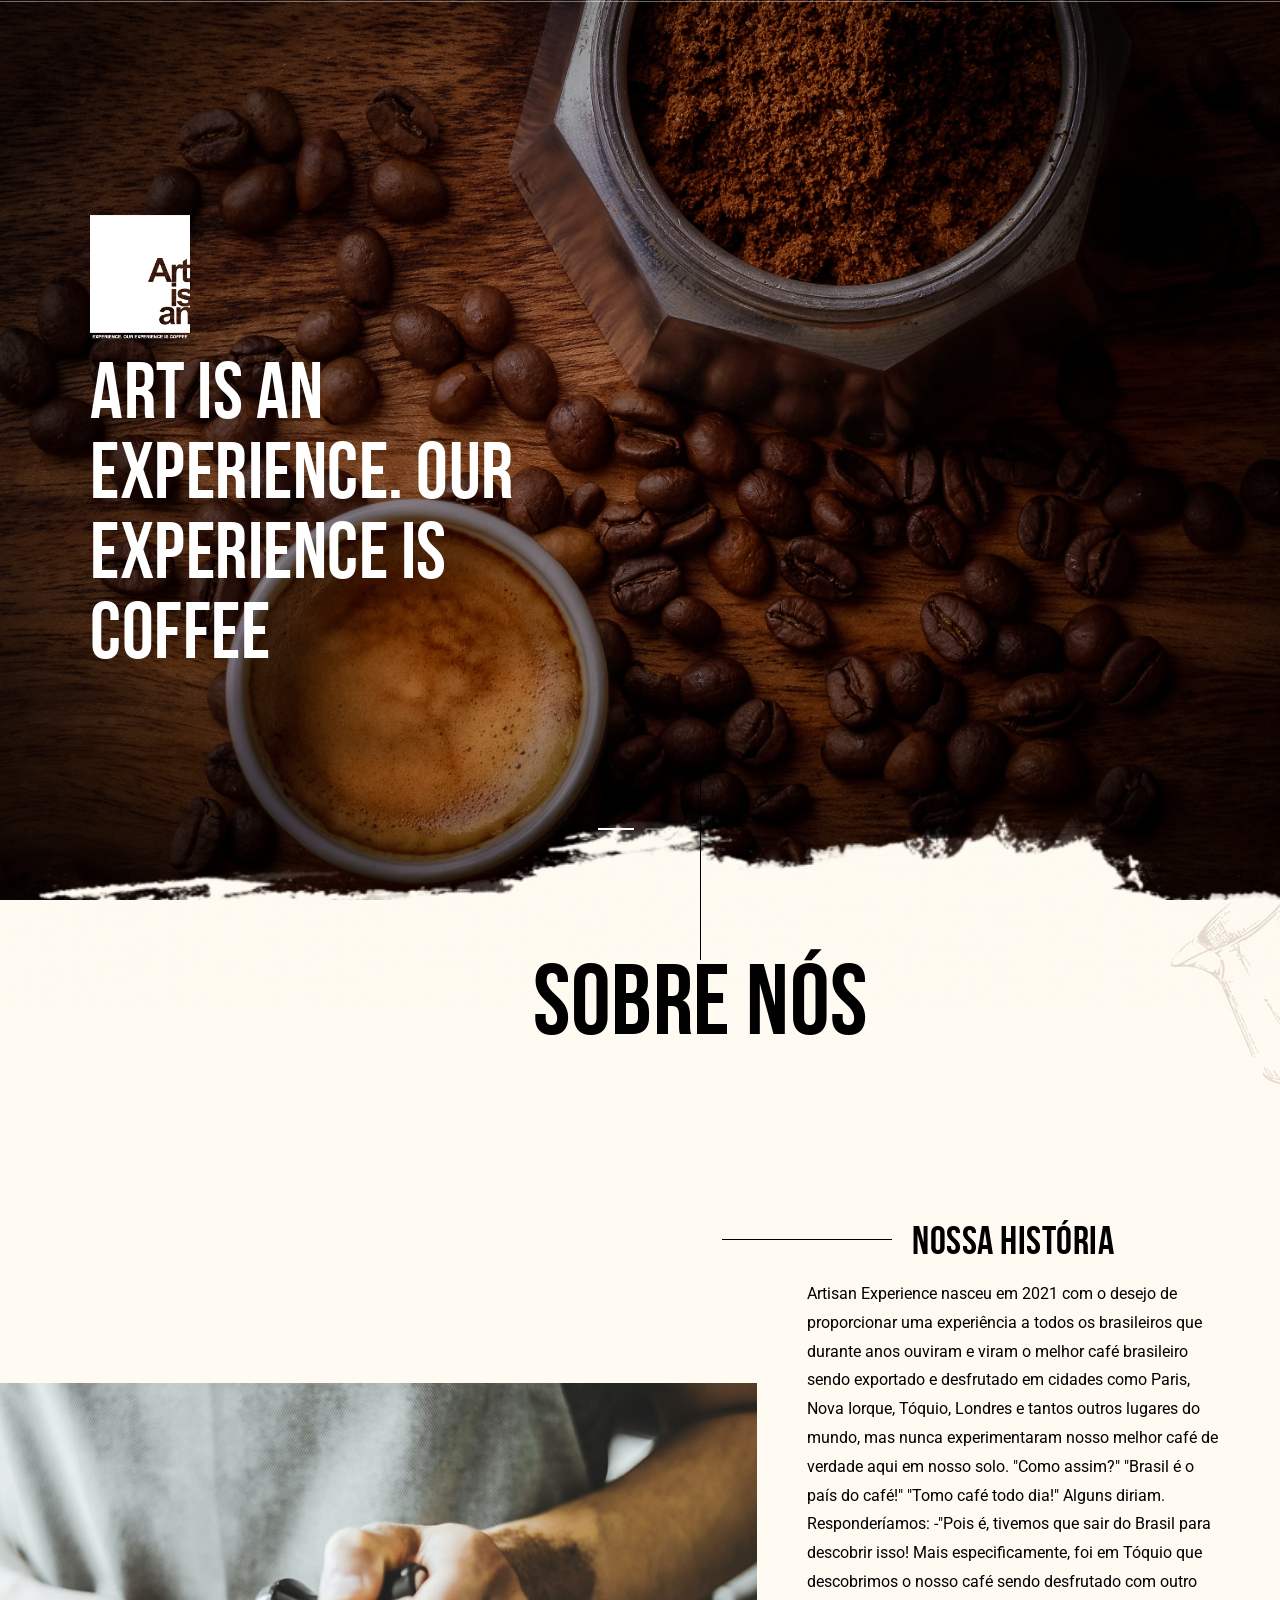
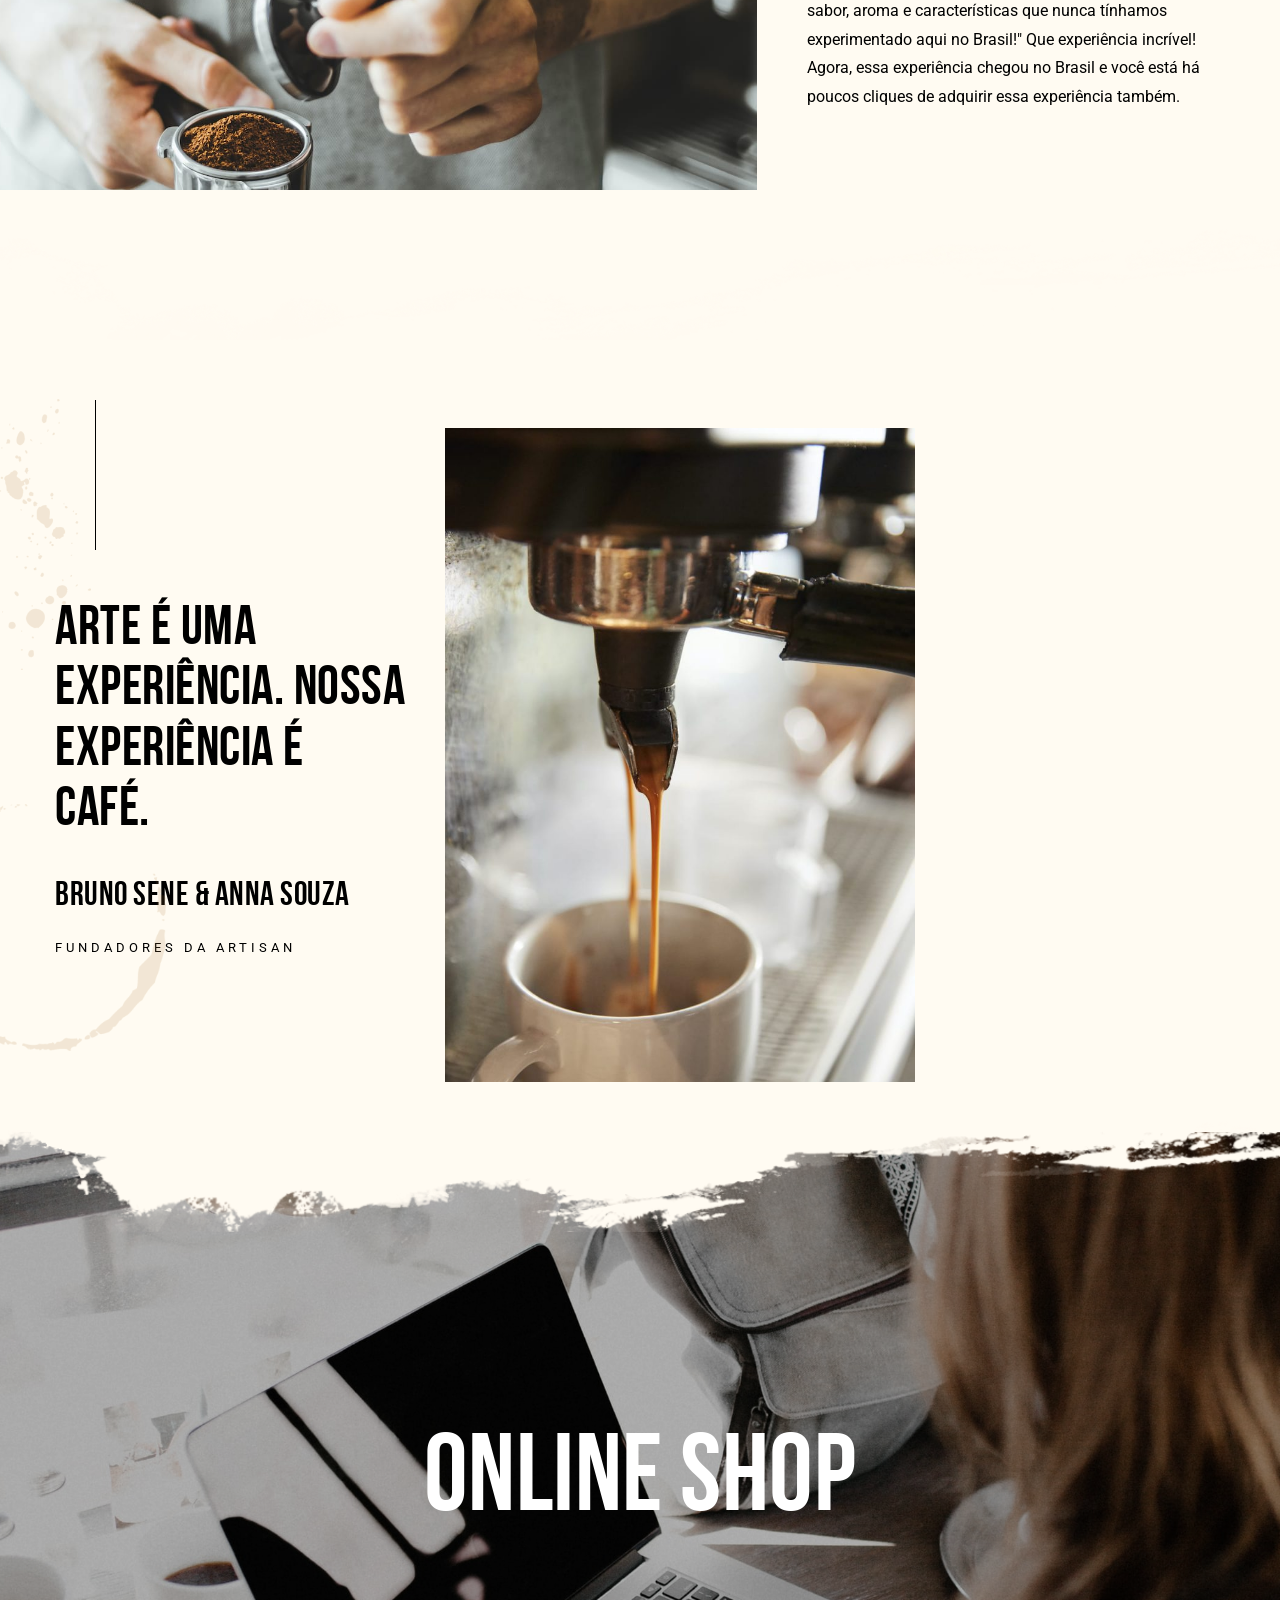
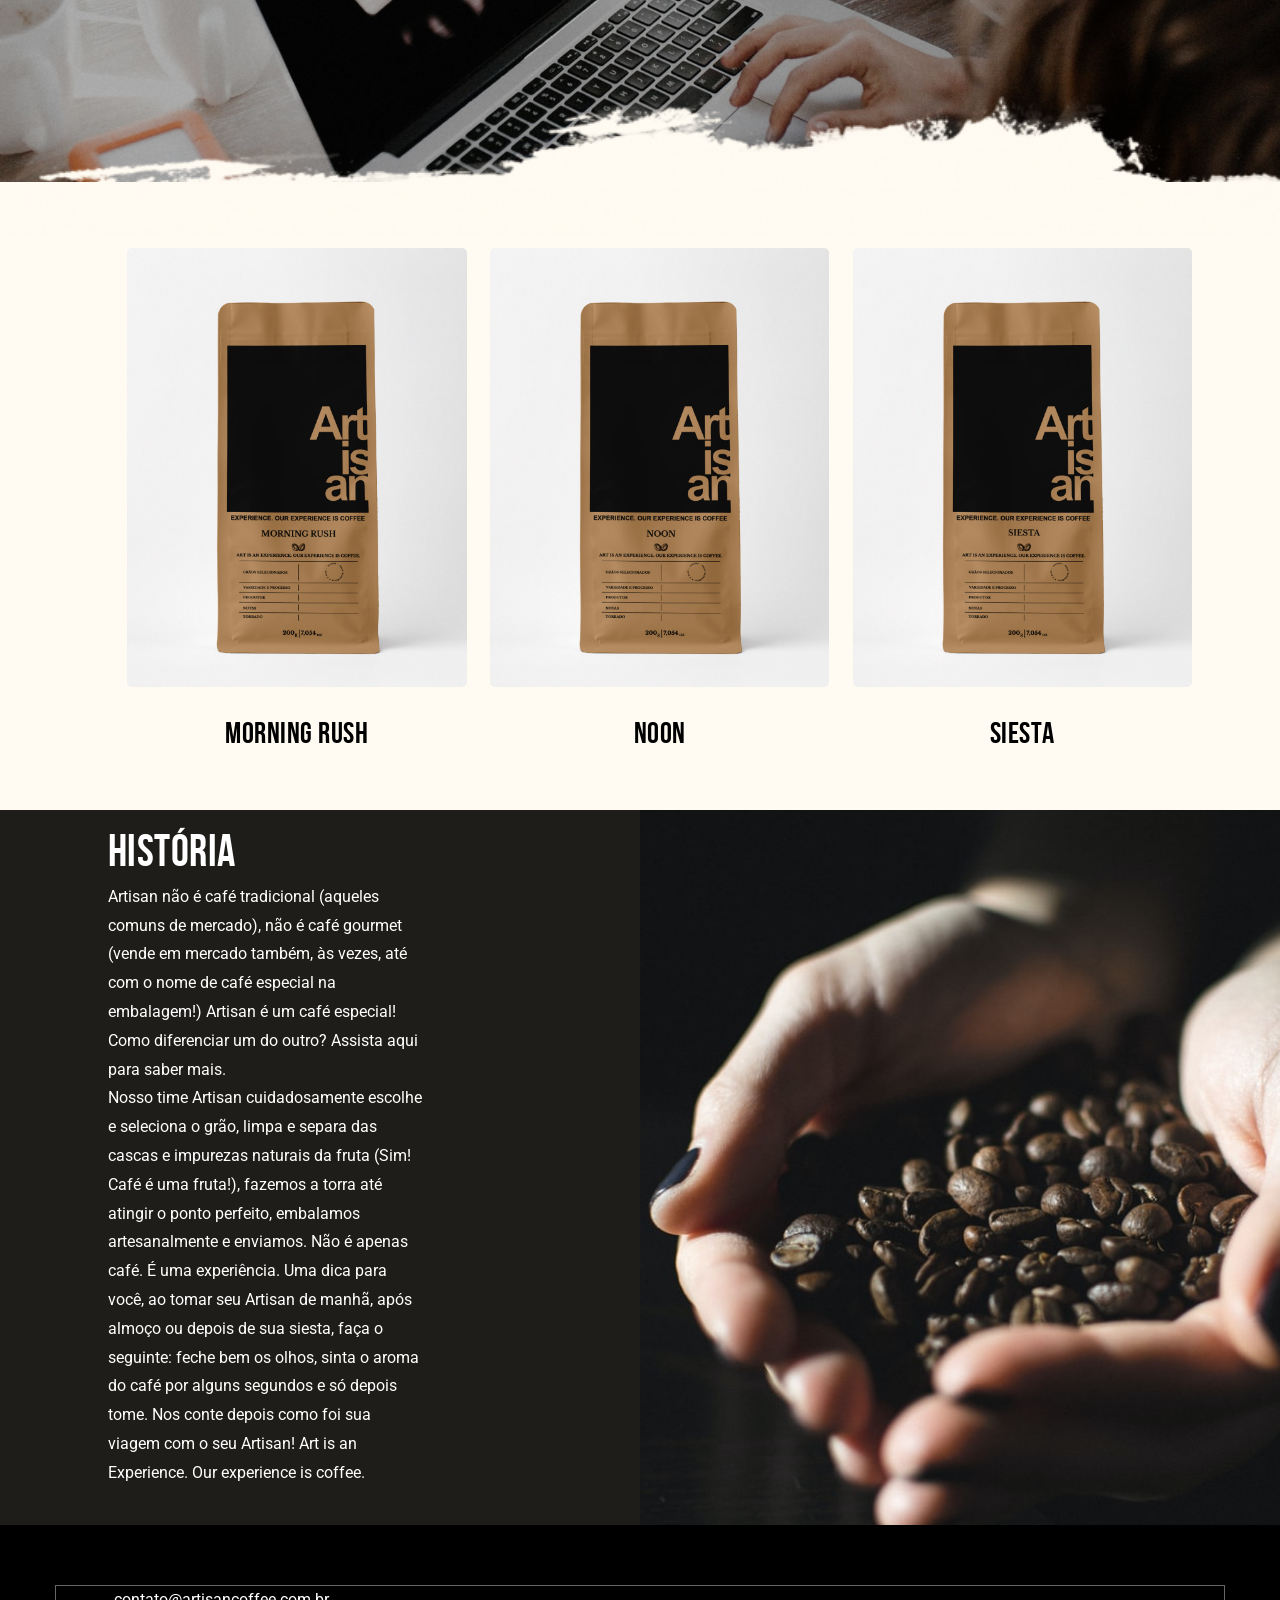
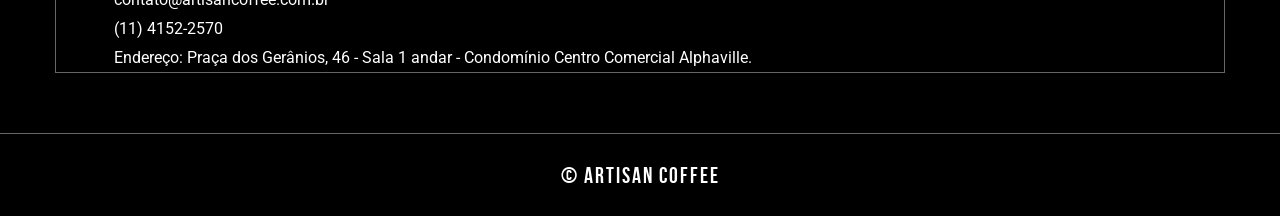
==== commit 22dde1b2: "ajustes tags" ====
--- a/index.html
+++ b/index.html
@@ -6,32 +6,54 @@
 
     <meta http-equiv="Content-Type" content="text/html; charset=utf-8" />
     <meta name="viewport" content="width=device-width, initial-scale=1, maximum-scale=1" />
+    <meta name="description" content="ARTISAN Cafés especiais, Essa experiência chegou no Brasil!"/>
+    <meta name="keywords" content="cafés, experiência, cafés especiais, Café artesanal"/>
+    <meta name="robots" content="follow"/>
+
+    <!-- META TAGS -->
+    <meta property="og:site_name"   content="ARTISAN">
+    <meta property="og:title"       content="ARTISAN | Cafés especiais">
+    <meta property="og:description" content="Essa experiência chegou no Brasil!">
+    <meta property="og:type"        content="website" />
+    <meta property="og:image"       content="https://artisancoffee.com.br/img/bg3.jpg">
+    <meta property="og:url"         content="https://artisancoffee.com.br/">
+
+    <meta name="twitter:image:alt"  content="Imagem de café">
+    <meta name="twitter:card"       content="summary_large_image">
+
+
+    <META NAME="geo.placename" CONTENT="ARTISAN | Cafés especiais">
 
 
     <link rel="stylesheet" href="css/reset.css" type="text/css" media="all" />
-    <link rel="stylesheet" href="css/wordpress.css" type="text/css" media="all" />
+    <!-- <link rel="stylesheet" href="css/wordpress.css" type="text/css" media="all" /> -->
     <link rel="stylesheet" href="css/style.css" type="text/css" media="all" />
     <link rel="stylesheet" href="css/modulobox.css" type="text/css" media="all" />
-    <link rel="stylesheet" href="css/left-align-menu.css" type="text/css" media="all" />
-    <link rel="stylesheet" href="css/font-awesome.min.css" type="text/css" media="all" />
-    <link rel="stylesheet" href="css/themify-icons.css" type="text/css" media="all" />
-    <link rel="stylesheet" href="css/tooltipster.css" type="text/css" media="all" />
-    <link rel="stylesheet" href="css/demo.css" type="text/css" media="all" />
-    <link rel="stylesheet" href="js/plugins/loftloader/assets/css/loftloader.min.css" type="text/css" media="all" />
-    <link rel="stylesheet" href="js/plugins/elementor/assets/lib/animations/animations.min.css" type="text/css" media="all" />
-    <link rel="stylesheet" href="js/plugins/elementor/assets/css/frontend-legacy.min.css" type="text/css" media="all" />
+    <!-- <link rel="stylesheet" href="css/left-align-menu.css" type="text/css" media="all" /> -->
+    <!-- <link rel="stylesheet" href="css/font-awesome.min.css" type="text/css" media="all" /> -->
+    <!-- <link rel="stylesheet" href="css/themify-icons.css" type="text/css" media="all" /> -->
+    <!-- <link rel="stylesheet" href="css/tooltipster.css" type="text/css" media="all" /> -->
+    <!-- <link rel="stylesheet" href="css/demo.css" type="text/css" media="all" /> -->
+    <!-- <link rel="stylesheet" href="js/plugins/loftloader/assets/css/loftloader.min.css" type="text/css" media="all" /> -->
+    <!-- <link rel="stylesheet" href="js/plugins/elementor/assets/lib/animations/animations.min.css" type="text/css" media="all" /> -->
+    <!-- <link rel="stylesheet" href="js/plugins/elementor/assets/css/frontend-legacy.min.css" type="text/css" media="all" /> -->
+
     <link rel="stylesheet" href="js/plugins/elementor/assets/css/frontend.min.css" type="text/css" media="all" />
-    <link rel="stylesheet" href="js/plugins/craftcoffee-elementor/assets/css/swiper.css" type="text/css" media="all" />
-    <link rel="stylesheet" href="js/plugins/craftcoffee-elementor/assets/css/justifiedGallery.css" type="text/css" media="all" />
-    <link rel="stylesheet" href="js/plugins/craftcoffee-elementor/assets/css/flickity.css" type="text/css" media="all" />
-    <link rel="stylesheet" href="js/plugins/craftcoffee-elementor/assets/css/owl.theme.default.min.css" type="text/css" media="all" />
-    <link rel="stylesheet" href="js/plugins/craftcoffee-elementor/assets/css/switchery.css" type="text/css" media="all" />
+    <!-- <link rel="stylesheet" href="js/plugins/craftcoffee-elementor/assets/css/swiper.css" type="text/css" media="all" /> -->
+    <!-- <link rel="stylesheet" href="js/plugins/craftcoffee-elementor/assets/css/justifiedGallery.css" type="text/css" media="all" /> -->
+    <!-- <link rel="stylesheet" href="js/plugins/craftcoffee-elementor/assets/css/flickity.css" type="text/css" media="all" /> -->
+    <!-- <link rel="stylesheet" href="js/plugins/craftcoffee-elementor/assets/css/owl.theme.default.min.css" type="text/css" media="all" /> -->
+
+    <!-- <link rel="stylesheet" href="js/plugins/craftcoffee-elementor/assets/css/switchery.css" type="text/css" media="all" /> -->
+
     <link rel="stylesheet" href="js/plugins/craftcoffee-elementor/assets/css/craftcoffee-elementor.css" type="text/css" media="all" />
-    <link rel="stylesheet" href="js/plugins/craftcoffee-elementor/assets/css/craftcoffee-elementor-responsive.css" type="text/css" media="all" />
-    <link rel="stylesheet" href="css/responsive.css" type="text/css" media="all" />
-    <link rel="stylesheet" href="js/plugins/elementor/assets/lib/font-awesome/css/fontawesome.min.css" type="text/css" media="all" />
-    <link rel="stylesheet" href="js/plugins/elementor/assets/lib/font-awesome/css/brands.min.css" type="text/css" media="all" />
-    <link rel="stylesheet" href="js/plugins/elementor/assets/lib/font-awesome/css/solid.min.css" type="text/css" media="all" />
+    <!-- <link rel="stylesheet" href="js/plugins/craftcoffee-elementor/assets/css/craftcoffee-elementor-responsive.css" type="text/css" media="all" /> -->
+
+    <!-- <link rel="stylesheet" href="css/responsive.css" type="text/css" media="all" /> -->
+    <!-- <link rel="stylesheet" href="js/plugins/elementor/assets/lib/font-awesome/css/fontawesome.min.css" type="text/css" media="all" /> -->
+    <!-- <link rel="stylesheet" href="js/plugins/elementor/assets/lib/font-awesome/css/brands.min.css" type="text/css" media="all" /> -->
+    <!-- <link rel="stylesheet" href="js/plugins/elementor/assets/lib/font-awesome/css/solid.min.css" type="text/css" media="all" /> -->
+
     <link rel="stylesheet" href="css/custom-css.min.css" type="text/css" media="all" />
 
 
@@ -42,11 +64,13 @@
 
 
 
+
+
 </head>
 
 <body data-rsssl="1" class="home theme-craftcoffee  menu-transparent lightbox-black leftalign loftloader-lite-enabled elementor-default elementor-kit-6338 elementor-page elementor-page-4462" >
 
-    <div id="loftloader-wrapper" class="pl-imgloading" data-show-close-time="15000" data-max-load-time="0">
+    <!-- <div id="loftloader-wrapper" class="pl-imgloading" data-show-close-time="15000" data-max-load-time="0">
         <div class="loader-inner">
             <div id="loader">
                 <div class="imgloading-container">
@@ -57,7 +81,7 @@
         </div>
         <div class="loader-section section-fade"></div>
         <div class="loader-close-button" style="display: none;"><span class="screen-reader-text">Close</span></div>
-    </div>
+    </div> -->
 
     <div id="perspective" style="">
         <!-- Begin mobile menu -->
@@ -109,7 +133,7 @@
                                                                         height="100"
                                                                         src="img/logo-white.png"
                                                                         class="attachment-full size-full"
-                                                                        alt=""
+                                                                        alt="Logo Artisan"
                                                                         loading="lazy"
                                                                     />
                                                                 </a>
@@ -191,13 +215,15 @@
                                                                                                             height="100"
                                                                                                             src="img/logo-white.png"
                                                                                                             class="attachment-full size-full"
-                                                                                                            alt=""
+                                                                                                            alt="Logo Artisan Branco"
                                                                                                             loading="lazy"
                                                                                                         />
                                                                                                     </a>
-                                                                                                    <div class="title"><h2>ART IS AN EXPERIENCE.
+                                                                                                    <div class="title">
+                                                                                                        <h1 class="custom-h1">ART IS AN EXPERIENCE.
                                                                                                         OUR EXPERIENCE IS COFFEE
-                                                                                                        </h2></div>
+                                                                                                        </h1>
+                                                                                                    </div>
                                                                                                     <!-- <div class="elementor-widget-container">
                                                                                                         <div class="elementor-image">
                                                                                                             <img
@@ -215,7 +241,7 @@
                                                                                         </div>
                                                                                         <div class="image-container">
                                                                                             <!-- <img src="img/slide1.jpeg" alt="" class="image" /> -->
-                                                                                            <img src="img/bg2.jpg" alt="" class="image" />
+                                                                                            <img src="img/bg2.jpg" alt="Imagem de café" class="image" />
                                                                                         </div>
                                                                                     </div>
 
@@ -352,7 +378,7 @@
                                                                                 height="340"
                                                                                 src="upload/coffee-bg-1-e1592388441790.png"
                                                                                 class="attachment-full size-full"
-                                                                                alt=""
+                                                                                alt="Imagem de café"
                                                                                 loading="lazy"
                                                                             />
                                                                         </div>
@@ -366,7 +392,7 @@
                                                                     data-widget_type="heading.default"
                                                                 >
                                                                     <div class="elementor-widget-container">
-                                                                        <h1 class="elementor-heading-title elementor-size-default">Sobre nós</h1>
+                                                                        <h2 class="elementor-heading-title elementor-size-default">Sobre nós</h2>
                                                                     </div>
                                                                 </div>
                                                             </div>
@@ -416,7 +442,7 @@
                                                                                 height="960"
                                                                                 src="upload/barista-ready-for-making-classic-espresso-NB4HFU3.jpg"
                                                                                 class="attachment-full size-full"
-                                                                                alt=""
+                                                                                alt="Imagem de café"
                                                                                 loading="lazy"
                                                                             />
                                                                         </div>
@@ -576,7 +602,7 @@
                                                                                                         height="443"
                                                                                                         src="upload/coffee-bg-3-e1592385684436.png"
                                                                                                         class="attachment-full size-full"
-                                                                                                        alt=""
+                                                                                                        alt="Iamgem de café"
                                                                                                         loading="lazy"
                                                                                                     />
                                                                                                 </div>
@@ -631,7 +657,7 @@
                                                                                                         height="333"
                                                                                                         src="upload/coffee-bg-4-e1592387391691.png"
                                                                                                         class="attachment-full size-full"
-                                                                                                        alt=""
+                                                                                                        alt="Imagem de café"
                                                                                                         loading="lazy"
                                                                                                     />
                                                                                                 </div>
@@ -662,7 +688,7 @@
                                                                                                         height="1152"
                                                                                                         src="upload/close-up-of-coffee-machine-in-cafe-PUW782D-768x1152.jpg"
                                                                                                         class="attachment-medium_large size-medium_large"
-                                                                                                        alt="Close up of Coffee Machine"
+                                                                                                        alt="Maquina de café"
                                                                                                         loading="lazy"
                                                                                                     />
                                                                                                 </div>
@@ -788,7 +814,7 @@
                                                                     data-widget_type="heading.default"
                                                                 >
                                                                     <div class="elementor-widget-container">
-                                                                        <h1 class="elementor-heading-title elementor-size-default">Online shop</h1>
+                                                                        <h2 class="elementor-heading-title elementor-size-default">Online shop</h2>
                                                                     </div>
                                                                 </div>
                                                             </div>
@@ -862,7 +888,7 @@
 
                                                                                     <li class="product type-product">
                                                                                         <a href="https://store.artisancoffee.com.br/morning-rush-" class="woocommerce-LoopProduct-link woocommerce-loop-product__link">
-                                                                                            <img width="300" height="300" src="img/produtos/morning-rush.jpg" class="attachment-woocommerce_thumbnail size-woocommerce_thumbnail" alt="" loading="lazy" />
+                                                                                            <img width="300" height="300" src="img/produtos/morning-rush.jpg" class="attachment-woocommerce_thumbnail size-woocommerce_thumbnail" alt="Embalagem de café Morning Rush" loading="lazy" />
                                                                                             <h2 class="woocommerce-loop-product__title">Morning Rush</h2>
                                                                                         </a>
                                                                                     </li>
@@ -870,14 +896,14 @@
 
                                                                                     <li class="product type-product">
                                                                                         <a href="https://store.artisancoffee.com.br/none-110718737" class="woocommerce-LoopProduct-link woocommerce-loop-product__link">
-                                                                                            <img width="300" height="300" src="img/produtos/noon.jpg" class="attachment-woocommerce_thumbnail size-woocommerce_thumbnail" alt="" loading="lazy" />
+                                                                                            <img width="300" height="300" src="img/produtos/noon.jpg" class="attachment-woocommerce_thumbnail size-woocommerce_thumbnail" alt="Embalagem de café Noon" loading="lazy" />
                                                                                             <h2 class="woocommerce-loop-product__title">Noon</h2>
                                                                                         </a>
                                                                                     </li>
 
                                                                                     <li class="product type-product">
                                                                                         <a href="https://store.artisancoffee.com.br/siesta-" class="woocommerce-LoopProduct-link woocommerce-loop-product__link">
-                                                                                            <img width="300" height="300" src="img/produtos/siesta.jpg" class="attachment-woocommerce_thumbnail size-woocommerce_thumbnail" alt="" loading="lazy" />
+                                                                                            <img width="300" height="300" src="img/produtos/siesta.jpg" class="attachment-woocommerce_thumbnail size-woocommerce_thumbnail" alt="Embalagem de café Siesta" loading="lazy" />
                                                                                             <h2 class="woocommerce-loop-product__title">Siesta</h2>
                                                                                         </a>
                                                                                     </li>
@@ -1099,7 +1125,7 @@
 
     <script type="text/javascript" src="js/jquery.js" ></script>
     <script type="text/javascript" src="js/ui/core.min.js" ></script>
-    <script type="text/javascript" src="js/ui/datepicker.min.js" ></script>
+    <!-- <script type="text/javascript" src="js/ui/datepicker.min.js" ></script>
     <script type="text/javascript">
         jQuery(document).ready(function (jQuery) {
             jQuery.datepicker.setDefaults({
@@ -1117,7 +1143,7 @@
                 isRTL: false,
             });
         });
-    </script>
+    </script> -->
     <script type="text/javascript" src="js/imagesloaded.min.js"></script>
     <script type="text/javascript" src="js/masonry.min.js"></script>
     <script type="text/javascript" src="js/plugins/craftcoffee-elementor/assets/js/jquery.lazy.js"></script>
--- a/css/style.css
+++ b/css/style.css
@@ -469,6 +469,11 @@
 
 h1 {
 	font-size: 34px;
+}
+h1.custom-h1 {
+	color: #fff;
+	font-size: 80px;
+    line-height: 1em;
 }
 
 h2 {
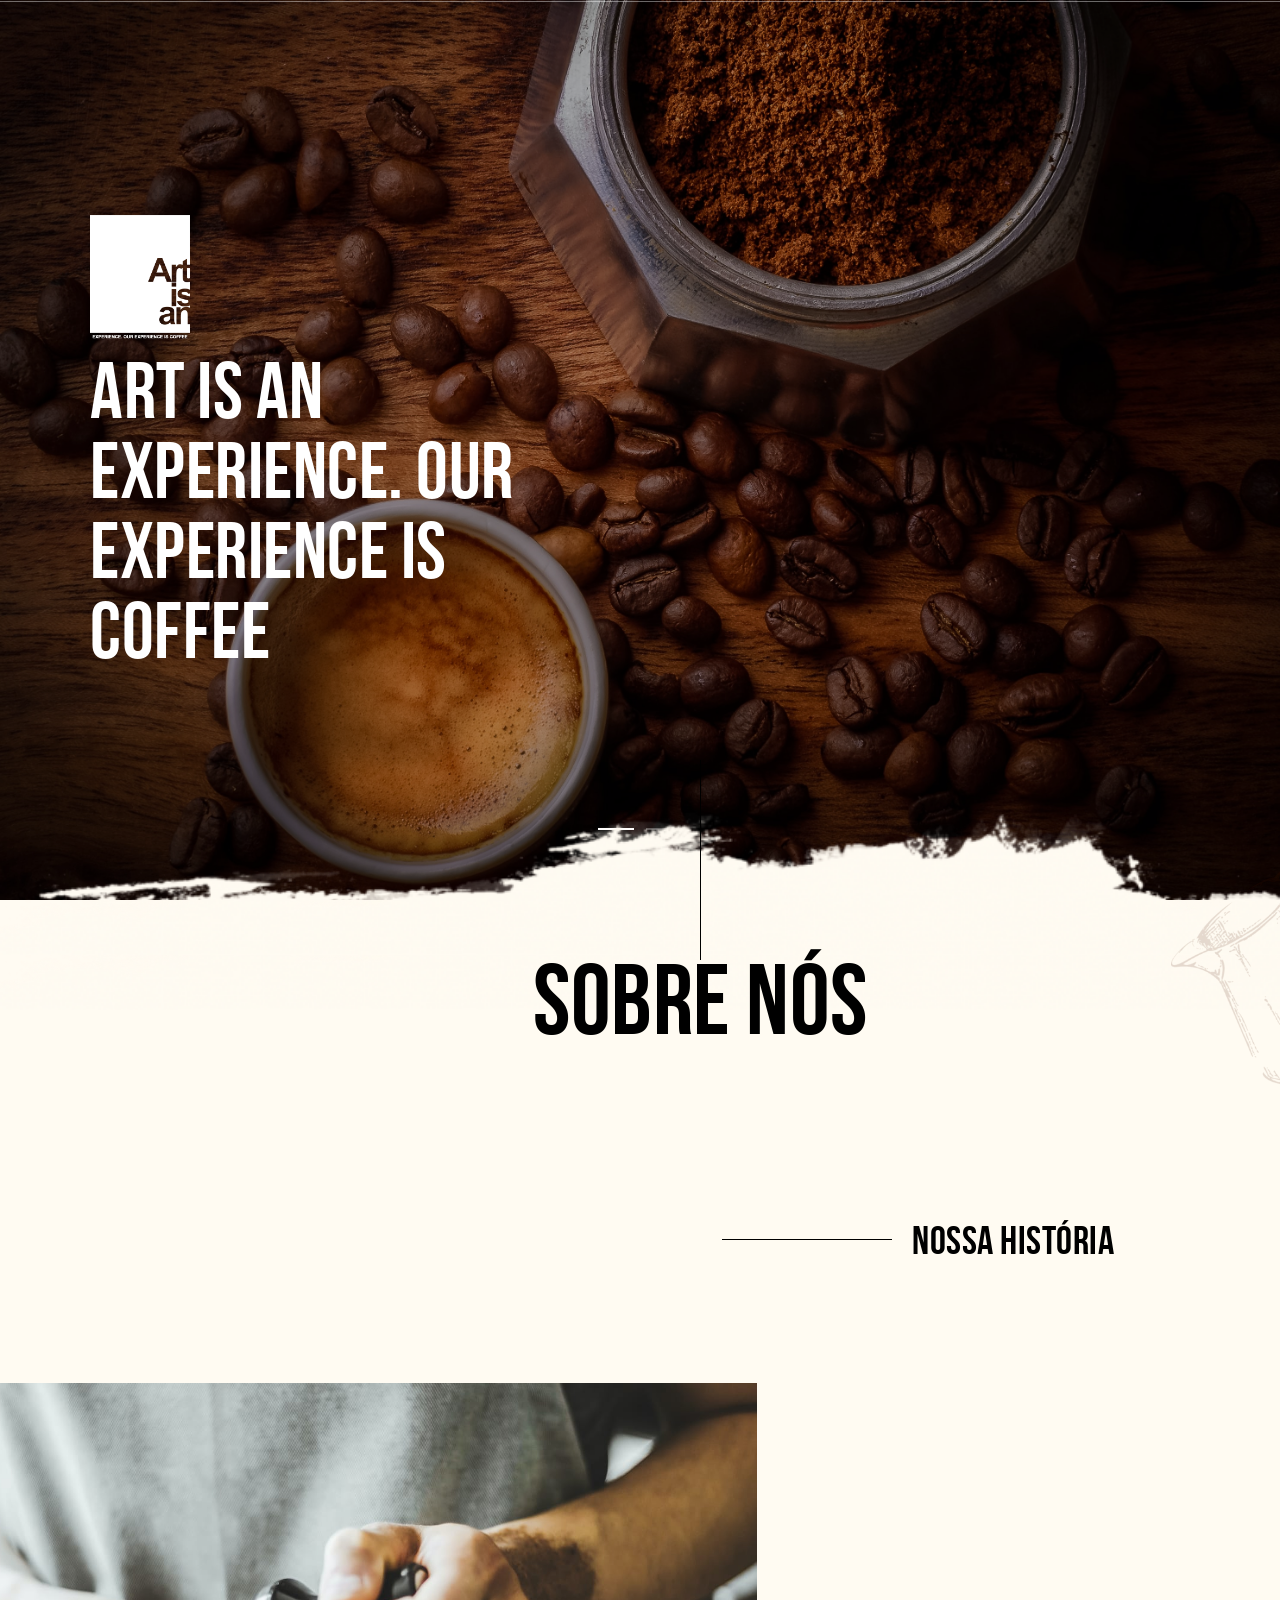
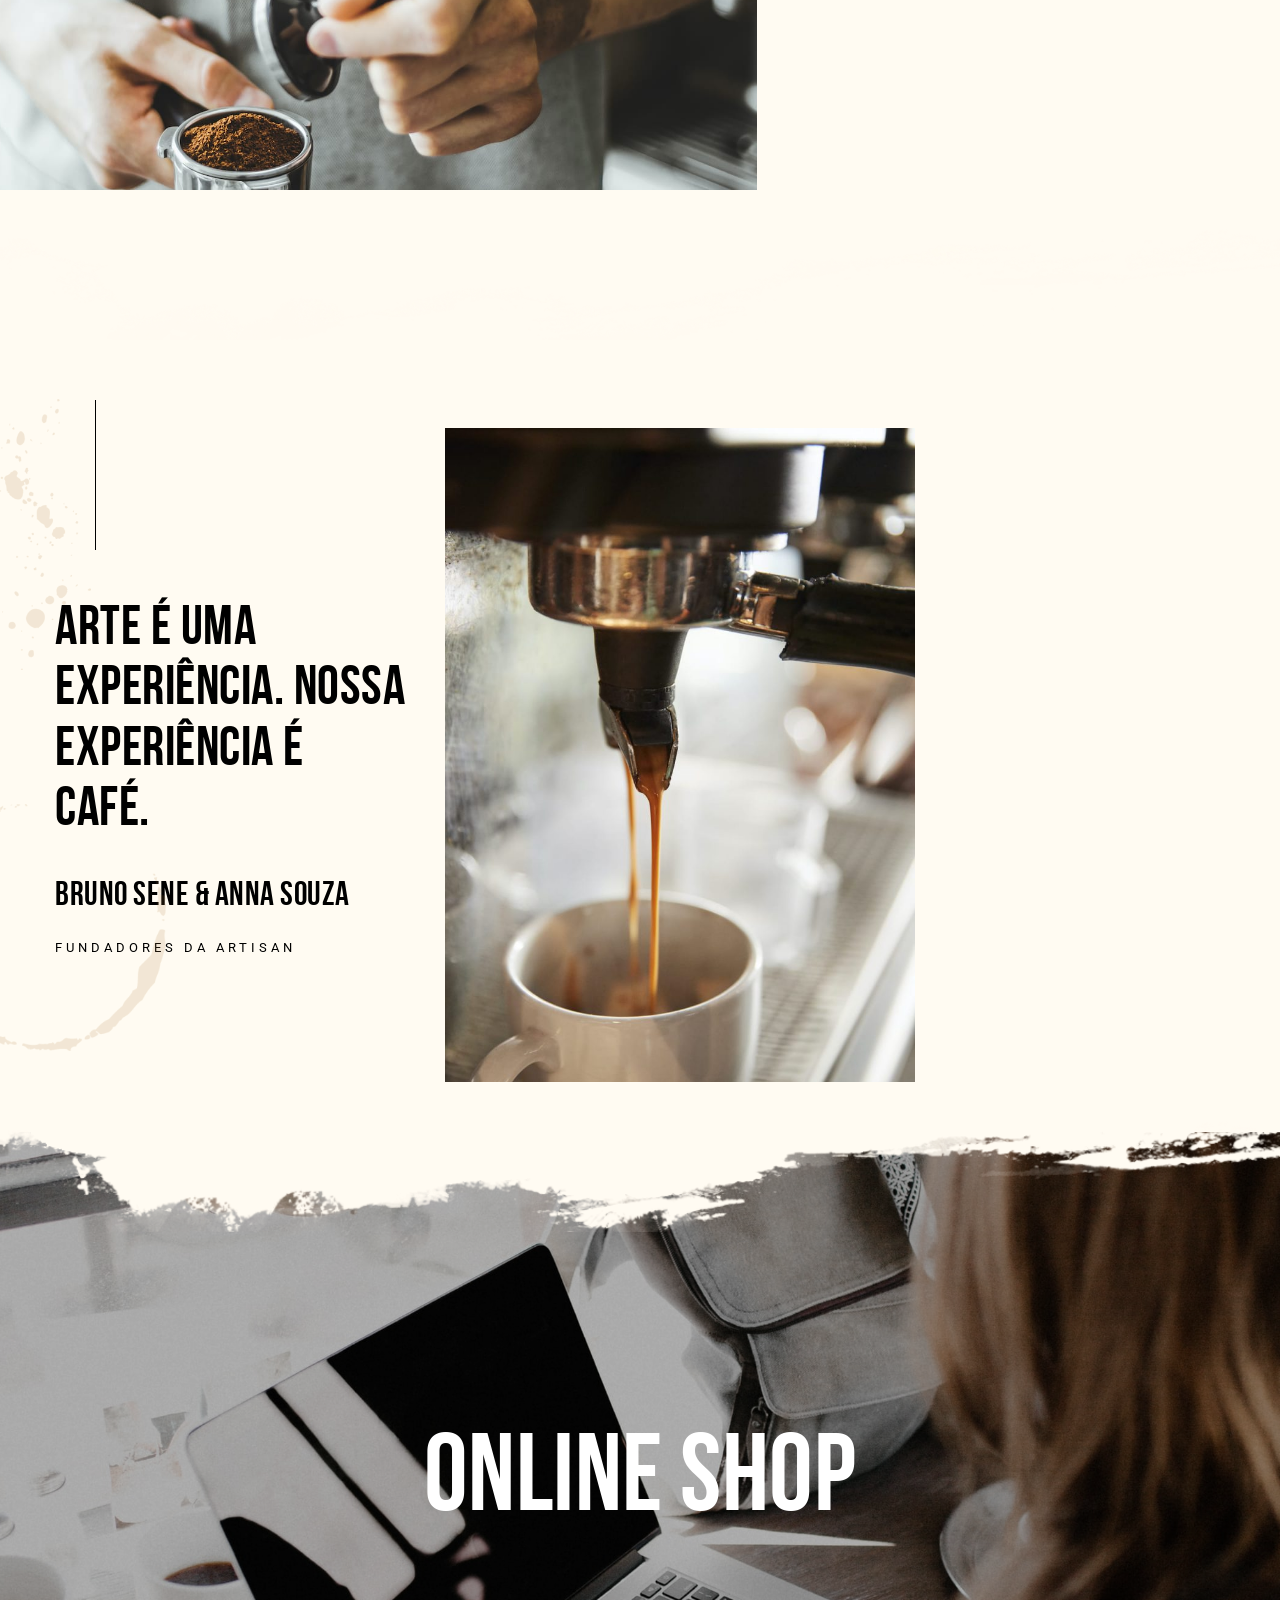
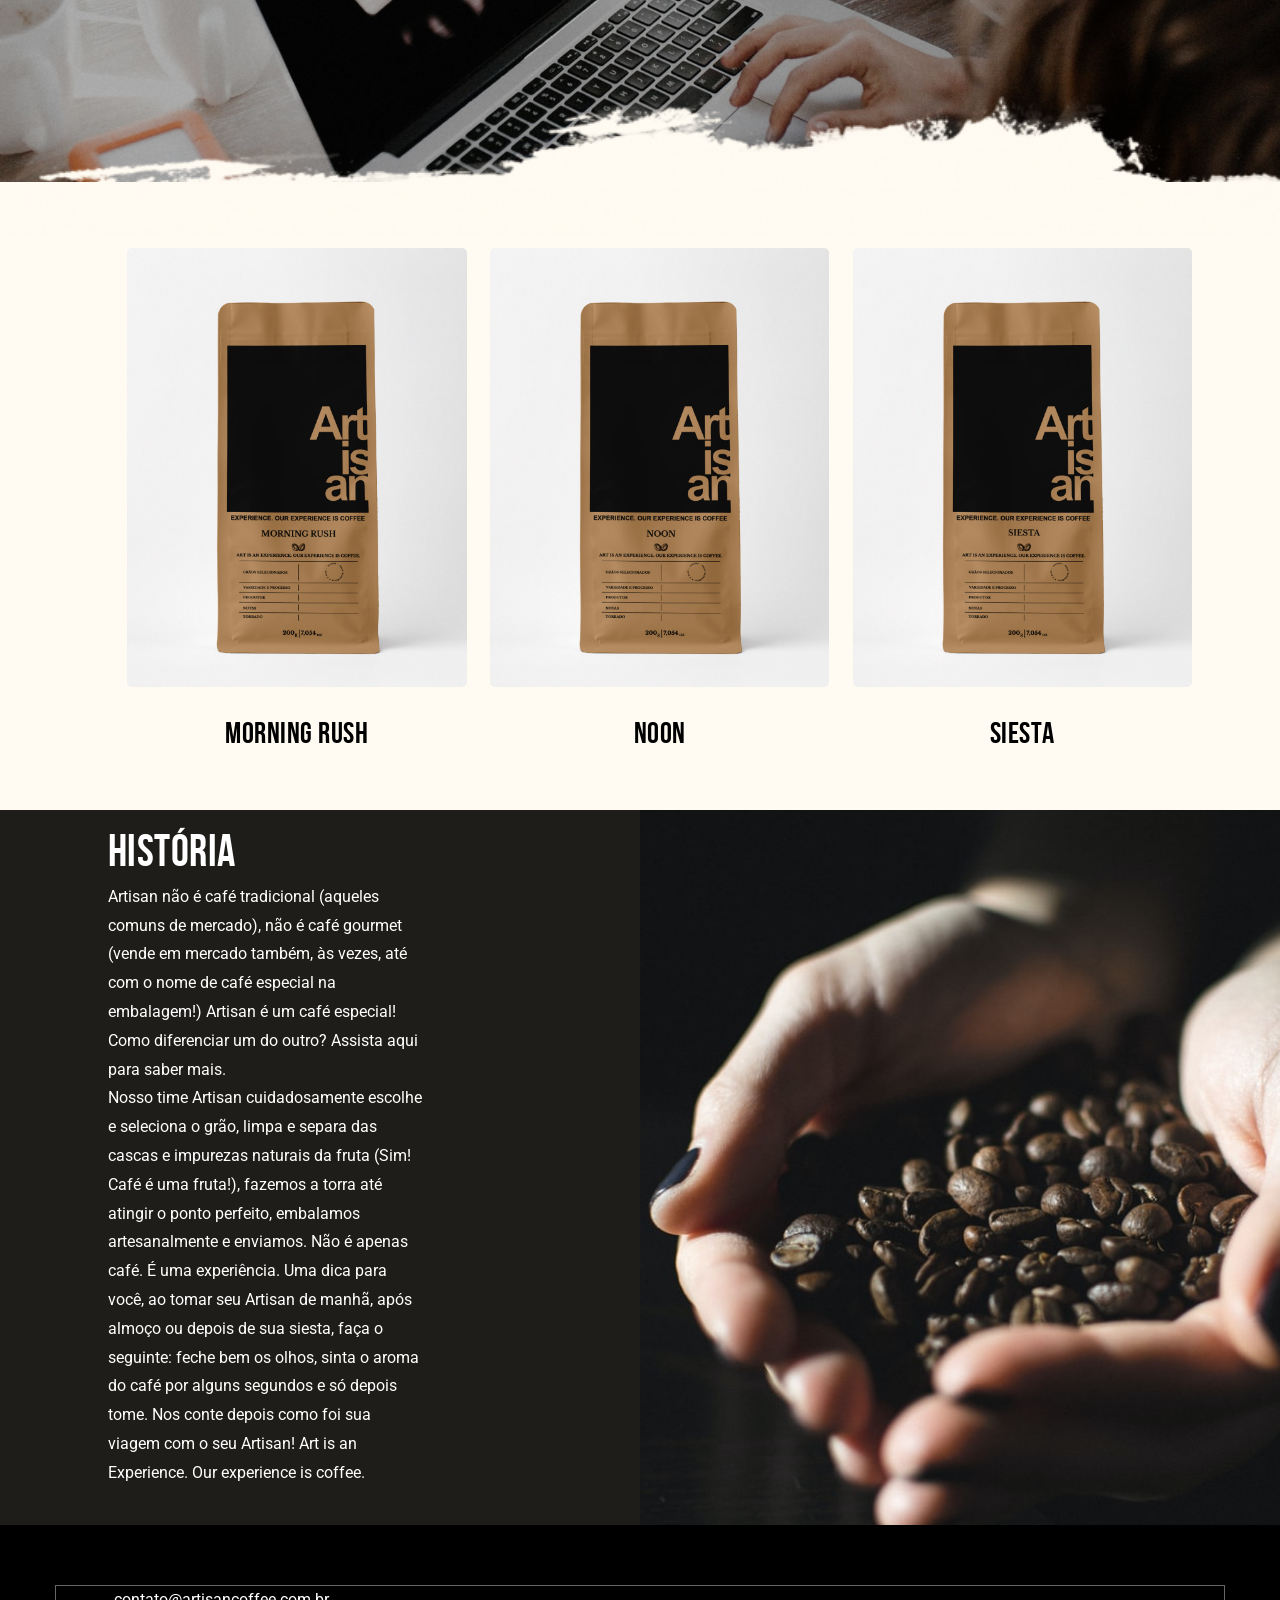
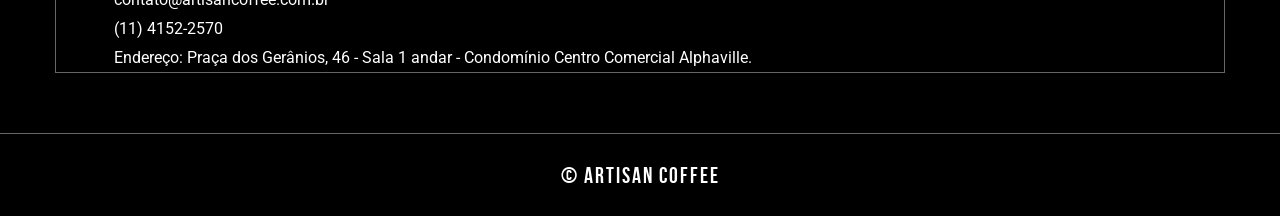
==== commit a56d27cd: "add analitycs" ====
--- a/index.html
+++ b/index.html
@@ -23,6 +23,18 @@
 
 
     <META NAME="geo.placename" CONTENT="ARTISAN | Cafés especiais">
+
+
+        <!-- GOOGLE -->
+        <!-- Global site tag (gtag.js) - Google Analytics -->
+        <script async src="https://www.googletagmanager.com/gtag/js?id=G-TFK5BZ47MK"></script>
+        <script>
+        window.dataLayer = window.dataLayer || [];
+        function gtag(){dataLayer.push(arguments);}
+        gtag('js', new Date());
+
+        gtag('config', 'G-TFK5BZ47MK');
+        </script>
 
 
     <link rel="stylesheet" href="css/reset.css" type="text/css" media="all" />
